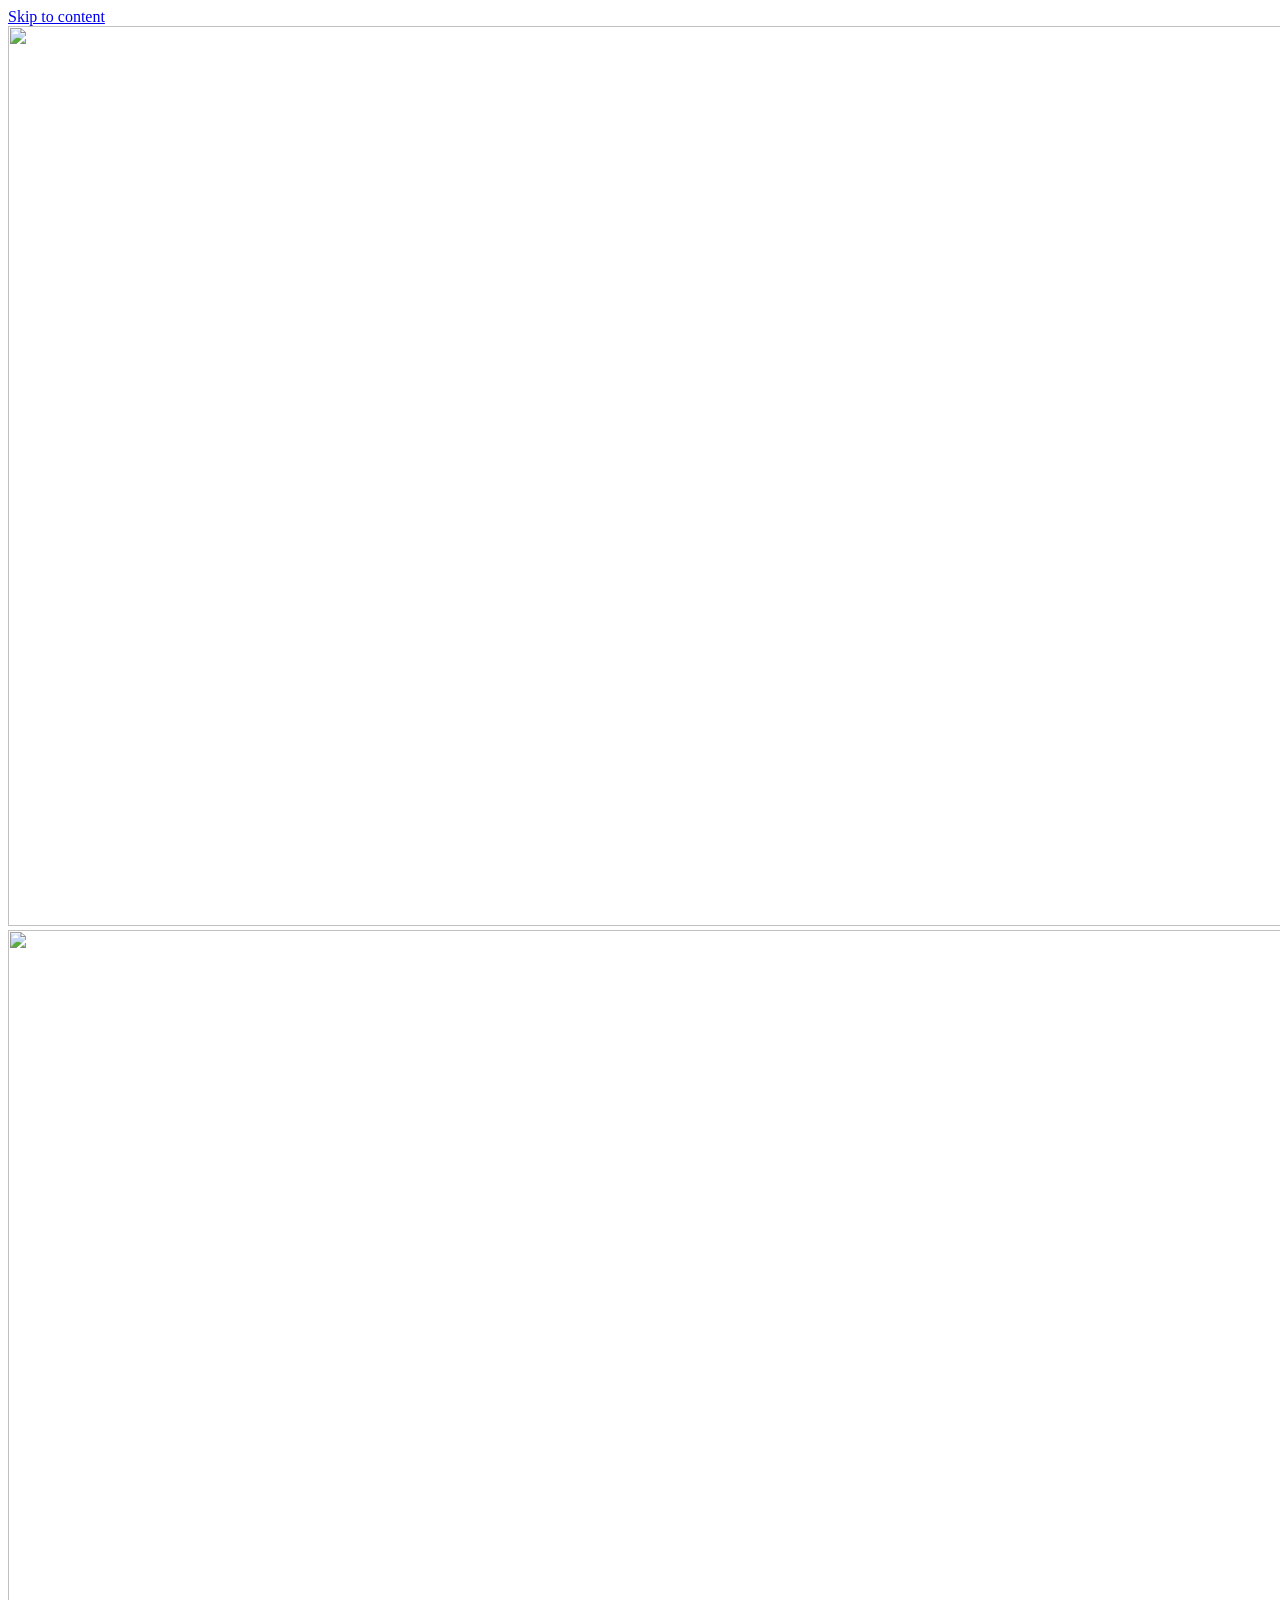
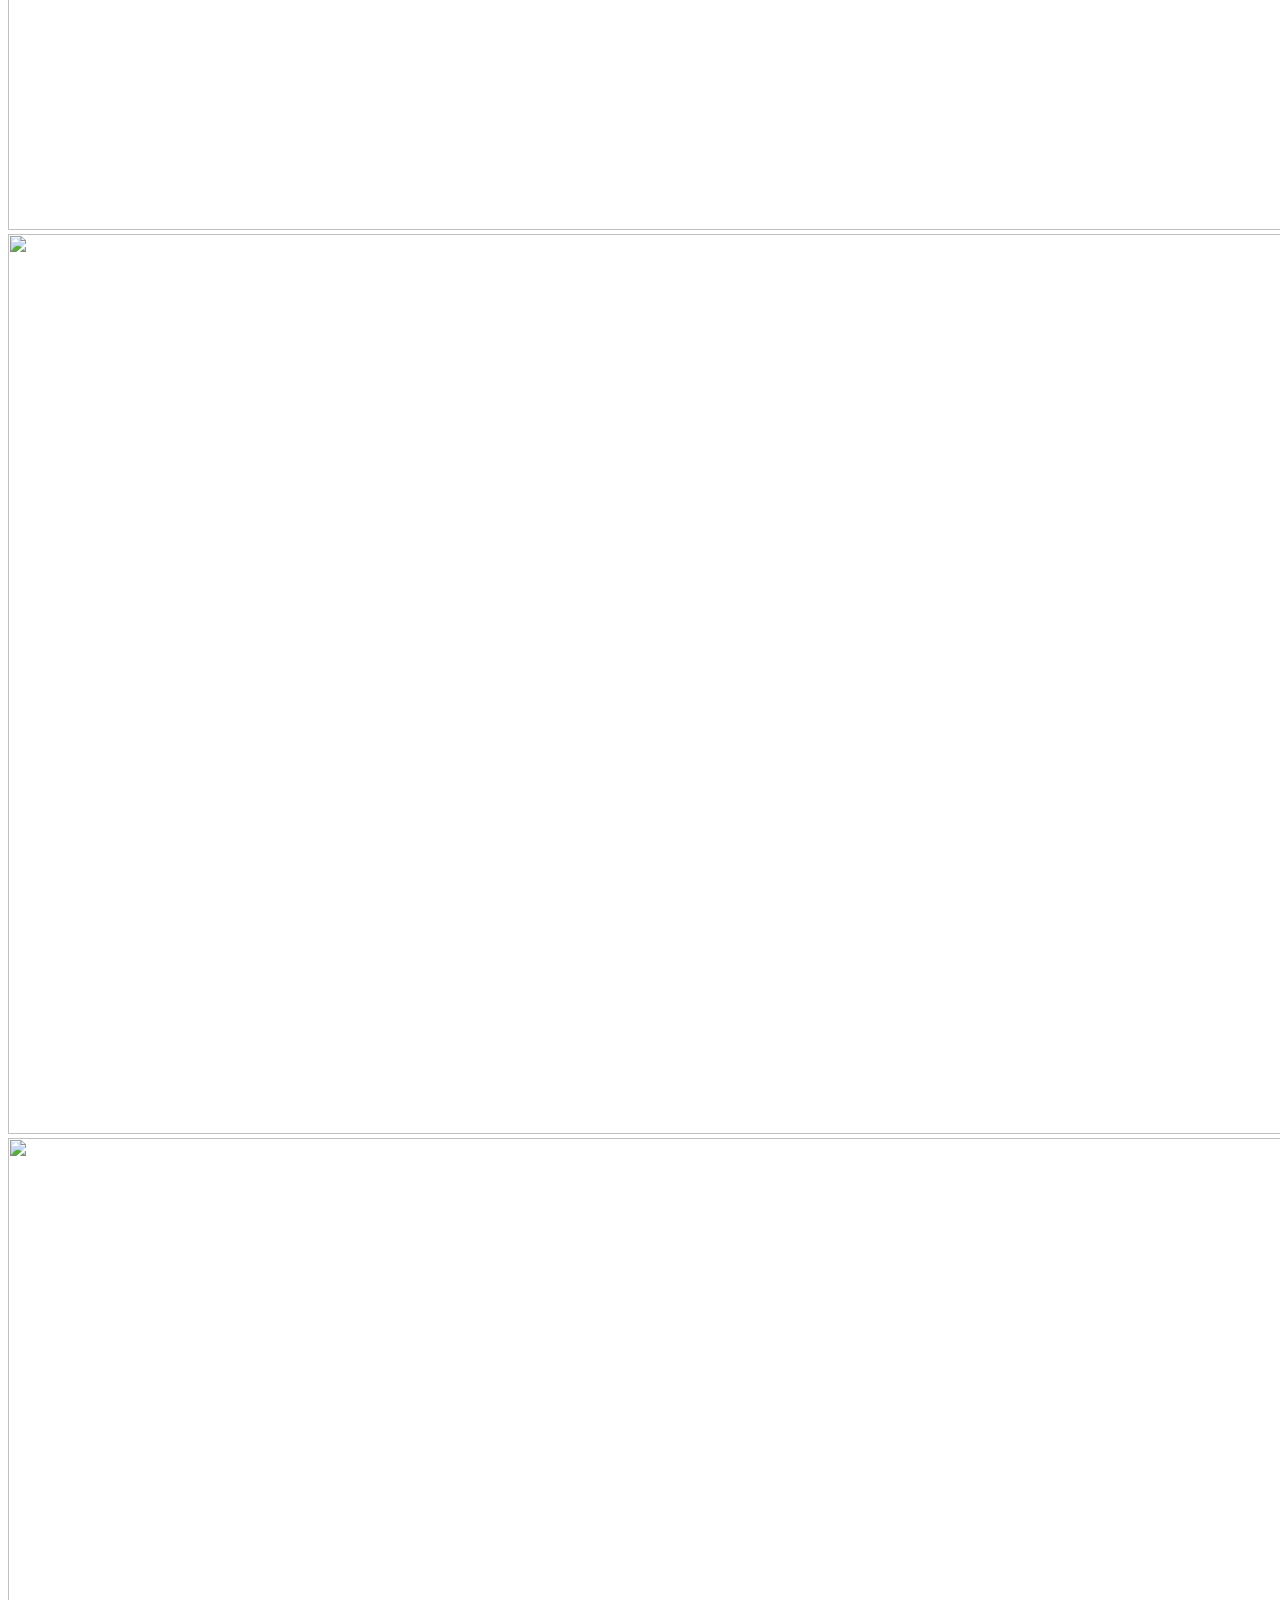
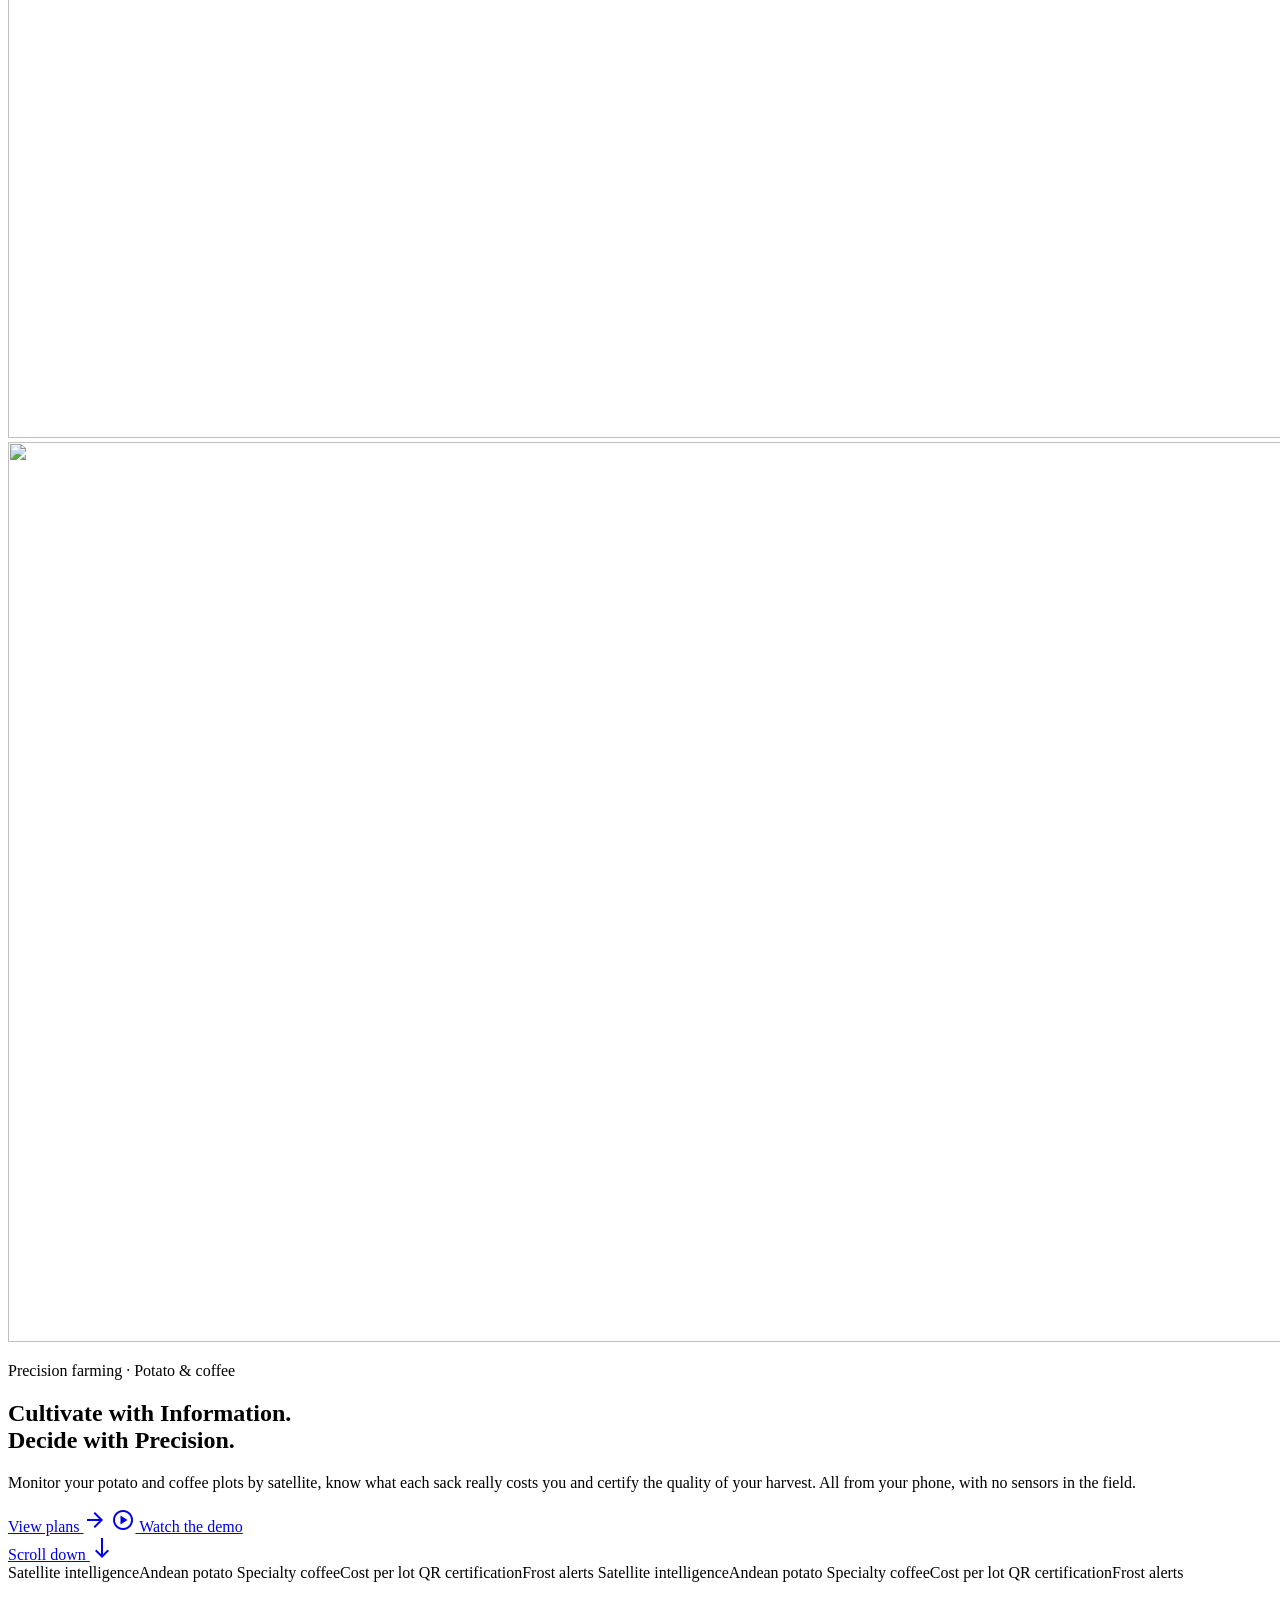
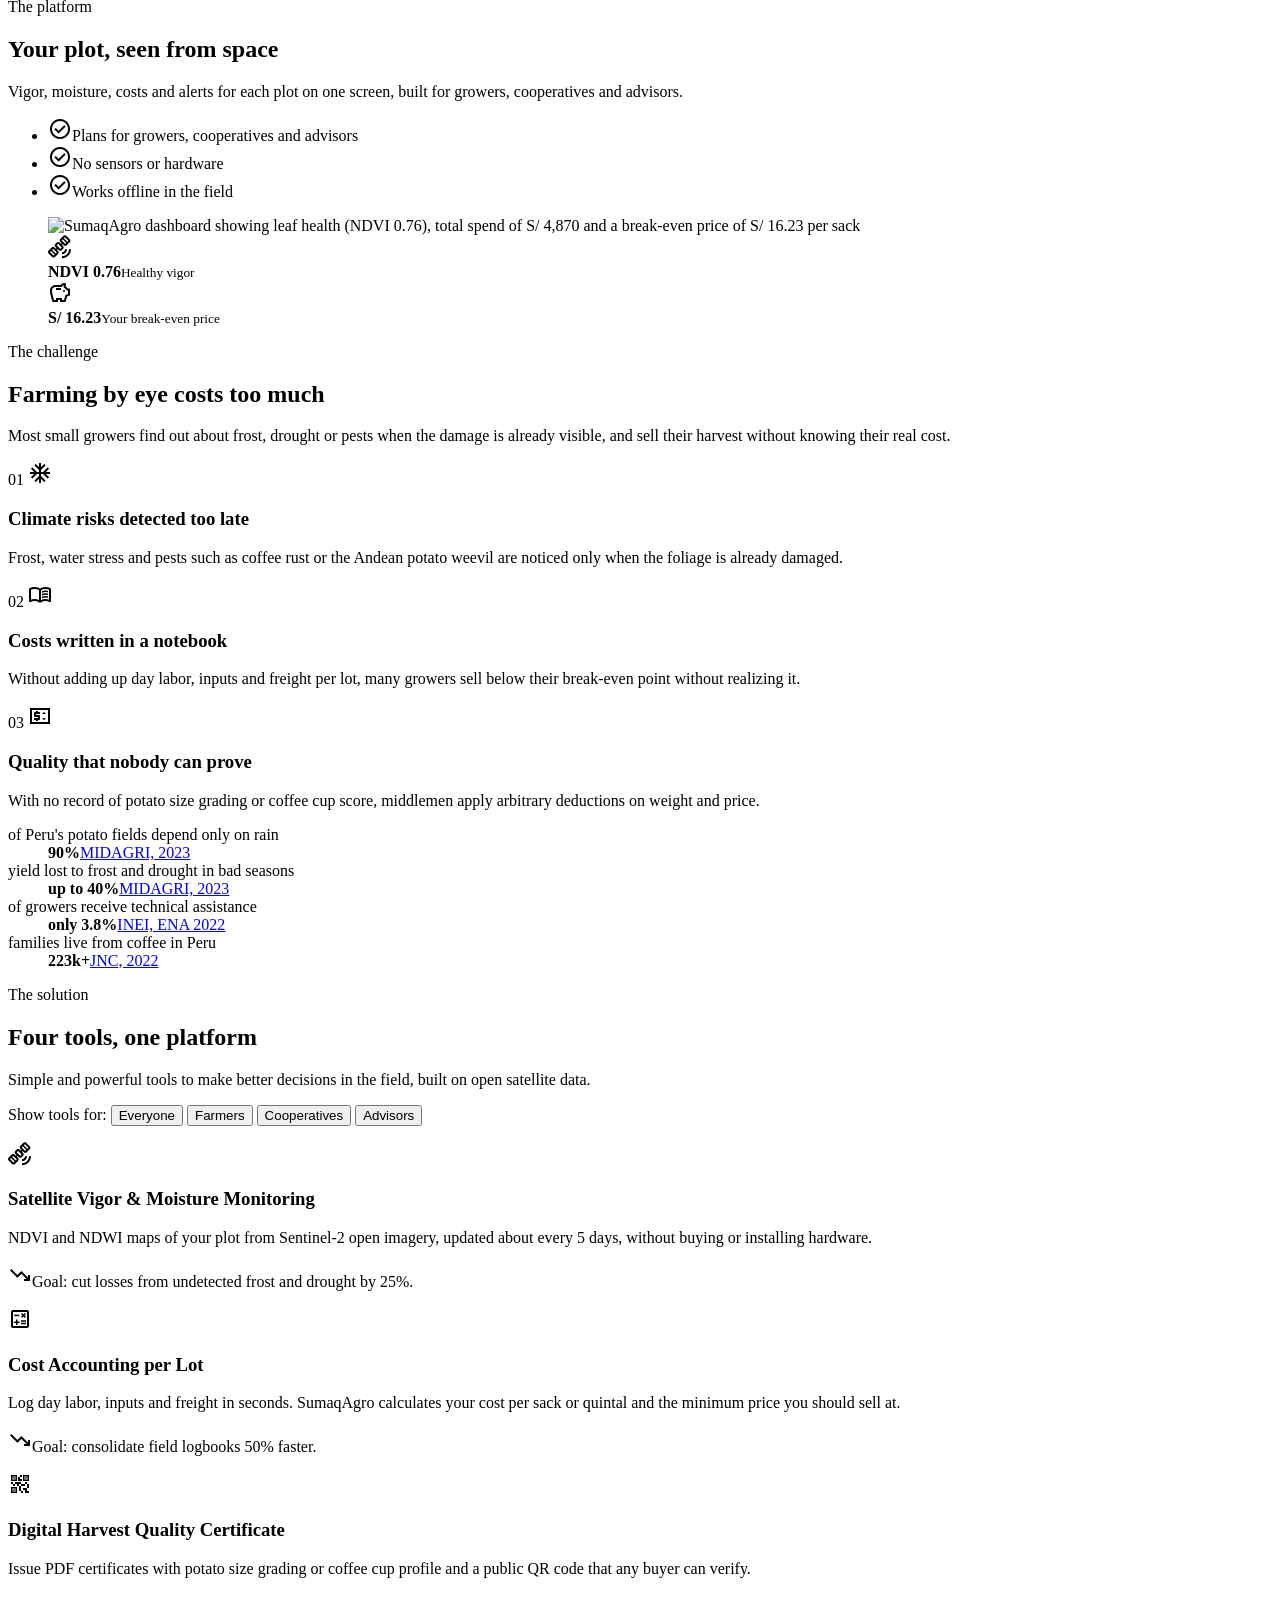
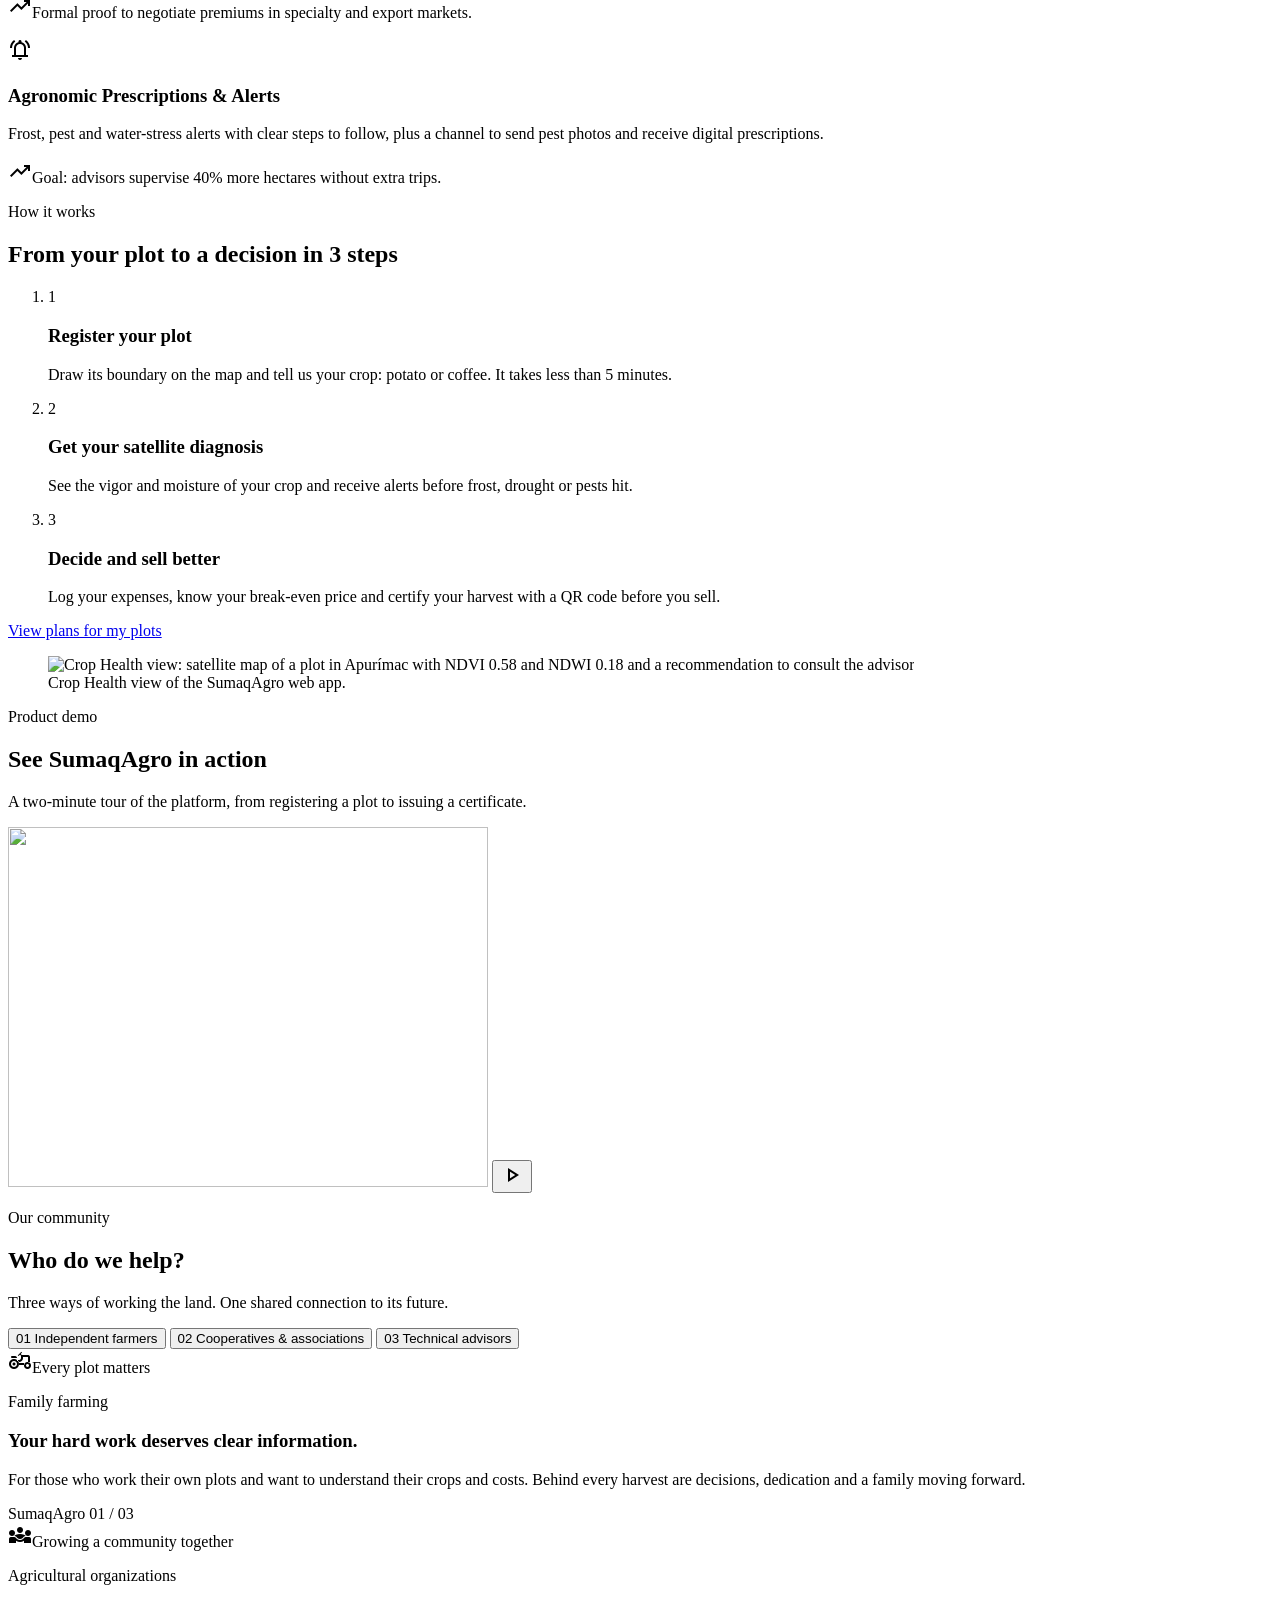
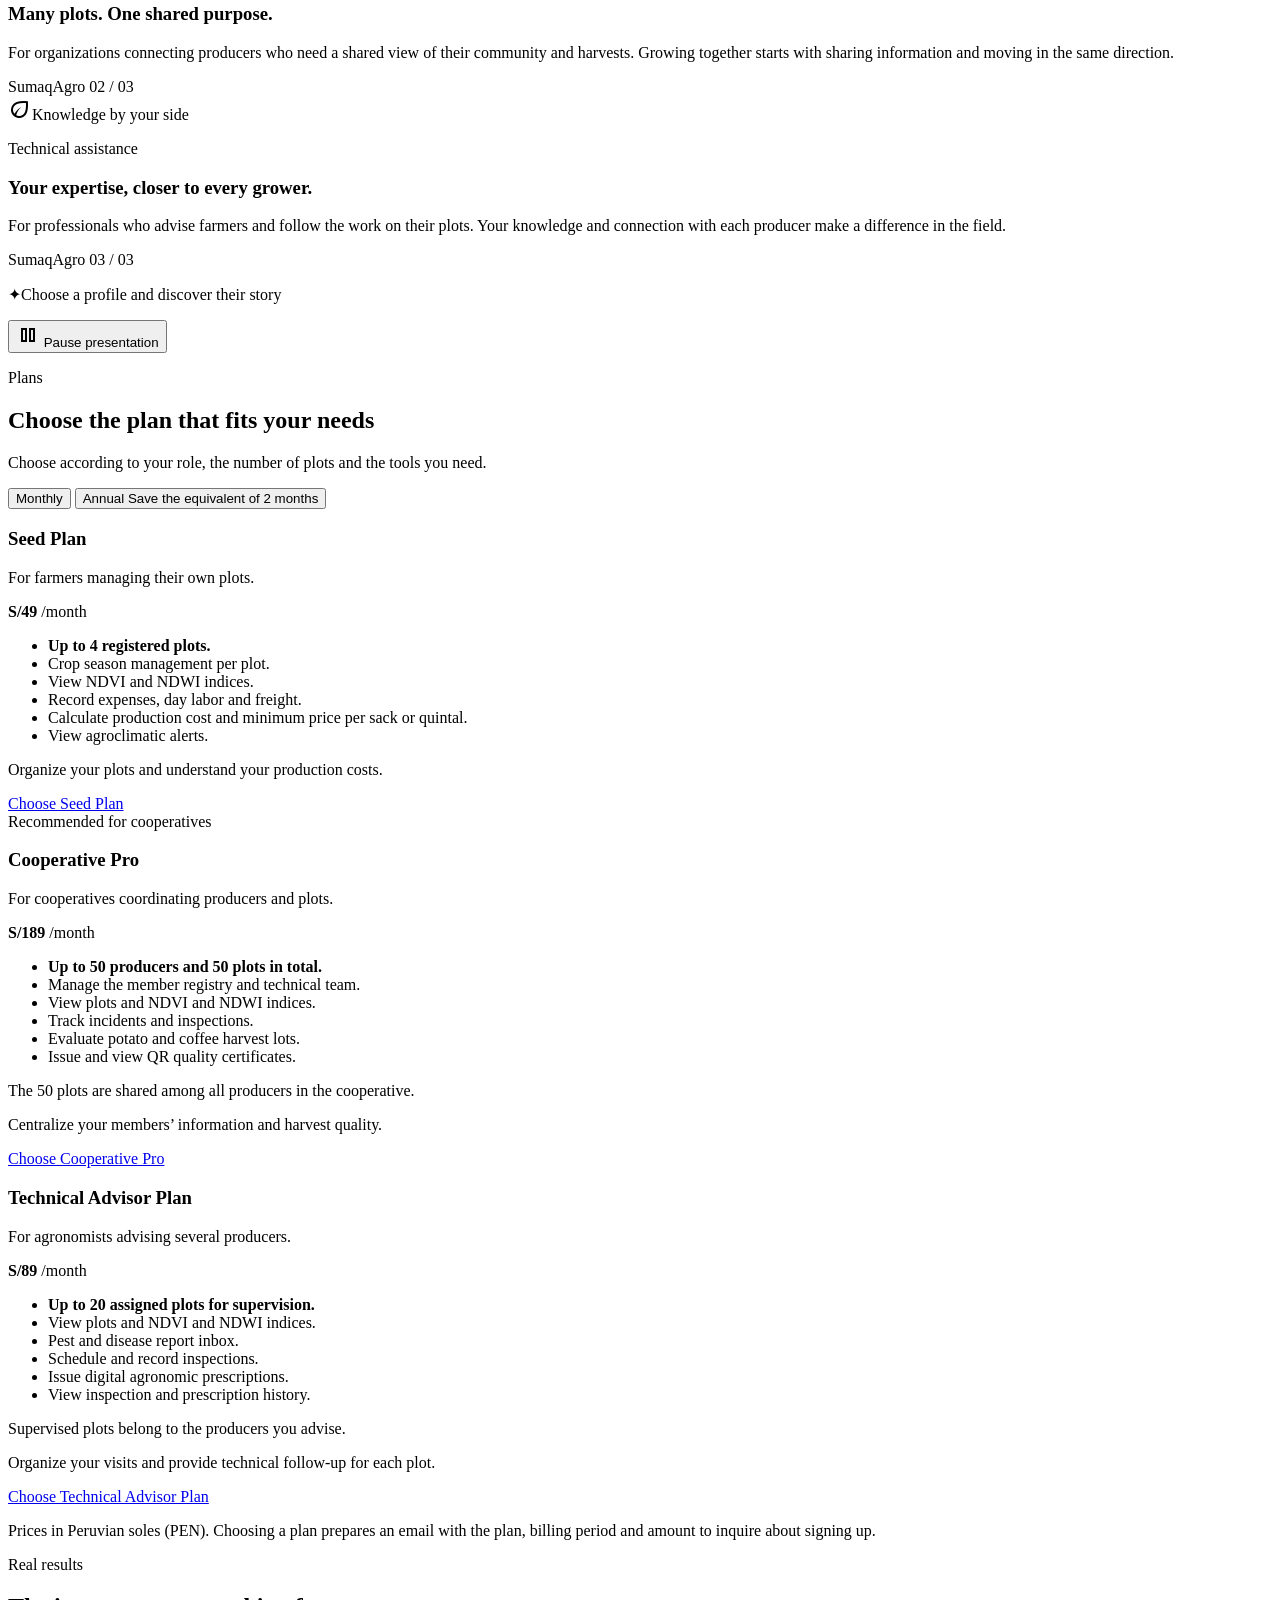
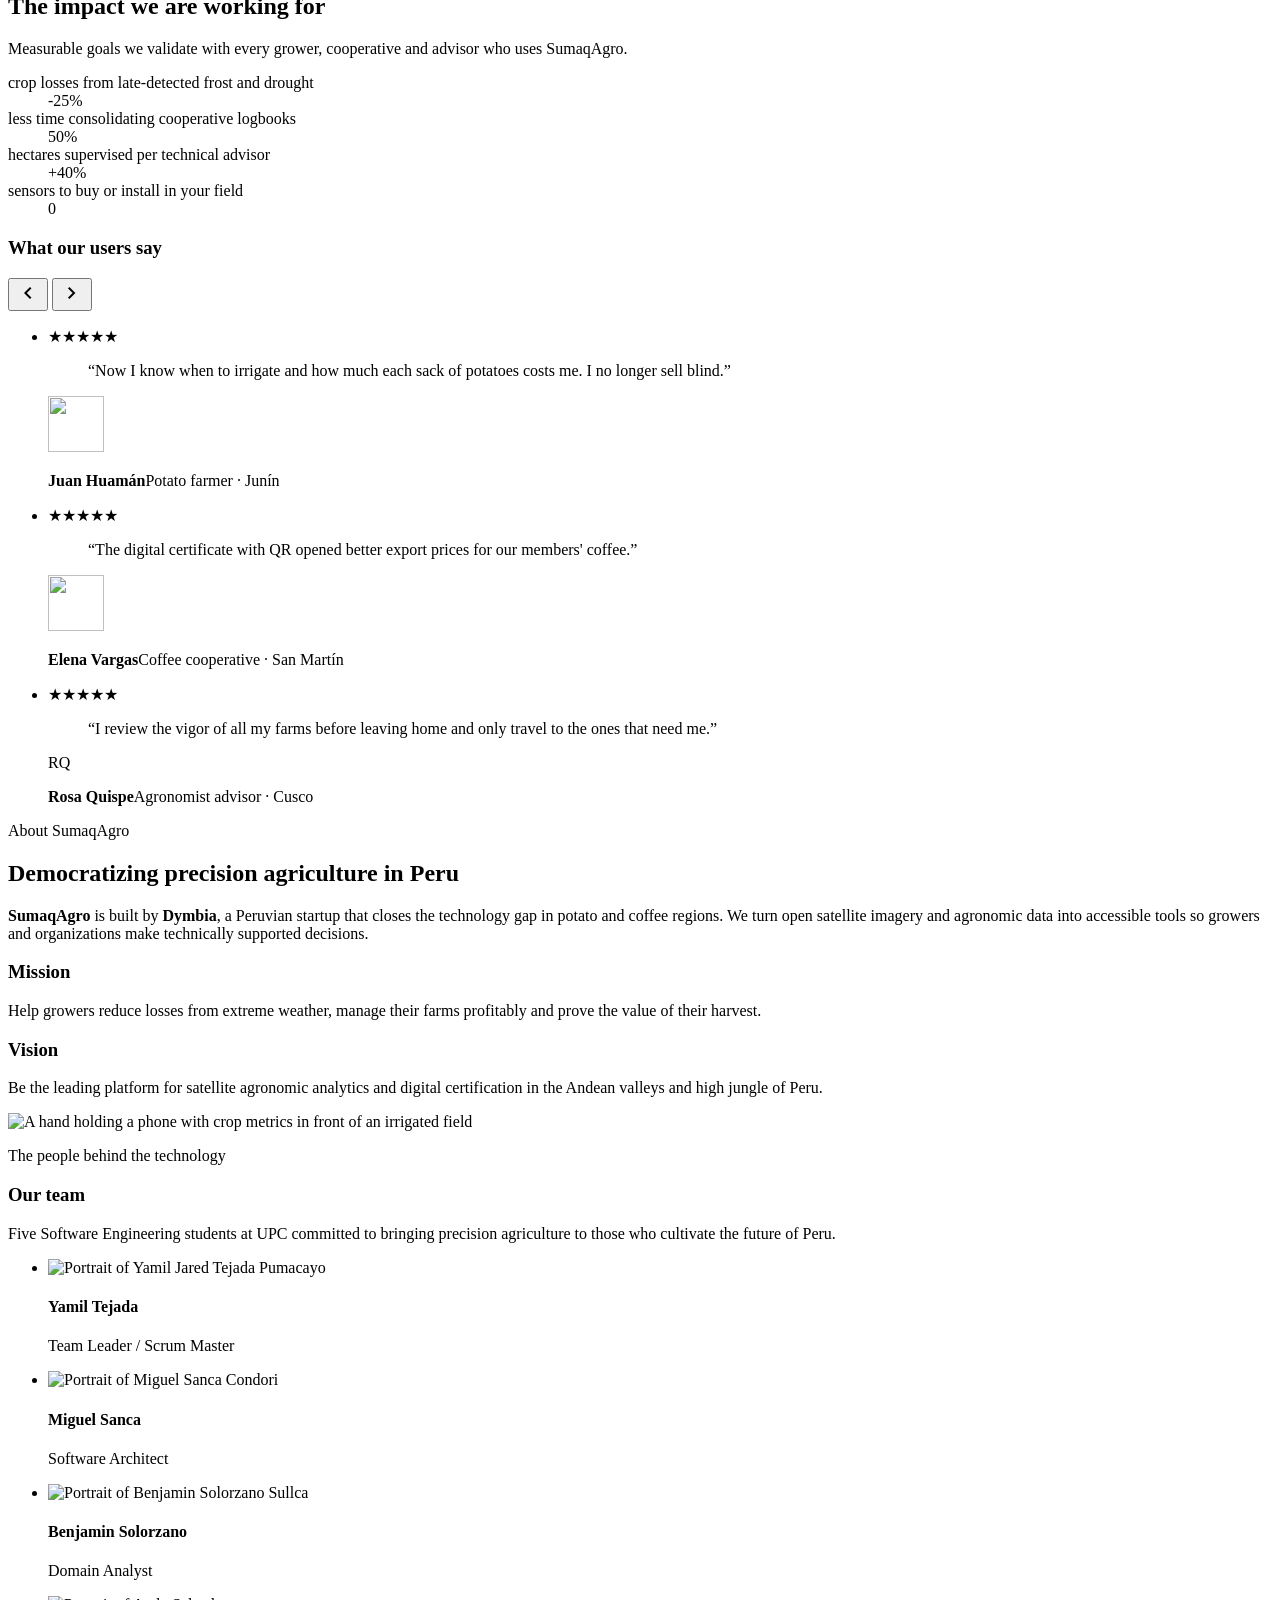
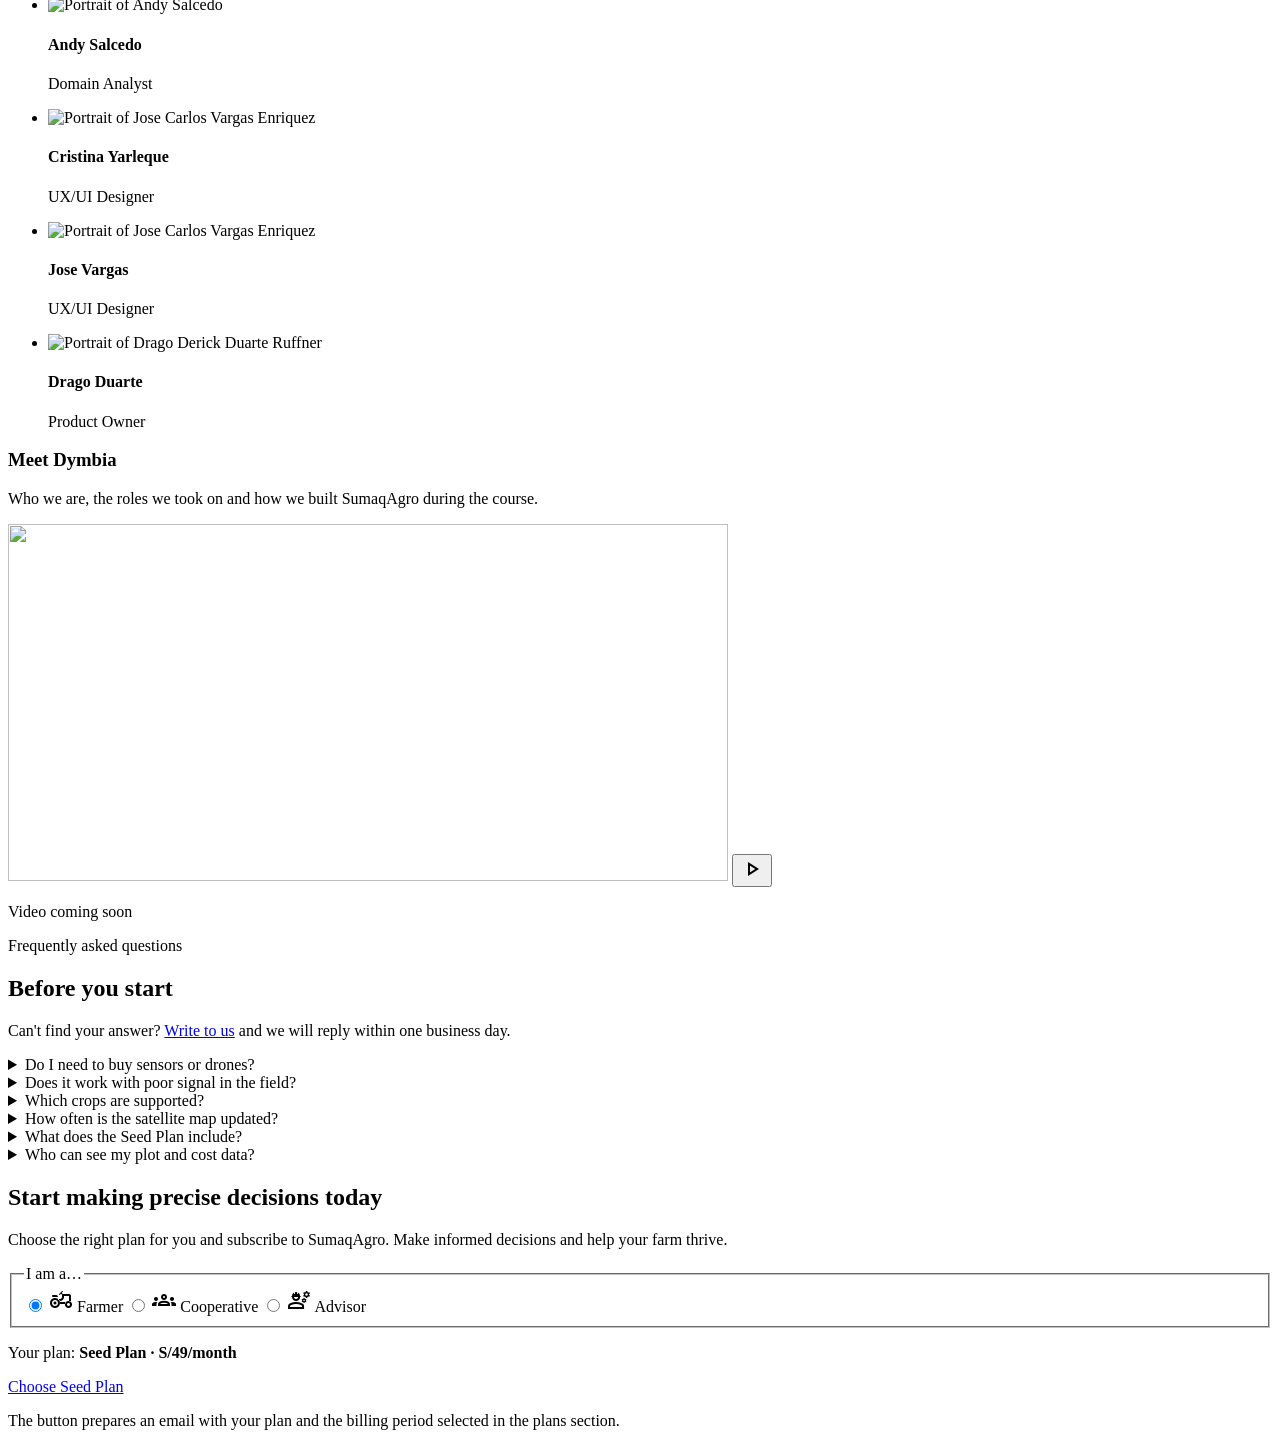
==== public/index.html @ c23c4289 "fix(index): remove outdated eyebrow text from team video section" ====
<!DOCTYPE html>
<html lang="en">

<head>
    <meta charset="UTF-8">
    <meta name="viewport" content="width=device-width, initial-scale=1.0">

    <title>SumaqAgro – Satellite Monitoring and Precision Agriculture Management</title>
    <meta name="description" content="Agrotechnology platform for Peruvian agriculture. Optimize crop performance with NDVI maps, plot cost management, QR traceability, and phytosanitary risk alerts.">
    <meta name="keywords" content="SumaqAgro, agricultural satellite monitoring, NDVI index, precision agriculture Peru, agricultural cooperative management, agricultural cost control, QR harvest certification, phytosanitary alerts">
    <meta name="author" content="Open Source Team – Open Source Software">
    <meta name="theme-color" content="#004D40">
    <link rel="canonical" href="https://sumaqagro-landing-page.pages.dev/">

    <meta property="og:type" content="website">
    <meta property="og:site_name" content="SumaqAgro">
    <meta property="og:url" content="https://sumaqagro-landing-page.pages.dev/">
    <meta property="og:title" content="SumaqAgro – Satellite Monitoring and Precision Agriculture Management">
    <meta property="og:description" content="Monitor your potato and coffee plots by satellite, know your real cost per sack and certify your harvest. No sensors required. Explore our plans.">
    <meta property="og:image" content="https://sumaqagro-landing-page.pages.dev/public/assets/images/app-dashboard.webp">
    <meta property="og:locale" content="en_US">
    <meta property="og:locale:alternate" content="es_PE">
    <meta name="twitter:card" content="summary_large_image">

    <script>document.documentElement.classList.add('js');</script>
    <link rel="icon" href="assets/images/brand-logo.png" type="image/png">
    <link rel="preconnect" href="https://fonts.googleapis.com">
    <link rel="preconnect" href="https://fonts.gstatic.com" crossorigin>
    <link rel="stylesheet" href="https://fonts.googleapis.com/css2?family=Poppins:wght@500;600;700&display=swap">
    <link rel="stylesheet" href="https://fonts.googleapis.com/css2?family=Material+Symbols+Outlined:opsz,wght,FILL,GRAD@20..48,300..600,0..1,0&display=block">
    <link rel="stylesheet" href="assets/styles/styles.css">

    <script type="application/ld+json">
    {
        "@context": "https://schema.org",
        "@type": "SoftwareApplication",
        "name": "SumaqAgro",
        "applicationCategory": "BusinessApplication",
        "operatingSystem": "Web",
        "description": "Precision agriculture SaaS for potato and coffee growers in Peru: satellite NDVI/NDWI monitoring, lot cost accounting, QR harvest certification and agronomic alerts.",
        "url": "https://sumaqagro-landing-page.pages.dev/",
        "publisher": { "@type": "Organization", "name": "Dymbia" },
        "offers": [
            { "@type": "Offer", "name": "Seed Plan", "price": "49", "priceCurrency": "PEN" },
            { "@type": "Offer", "name": "Technical Advisor Plan", "price": "89", "priceCurrency": "PEN" },
            { "@type": "Offer", "name": "Cooperative Pro", "price": "189", "priceCurrency": "PEN" }
        ]
    }
    </script>
</head>

<body>

    <a class="skip-link" href="#main-content" data-i18n="skip_link">Skip to content</a>

    <!-- Header-->
   <div id="header-placeholder"></div>

    <main id="main-content">

        <!-- 1. Hero: immersive Andean landscape with parallax layers -->
        <section class="hero" id="hero" aria-labelledby="hero-title">
            <div class="hero__scene" aria-hidden="true">
                <!-- Sky: stars, sunrise, satellite scanning the fields -->
                <img class="hero__layer" data-depth="0.55" src="assets/images/svg/hero-sky.svg" alt="" width="1440" height="900">

                <!-- Far snow-capped Andes -->
                <img class="hero__layer" data-depth="0.35" src="assets/images/svg/hero-andes.svg" alt="" width="1440" height="900">

                <div class="hero__mist" data-depth="0.25"></div>

                <!-- Mid mountains -->
                <img class="hero__layer" data-depth="0.18" src="assets/images/svg/hero-mountains.svg" alt="" width="1440" height="900">

                <!-- Andean terraces with coffee shrubs -->
                <img class="hero__layer" data-depth="0.08" src="assets/images/svg/hero-terraces.svg" alt="" width="1440" height="900">

                <!-- Foreground field with crop rows and a farmer checking the app -->
                <img class="hero__layer" data-depth="0" src="assets/images/svg/hero-foreground.svg" alt="" width="1440" height="900">
            </div>
            <div class="hero__shade" aria-hidden="true"></div>

            <div class="container hero__content" data-depth="0.3">
                <p class="hero__eyebrow" data-i18n="hero_eyebrow">Precision farming · Potato &amp; coffee</p>
                <h1 id="hero-title" class="hero__title" data-i18n="hero_title">
                    Cultivate with Information.<br><span>Decide with Precision.</span>
                </h1>
                <p class="hero__lead" data-i18n="hero_desc">
                    Monitor your potato and coffee plots by satellite, know what each sack really costs you and
                    certify the quality of your harvest. All from your phone, with no sensors in the field.
                </p>
                <div class="hero__actions">
                    <a class="button button--accent button--large" href="#plans" data-i18n="hero_cta">View plans <span class="material-symbols-outlined" aria-hidden="true">arrow_forward</span></a>
                    <a class="button button--glass button--large" href="#demo" data-i18n="hero_how">
                        <span class="material-symbols-outlined" aria-hidden="true">play_circle</span> Watch the demo
                    </a>
                </div>
            </div>

            <a class="hero__scroll container" href="#platform">
                <span data-i18n="hero_scroll">Scroll down</span>
                <span class="material-symbols-outlined" aria-hidden="true">south</span>
            </a>
        </section>

        <!-- 1b. Platform showcase: continues the hero's dark field -->
        <section class="showcase" id="platform" aria-labelledby="showcase-title">
            <div class="marquee" aria-hidden="true">
                <div class="marquee__track">
                    <span data-i18n="marquee1">Satellite intelligence</span><span data-i18n="marquee2">Andean potato</span>
                    <span data-i18n="marquee3">Specialty coffee</span><span data-i18n="marquee4">Cost per lot</span>
                    <span data-i18n="marquee5">QR certification</span><span data-i18n="marquee6">Frost alerts</span>
                    <span data-i18n="marquee1">Satellite intelligence</span><span data-i18n="marquee2">Andean potato</span>
                    <span data-i18n="marquee3">Specialty coffee</span><span data-i18n="marquee4">Cost per lot</span>
                    <span data-i18n="marquee5">QR certification</span><span data-i18n="marquee6">Frost alerts</span>
                </div>
            </div>
            <div class="container showcase__grid">
                <div class="showcase__copy">
                    <p class="eyebrow eyebrow--light" data-i18n="showcase_eyebrow">The platform</p>
                    <h2 class="section-title" id="showcase-title" data-i18n="showcase_title">Your plot, seen from space</h2>
                    <p data-i18n="showcase_desc">Vigor, moisture, costs and alerts for each plot on one screen, built for growers, cooperatives and advisors.</p>
                    <ul class="hero__trust">
                        <li><span class="material-symbols-outlined" aria-hidden="true">check_circle</span><span data-i18n="hero_trust1">Plans for growers, cooperatives and advisors</span></li>
                        <li><span class="material-symbols-outlined" aria-hidden="true">check_circle</span><span data-i18n="hero_trust2">No sensors or hardware</span></li>
                        <li><span class="material-symbols-outlined" aria-hidden="true">check_circle</span><span data-i18n="hero_trust3">Works offline in the field</span></li>
                    </ul>
                </div>
                <figure class="showcase__visual reveal">
                    <div class="browser-frame">
                        <div class="browser-frame__bar" aria-hidden="true"><span></span><span></span><span></span></div>
                        <img src="assets/images/app-dashboard.webp" width="1400" height="614" loading="lazy"
                             alt="SumaqAgro dashboard showing leaf health (NDVI 0.76), total spend of S/ 4,870 and a break-even price of S/ 16.23 per sack"
                             data-i18n-attr="alt:hero_img_alt">
                    </div>
                    <div class="hero__badge hero__badge--top" aria-hidden="true">
                        <span class="material-symbols-outlined">satellite_alt</span>
                        <div><strong>NDVI 0.76</strong><small data-i18n="hero_badge1">Healthy vigor</small></div>
                    </div>
                    <div class="hero__badge hero__badge--bottom" aria-hidden="true">
                        <span class="material-symbols-outlined">savings</span>
                        <div><strong>S/ 16.23</strong><small data-i18n="hero_badge2">Your break-even price</small></div>
                    </div>
                </figure>
            </div>
        </section>

        <!-- 2. Problem -->
        <section class="section problem" id="problem" aria-labelledby="problem-title">
            <div class="container">
                <header class="section-heading">
                    <p class="eyebrow" data-i18n="problem_eyebrow">The challenge</p>
                    <h2 class="section-title" id="problem-title" data-i18n="problem_title">Farming by eye costs too much</h2>
                    <p class="section-lead" data-i18n="problem_desc">
                        Most small growers find out about frost, drought or pests when the damage is already visible,
                        and sell their harvest without knowing their real cost.
                    </p>
                </header>

                <div class="problem__grid">
                    <article class="problem-card reveal">
                        <span class="problem-card__number" aria-hidden="true">01</span>
                        <span class="icon-badge icon-badge--warning"><span class="material-symbols-outlined" aria-hidden="true">ac_unit</span></span>
                        <h3 data-i18n="problem1_title">Climate risks detected too late</h3>
                        <p data-i18n="problem1_desc">Frost, water stress and pests such as coffee rust or the Andean potato weevil are noticed only when the foliage is already damaged.</p>
                    </article>
                    <article class="problem-card reveal">
                        <span class="problem-card__number" aria-hidden="true">02</span>
                        <span class="icon-badge icon-badge--warning"><span class="material-symbols-outlined" aria-hidden="true">menu_book</span></span>
                        <h3 data-i18n="problem2_title">Costs written in a notebook</h3>
                        <p data-i18n="problem2_desc">Without adding up day labor, inputs and freight per lot, many growers sell below their break-even point without realizing it.</p>
                    </article>
                    <article class="problem-card reveal">
                        <span class="problem-card__number" aria-hidden="true">03</span>
                        <span class="icon-badge icon-badge--warning"><span class="material-symbols-outlined" aria-hidden="true">price_change</span></span>
                        <h3 data-i18n="problem3_title">Quality that nobody can prove</h3>
                        <p data-i18n="problem3_desc">With no record of potato size grading or coffee cup score, middlemen apply arbitrary deductions on weight and price.</p>
                    </article>
                </div>

                <dl class="stats-band reveal">
                    <div class="stats-band__item">
                        <dt data-i18n="stat1_label">of Peru's potato fields depend only on rain</dt>
                        <dd><strong>90%</strong><a href="https://www.gob.pe/midagri" target="_blank" rel="noopener">MIDAGRI, 2023</a></dd>
                    </div>
                    <div class="stats-band__item">
                        <dt data-i18n="stat2_label">yield lost to frost and drought in bad seasons</dt>
                        <dd><strong data-i18n="stat2_value">up to 40%</strong><a href="https://www.gob.pe/midagri" target="_blank" rel="noopener">MIDAGRI, 2023</a></dd>
                    </div>
                    <div class="stats-band__item">
                        <dt data-i18n="stat3_label">of growers receive technical assistance</dt>
                        <dd><strong data-i18n="stat3_value">only 3.8%</strong><a href="https://m.inei.gob.pe/prensa/noticias/334-de-los-productores-agropecuarios-del-pais-son-mujeres-14486/" target="_blank" rel="noopener">INEI, ENA 2022</a></dd>
                    </div>
                    <div class="stats-band__item">
                        <dt data-i18n="stat4_label">families live from coffee in Peru</dt>
                        <dd><strong>223k+</strong><a href="https://juntadelcafe.org.pe/" target="_blank" rel="noopener">JNC, 2022</a></dd>
                    </div>
                </dl>
            </div>
        </section>

        <!-- 3. Solutions -->
        <section class="section solutions" id="solutions" aria-labelledby="solutions-title">
            <div class="container">
                <header class="section-heading">
                    <p class="eyebrow" data-i18n="solutions_eyebrow">The solution</p>
                    <h2 class="section-title" id="solutions-title" data-i18n="solutions_title">Four tools, one platform</h2>
                    <p class="section-lead" data-i18n="solutions_desc">
                        Simple and powerful tools to make better decisions in the field, built on open satellite data.
                    </p>
                </header>

                <div class="filter" role="group" aria-labelledby="filter-label">
                    <span class="filter__label" id="filter-label" data-i18n="filter_label">Show tools for:</span>
                    <button class="chip is-active" type="button" data-filter="all" aria-pressed="true" data-i18n="filter_all">Everyone</button>
                    <button class="chip" type="button" data-filter="farmer" aria-pressed="false" data-i18n="filter_farmer">Farmers</button>
                    <button class="chip" type="button" data-filter="cooperative" aria-pressed="false" data-i18n="filter_cooperative">Cooperatives</button>
                    <button class="chip" type="button" data-filter="advisor" aria-pressed="false" data-i18n="filter_advisor">Advisors</button>
                </div>
                <p class="visually-hidden" aria-live="polite" id="filter-status"></p>

                <div class="solutions__grid">
                    <article class="solution-card reveal" data-segments="farmer cooperative advisor">
                        <span class="icon-badge"><span class="material-symbols-outlined" aria-hidden="true">satellite_alt</span></span>
                        <h3 data-i18n="sol1_title">Satellite Vigor &amp; Moisture Monitoring</h3>
                        <p data-i18n="sol1_desc">NDVI and NDWI maps of your plot from Sentinel-2 open imagery, updated about every 5 days, without buying or installing hardware.</p>
                        <p class="solution-card__result"><span class="material-symbols-outlined" aria-hidden="true">trending_down</span><span data-i18n="sol1_result">Goal: cut losses from undetected frost and drought by 25%.</span></p>
                    </article>
                    <article class="solution-card reveal" data-segments="farmer cooperative">
                        <span class="icon-badge"><span class="material-symbols-outlined" aria-hidden="true">calculate</span></span>
                        <h3 data-i18n="sol2_title">Cost Accounting per Lot</h3>
                        <p data-i18n="sol2_desc">Log day labor, inputs and freight in seconds. SumaqAgro calculates your cost per sack or quintal and the minimum price you should sell at.</p>
                        <p class="solution-card__result"><span class="material-symbols-outlined" aria-hidden="true">trending_down</span><span data-i18n="sol2_result">Goal: consolidate field logbooks 50% faster.</span></p>
                    </article>
                    <article class="solution-card reveal" data-segments="cooperative">
                        <span class="icon-badge"><span class="material-symbols-outlined" aria-hidden="true">qr_code_2</span></span>
                        <h3 data-i18n="sol3_title">Digital Harvest Quality Certificate</h3>
                        <p data-i18n="sol3_desc">Issue PDF certificates with potato size grading or coffee cup profile and a public QR code that any buyer can verify.</p>
                        <p class="solution-card__result"><span class="material-symbols-outlined" aria-hidden="true">trending_up</span><span data-i18n="sol3_result">Formal proof to negotiate premiums in specialty and export markets.</span></p>
                    </article>
                    <article class="solution-card reveal" data-segments="farmer advisor">
                        <span class="icon-badge"><span class="material-symbols-outlined" aria-hidden="true">notifications_active</span></span>
                        <h3 data-i18n="sol4_title">Agronomic Prescriptions &amp; Alerts</h3>
                        <p data-i18n="sol4_desc">Frost, pest and water-stress alerts with clear steps to follow, plus a channel to send pest photos and receive digital prescriptions.</p>
                        <p class="solution-card__result"><span class="material-symbols-outlined" aria-hidden="true">trending_up</span><span data-i18n="sol4_result">Goal: advisors supervise 40% more hectares without extra trips.</span></p>
                    </article>
                </div>
            </div>
        </section>

        <!-- 4. How it works -->
        <section class="section how" id="how-it-works" aria-labelledby="how-title">
            <div class="container how__grid">
                <div>
                    <header class="section-heading section-heading--left">
                        <p class="eyebrow" data-i18n="how_eyebrow">How it works</p>
                        <h2 class="section-title" id="how-title" data-i18n="how_title">From your plot to a decision in 3 steps</h2>
                    </header>
                    <ol class="steps">
                        <li class="step reveal">
                            <span class="step__number" aria-hidden="true">1</span>
                            <div>
                                <h3 data-i18n="step1_title">Register your plot</h3>
                                <p data-i18n="step1_desc">Draw its boundary on the map and tell us your crop: potato or coffee. It takes less than 5 minutes.</p>
                            </div>
                        </li>
                        <li class="step reveal">
                            <span class="step__number" aria-hidden="true">2</span>
                            <div>
                                <h3 data-i18n="step2_title">Get your satellite diagnosis</h3>
                                <p data-i18n="step2_desc">See the vigor and moisture of your crop and receive alerts before frost, drought or pests hit.</p>
                            </div>
                        </li>
                        <li class="step reveal">
                            <span class="step__number" aria-hidden="true">3</span>
                            <div>
                                <h3 data-i18n="step3_title">Decide and sell better</h3>
                                <p data-i18n="step3_desc">Log your expenses, know your break-even price and certify your harvest with a QR code before you sell.</p>
                            </div>
                        </li>
                    </ol>
                    <a class="button button--primary" href="#plans" data-i18n="how_cta">View plans for my plots</a>
                </div>
                <figure class="how__visual reveal">
                    <div class="browser-frame">
                        <div class="browser-frame__bar" aria-hidden="true"><span></span><span></span><span></span></div>
                        <img src="assets/images/app-crop-health.webp" width="1200" height="602" loading="lazy"
                             alt="Crop Health view: satellite map of a plot in Apurímac with NDVI 0.58 and NDWI 0.18 and a recommendation to consult the advisor"
                             data-i18n-attr="alt:how_img_alt">
                    </div>
                    <figcaption data-i18n="how_caption">Crop Health view of the SumaqAgro web app.</figcaption>
                </figure>
            </div>
        </section>

        <!-- 5. Product demo -->
        <section class="section demo" id="demo" aria-labelledby="demo-title">
            <div class="container">
                <header class="section-heading">
                    <p class="eyebrow eyebrow--light" data-i18n="demo_eyebrow">Product demo</p>
                    <h2 class="section-title" id="demo-title" data-i18n="demo_title">See SumaqAgro in action</h2>
                    <p class="section-lead" data-i18n="demo_subtitle">A two-minute tour of the platform, from registering a plot to issuing a certificate.</p>
                </header>
                <div class="video" data-video-id="3RljjFEq9CU" data-video-title="SumaqAgro — About the Product">
                    <img class="video__poster" src="https://i.ytimg.com/vi/3RljjFEq9CU/hqdefault.jpg" alt="" width="480" height="360" loading="lazy">
                    <button class="video__play" type="button" aria-label="Play the SumaqAgro demo video" data-i18n-attr="aria-label:demo_play">
                        <span class="material-symbols-outlined" aria-hidden="true">play_arrow</span>
                    </button>
                </div>
            </div>
        </section>

        <!-- 6. Audience -->
        <section class="section audience" id="audience" aria-labelledby="audience-title">
            <div class="container">
                <header class="section-heading">
                    <p class="eyebrow" data-i18n="audience_eyebrow">Our community</p>
                    <h2 class="section-title" id="audience-title" data-i18n="audience_title">Who do we help?</h2>
                    <p class="section-lead" data-i18n="audience_desc">Three ways of working the land. One shared connection to its future.</p>
                </header>

                <div class="audience-gallery" data-audience-gallery>
                    <div class="audience-tabs" role="tablist" aria-label="Our community" data-i18n-attr="aria-label:audience_eyebrow">
                        <button class="audience-tab is-active" id="audience-tab-1" type="button" role="tab" aria-selected="true" aria-controls="audience-panel-1" tabindex="0" data-audience-tab="0">
                            <span class="audience-tab__index" aria-hidden="true">01</span>
                            <span data-i18n="audience_tab1">Independent farmers</span>
                            <span class="audience-tab__progress" aria-hidden="true"></span>
                        </button>
                        <button class="audience-tab" id="audience-tab-2" type="button" role="tab" aria-selected="false" aria-controls="audience-panel-2" tabindex="-1" data-audience-tab="1">
                            <span class="audience-tab__index" aria-hidden="true">02</span>
                            <span data-i18n="audience_tab2">Cooperatives & associations</span>
                            <span class="audience-tab__progress" aria-hidden="true"></span>
                        </button>
                        <button class="audience-tab" id="audience-tab-3" type="button" role="tab" aria-selected="false" aria-controls="audience-panel-3" tabindex="-1" data-audience-tab="2">
                            <span class="audience-tab__index" aria-hidden="true">03</span>
                            <span data-i18n="audience_tab3">Technical advisors</span>
                            <span class="audience-tab__progress" aria-hidden="true"></span>
                        </button>
                    </div>
                    <div class="audience-gallery__panels">
                        <article class="audience-panel is-active" id="audience-panel-1" role="tabpanel" aria-labelledby="audience-tab-1" tabindex="0" data-audience-panel="0">
                            <div class="audience-panel__scene" aria-hidden="true">
                                <div class="community-orbit community-orbit--one"></div>
                                <div class="community-orbit community-orbit--two"></div>
                                <object class="community-art" data="assets/images/svg/community-farmer.svg" type="image/svg+xml" aria-hidden="true" tabindex="-1" width="600" height="480"></object>
                                <span class="community-stamp"><span class="material-symbols-outlined">agriculture</span><span data-i18n="audience_scene1">Every plot matters</span></span>
                            </div>
                            <div class="audience-panel__copy">
                                <p class="audience-panel__eyebrow"><span class="audience-panel__dot" aria-hidden="true"></span><span data-i18n="audience_tag1">Family farming</span></p>
                                <h3 data-i18n="audience_story1_title">Your hard work deserves clear information.</h3>
                                <p class="audience-panel__description" data-i18n="audience_story1_desc">For those who work their own plots and want to understand their crops and costs. Behind every harvest are decisions, dedication and a family moving forward.</p>
                                <span class="audience-panel__signature" aria-hidden="true">Sumaq<span>Agro</span> <span class="audience-panel__signature-line"></span> 01 / 03</span>
                            </div>
                        </article>
                        <article class="audience-panel" id="audience-panel-2" role="tabpanel" aria-labelledby="audience-tab-2" tabindex="0" data-audience-panel="1">
                            <div class="audience-panel__scene" aria-hidden="true">
                                <div class="community-orbit community-orbit--one"></div>
                                <div class="community-orbit community-orbit--two"></div>
                                <object class="community-art" data="assets/images/svg/community-cooperative.svg" type="image/svg+xml" aria-hidden="true" tabindex="-1" width="600" height="480"></object>
                                <span class="community-stamp"><span class="material-symbols-outlined">diversity_3</span><span data-i18n="audience_scene2">Growing a community together</span></span>
                            </div>
                            <div class="audience-panel__copy">
                                <p class="audience-panel__eyebrow"><span class="audience-panel__dot" aria-hidden="true"></span><span data-i18n="audience_tag2">Agricultural organizations</span></p>
                                <h3 data-i18n="audience_story2_title">Many plots. One shared purpose.</h3>
                                <p class="audience-panel__description" data-i18n="audience_story2_desc">For organizations connecting producers who need a shared view of their community and harvests. Growing together starts with sharing information and moving in the same direction.</p>
                                <span class="audience-panel__signature" aria-hidden="true">Sumaq<span>Agro</span> <span class="audience-panel__signature-line"></span> 02 / 03</span>
                            </div>
                        </article>
                        <article class="audience-panel" id="audience-panel-3" role="tabpanel" aria-labelledby="audience-tab-3" tabindex="0" data-audience-panel="2">
                            <div class="audience-panel__scene" aria-hidden="true">
                                <div class="community-orbit community-orbit--one"></div>
                                <div class="community-orbit community-orbit--two"></div>
                                <object class="community-art" data="assets/images/svg/community-advisor.svg" type="image/svg+xml" aria-hidden="true" tabindex="-1" width="600" height="480"></object>
                                <span class="community-stamp"><span class="material-symbols-outlined">eco</span><span data-i18n="audience_scene3">Knowledge by your side</span></span>
                            </div>
                            <div class="audience-panel__copy">
                                <p class="audience-panel__eyebrow"><span class="audience-panel__dot" aria-hidden="true"></span><span data-i18n="audience_tag3">Technical assistance</span></p>
                                <h3 data-i18n="audience_story3_title">Your expertise, closer to every grower.</h3>
                                <p class="audience-panel__description" data-i18n="audience_story3_desc">For professionals who advise farmers and follow the work on their plots. Your knowledge and connection with each producer make a difference in the field.</p>
                                <span class="audience-panel__signature" aria-hidden="true">Sumaq<span>Agro</span> <span class="audience-panel__signature-line"></span> 03 / 03</span>
                            </div>
                        </article>
                    </div>
                    <div class="audience-gallery__controls" role="group" aria-label="Presentation controls" data-i18n-attr="aria-label:audience_controls">
                        <p><span class="audience-gallery__spark" aria-hidden="true">✦</span><span data-i18n="audience_explore">Choose a profile and discover their story</span></p>
                        <button class="audience-playback" type="button" aria-pressed="false" data-audience-playback>
                            <span class="material-symbols-outlined" aria-hidden="true" data-audience-playback-icon>pause</span>
                            <span data-i18n="audience_pause" data-audience-playback-label>Pause presentation</span>
                        </button>
                    </div>
                    <p class="visually-hidden" aria-live="polite" aria-atomic="true" data-audience-status></p>
                </div>
            </div>
        </section>

        <!-- 7. Plans -->
        <section class="section pricing" id="plans" aria-labelledby="pricing-title">
            <div class="container">
                <header class="section-heading">
                    <p class="eyebrow" data-i18n="plans_eyebrow">Plans</p>
                    <h2 class="section-title" id="pricing-title" data-i18n="plans_title">Choose the plan that fits your needs</h2>
                    <p class="section-lead" data-i18n="plans_desc">Choose according to your role, the number of plots and the tools you need.</p>
                </header>

                <div class="billing" role="group" aria-label="Billing period" data-i18n-attr="aria-label:aria_billing">
                    <button class="billing__option is-active" type="button" data-billing="monthly" aria-pressed="true" data-i18n="plans_month">Monthly</button>
                    <button class="billing__option" type="button" data-billing="annual" aria-pressed="false">
                        <span data-i18n="plans_year">Annual</span>
                        <span class="billing__saving" data-i18n="plans_saving">Save the equivalent of 2 months</span>
                    </button>
                </div>

                <div class="pricing__grid" aria-live="polite" aria-atomic="false">
                    <article class="pricing-card reveal">
                        <h3 data-i18n="plan1_name">Seed Plan</h3>
                        <p class="pricing-card__audience" data-i18n="plan1_audience">For farmers managing their own plots.</p>
                        <p class="pricing-card__price">
                            <strong class="price-val" data-price-plan="seed">S/49</strong>
                            <span class="price-period" data-period>/month</span>
                        </p>
                        <p class="pricing-card__note" data-annual-note="seed" hidden>Equivalent to S/40,83 per month. Annual payment.</p>
                        <ul class="check-list">
                            <li><strong data-i18n="plan1_f1">Up to 4 registered plots.</strong></li>
                            <li data-i18n="plan1_f2">Crop season management per plot.</li>
                            <li data-i18n="plan1_f3">View NDVI and NDWI indices.</li>
                            <li data-i18n="plan1_f4">Record expenses, day labor and freight.</li>
                            <li data-i18n="plan1_f5">Calculate production cost and minimum price per sack or quintal.</li>
                            <li data-i18n="plan1_f6">View agroclimatic alerts.</li>
                        </ul>
                        <p class="pricing-card__summary" data-i18n="plan1_summary">Organize your plots and understand your production costs.</p>
                        <a class="button button--outline button--block" href="mailto:contacto@sumaqagro.pe?subject=SumaqAgro%20plan%20inquiry&amp;body=I%20am%20interested%20in%20the%20Seed%20Plan%20from%20SumaqAgro%2C%20monthly%20billing%2C%20at%20S%2F49%20per%20month." data-plan-contact="seed" data-i18n="plan1_btn">Choose Seed Plan</a>
                    </article>

                    <article class="pricing-card pricing-card--featured reveal">
                        <span class="badge" data-i18n="plan2_badge">Recommended for cooperatives</span>
                        <h3 data-i18n="plan2_name">Cooperative Pro</h3>
                        <p class="pricing-card__audience" data-i18n="plan2_audience">For cooperatives coordinating producers and plots.</p>
                        <p class="pricing-card__price">
                            <strong class="price-val" data-price-plan="cooperative">S/189</strong>
                            <span class="price-period" data-period>/month</span>
                        </p>
                        <p class="pricing-card__note" data-annual-note="cooperative" hidden>Equivalent to S/157,50 per month. Annual payment.</p>
                        <ul class="check-list">
                            <li><strong data-i18n="plan2_f1">Up to 50 producers and 50 plots in total.</strong></li>
                            <li data-i18n="plan2_f2">Manage the member registry and technical team.</li>
                            <li data-i18n="plan2_f3">View plots and NDVI and NDWI indices.</li>
                            <li data-i18n="plan2_f4">Track incidents and inspections.</li>
                            <li data-i18n="plan2_f5">Evaluate potato and coffee harvest lots.</li>
                            <li data-i18n="plan2_f6">Issue and view QR quality certificates.</li>
                        </ul>
                        <p class="pricing-card__capacity-note" data-i18n="plan2_capacity_note">The 50 plots are shared among all producers in the cooperative.</p>
                        <p class="pricing-card__summary" data-i18n="plan2_summary">Centralize your members’ information and harvest quality.</p>
                        <a class="button button--primary button--block" href="mailto:contacto@sumaqagro.pe?subject=SumaqAgro%20plan%20inquiry&amp;body=I%20am%20interested%20in%20the%20Cooperative%20Pro%20from%20SumaqAgro%2C%20monthly%20billing%2C%20at%20S%2F189%20per%20month." data-plan-contact="cooperative" data-i18n="plan2_btn">Choose Cooperative Pro</a>
                    </article>

                    <article class="pricing-card reveal">
                        <h3 data-i18n="plan3_name">Technical Advisor Plan</h3>
                        <p class="pricing-card__audience" data-i18n="plan3_audience">For agronomists advising several producers.</p>
                        <p class="pricing-card__price">
                            <strong class="price-val" data-price-plan="advisor">S/89</strong>
                            <span class="price-period" data-period>/month</span>
                        </p>
                        <p class="pricing-card__note" data-annual-note="advisor" hidden>Equivalent to S/74,17 per month. Annual payment.</p>
                        <ul class="check-list">
                            <li><strong data-i18n="plan3_f1">Up to 20 assigned plots for supervision.</strong></li>
                            <li data-i18n="plan3_f2">View plots and NDVI and NDWI indices.</li>
                            <li data-i18n="plan3_f3">Pest and disease report inbox.</li>
                            <li data-i18n="plan3_f4">Schedule and record inspections.</li>
                            <li data-i18n="plan3_f5">Issue digital agronomic prescriptions.</li>
                            <li data-i18n="plan3_f6">View inspection and prescription history.</li>
                        </ul>
                        <p class="pricing-card__capacity-note" data-i18n="plan3_capacity_note">Supervised plots belong to the producers you advise.</p>
                        <p class="pricing-card__summary" data-i18n="plan3_summary">Organize your visits and provide technical follow-up for each plot.</p>
                        <a class="button button--outline button--block" href="mailto:contacto@sumaqagro.pe?subject=SumaqAgro%20plan%20inquiry&amp;body=I%20am%20interested%20in%20the%20Technical%20Advisor%20Plan%20from%20SumaqAgro%2C%20monthly%20billing%2C%20at%20S%2F89%20per%20month." data-plan-contact="advisor" data-i18n="plan3_btn">Choose Technical Advisor Plan</a>
                    </article>
                </div>
                <p class="pricing__footnote" data-i18n="plans_footnote">Prices in Peruvian soles (PEN). Choosing a plan prepares an email with the plan, billing period and amount to inquire about signing up.</p>
            </div>
        </section>

        <!-- 8. Impact + testimonials -->
        <section class="section impact" id="impact" aria-labelledby="impact-title">
            <div class="container">
                <header class="section-heading">
                    <p class="eyebrow" data-i18n="impact_eyebrow">Real results</p>
                    <h2 class="section-title" id="impact-title" data-i18n="impact_title">The impact we are working for</h2>
                    <p class="section-lead" data-i18n="impact_lead">Measurable goals we validate with every grower, cooperative and advisor who uses SumaqAgro.</p>
                </header>

                <dl class="impact__grid">
                    <div class="impact-card reveal">
                        <dt data-i18n="impact_stat1">crop losses from late-detected frost and drought</dt>
                        <dd><span class="counter" data-count="25" data-prefix="-" data-suffix="%">-25%</span></dd>
                    </div>
                    <div class="impact-card reveal">
                        <dt data-i18n="impact_stat2">less time consolidating cooperative logbooks</dt>
                        <dd><span class="counter" data-count="50" data-suffix="%">50%</span></dd>
                    </div>
                    <div class="impact-card reveal">
                        <dt data-i18n="impact_stat3">hectares supervised per technical advisor</dt>
                        <dd><span class="counter" data-count="40" data-prefix="+" data-suffix="%">+40%</span></dd>
                    </div>
                    <div class="impact-card reveal">
                        <dt data-i18n="impact_stat4">sensors to buy or install in your field</dt>
                        <dd><span class="counter" data-count="0">0</span></dd>
                    </div>
                </dl>

                <div class="testimonials" aria-labelledby="testimonials-title">
                    <div class="testimonials__head">
                        <h3 class="testimonials__title" id="testimonials-title" data-i18n="testimonials_title">What our users say</h3>
                        <div class="carousel-controls">
                            <button class="icon-button" type="button" data-carousel="prev" aria-label="Previous testimonial" data-i18n-attr="aria-label:aria_prev">
                                <span class="material-symbols-outlined" aria-hidden="true">chevron_left</span>
                            </button>
                            <button class="icon-button" type="button" data-carousel="next" aria-label="Next testimonial" data-i18n-attr="aria-label:aria_next">
                                <span class="material-symbols-outlined" aria-hidden="true">chevron_right</span>
                            </button>
                        </div>
                    </div>
                    <ul class="testimonials__track" tabindex="0" aria-label="Testimonials" data-i18n-attr="aria-label:aria_testimonials">
                        <li class="testimonial-card">
                            <div class="stars" role="img" aria-label="5 out of 5 stars" data-i18n-attr="aria-label:aria_stars">★★★★★</div>
                            <blockquote data-i18n="quote1">“Now I know when to irrigate and how much each sack of potatoes costs me. I no longer sell blind.”</blockquote>
                            <div class="testimonial-card__author">
                                <img src="assets/images/testimonial-juan.webp" alt="" width="56" height="56" loading="lazy">
                                <p><strong>Juan Huamán</strong><span data-i18n="author1">Potato farmer · Junín</span></p>
                            </div>
                        </li>
                        <li class="testimonial-card">
                            <div class="stars" role="img" aria-label="5 out of 5 stars" data-i18n-attr="aria-label:aria_stars">★★★★★</div>
                            <blockquote data-i18n="quote2">“The digital certificate with QR opened better export prices for our members' coffee.”</blockquote>
                            <div class="testimonial-card__author">
                                <img src="assets/images/testimonial-elena.webp" alt="" width="56" height="56" loading="lazy">
                                <p><strong>Elena Vargas</strong><span data-i18n="author2">Coffee cooperative · San Martín</span></p>
                            </div>
                        </li>
                        <li class="testimonial-card">
                            <div class="stars" role="img" aria-label="5 out of 5 stars" data-i18n-attr="aria-label:aria_stars">★★★★★</div>
                            <blockquote data-i18n="quote3">“I review the vigor of all my farms before leaving home and only travel to the ones that need me.”</blockquote>
                            <div class="testimonial-card__author">
                                <span class="avatar" aria-hidden="true">RQ</span>
                                <p><strong>Rosa Quispe</strong><span data-i18n="author3">Agronomist advisor · Cusco</span></p>
                            </div>
                        </li>
                    </ul>
                </div>
            </div>
        </section>

        <!-- 9. About us + team -->
        <section class="section about" id="about" aria-labelledby="about-title">
            <div class="container">
                <div class="about__grid">
                    <div>
                        <header class="section-heading section-heading--left">
                            <p class="eyebrow" data-i18n="about_eyebrow">About SumaqAgro</p>
                            <h2 class="section-title" id="about-title" data-i18n="about_title">Democratizing precision agriculture in Peru</h2>
                        </header>
                        <p data-i18n="about_desc"><strong>SumaqAgro</strong> is built by <strong>Dymbia</strong>, a Peruvian startup that closes the technology gap in potato and coffee regions. We turn open satellite imagery and agronomic data into accessible tools so growers and organizations make technically supported decisions.</p>
                        <div class="about__pillars">
                            <div>
                                <h3 data-i18n="about_mission_title">Mission</h3>
                                <p data-i18n="about_mission">Help growers reduce losses from extreme weather, manage their farms profitably and prove the value of their harvest.</p>
                            </div>
                            <div>
                                <h3 data-i18n="about_vision_title">Vision</h3>
                                <p data-i18n="about_vision">Be the leading platform for satellite agronomic analytics and digital certification in the Andean valleys and high jungle of Peru.</p>
                            </div>
                        </div>
                    </div>
                    <img class="about__image reveal" src="assets/images/about-farm.webp" width="720" height="357" loading="lazy"
                         alt="A hand holding a phone with crop metrics in front of an irrigated field" data-i18n-attr="alt:about_img_alt">
                </div>

                <div class="team" id="team" aria-labelledby="team-title">
                    <header class="section-heading">
                        <p class="eyebrow" data-i18n="team_eyebrow">The people behind the technology</p>
                        <h3 class="section-title section-title--sm" id="team-title" data-i18n="team_title">Our team</h3>
                        <p class="section-lead" data-i18n="team_desc">Five Software Engineering students at UPC committed to bringing precision agriculture to those who cultivate the future of Peru.</p>
                    </header>
                    <ul class="team__grid">
                        <li class="team-card reveal">
                            <img src="assets/images/tejada-yamil.webp" alt="Portrait of Yamil Jared Tejada Pumacayo" width="400" height="400" loading="lazy">
                            <h4>Yamil Tejada</h4>
                            <p data-i18n="team_role2">Team Leader / Scrum Master</p>
                            <a class="team-card__link" href="https://github.com/dymbia-opensource" target="_blank" rel="noopener" aria-label="Yamil Tejada on GitHub (opens in a new tab)">
                                <span class="github-icon" aria-hidden="true"></span>
                            </a>
                        </li>
                        <li class="team-card reveal">
                            <img src="assets/images/sanca-miguel.webp" alt="Portrait of Miguel Sanca Condori" width="480" height="480" loading="lazy">
                            <h4>Miguel Sanca</h4>
                            <p data-i18n="team_role4">Software Architect</p>
                            <a class="team-card__link" href="https://github.com/dymbia-opensource" target="_blank" rel="noopener" aria-label="Miguel Sanca on GitHub (opens in a new tab)">
                                <span class="github-icon" aria-hidden="true"></span>
                            </a>
                        </li>
                        <li class="team-card reveal">
                            <img src="assets/images/solorzano-benjamin.webp" alt="Portrait of Benjamin Solorzano Sullca" width="480" height="643" loading="lazy">
                            <h4>Benjamin Solorzano</h4>
                            <p data-i18n="team_role1">Domain Analyst</p>
                            <a class="team-card__link" href="https://github.com/dymbia-opensource" target="_blank" rel="noopener" aria-label="Benjamin Solorzano on GitHub (opens in a new tab)">
                                <span class="github-icon" aria-hidden="true"></span>
                            </a>
                        </li>
                        <li class="team-card reveal">
                            <img src="assets/images/salcedo-andy.png" alt="Portrait of Andy Salcedo" width="480" height="643" loading="lazy">
                            <h4>Andy Salcedo</h4>
                            <p data-i18n="team_role1">Domain Analyst</p>
                            <a class="team-card__link" href="https://github.com/dymbia-opensource" target="_blank" rel="noopener" aria-label="Benjamin Solorzano on GitHub (opens in a new tab)">
                                <span class="github-icon" aria-hidden="true"></span>
                            </a>
                        </li>
                        <li class="team-card reveal">
                            <img src="assets/images/yarleque-cristina.png" alt="Portrait of Jose Carlos Vargas Enriquez" width="480" height="480" loading="lazy">
                            <h4>Cristina Yarleque</h4>
                            <p data-i18n="team_role3">UX/UI Designer</p>
                            <a class="team-card__link" href="https://github.com/dymbia-opensource" target="_blank" rel="noopener" aria-label="Jose Vargas on GitHub (opens in a new tab)">
                                <span class="github-icon" aria-hidden="true"></span>
                            </a>
                        </li>
                        <li class="team-card reveal">
                            <img src="assets/images/vargas-jose.webp" alt="Portrait of Jose Carlos Vargas Enriquez" width="480" height="480" loading="lazy">
                            <h4>Jose Vargas</h4>
                            <p data-i18n="team_role3">UX/UI Designer</p>
                            <a class="team-card__link" href="https://github.com/dymbia-opensource" target="_blank" rel="noopener" aria-label="Jose Vargas on GitHub (opens in a new tab)">
                                <span class="github-icon" aria-hidden="true"></span>
                            </a>
                        </li>
                        <li class="team-card reveal">
                            <img src="assets/images/duarte-drago.webp" alt="Portrait of Drago Derick Duarte Ruffner" width="480" height="480" loading="lazy">
                            <h4>Drago Duarte</h4>
                            <p data-i18n="team_role5">Product Owner</p>
                            <a class="team-card__link" href="https://github.com/dymbia-opensource" target="_blank" rel="noopener" aria-label="Drago Duarte on GitHub (opens in a new tab)">
                                <span class="github-icon" aria-hidden="true"></span>
                            </a>
                        </li>
                    </ul>
                </div>

                <div class="team-video" id="about-team" aria-labelledby="about-team-title">
                    <div class="team-video__copy">
                        <h3 class="section-title section-title--sm" id="about-team-title" data-i18n="about_team_video_title">Meet Dymbia</h3>
                        <p data-i18n="about_team_video_subtitle">Who we are, the roles we took on and how we built SumaqAgro during the course.</p>
                    </div>
                    <div class="video video--compact" data-video-id="" data-video-title="Dymbia — About the Team">
                        <img class="video__poster" src="assets/images/about-farm.webp" alt="" width="720" height="357" loading="lazy">
                        <button class="video__play" type="button" aria-label="Play the team video" data-i18n-attr="aria-label:about_team_video_play">
                            <span class="material-symbols-outlined" aria-hidden="true">play_arrow</span>
                        </button>
                        <p class="video__soon" data-i18n="about_team_video_soon">Video coming soon</p>
                    </div>
                </div>
            </div>
        </section>

        <!-- 10. FAQ -->
        <section class="section faq" id="faq" aria-labelledby="faq-title">
            <div class="container faq__grid">
                <header class="section-heading section-heading--left">
                    <p class="eyebrow" data-i18n="faq_eyebrow">Frequently asked questions</p>
                    <h2 class="section-title" id="faq-title" data-i18n="faq_title">Before you start</h2>
                    <p class="section-lead" data-i18n="faq_desc">Can't find your answer? <a href="mailto:contacto@sumaqagro.pe">Write to us</a> and we will reply within one business day.</p>
                </header>
                <div class="faq__list">
                    <details class="faq-item">
                        <summary data-i18n="faq1_q">Do I need to buy sensors or drones?</summary>
                        <p data-i18n="faq1_a">No. SumaqAgro works only with open satellite imagery (Sentinel-2) and the data you log. You only need a phone or a computer with internet.</p>
                    </details>
                    <details class="faq-item">
                        <summary data-i18n="faq2_q">Does it work with poor signal in the field?</summary>
                        <p data-i18n="faq2_a">Yes. With offline mode you can log expenses and reports without connection; they sync automatically when you get signal again.</p>
                    </details>
                    <details class="faq-item">
                        <summary data-i18n="faq3_q">Which crops are supported?</summary>
                        <p data-i18n="faq3_a">We currently focus on Andean potato and specialty coffee, including potato size grading and coffee cup profiles for certificates.</p>
                    </details>
                    <details class="faq-item">
                        <summary data-i18n="faq4_q">How often is the satellite map updated?</summary>
                        <p data-i18n="faq4_a">Sentinel-2 revisits each area about every 5 days. On very cloudy days the image may take longer, and we always show the capture date.</p>
                    </details>
                    <details class="faq-item">
                        <summary data-i18n="faq5_q">What does the Seed Plan include?</summary>
                        <p data-i18n="faq5_a">The Seed Plan costs S/49 per month or S/490 per year and includes up to 4 registered plots, crop seasons per plot, NDVI and NDWI indices, expense, day-labor and freight records, cost calculations and agroclimatic alerts.</p>
                    </details>
                    <details class="faq-item">
                        <summary data-i18n="faq6_q">Who can see my plot and cost data?</summary>
                        <p data-i18n="faq6_a">Only you and the people you invite, such as your cooperative or advisor. We do not sell personal data. Read our <a href="policy.html" data-legal>Privacy Policy</a>.</p>
                    </details>
                </div>
            </div>
        </section>

        <!-- 11. Final CTA: plan finder -->
        <section class="cta" id="cta" aria-labelledby="cta-title">
            <div class="container cta__grid">
                <div class="cta__copy">
                    <h2 id="cta-title" data-i18n="cta_title">Start making precise decisions today</h2>
                    <p data-i18n="cta_desc">Choose the right plan for you and subscribe to SumaqAgro. Make informed decisions and help your farm thrive.</p>
                </div>
                <div class="plan-finder">
                    <fieldset>
                        <legend data-i18n="finder_legend">I am a…</legend>
                        <label class="plan-finder__option">
                            <input type="radio" name="plan" value="seed" checked>
                            <span class="material-symbols-outlined" aria-hidden="true">agriculture</span>
                            <span data-i18n="finder_farmer">Farmer</span>
                        </label>
                        <label class="plan-finder__option">
                            <input type="radio" name="plan" value="cooperative">
                            <span class="material-symbols-outlined" aria-hidden="true">groups</span>
                            <span data-i18n="finder_cooperative">Cooperative</span>
                        </label>
                        <label class="plan-finder__option">
                            <input type="radio" name="plan" value="advisor">
                            <span class="material-symbols-outlined" aria-hidden="true">engineering</span>
                            <span data-i18n="finder_advisor">Advisor</span>
                        </label>
                    </fieldset>
                    <p class="plan-finder__result" aria-live="polite">
                        <span data-i18n="finder_result">Your plan:</span>
                        <strong data-finder-plan>Seed Plan · S/49/month</strong>
                    </p>
                    <a class="button button--accent button--block button--large" href="mailto:contacto@sumaqagro.pe?subject=SumaqAgro%20plan%20inquiry&amp;body=I%20am%20interested%20in%20the%20Seed%20Plan%20from%20SumaqAgro%2C%20monthly%20billing%2C%20at%20S%2F49%20per%20month." data-plan-contact="seed" data-finder-cta>Choose Seed Plan</a>
                    <p class="plan-finder__note" data-i18n="finder_note">The button prepares an email with your plan and the billing period selected in the plans section.</p>
                </div>
            </div>
        </section>
    </main>

    <!-- Footer -->
    <div id="footer-placeholder"></div>

    <!-- Legal documents open in a modal (US-09); links fall back to the full page -->
    <dialog class="legal-dialog" aria-labelledby="legal-dialog-title">
        <div class="legal-dialog__header">
            <h2 id="legal-dialog-title"></h2>
            <button class="icon-button" type="button" data-dialog-close aria-label="Close" data-i18n-attr="aria-label:aria_close">
                <span class="material-symbols-outlined" aria-hidden="true">close</span>
            </button>
        </div>
        <div class="legal-dialog__body"></div>
    </dialog>

    <script src="assets/scripts/i18n/es.js" defer></script>
    <script src="assets/scripts/i18n/en.js" defer></script>
    <script src="assets/scripts/script.js" defer></script>

</body>

</html>
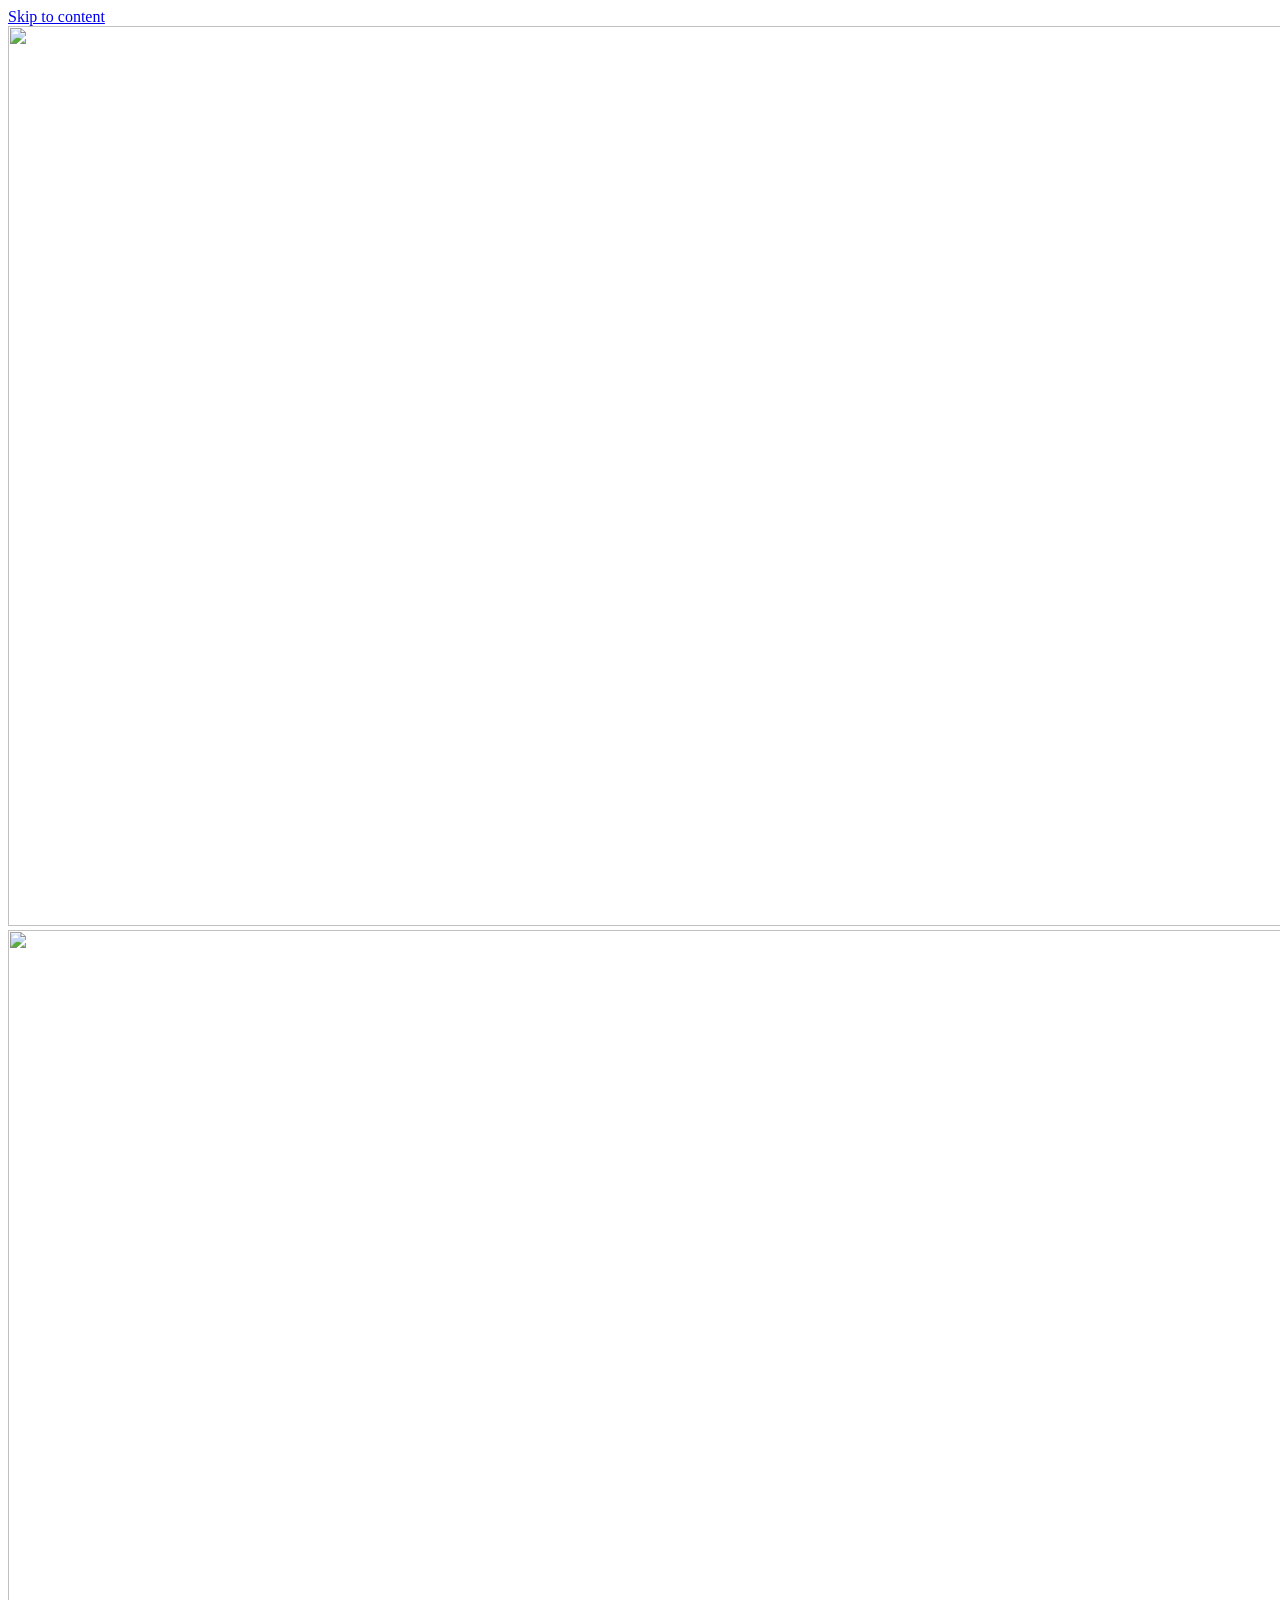
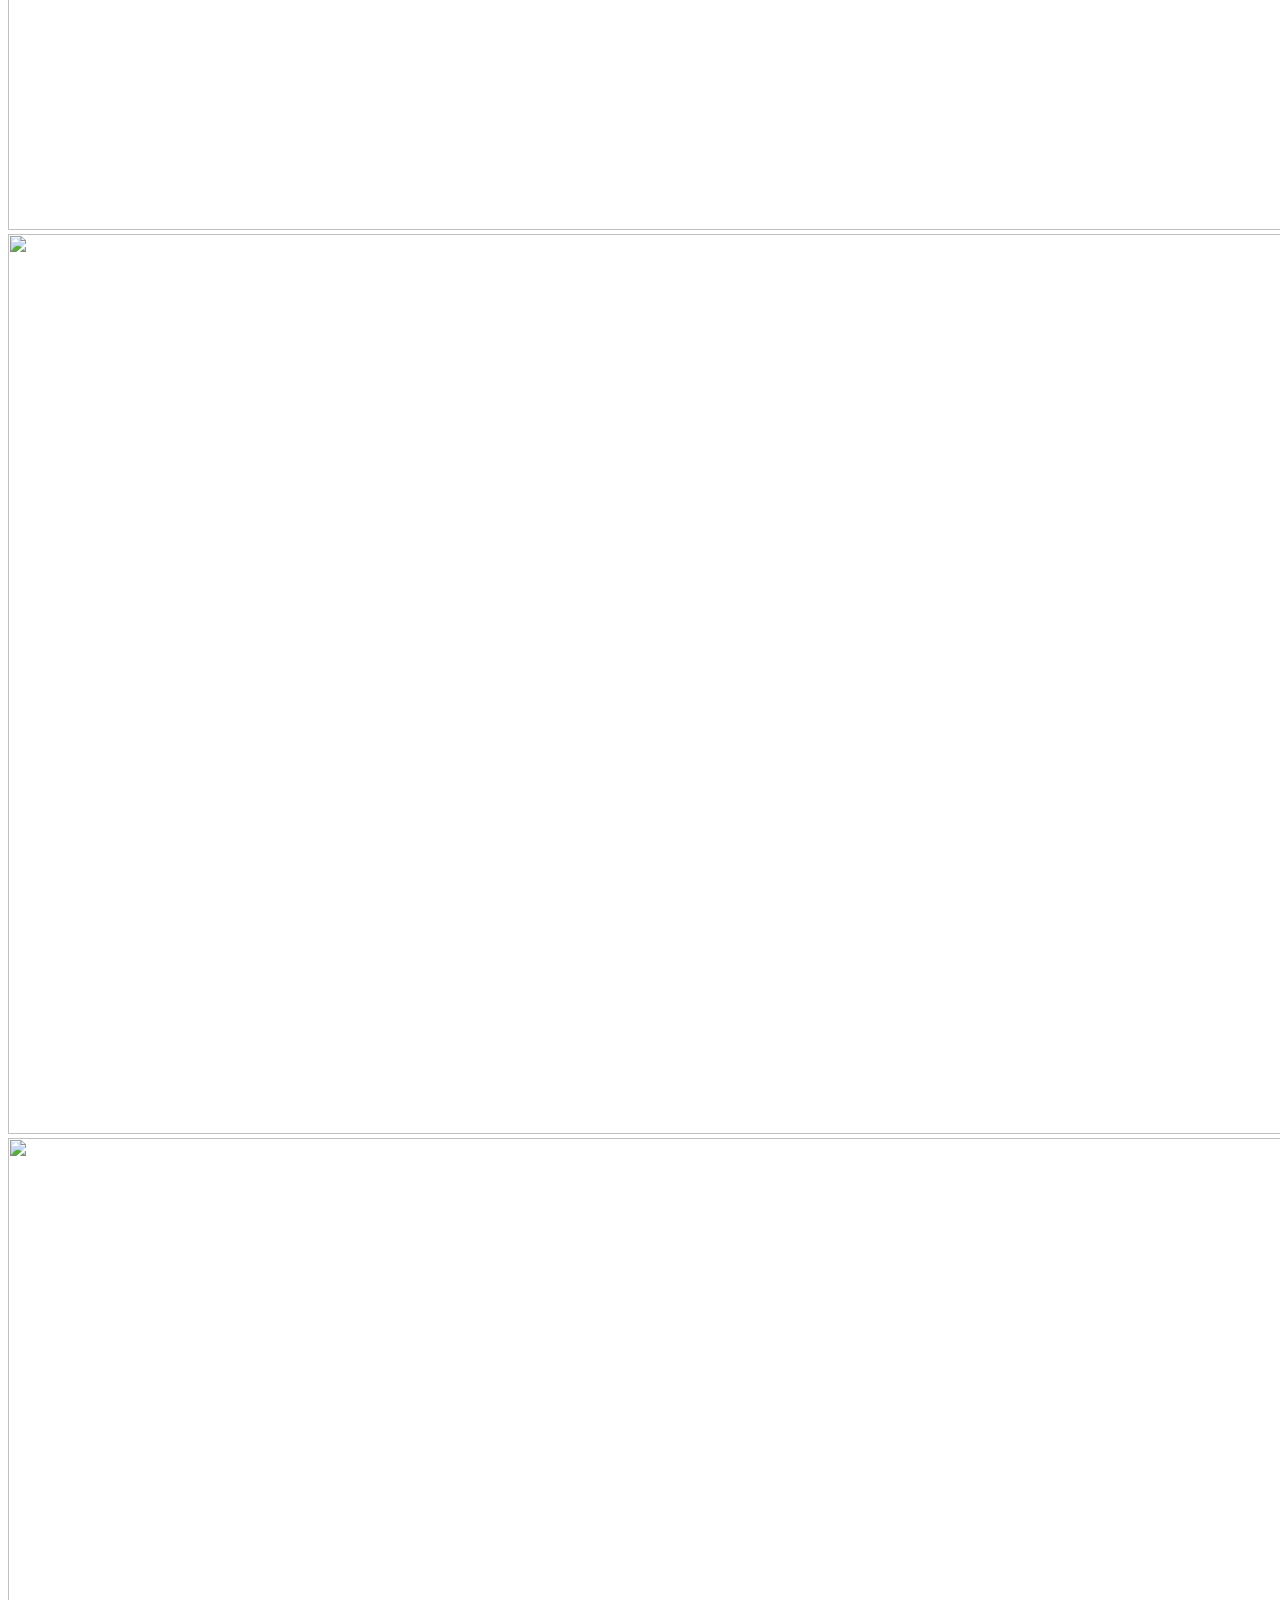
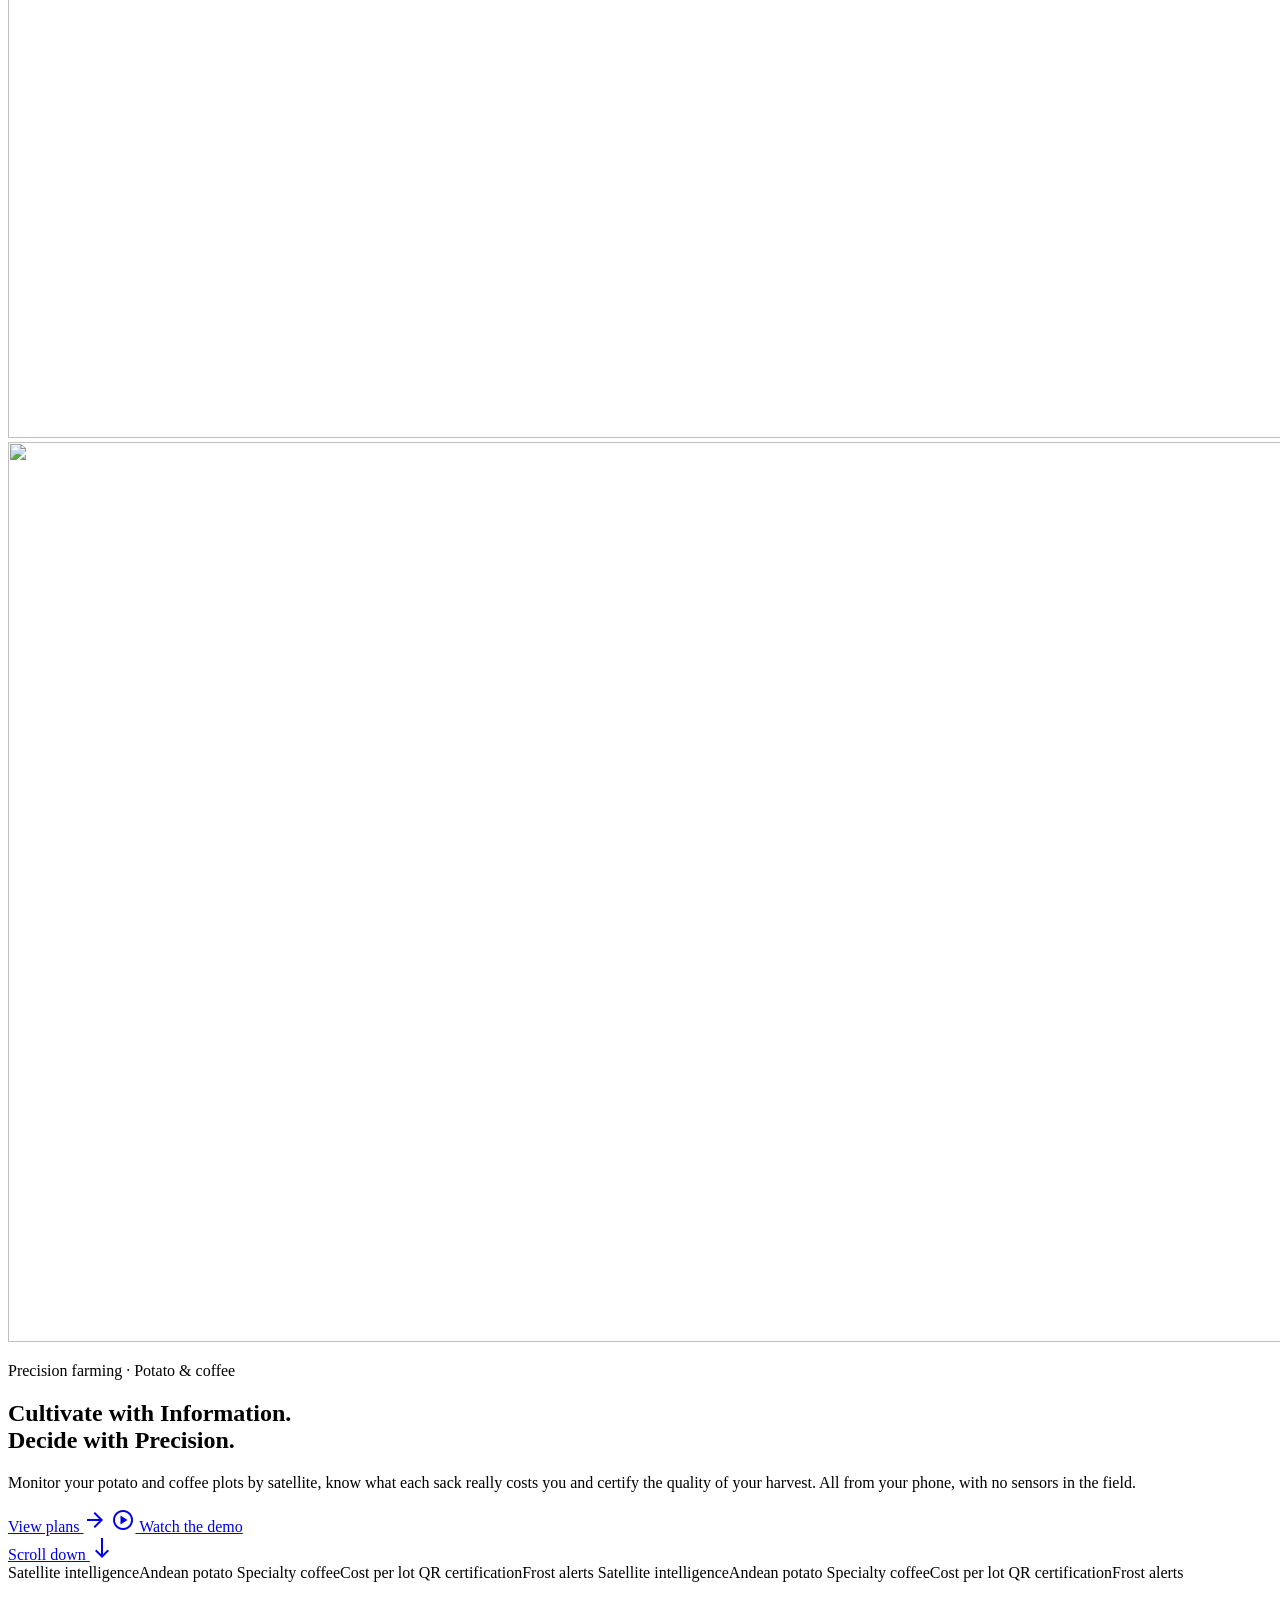
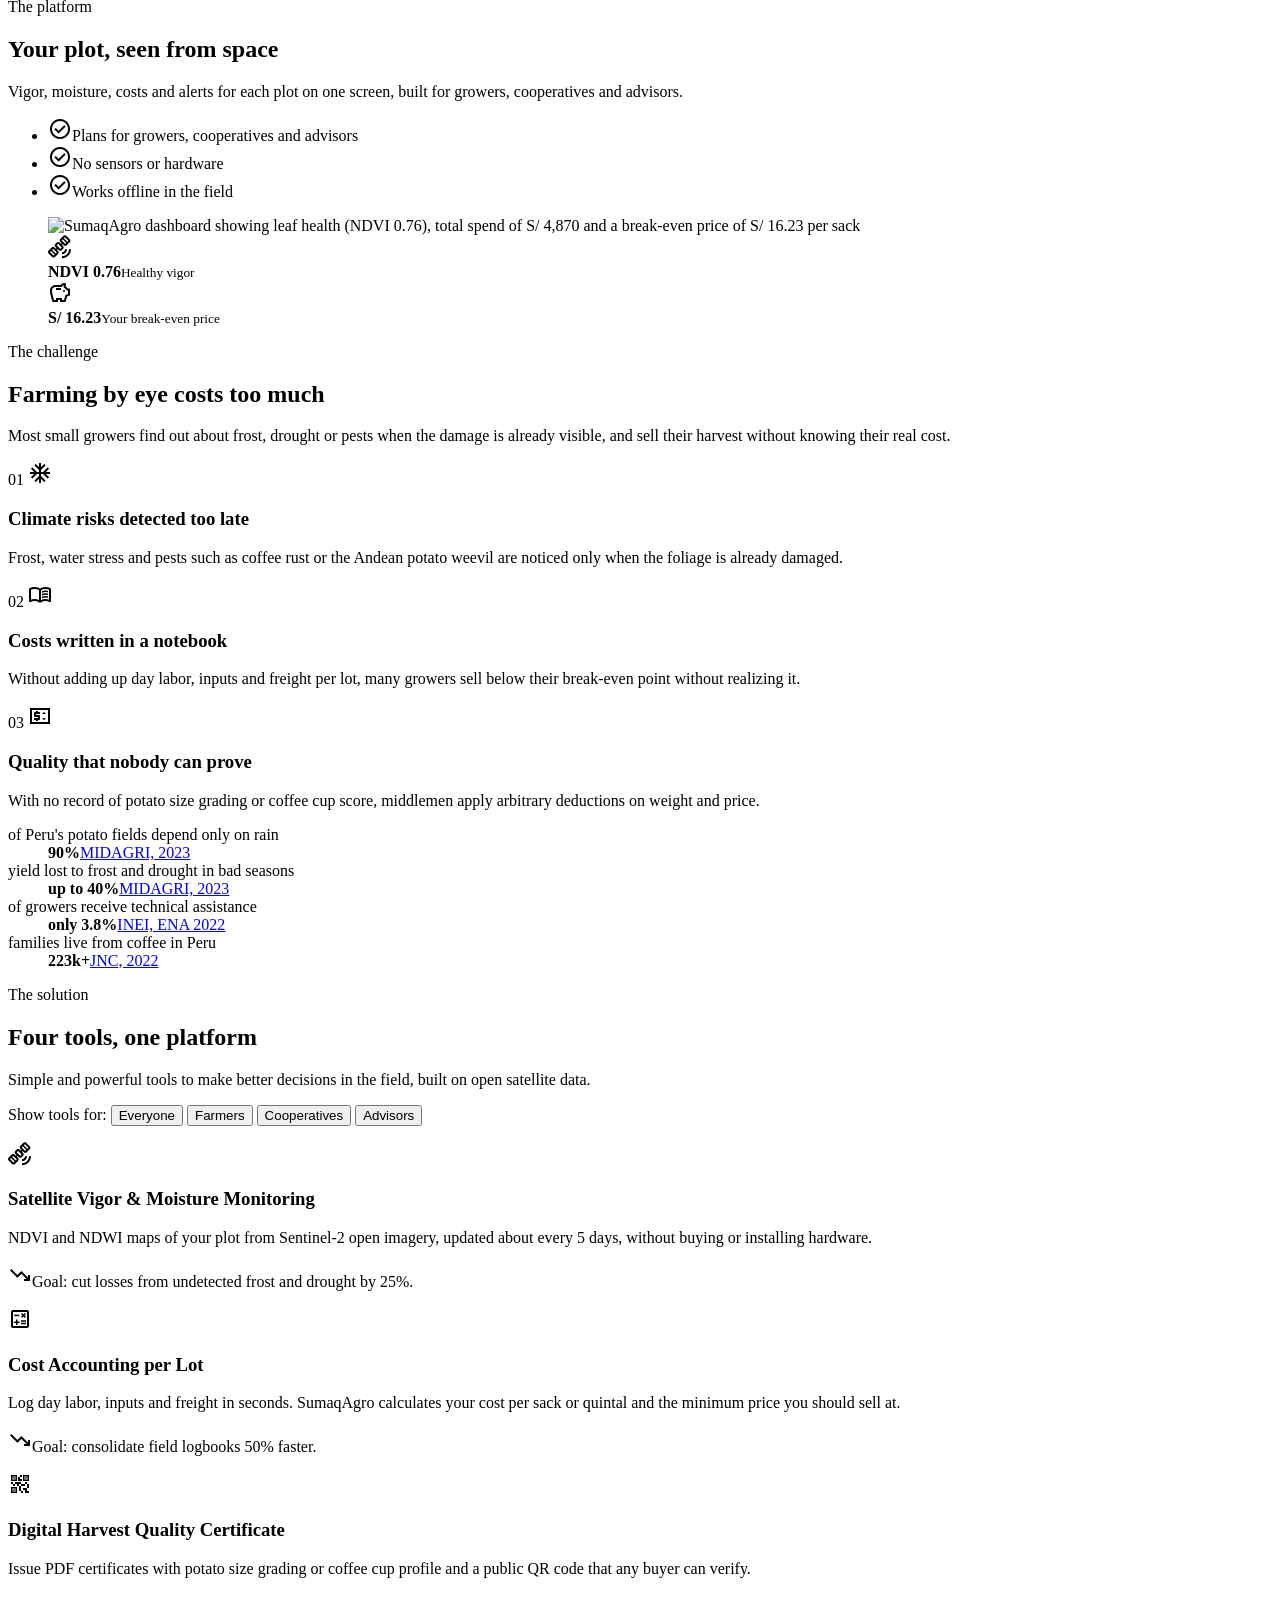
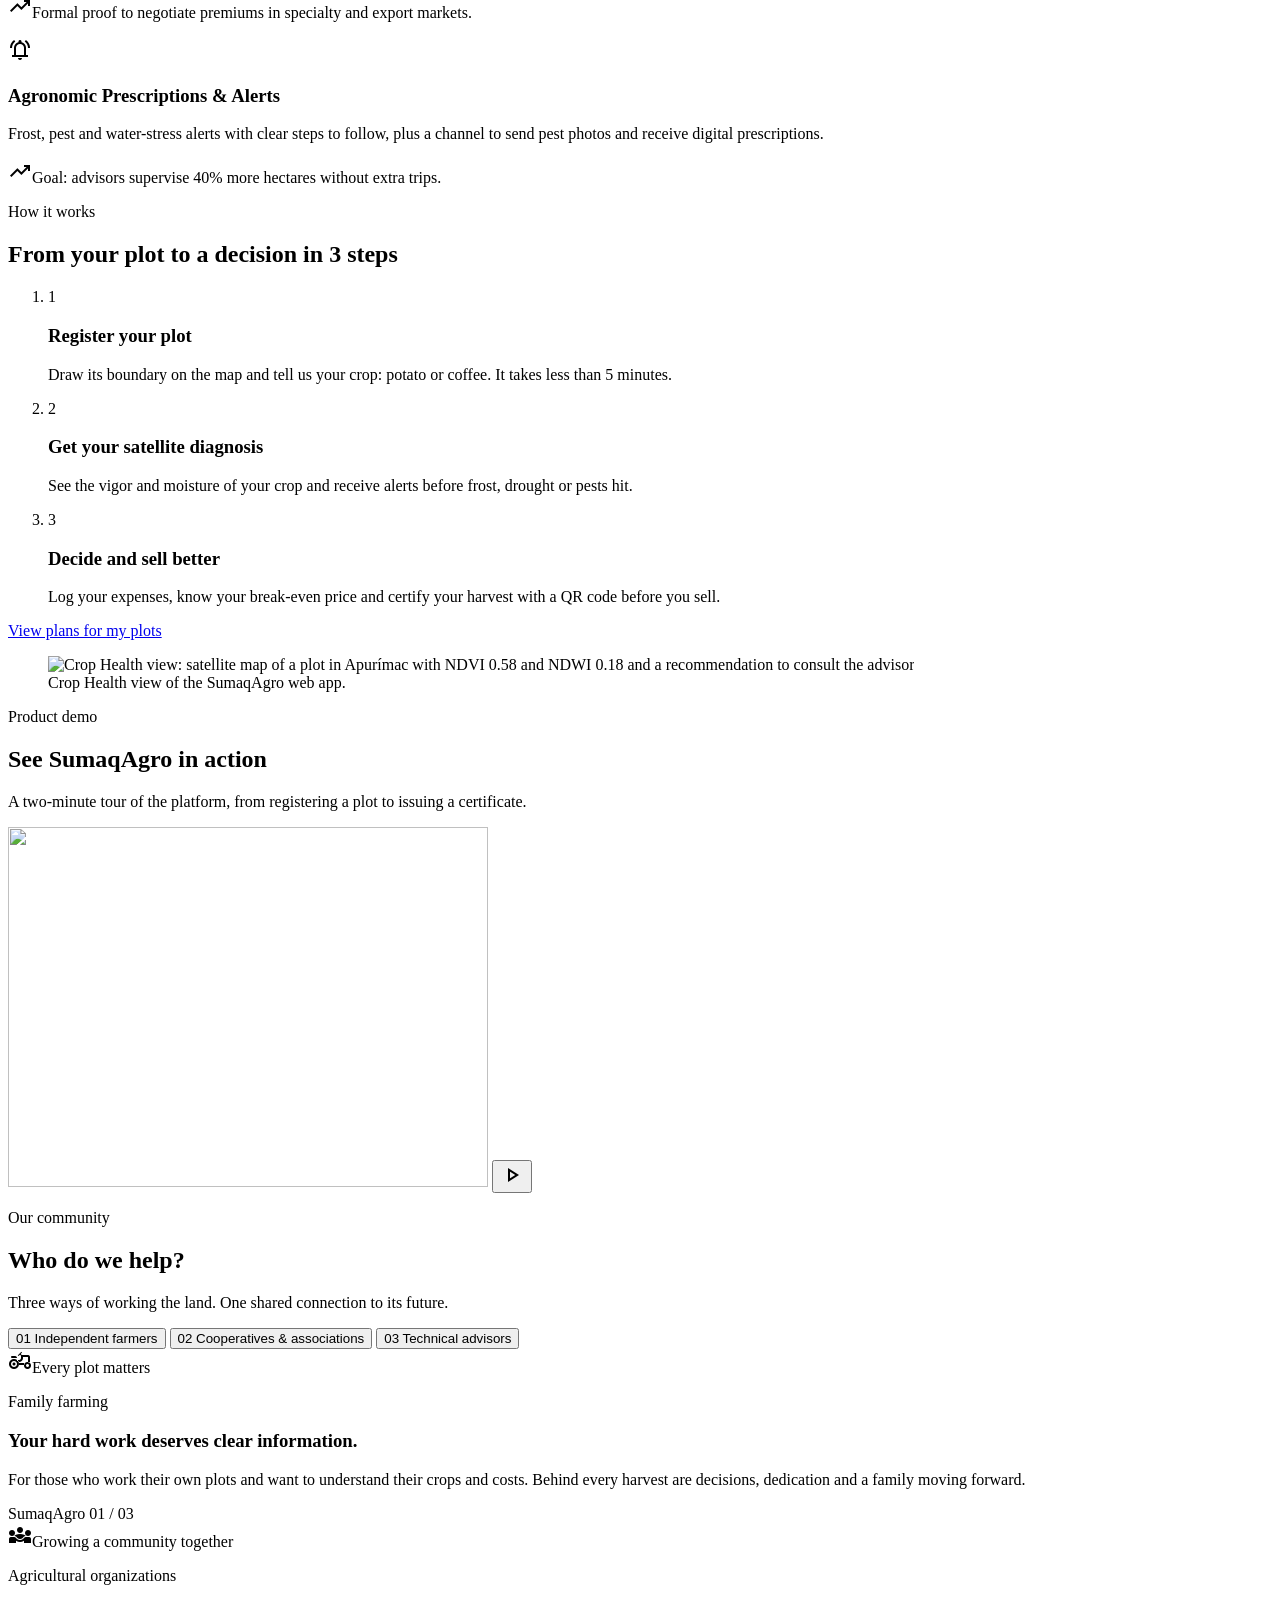
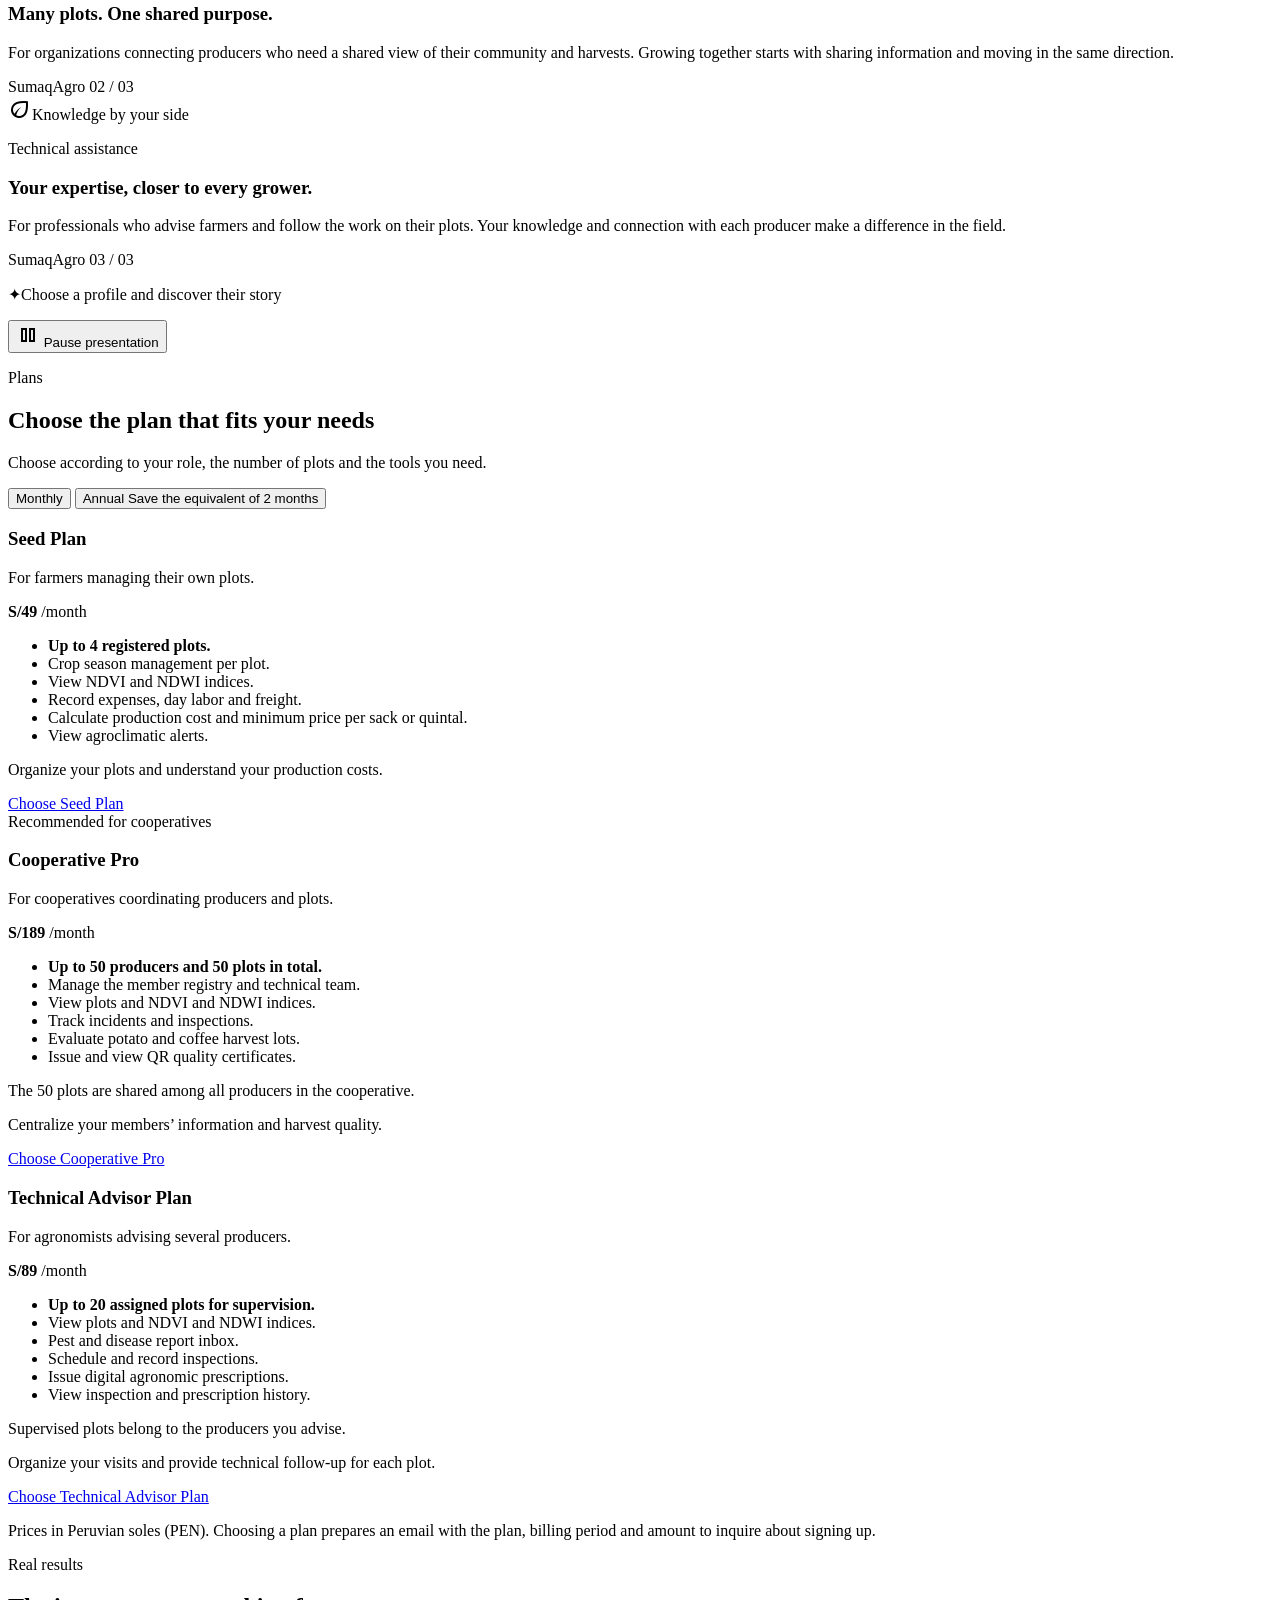
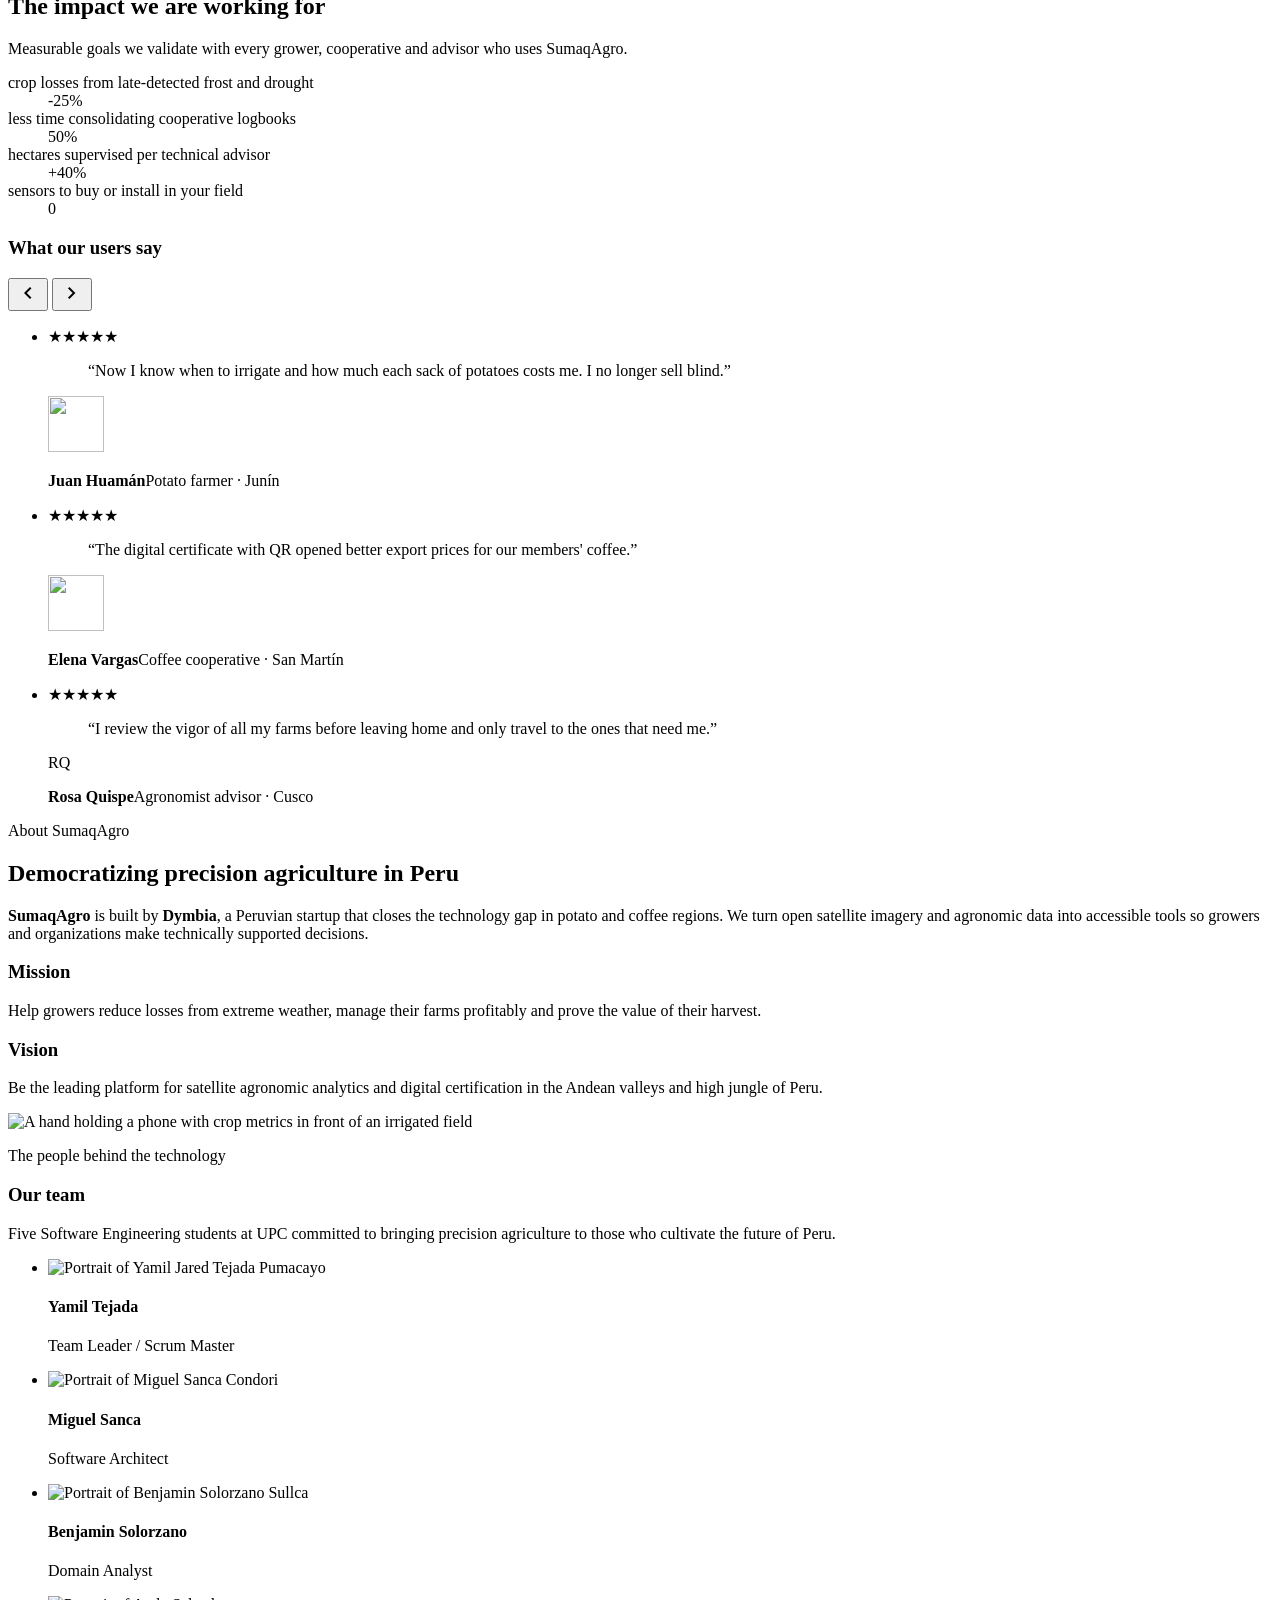
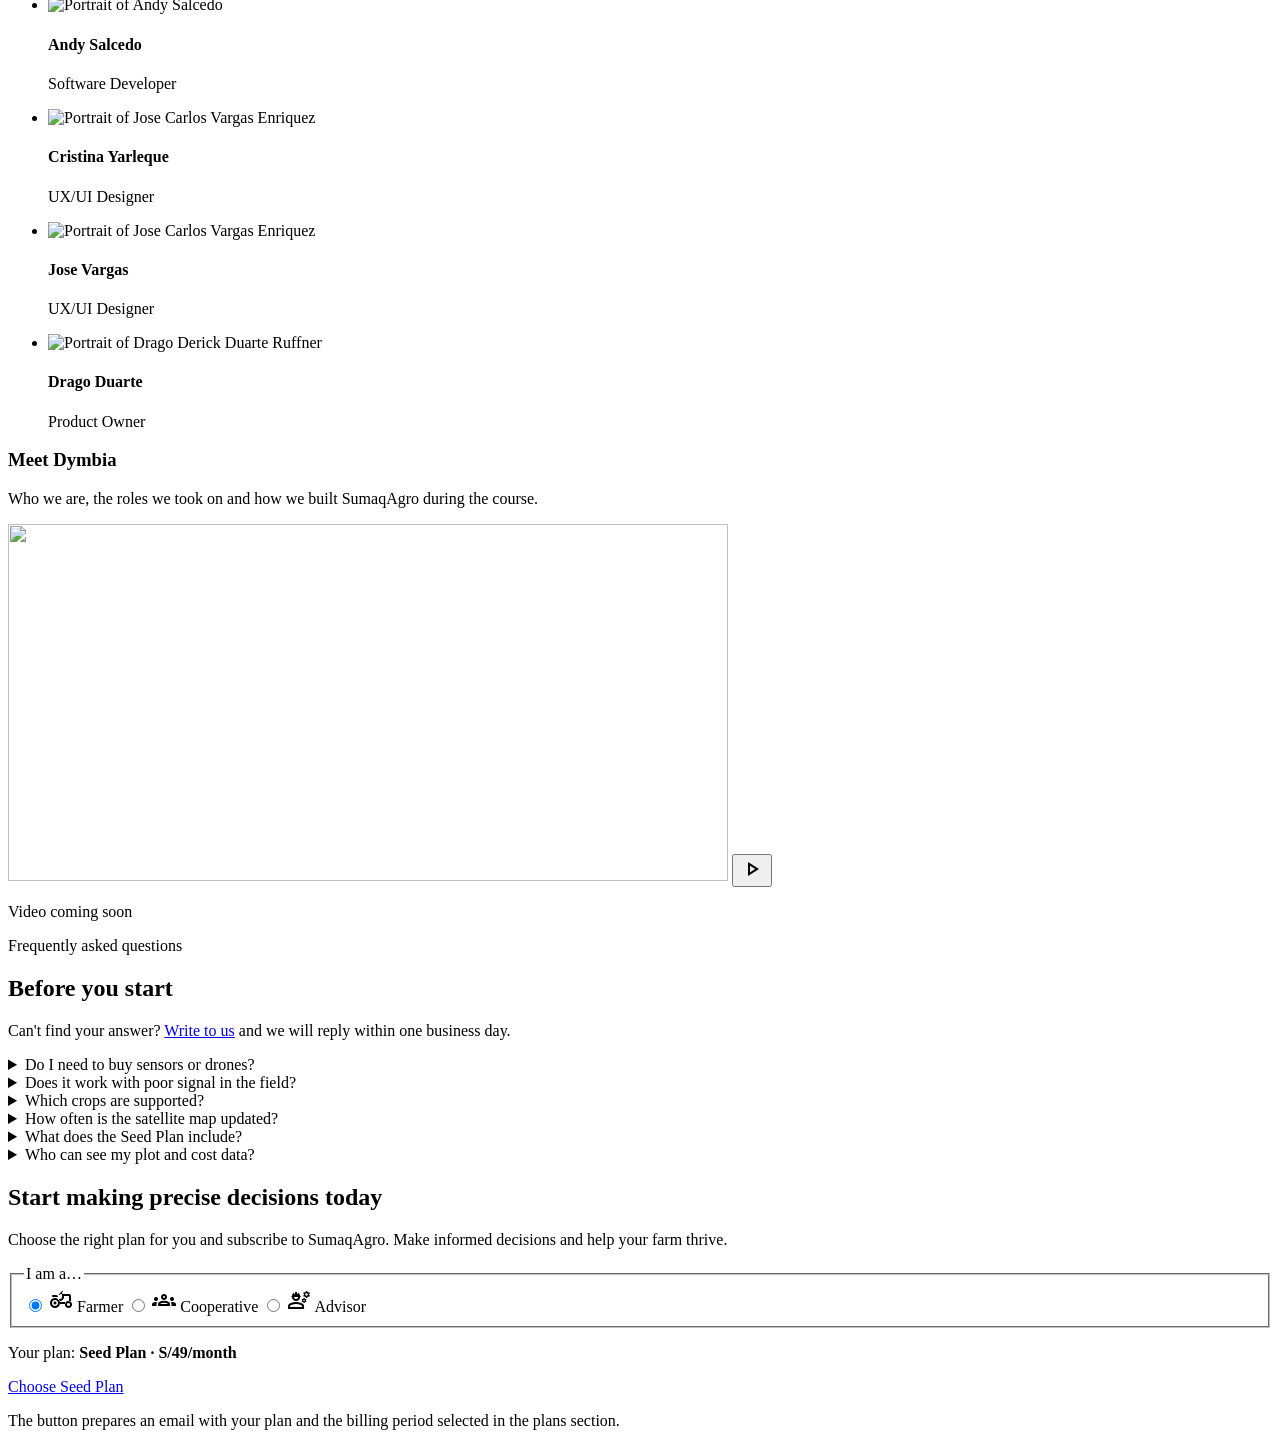
==== commit 374d350c: "chore(team): update Andy Salcedo's role to Software Developer" ====
--- a/public/index.html
+++ b/public/index.html
@@ -607,7 +607,7 @@
                         <li class="team-card reveal">
                             <img src="assets/images/salcedo-andy.png" alt="Portrait of Andy Salcedo" width="480" height="643" loading="lazy">
                             <h4>Andy Salcedo</h4>
-                            <p data-i18n="team_role1">Domain Analyst</p>
+                            <p data-i18n="team_role6">Software Developer</p>
                             <a class="team-card__link" href="https://github.com/dymbia-opensource" target="_blank" rel="noopener" aria-label="Benjamin Solorzano on GitHub (opens in a new tab)">
                                 <span class="github-icon" aria-hidden="true"></span>
                             </a>
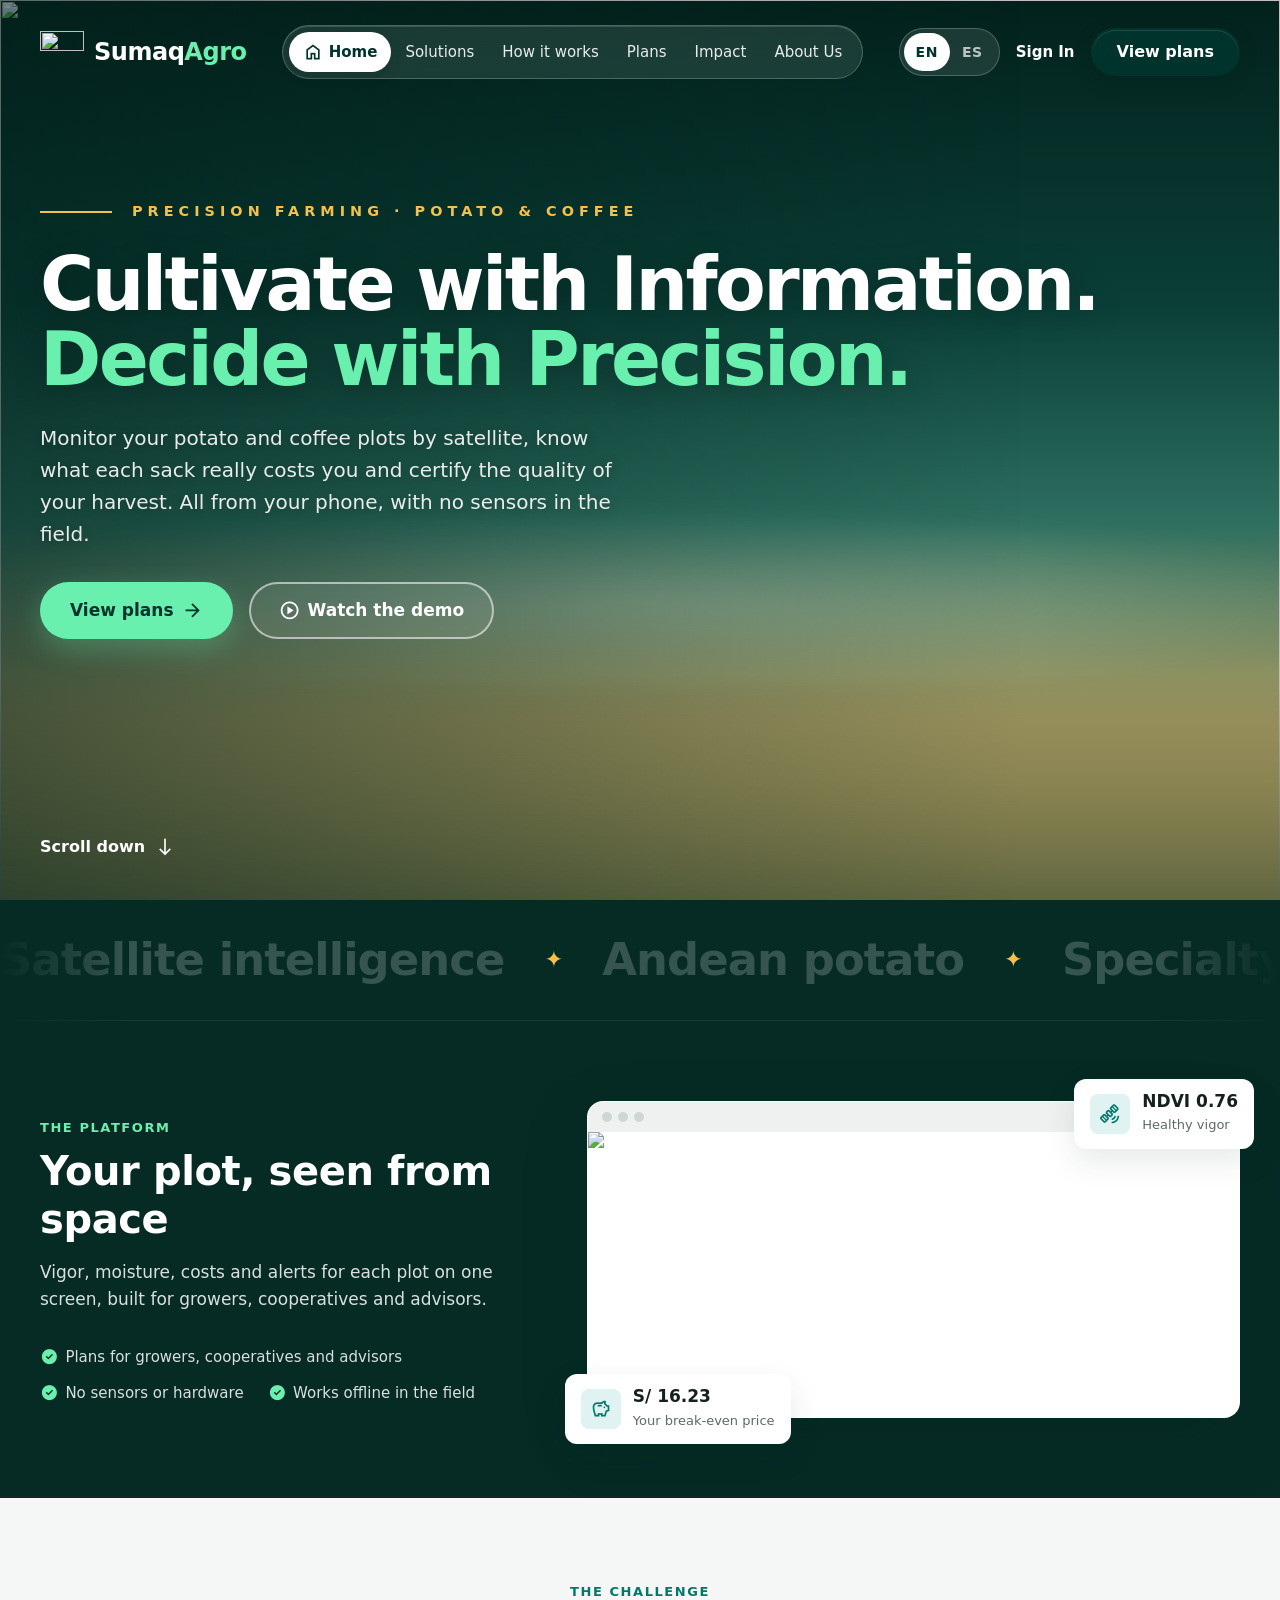
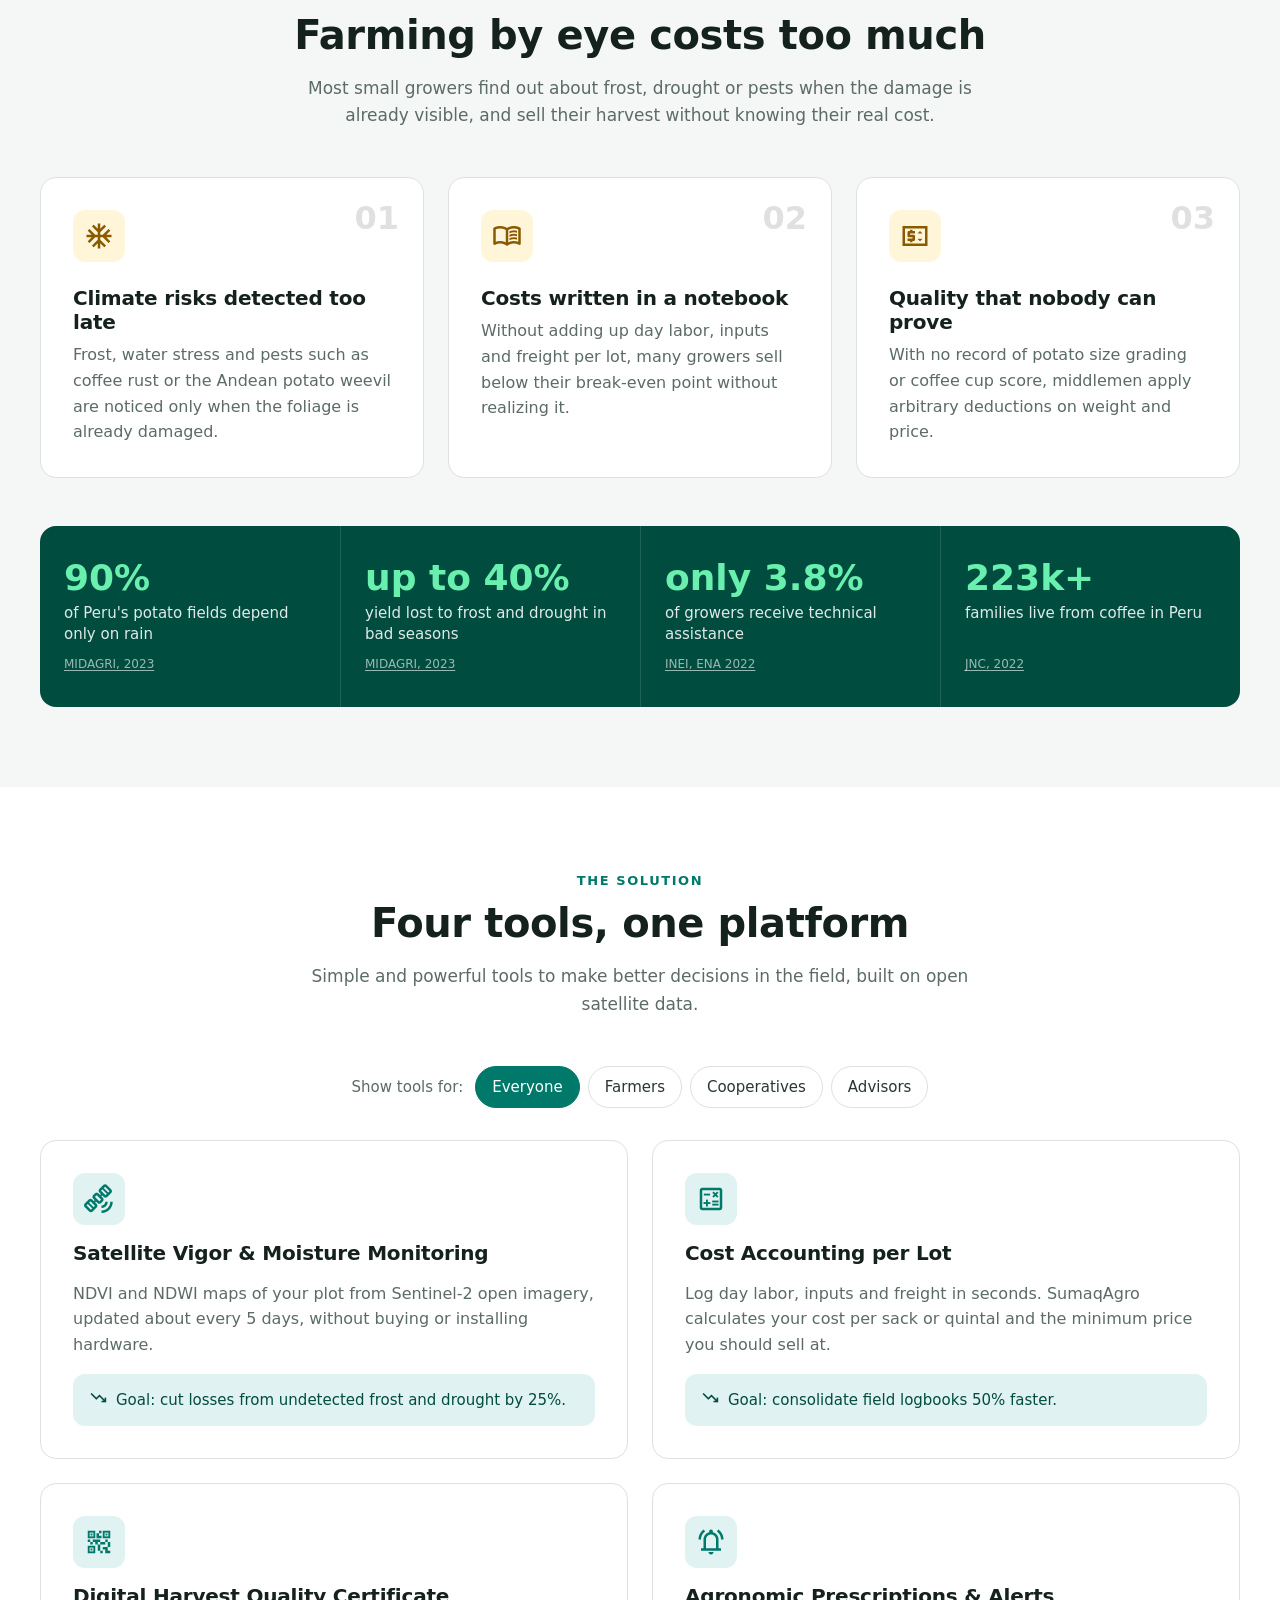
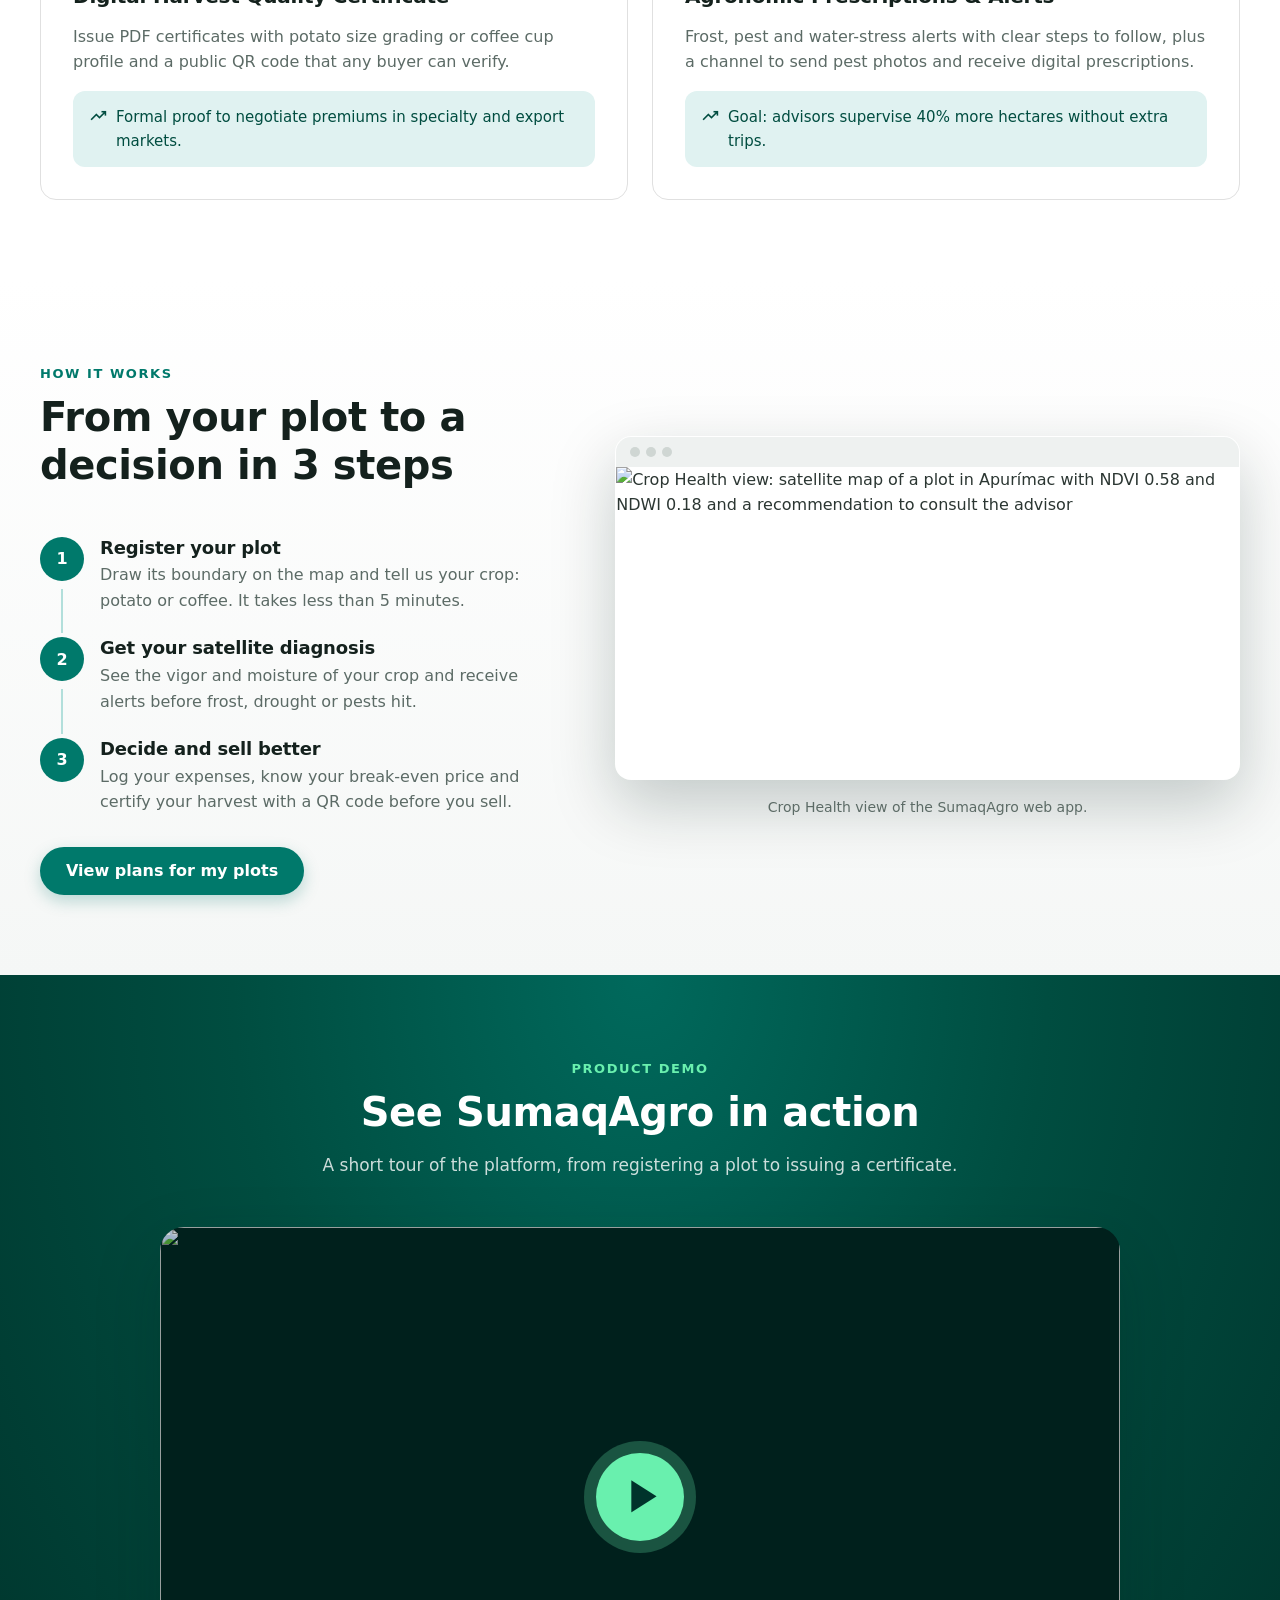
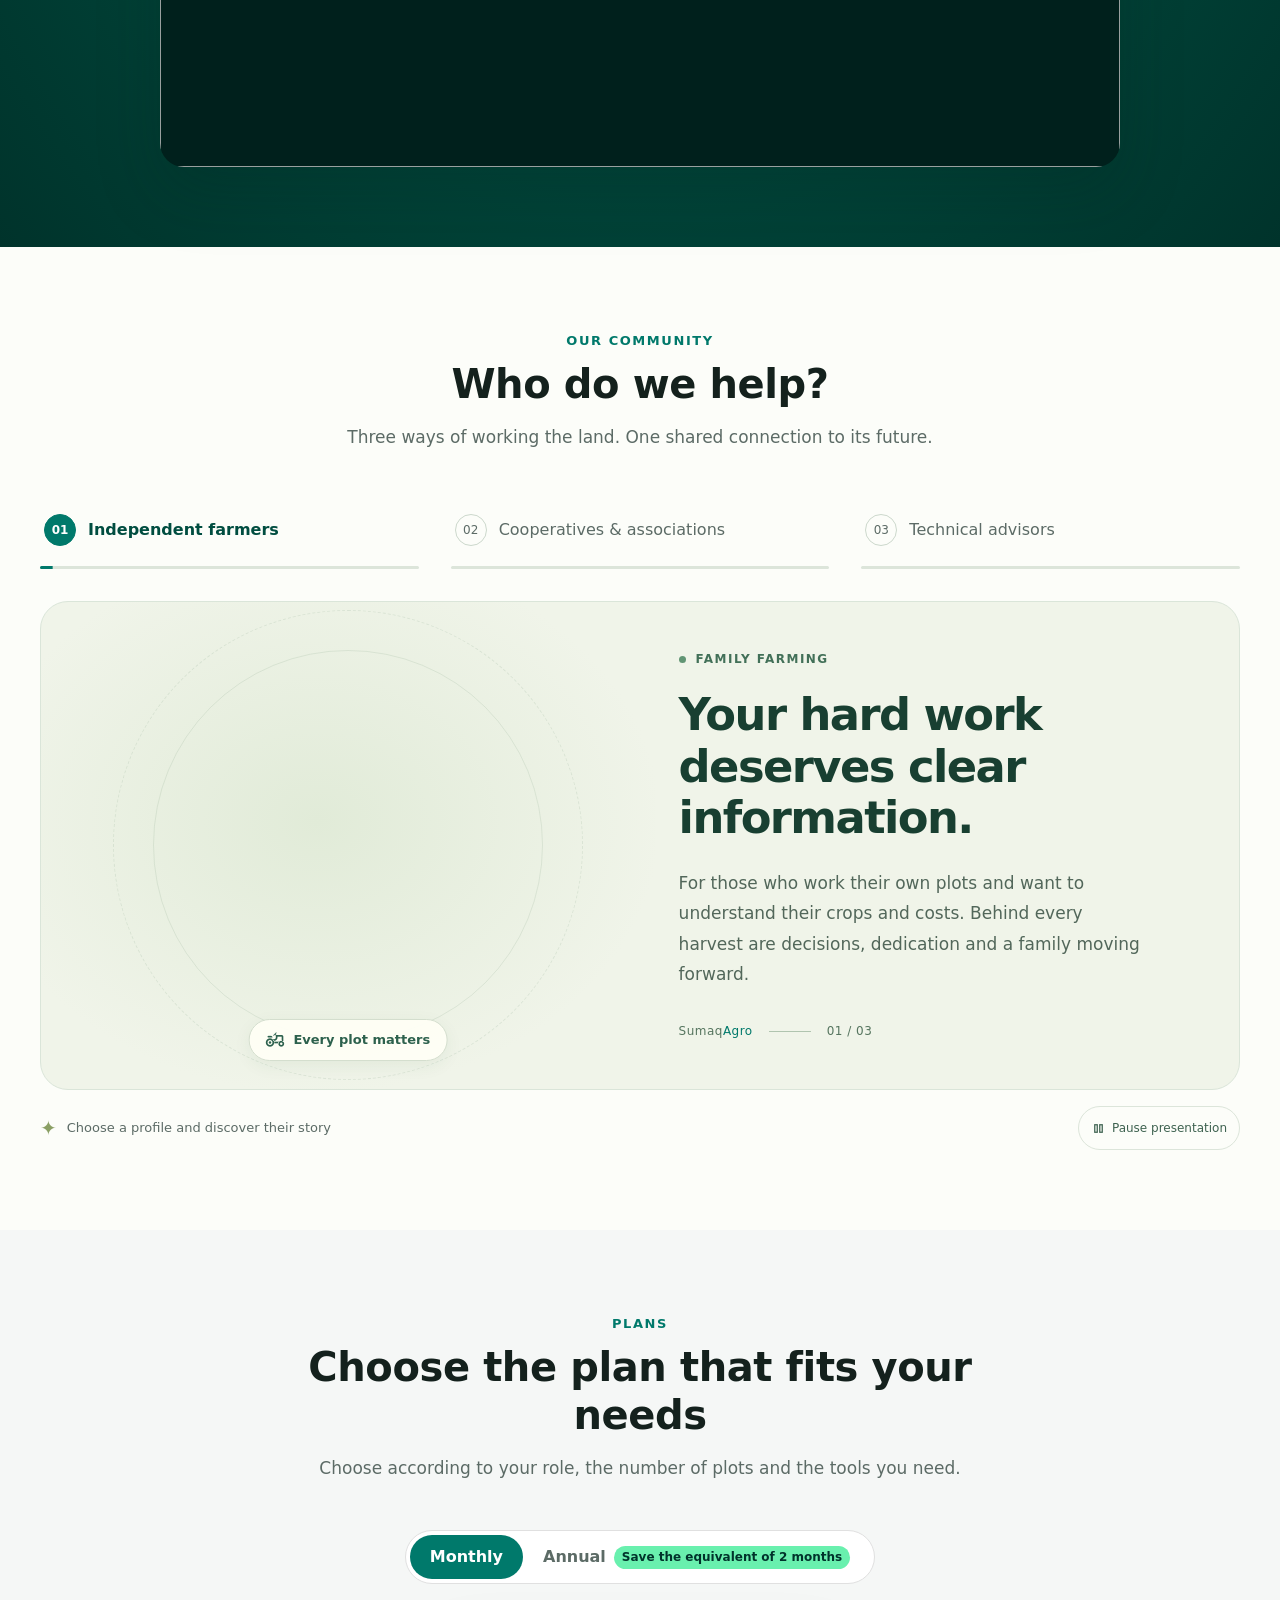
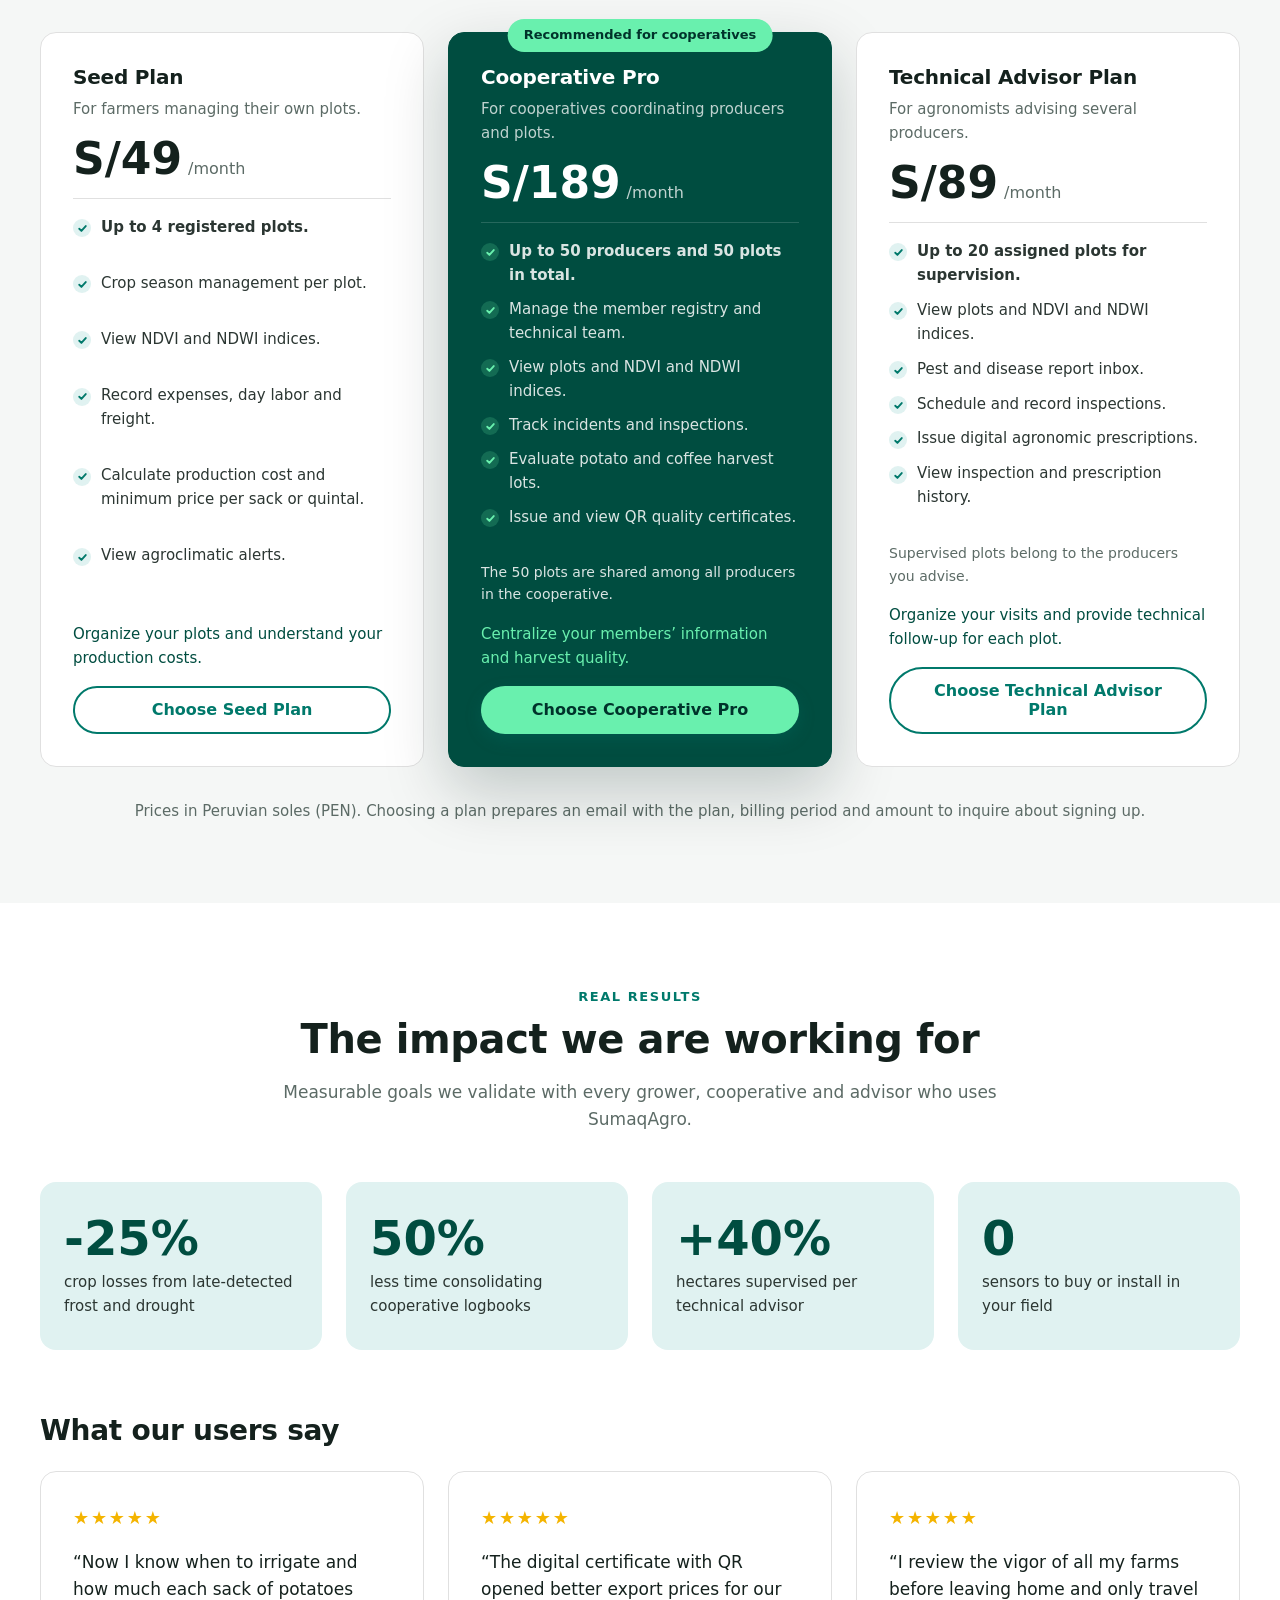
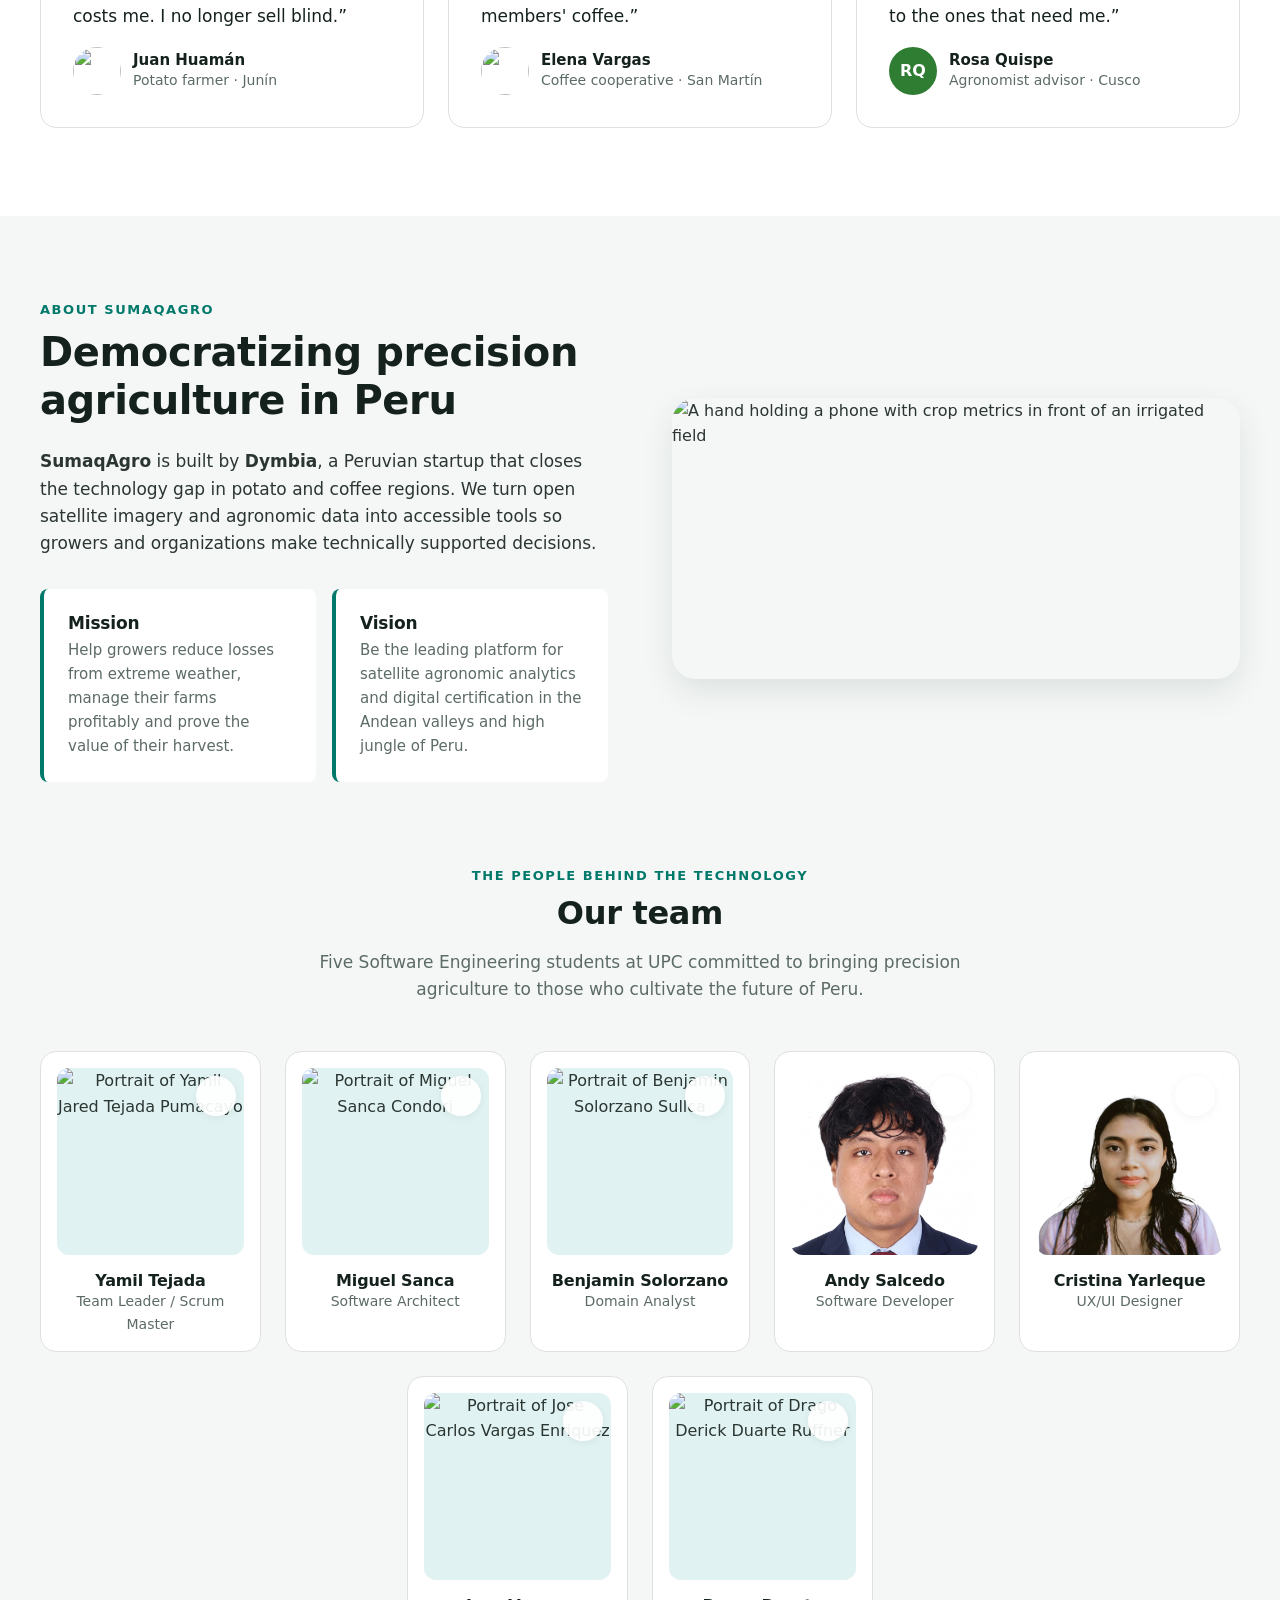
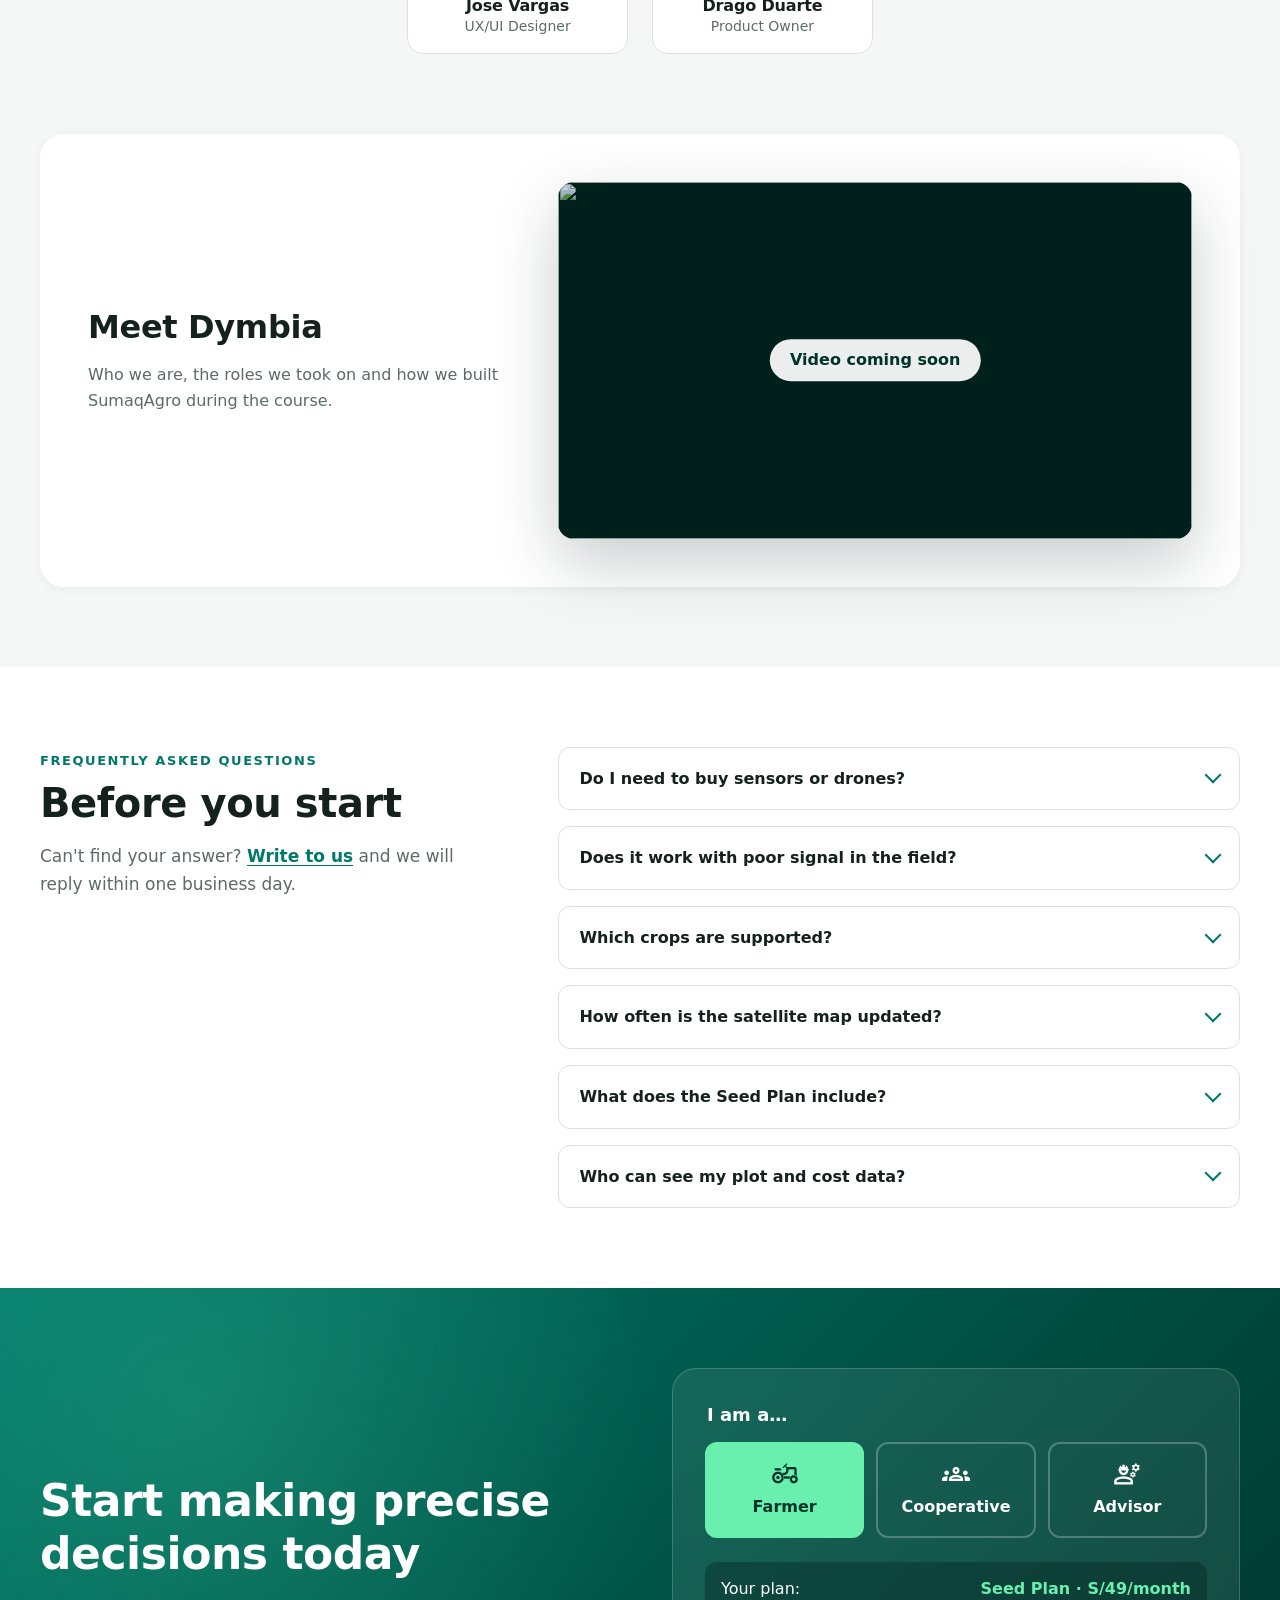
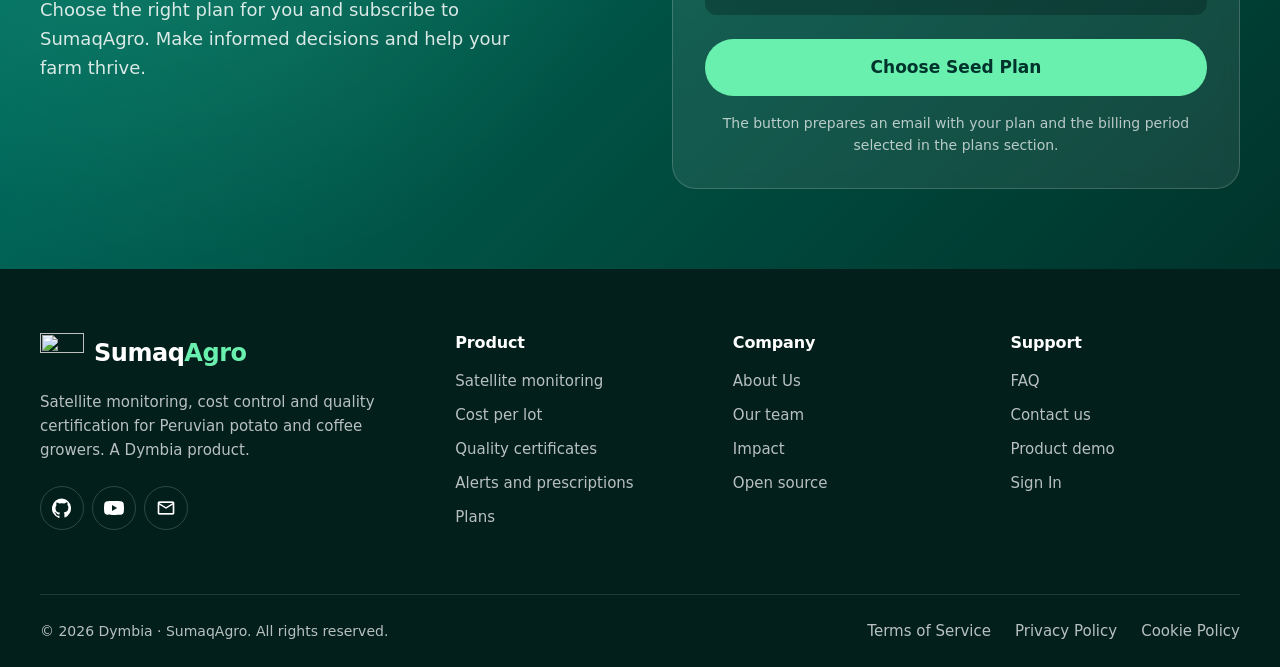
==== commit 0bfc9e23: "fix(links): update URLs for Privacy Policy and home page in multiple files" ====
--- a/public/index.html
+++ b/public/index.html
@@ -17,7 +17,7 @@
     <meta property="og:url" content="https://sumaqagro-landing-page.pages.dev/">
     <meta property="og:title" content="SumaqAgro – Satellite Monitoring and Precision Agriculture Management">
     <meta property="og:description" content="Monitor your potato and coffee plots by satellite, know your real cost per sack and certify your harvest. No sensors required. Explore our plans.">
-    <meta property="og:image" content="https://sumaqagro-landing-page.pages.dev/public/assets/images/app-dashboard.webp">
+    <meta property="og:image" content="https://sumaqagro-landing-page.pages.dev/assets/images/app-dashboard.webp">
     <meta property="og:locale" content="en_US">
     <meta property="og:locale:alternate" content="es_PE">
     <meta name="twitter:card" content="summary_large_image">
--- a/public/assets/styles/styles.css
+++ b/public/assets/styles/styles.css
@@ -0,0 +1,2779 @@
+/* =========================================================
+   SumaqAgro — Landing Page styles
+   Tokens follow the Style Guidelines (report, section 4.1):
+   teal primary, green secondary, grey neutrals, Poppins + Inter,
+   8 px spacing scale and xs/sm/md/lg breakpoints.
+   ========================================================= */
+
+/* 1. Fonts */
+@font-face {
+    font-family: Inter;
+    src: url('../fonts/inter-400.ttf') format('truetype');
+    font-weight: 400;
+    font-display: swap;
+}
+
+@font-face {
+    font-family: Inter;
+    src: url('../fonts/inter-500.ttf') format('truetype');
+    font-weight: 500;
+    font-display: swap;
+}
+
+@font-face {
+    font-family: Inter;
+    src: url('../fonts/inter-600.ttf') format('truetype');
+    font-weight: 600;
+    font-display: swap;
+}
+
+@font-face {
+    font-family: Inter;
+    src: url('../fonts/inter-700.ttf') format('truetype');
+    font-weight: 700;
+    font-display: swap;
+}
+
+/* 2. Variables */
+:root {
+    /* Primary — teal */
+    --color-primary: #00796B;
+    --color-primary-hover: #00695C;
+    --color-primary-dark: #004D40;
+    --color-primary-darker: #00332B;
+    --color-primary-soft: #E0F2F1;
+    --color-primary-soft-2: #B2DFDB;
+    /* Secondary — green */
+    --color-secondary: #2E7D32;
+    --color-secondary-soft: #E8F5E9;
+    --color-accent: #69F0AE;
+    --color-accent-strong: #00E676;
+    --color-gold: #F2C14E;
+    /* Neutrals */
+    --color-heading: #14211D;
+    --color-text: #2B3632;
+    --color-muted: #5C6B66;
+    --color-border: #E0E0E0;
+    --color-background: #FFFFFF;
+    --color-surface: #F5F7F6;
+    --color-footer: #021F1B;
+    /* States */
+    --color-warning: #FFC107;
+    --color-warning-soft: #FFF6DA;
+    --color-error: #D32F2F;
+
+    --font-heading: 'Poppins', 'Inter', system-ui, sans-serif;
+    --font-body: 'Inter', system-ui, -apple-system, 'Segoe UI', sans-serif;
+
+    /* Spacing scale (8 px base) */
+    --space-xs: .25rem;
+    --space-s: .5rem;
+    --space-m: 1rem;
+    --space-l: 1.5rem;
+    --space-xl: 2rem;
+    --space-2xl: 3rem;
+    --space-3xl: 4rem;
+    --space-4xl: 5rem;
+
+    --radius-sm: 8px;
+    --radius-md: 12px;
+    --radius-lg: 16px;
+    --radius-xl: 24px;
+    --radius-pill: 999px;
+
+    --shadow-sm: 0 2px 8px rgba(0, 51, 43, .06);
+    --shadow-md: 0 12px 32px rgba(0, 51, 43, .10);
+    --shadow-lg: 0 24px 64px rgba(0, 31, 27, .22);
+
+    --container-width: 1200px;
+    --header-height: 72px;
+    --ease: cubic-bezier(.2, .7, .2, 1);
+}
+
+/* 3. Reset & base */
+*,
+*::before,
+*::after {
+    box-sizing: border-box;
+}
+
+html {
+    scroll-behavior: smooth;
+    scroll-padding-top: calc(var(--header-height) + 8px);
+    -webkit-text-size-adjust: 100%;
+}
+
+body,
+h1, h2, h3, h4,
+p, blockquote, ul, ol, dl, dd, figure, fieldset {
+    margin: 0;
+}
+
+ul,
+ol {
+    padding: 0;
+    list-style: none;
+}
+
+img,
+svg {
+    display: block;
+    max-width: 100%;
+}
+
+img {
+    height: auto;
+}
+
+a {
+    color: inherit;
+    text-decoration: none;
+}
+
+button,
+input {
+    font: inherit;
+    color: inherit;
+}
+
+button {
+    border: 0;
+    background: none;
+    cursor: pointer;
+}
+
+fieldset {
+    padding: 0;
+    border: 0;
+}
+
+body {
+    min-width: 320px;
+    overflow-x: hidden;
+    font-family: var(--font-body);
+    font-size: 1rem;
+    line-height: 1.6;
+    color: var(--color-text);
+    background: var(--color-background);
+    -webkit-font-smoothing: antialiased;
+}
+
+body.menu-open {
+    overflow: hidden;
+}
+
+h1, h2, h3, h4 {
+    font-family: var(--font-heading);
+    color: var(--color-heading);
+    line-height: 1.2;
+    letter-spacing: -.01em;
+}
+
+p a,
+.section-lead a,
+.pricing__footnote a {
+    color: var(--color-primary);
+    font-weight: 600;
+    text-decoration: underline;
+    text-underline-offset: 3px;
+}
+
+:focus-visible {
+    outline: 3px solid var(--color-accent-strong);
+    outline-offset: 3px;
+    border-radius: 4px;
+}
+
+.material-symbols-outlined {
+    font-size: 1.25em;
+    line-height: 1;
+    font-variation-settings: 'FILL' 0, 'wght' 400, 'GRAD' 0, 'opsz' 24;
+    user-select: none;
+}
+
+.container {
+    width: min(100% - 2rem, var(--container-width));
+    margin-inline: auto;
+}
+
+[hidden] {
+    display: none !important;
+}
+
+.visually-hidden {
+    position: absolute;
+    width: 1px;
+    height: 1px;
+    overflow: hidden;
+    clip: rect(0 0 0 0);
+    white-space: nowrap;
+}
+
+.skip-link {
+    position: absolute;
+    top: -100px;
+    left: 1rem;
+    z-index: 1000;
+    padding: .75rem 1rem;
+    border-radius: var(--radius-sm);
+    color: #fff;
+    background: var(--color-primary-dark);
+    font-weight: 600;
+}
+
+.skip-link:focus {
+    top: 1rem;
+}
+
+/* 4. Shared components */
+.section {
+    padding-block: var(--space-4xl);
+}
+
+.section-heading {
+    max-width: 720px;
+    margin: 0 auto var(--space-2xl);
+    text-align: center;
+}
+
+.section-heading--left {
+    margin-inline: 0;
+    text-align: left;
+}
+
+.eyebrow {
+    display: inline-block;
+    margin-bottom: var(--space-s);
+    color: var(--color-primary);
+    font-size: .8125rem;
+    font-weight: 700;
+    letter-spacing: .12em;
+    text-transform: uppercase;
+}
+
+.eyebrow--light {
+    color: var(--color-accent);
+}
+
+.section-title {
+    font-size: clamp(1.75rem, 1.2rem + 2vw, 2.5rem);
+    font-weight: 700;
+}
+
+.section-title--sm {
+    font-size: clamp(1.5rem, 1.2rem + 1.2vw, 2rem);
+}
+
+.section-lead {
+    margin-top: var(--space-m);
+    color: var(--color-muted);
+    font-size: 1.0625rem;
+}
+
+/* Buttons */
+.button {
+    display: inline-flex;
+    align-items: center;
+    justify-content: center;
+    gap: .5rem;
+    min-height: 48px;
+    padding: .75rem 1.5rem;
+    border: 2px solid transparent;
+    border-radius: var(--radius-pill);
+    font-weight: 600;
+    line-height: 1.2;
+    text-align: center;
+    white-space: nowrap;
+    transition: background-color .2s var(--ease), color .2s var(--ease), border-color .2s var(--ease), transform .2s var(--ease), box-shadow .2s var(--ease);
+}
+
+.button:hover {
+    transform: translateY(-1px);
+}
+
+.button:active {
+    transform: translateY(0);
+}
+
+.button--primary {
+    color: #fff;
+    background: var(--color-primary);
+    box-shadow: 0 6px 16px rgba(0, 121, 107, .25);
+}
+
+.button--primary:hover {
+    background: var(--color-primary-hover);
+}
+
+.button--accent {
+    color: var(--color-primary-darker);
+    background: var(--color-accent);
+}
+
+.button--accent:hover {
+    background: var(--color-accent-strong);
+}
+
+.button--outline {
+    color: var(--color-primary);
+    border-color: var(--color-primary);
+    background: transparent;
+}
+
+.button--outline:hover {
+    color: #fff;
+    background: var(--color-primary);
+}
+
+.button--ghost {
+    color: var(--color-primary-dark);
+    background: transparent;
+}
+
+.button--ghost:hover {
+    background: var(--color-primary-soft);
+}
+
+.button--glass {
+    color: #fff;
+    border-color: rgba(255, 255, 255, .55);
+    background: rgba(255, 255, 255, .08);
+    backdrop-filter: blur(6px);
+}
+
+.button--glass:hover {
+    background: rgba(255, 255, 255, .18);
+}
+
+.button--small {
+    min-height: 40px;
+    padding: .5rem 1.125rem;
+    font-size: .9375rem;
+}
+
+.button--large {
+    min-height: 56px;
+    padding: 1rem 1.75rem;
+    font-size: 1.0625rem;
+}
+
+.button--block {
+    width: 100%;
+}
+
+.icon-button {
+    display: inline-grid;
+    place-items: center;
+    width: 48px;
+    height: 48px;
+    border: 1px solid var(--color-border);
+    border-radius: 50%;
+    color: var(--color-primary-dark);
+    background: #fff;
+    transition: background-color .2s, border-color .2s, opacity .2s;
+}
+
+.icon-button:hover:not(:disabled) {
+    border-color: var(--color-primary);
+    background: var(--color-primary-soft);
+}
+
+.icon-button:disabled {
+    opacity: .4;
+    cursor: default;
+}
+
+.icon-badge {
+    display: inline-grid;
+    place-items: center;
+    width: 52px;
+    height: 52px;
+    border-radius: var(--radius-md);
+    color: var(--color-primary);
+    background: var(--color-primary-soft);
+    font-size: 1.5rem;
+}
+
+.icon-badge--warning {
+    color: #8A5A00;
+    background: var(--color-warning-soft);
+}
+
+.tag {
+    display: inline-block;
+    align-self: flex-start;
+    padding: .25rem .75rem;
+    border-radius: var(--radius-pill);
+    color: var(--color-secondary);
+    background: var(--color-secondary-soft);
+    font-size: .8125rem;
+    font-weight: 600;
+}
+
+.badge {
+    position: absolute;
+    top: -14px;
+    left: 50%;
+    padding: .375rem 1rem;
+    border-radius: var(--radius-pill);
+    color: var(--color-primary-darker);
+    background: var(--color-accent);
+    font-size: .8125rem;
+    font-weight: 700;
+    white-space: nowrap;
+    transform: translateX(-50%);
+}
+
+.check-list {
+    display: grid;
+    gap: .625rem;
+}
+
+.check-list li {
+    position: relative;
+    padding-left: 1.75rem;
+}
+
+.check-list li::before {
+    content: '';
+    position: absolute;
+    top: .3em;
+    left: 0;
+    width: 1.125rem;
+    height: 1.125rem;
+    border-radius: 50%;
+    background: var(--color-primary-soft) url("data:image/svg+xml,%3Csvg xmlns='http://www.w3.org/2000/svg' viewBox='0 0 24 24' fill='none' stroke='%2300796B' stroke-width='3.5' stroke-linecap='round' stroke-linejoin='round'%3E%3Cpath d='M6 12.5l4 4 8-9'/%3E%3C/svg%3E") center / 70% no-repeat;
+}
+
+.browser-frame {
+    overflow: hidden;
+    border: 1px solid rgba(255, 255, 255, .25);
+    border-radius: var(--radius-lg);
+    background: #fff;
+    box-shadow: var(--shadow-lg);
+}
+
+.browser-frame__bar {
+    display: flex;
+    gap: 6px;
+    padding: 10px 14px;
+    background: #EEF1F0;
+}
+
+.browser-frame__bar span {
+    width: 10px;
+    height: 10px;
+    border-radius: 50%;
+    background: #CFD6D3;
+}
+
+.chip {
+    min-height: 40px;
+    padding: .5rem 1rem;
+    border: 1px solid var(--color-border);
+    border-radius: var(--radius-pill);
+    color: var(--color-text);
+    background: #fff;
+    font-size: .9375rem;
+    font-weight: 500;
+    transition: background-color .2s, color .2s, border-color .2s;
+}
+
+.chip:hover {
+    border-color: var(--color-primary);
+}
+
+.chip.is-active {
+    color: #fff;
+    border-color: var(--color-primary);
+    background: var(--color-primary);
+}
+
+/* 5. Header */
+.site-header {
+    position: sticky;
+    top: 0;
+    z-index: 100;
+    background: rgba(255, 255, 255, .94);
+    backdrop-filter: saturate(1.4) blur(12px);
+    transition: background-color .35s var(--ease), box-shadow .35s var(--ease);
+}
+
+.site-header.is-scrolled {
+    box-shadow: 0 1px 0 var(--color-border), var(--shadow-sm);
+}
+
+/* On the landing page the header floats over the hero */
+.site-header--overlay {
+    position: fixed;
+    right: 0;
+    left: 0;
+}
+
+.site-header--overlay.is-over-hero {
+    background: transparent;
+    box-shadow: none;
+    backdrop-filter: none;
+}
+
+.nav {
+    display: flex;
+    align-items: center;
+    justify-content: space-between;
+    gap: var(--space-l);
+    min-height: var(--header-height);
+    transition: min-height .35s var(--ease);
+}
+
+.site-header--overlay.is-over-hero .nav {
+    min-height: 104px;
+}
+
+.brand {
+    display: inline-flex;
+    align-items: center;
+    gap: .625rem;
+    flex-shrink: 0;
+}
+
+.brand img {
+    width: 44px;
+    height: auto;
+}
+
+.brand__name {
+    font-family: var(--font-heading);
+    font-size: 1.5rem;
+    font-weight: 700;
+    letter-spacing: -.02em;
+    color: var(--color-primary-dark);
+    transition: color .3s;
+}
+
+.brand__name span {
+    color: var(--color-secondary);
+    transition: color .3s;
+}
+
+.brand--light .brand__name,
+.is-over-hero .brand__name {
+    color: #fff;
+}
+
+.brand--light .brand__name span,
+.is-over-hero .brand__name span {
+    color: var(--color-accent);
+}
+
+.nav-menu {
+    display: flex;
+    flex: 1;
+    align-items: center;
+    justify-content: space-between;
+    gap: var(--space-l);
+}
+
+/* Glass pill with the section links */
+.nav-links {
+    display: flex;
+    gap: 0;
+    margin-inline: auto;
+    padding: 6px;
+    border: 1px solid var(--color-border);
+    border-radius: var(--radius-pill);
+    background: var(--color-surface);
+    transition: background-color .3s, border-color .3s;
+}
+
+.nav-links a {
+    display: inline-flex;
+    align-items: center;
+    gap: .375rem;
+    min-height: 40px;
+    padding: .5rem .875rem;
+    border-radius: var(--radius-pill);
+    color: var(--color-text);
+    font-size: .9375rem;
+    font-weight: 500;
+    white-space: nowrap;
+    transition: color .25s, background-color .25s, box-shadow .25s;
+}
+
+.nav-links a .material-symbols-outlined {
+    font-size: 1.25rem;
+}
+
+.nav-links a:hover {
+    color: var(--color-primary);
+    background: var(--color-primary-soft);
+}
+
+.nav-links a.is-current {
+    color: #fff;
+    background: var(--color-primary);
+    font-weight: 600;
+}
+
+.is-over-hero .nav-links {
+    border-color: rgba(255, 255, 255, .22);
+    background: rgba(255, 255, 255, .1);
+    backdrop-filter: blur(14px) saturate(1.3);
+    box-shadow: inset 0 1px 0 rgba(255, 255, 255, .15);
+}
+
+.is-over-hero .nav-links a {
+    color: rgba(255, 255, 255, .9);
+}
+
+.is-over-hero .nav-links a:hover {
+    color: #fff;
+    background: rgba(255, 255, 255, .14);
+}
+
+.is-over-hero .nav-links a.is-current {
+    color: var(--color-primary-darker);
+    background: #fff;
+    box-shadow: 0 4px 14px rgba(0, 0, 0, .12);
+}
+
+.nav-actions {
+    display: flex;
+    align-items: center;
+    gap: .75rem;
+}
+
+.nav-login {
+    padding: .5rem .25rem;
+    color: var(--color-primary-dark);
+    font-size: .9375rem;
+    font-weight: 600;
+    white-space: nowrap;
+    transition: color .25s;
+}
+
+.nav-login:hover {
+    color: var(--color-primary);
+}
+
+.is-over-hero .nav-login {
+    color: #fff;
+}
+
+.is-over-hero .nav-login:hover {
+    color: var(--color-accent);
+}
+
+.button--dark {
+    min-height: 48px;
+    padding: .75rem 1.5rem;
+    color: #fff;
+    background: var(--color-primary-darker);
+    box-shadow: inset 0 1px 0 rgba(255, 255, 255, .12), 0 6px 18px rgba(0, 31, 27, .25);
+}
+
+.button--dark:hover {
+    background: #000F0D;
+}
+
+/* Header CTA: an emerald, mint and gold gradient blooms on interaction. */
+.nav-actions .button--dark {
+    position: relative;
+    isolation: isolate;
+    overflow: hidden;
+    transition: color .35s var(--ease), transform .35s var(--ease),
+        border-color .35s var(--ease), box-shadow .45s var(--ease);
+}
+
+.nav-actions .button--dark::before,
+.nav-actions .button--dark::after {
+    content: '';
+    position: absolute;
+    z-index: -1;
+    pointer-events: none;
+    opacity: 0;
+    transition: opacity .4s var(--ease);
+}
+
+.nav-actions .button--dark::before {
+    inset: -2px;
+    border-radius: inherit;
+    background: linear-gradient(115deg, #2E9E76, #4DB58B, #8DB782, #D6B968, #3FA781, #2E9E76);
+    background-size: 300% 300%;
+}
+
+.nav-actions .button--dark::after {
+    inset: -50% -30%;
+    background: linear-gradient(110deg, transparent 35%, rgba(255, 255, 255, .65) 50%, transparent 65%);
+    transform: translateX(-100%);
+}
+
+.nav-actions .button--dark:is(:hover, :focus-visible) {
+    color: var(--color-primary-darker);
+    border-color: rgba(178, 223, 187, .8);
+    transform: translateY(-2px) scale(1.025);
+    box-shadow: inset 0 1px 0 rgba(255, 255, 255, .6),
+        0 0 0 4px rgba(105, 240, 174, .12),
+        0 8px 26px rgba(0, 121, 107, .25),
+        0 0 25px rgba(242, 193, 78, .18);
+}
+
+.nav-actions .button--dark:is(:hover, :focus-visible)::before {
+    opacity: 1;
+    animation: nav-cta-gradient 5s ease-in-out infinite;
+}
+
+.nav-actions .button--dark:is(:hover, :focus-visible)::after {
+    opacity: .7;
+    animation: nav-cta-sheen 3.5s ease-in-out infinite;
+}
+
+.nav-actions .button--dark:active { transform: translateY(0) scale(.99); }
+
+@keyframes nav-cta-gradient {
+    0%, 100% { background-position: 0% 50%; }
+    50% { background-position: 100% 50%; }
+}
+
+@keyframes nav-cta-sheen {
+    0%, 15% { transform: translateX(-100%); }
+    65%, 100% { transform: translateX(100%); }
+}
+
+@media (prefers-reduced-motion: reduce) {
+    .nav-actions .button--dark:is(:hover, :focus-visible) { transform: none; }
+    .nav-actions .button--dark:is(:hover, :focus-visible)::before {
+        animation: none;
+        background-position: 50% 50%;
+    }
+    .nav-actions .button--dark:is(:hover, :focus-visible)::after { display: none; }
+}
+
+/* Language pill: EN | ES */
+.language {
+    display: inline-flex;
+    padding: 4px;
+    border: 1px solid var(--color-border);
+    border-radius: var(--radius-pill);
+    background: var(--color-surface);
+    transition: background-color .3s, border-color .3s;
+}
+
+.language__option {
+    min-width: 44px;
+    min-height: 38px;
+    padding: 0 .75rem;
+    border-radius: var(--radius-pill);
+    color: var(--color-muted);
+    font-size: .875rem;
+    font-weight: 700;
+    letter-spacing: .04em;
+    transition: background-color .25s, color .25s;
+}
+
+.language__option[aria-pressed="true"] {
+    color: #fff;
+    background: var(--color-primary-dark);
+}
+
+.is-over-hero .language {
+    border-color: rgba(255, 255, 255, .22);
+    background: rgba(255, 255, 255, .1);
+    backdrop-filter: blur(14px);
+}
+
+.is-over-hero .language__option {
+    color: rgba(255, 255, 255, .7);
+}
+
+.is-over-hero .language__option[aria-pressed="true"] {
+    color: var(--color-primary-darker);
+    background: #fff;
+}
+
+.nav-toggle {
+    display: none;
+    position: relative;
+    width: 48px;
+    height: 48px;
+    border-radius: var(--radius-sm);
+}
+
+.nav-toggle span {
+    position: absolute;
+    left: 13px;
+    width: 22px;
+    height: 2px;
+    border-radius: 2px;
+    background: var(--color-primary-dark);
+    transition: transform .25s var(--ease), opacity .2s, background-color .3s;
+}
+
+.is-over-hero .nav-toggle span {
+    background: #fff;
+}
+
+.nav-toggle span:nth-child(1) { top: 16px; }
+.nav-toggle span:nth-child(2) { top: 23px; }
+.nav-toggle span:nth-child(3) { top: 30px; }
+
+.nav-toggle[aria-expanded="true"] span:nth-child(1) { transform: translateY(7px) rotate(45deg); }
+.nav-toggle[aria-expanded="true"] span:nth-child(2) { opacity: 0; }
+.nav-toggle[aria-expanded="true"] span:nth-child(3) { transform: translateY(-7px) rotate(-45deg); }
+
+/* 6. Hero */
+.hero {
+    position: relative;
+    isolation: isolate;
+    display: flex;
+    flex-direction: column;
+    justify-content: center;
+    min-height: max(100svh, 680px);
+    overflow: hidden;
+    padding-block: 120px 180px;
+    color: #fff;
+    background: linear-gradient(180deg, #03211C 0%, #0A3F37 34%, #2D6F60 58%, #A99B62 80%, #E8BF6A 100%);
+}
+
+.hero__scene,
+.hero__layer,
+.hero__shade {
+    position: absolute;
+    inset: 0;
+    width: 100%;
+    height: 100%;
+}
+
+.hero__scene {
+    z-index: -2;
+}
+
+.hero__layer {
+    object-fit: cover;
+    object-position: center bottom;
+}
+
+.hero__layer,
+.hero__mist,
+.hero__content {
+    will-change: transform;
+}
+
+.hero__mist {
+    position: absolute;
+    right: -10%;
+    bottom: 22%;
+    left: -10%;
+    height: 22%;
+    background: radial-gradient(ellipse at center, rgba(222, 242, 232, .28), transparent 70%);
+    filter: blur(8px);
+}
+
+.hero__shade {
+    z-index: -1;
+    background:
+        linear-gradient(90deg, rgba(3, 33, 28, .55) 0%, rgba(3, 33, 28, .15) 55%, transparent 80%),
+        linear-gradient(0deg, rgba(6, 43, 37, .6) 0%, transparent 25%);
+}
+
+.hero__content {
+    position: relative;
+}
+
+.hero__eyebrow {
+    display: flex;
+    align-items: center;
+    gap: 1.25rem;
+    margin-bottom: var(--space-l);
+    color: var(--color-gold);
+    font-size: clamp(.75rem, .7rem + .25vw, .9375rem);
+    font-weight: 700;
+    letter-spacing: .35em;
+    text-transform: uppercase;
+}
+
+.hero__eyebrow::before {
+    content: '';
+    width: 72px;
+    height: 2px;
+    flex-shrink: 0;
+    background: currentColor;
+}
+
+.hero__title {
+    max-width: 21ch;
+    color: #fff;
+    font-size: clamp(2.5rem, 1.1rem + 4.4vw, 5.25rem);
+    font-weight: 700;
+    line-height: 1.02;
+    letter-spacing: -.035em;
+    text-shadow: 0 4px 30px rgba(0, 0, 0, .25);
+}
+
+.hero__title span {
+    color: var(--color-accent);
+}
+
+.hero__lead {
+    max-width: 580px;
+    margin-top: var(--space-l);
+    color: rgba(255, 255, 255, .9);
+    font-size: clamp(1.0625rem, 1rem + .35vw, 1.25rem);
+    text-shadow: 0 2px 12px rgba(0, 0, 0, .3);
+}
+
+.hero__actions {
+    display: flex;
+    flex-wrap: wrap;
+    gap: var(--space-m);
+    margin-top: var(--space-xl);
+}
+
+.hero__actions .button--accent {
+    box-shadow: 0 10px 28px rgba(105, 240, 174, .28);
+}
+
+.hero__scroll {
+    position: absolute;
+    z-index: 1;
+    right: 0;
+    bottom: 40px;
+    left: 0;
+    display: flex;
+    align-items: center;
+    gap: .625rem;
+    color: #fff;
+    font-weight: 600;
+}
+
+.hero__scroll .material-symbols-outlined {
+    animation: nudge 1.8s ease-in-out infinite;
+}
+
+.hero__scroll:hover {
+    color: var(--color-accent);
+}
+
+.hero__trust {
+    display: flex;
+    flex-wrap: wrap;
+    gap: .75rem 1.5rem;
+    margin-top: var(--space-xl);
+    color: rgba(255, 255, 255, .85);
+    font-size: .9375rem;
+}
+
+.hero__trust li {
+    display: inline-flex;
+    align-items: center;
+    gap: .4rem;
+}
+
+.hero__trust .material-symbols-outlined {
+    color: var(--color-accent);
+    font-variation-settings: 'FILL' 1;
+}
+
+/* Showcase: continues the hero's dark field */
+.showcase {
+    position: relative;
+    overflow: hidden;
+    padding-bottom: var(--space-4xl);
+    color: rgba(255, 255, 255, .85);
+    background: #062B25;
+}
+
+.marquee {
+    overflow: hidden;
+    padding-block: var(--space-l);
+    border-bottom: 1px solid rgba(255, 255, 255, .08);
+    mask-image: linear-gradient(90deg, transparent, #000 10%, #000 90%, transparent);
+}
+
+.marquee__track {
+    display: flex;
+    width: max-content;
+    animation: marquee 40s linear infinite;
+}
+
+.marquee__track span {
+    display: inline-flex;
+    align-items: center;
+    gap: 2.5rem;
+    padding-right: 2.5rem;
+    color: rgba(255, 255, 255, .2);
+    font-family: var(--font-heading);
+    font-size: clamp(1.75rem, 1.2rem + 2vw, 3rem);
+    font-weight: 700;
+    letter-spacing: -.02em;
+    white-space: nowrap;
+}
+
+.marquee__track span::after {
+    content: '✦';
+    color: var(--color-gold);
+    font-size: .5em;
+}
+
+.showcase__grid {
+    display: grid;
+    grid-template-columns: minmax(0, .85fr) minmax(0, 1.15fr);
+    align-items: center;
+    gap: var(--space-3xl);
+    padding-top: var(--space-4xl);
+}
+
+.showcase .section-title {
+    color: #fff;
+}
+
+.showcase__copy > p:not(.eyebrow) {
+    margin-top: var(--space-m);
+    font-size: 1.0625rem;
+}
+
+.showcase__visual {
+    position: relative;
+}
+
+.hero__badge {
+    position: absolute;
+    display: flex;
+    align-items: center;
+    gap: .75rem;
+    padding: .75rem 1rem;
+    border-radius: var(--radius-md);
+    color: var(--color-heading);
+    background: #fff;
+    box-shadow: var(--shadow-md);
+}
+
+.hero__badge .material-symbols-outlined {
+    display: grid;
+    place-items: center;
+    width: 40px;
+    height: 40px;
+    border-radius: var(--radius-sm);
+    color: var(--color-primary);
+    background: var(--color-primary-soft);
+}
+
+.hero__badge strong {
+    display: block;
+    font-family: var(--font-heading);
+    font-size: 1.0625rem;
+    line-height: 1.2;
+}
+
+.hero__badge small {
+    color: var(--color-muted);
+    font-size: .8125rem;
+}
+
+.hero__badge--top {
+    top: -22px;
+    right: -14px;
+    animation: bob 6s ease-in-out infinite;
+}
+
+.hero__badge--bottom {
+    bottom: -26px;
+    left: -22px;
+    animation: bob 6s ease-in-out infinite 1.5s;
+}
+
+/* 7. Problem */
+.problem {
+    background: var(--color-surface);
+}
+
+.problem__grid {
+    display: grid;
+    grid-template-columns: repeat(3, minmax(0, 1fr));
+    gap: var(--space-l);
+}
+
+.problem-card {
+    position: relative;
+    padding: var(--space-xl);
+    border: 1px solid var(--color-border);
+    border-radius: var(--radius-lg);
+    background: #fff;
+}
+
+.problem-card__number {
+    position: absolute;
+    top: var(--space-l);
+    right: var(--space-l);
+    color: var(--color-border);
+    font-family: var(--font-heading);
+    font-size: 2rem;
+    font-weight: 700;
+    line-height: 1;
+}
+
+.problem-card h3 {
+    margin: var(--space-l) 0 var(--space-s);
+    font-size: 1.25rem;
+}
+
+.problem-card p {
+    color: var(--color-muted);
+}
+
+.stats-band {
+    display: grid;
+    grid-template-columns: repeat(4, minmax(0, 1fr));
+    margin-top: var(--space-2xl);
+    overflow: hidden;
+    border-radius: var(--radius-lg);
+    color: #fff;
+    background: var(--color-primary-dark);
+}
+
+.stats-band__item {
+    display: flex;
+    flex-direction: column;
+    gap: .375rem;
+    padding: var(--space-xl) var(--space-l);
+}
+
+.stats-band__item + .stats-band__item {
+    border-left: 1px solid rgba(255, 255, 255, .12);
+}
+
+/* Visual order: value, label, source (the markup keeps dt before dd) */
+.stats-band dd {
+    display: contents;
+}
+
+.stats-band strong {
+    order: 1;
+    color: var(--color-accent);
+    font-family: var(--font-heading);
+    font-size: clamp(1.75rem, 1.4rem + 1.2vw, 2.25rem);
+    line-height: 1.1;
+}
+
+.stats-band dt {
+    order: 2;
+    color: rgba(255, 255, 255, .88);
+    font-size: .9375rem;
+    line-height: 1.4;
+}
+
+.stats-band dd a {
+    order: 3;
+    margin-top: auto;
+    padding-top: .25rem;
+    color: rgba(255, 255, 255, .6);
+    font-size: .75rem;
+    text-decoration: underline;
+    text-underline-offset: 2px;
+}
+
+.stats-band dd a:hover {
+    color: #fff;
+}
+
+/* 8. Solutions */
+.filter {
+    display: flex;
+    flex-wrap: wrap;
+    align-items: center;
+    justify-content: center;
+    gap: .5rem;
+    margin-bottom: var(--space-xl);
+}
+
+.filter__label {
+    margin-right: .25rem;
+    color: var(--color-muted);
+    font-size: .9375rem;
+    font-weight: 500;
+}
+
+.solutions__grid {
+    display: grid;
+    grid-template-columns: repeat(2, minmax(0, 1fr));
+    gap: var(--space-l);
+}
+
+.solution-card {
+    display: flex;
+    flex-direction: column;
+    gap: var(--space-m);
+    padding: var(--space-xl);
+    border: 1px solid var(--color-border);
+    border-radius: var(--radius-lg);
+    background: #fff;
+    transition: opacity .3s var(--ease), transform .3s var(--ease), border-color .3s, box-shadow .3s;
+}
+
+.solution-card:hover {
+    border-color: var(--color-primary-soft-2);
+    box-shadow: var(--shadow-md);
+}
+
+.solution-card h3 {
+    font-size: 1.25rem;
+}
+
+.solution-card > p:not(.solution-card__result) {
+    color: var(--color-muted);
+}
+
+.solution-card__result {
+    display: flex;
+    align-items: flex-start;
+    gap: .5rem;
+    margin-top: auto;
+    padding: .875rem 1rem;
+    border-radius: var(--radius-md);
+    color: var(--color-primary-dark);
+    background: var(--color-primary-soft);
+    font-size: .9375rem;
+    font-weight: 500;
+}
+
+.solution-card__result .material-symbols-outlined {
+    margin-top: .1em;
+}
+
+.solution-card.is-highlighted {
+    border-color: var(--color-primary);
+    box-shadow: 0 0 0 1px var(--color-primary), var(--shadow-md);
+}
+
+.solution-card.is-dimmed {
+    opacity: .38;
+    transform: scale(.98);
+}
+
+/* 9. How it works */
+.how {
+    background: linear-gradient(180deg, #fff 0%, var(--color-surface) 100%);
+}
+
+.how__grid {
+    display: grid;
+    grid-template-columns: minmax(0, .9fr) minmax(0, 1.1fr);
+    align-items: center;
+    gap: var(--space-3xl);
+}
+
+.steps {
+    display: grid;
+    gap: var(--space-l);
+    margin-bottom: var(--space-xl);
+}
+
+.step {
+    position: relative;
+    display: flex;
+    gap: var(--space-m);
+}
+
+.step:not(:last-child)::after {
+    content: '';
+    position: absolute;
+    top: 52px;
+    bottom: calc(var(--space-l) * -1 + 4px);
+    left: 21px;
+    width: 2px;
+    background: var(--color-primary-soft-2);
+}
+
+.step__number {
+    display: grid;
+    place-items: center;
+    flex-shrink: 0;
+    width: 44px;
+    height: 44px;
+    border-radius: 50%;
+    color: #fff;
+    background: var(--color-primary);
+    font-family: var(--font-heading);
+    font-weight: 700;
+}
+
+.step h3 {
+    margin-bottom: .25rem;
+    font-size: 1.125rem;
+}
+
+.step p {
+    color: var(--color-muted);
+}
+
+.how__visual figcaption {
+    margin-top: var(--space-m);
+    color: var(--color-muted);
+    font-size: .875rem;
+    text-align: center;
+}
+
+/* 10. Demo video */
+.demo {
+    color: #fff;
+    background: radial-gradient(ellipse at top, #00695C 0%, var(--color-primary-dark) 45%, var(--color-primary-darker) 100%);
+}
+
+.demo .section-title {
+    color: #fff;
+}
+
+.demo .section-lead {
+    color: rgba(255, 255, 255, .8);
+}
+
+.video {
+    position: relative;
+    overflow: hidden;
+    max-width: 960px;
+    margin-inline: auto;
+    aspect-ratio: 16 / 9;
+    border-radius: var(--radius-xl);
+    background: #00201C;
+    box-shadow: var(--shadow-lg);
+}
+
+.video__poster,
+.video iframe {
+    position: absolute;
+    inset: 0;
+    width: 100%;
+    height: 100%;
+    border: 0;
+    object-fit: cover;
+}
+
+.video__poster {
+    opacity: .8;
+    transition: opacity .3s, transform .6s var(--ease);
+}
+
+.video:hover .video__poster {
+    opacity: .95;
+    transform: scale(1.02);
+}
+
+.video__play {
+    position: absolute;
+    top: 50%;
+    left: 50%;
+    display: grid;
+    place-items: center;
+    width: 88px;
+    height: 88px;
+    border-radius: 50%;
+    color: var(--color-primary-darker);
+    background: var(--color-accent);
+    font-size: 2.75rem;
+    box-shadow: 0 0 0 12px rgba(105, 240, 174, .25);
+    transform: translate(-50%, -50%);
+    transition: transform .25s var(--ease), box-shadow .25s;
+}
+
+.video__play .material-symbols-outlined {
+    font-variation-settings: 'FILL' 1;
+}
+
+.video__play:hover {
+    box-shadow: 0 0 0 18px rgba(105, 240, 174, .25);
+    transform: translate(-50%, -50%) scale(1.05);
+}
+
+.video__soon {
+    display: none;
+}
+
+.video.is-unavailable .video__play {
+    display: none;
+}
+
+.video.is-unavailable .video__soon {
+    position: absolute;
+    top: 50%;
+    left: 50%;
+    display: block;
+    padding: .5rem 1.25rem;
+    border-radius: var(--radius-pill);
+    color: var(--color-primary-darker);
+    background: rgba(255, 255, 255, .92);
+    font-weight: 600;
+    transform: translate(-50%, -50%);
+}
+
+/* 11. Audience — illustrated community gallery */
+.audience {
+    background: #FCFDF9;
+}
+
+.audience .section-heading { max-width: 760px; }
+.audience-gallery { --audience-progress: 0; }
+.audience-tabs { display: none; }
+.js .audience-tabs {
+    display: grid;
+    grid-template-columns: repeat(3, minmax(0, 1fr));
+    gap: var(--space-xl);
+    margin-bottom: var(--space-xl);
+}
+.audience-tab {
+    position: relative;
+    display: flex;
+    gap: .75rem;
+    align-items: center;
+    min-height: 70px;
+    padding: .75rem .25rem 1.25rem;
+    color: var(--color-muted);
+    font-size: 1rem;
+    text-align: left;
+    line-height: 1.35;
+    transition: color .25s, transform .3s var(--ease);
+}
+.audience-tab__index {
+    flex-shrink: 0;
+    display: grid;
+    place-items: center;
+    width: 32px;
+    height: 32px;
+    border: 1px solid #CCD8CC;
+    border-radius: 50%;
+    font-size: .75rem;
+    transition: background .3s, border-color .3s;
+}
+.audience-tab:hover { color: var(--color-primary-dark); transform: translateY(-3px); }
+.audience-tab.is-active { color: var(--color-primary-dark); font-weight: 700; }
+.audience-tab.is-active .audience-tab__index {
+    color: #fff;
+    background: var(--color-primary);
+    border-color: var(--color-primary);
+}
+.audience-tab__progress {
+    position: absolute;
+    bottom: 0;
+    left: 0;
+    right: 0;
+    height: 3px;
+    border-radius: 3px;
+    overflow: hidden;
+    background: #DCE5DA;
+}
+.audience-tab__progress::after {
+    content: '';
+    display: block;
+    height: 100%;
+    background: var(--color-primary);
+    transform: scaleX(0);
+    transform-origin: left;
+}
+.audience-tab.is-active .audience-tab__progress::after { transform: scaleX(var(--audience-progress)); }
+.audience-tab.is-complete .audience-tab__progress::after { transform: scaleX(1); }
+.audience-gallery__panels {
+    position: relative;
+    border: 1px solid #DAE5D9;
+    border-radius: 28px;
+    background: #F0F4E9;
+}
+.js .audience-gallery__panels { display: grid; }
+.audience-panel {
+    display: grid;
+    grid-template-columns: minmax(0, 1.05fr) minmax(0, 1fr);
+    align-items: center;
+    min-width: 0;
+    min-height: 480px;
+}
+.js .audience-panel {
+    grid-area: 1 / 1;
+    opacity: 0;
+    visibility: hidden;
+    pointer-events: none;
+    transition: opacity .5s var(--ease), visibility .5s;
+}
+.js .audience-panel.is-active { opacity: 1; visibility: visible; pointer-events: auto; }
+.audience-panel__scene {
+    position: relative;
+    display: grid;
+    place-items: center;
+    align-self: stretch;
+    min-width: 0;
+    overflow: hidden;
+    border-radius: 28px 0 0 28px;
+    background: radial-gradient(ellipse at 45% 45%, #E1EBD8, transparent 72%);
+}
+.community-art { position: relative; z-index: 1; width: 100%; max-width: 580px; height: auto; aspect-ratio: 5 / 4; pointer-events: none; }
+.community-orbit {
+    position: absolute;
+    width: 390px;
+    height: 390px;
+    border: 1px solid rgba(81, 127, 94, .12);
+    border-radius: 50%;
+}
+.community-orbit--two { width: 470px; height: 470px; border-style: dashed; animation: community-orbit 90s linear infinite; }
+.community-stamp {
+    position: absolute;
+    z-index: 2;
+    bottom: 28px;
+    left: 50%;
+    transform: translateX(-50%);
+    display: inline-flex;
+    align-items: center;
+    gap: .5rem;
+    max-width: calc(100% - 2rem);
+    padding: .6rem 1rem;
+    border: 1px solid #D4DECE;
+    border-radius: var(--radius-pill);
+    color: #2D614D;
+    background: rgba(255, 255, 246, .94);
+    font-size: .8125rem;
+    font-weight: 600;
+    text-align: center;
+    box-shadow: 0 5px 18px rgba(36, 77, 51, .06);
+}
+.community-stamp .material-symbols-outlined { flex-shrink: 0; font-size: 1.25rem; }
+.audience-panel__copy { padding: 3rem 3rem 3rem 1.5rem; min-width: 0; }
+.audience-panel__eyebrow {
+    display: flex;
+    align-items: center;
+    gap: .625rem;
+    color: #427058;
+    font-size: .75rem;
+    font-weight: 700;
+    letter-spacing: .12em;
+    text-transform: uppercase;
+}
+.audience-panel__dot { width: 7px; height: 7px; flex-shrink: 0; border-radius: 50%; background: #619574; }
+.audience-panel h3 {
+    margin-top: 1.25rem;
+    max-width: 17ch;
+    font-size: clamp(1.875rem, 1.2rem + 2vw, 2.9rem);
+    line-height: 1.15;
+    letter-spacing: -.035em;
+    color: #183F31;
+    text-wrap: balance;
+}
+.audience-panel__description { margin-top: var(--space-l); max-width: 43ch; color: #52675A; font-size: 1.0625rem; line-height: 1.8; }
+.audience-panel__signature { display: flex; align-items: center; gap: .25rem; margin-top: var(--space-xl); color: #56755F; font-size: .75rem; letter-spacing: .04em; }
+.audience-panel__signature > span:first-child { color: var(--color-primary); margin-left: -.25rem; }
+.audience-panel__signature-line { width: 42px; height: 1px; background: #B0C4AF; margin-inline: .75rem; }
+.audience-panel__copy > * { transition: opacity .5s var(--ease), transform .6s var(--ease); }
+.js .audience-panel:not(.is-active) .audience-panel__copy > * { opacity: 0; transform: translateY(12px); }
+.js .audience-panel.is-active .audience-panel__copy > :nth-child(2) { transition-delay: .06s; }
+.js .audience-panel.is-active .audience-panel__copy > :nth-child(3) { transition-delay: .12s; }
+.audience-gallery__controls { display: none; }
+.js .audience-gallery__controls { display: flex; align-items: center; justify-content: space-between; gap: 1rem; margin-top: 1rem; }
+.audience-gallery__controls p { display: flex; align-items: center; gap: .625rem; color: var(--color-muted); font-size: .8125rem; }
+.audience-gallery__spark { color: #8A9F64; font-size: 1.25rem; }
+.audience-playback { display: inline-flex; align-items: center; justify-content: center; gap: .375rem; min-height: 44px; padding: .5rem .75rem; border: 1px solid #DCE5DA; border-radius: var(--radius-pill); color: #3E6250; font-size: .75rem; transition: background .2s; }
+.audience-playback:hover { background: #E9EFDF; }
+.audience-gallery.is-paused .community-orbit,
+.audience-panel:not(.is-active) .community-orbit { animation-play-state: paused; }
+@keyframes community-orbit { to { transform: rotate(360deg); } }
+@media (max-width: 900px) {
+    .audience-panel__copy { padding: 2rem 2rem 2rem 1rem; }
+    .audience-panel { min-height: 430px; }
+    .js .audience-tabs { gap: 1rem; }
+    .audience-tab { font-size: .875rem; }
+}
+@media (max-width: 640px) {
+    .js .audience-tabs { gap: .75rem; margin-bottom: 1.25rem; }
+    .audience-tab { flex-direction: column; align-items: flex-start; gap: .625rem; padding-bottom: 1rem; font-size: .75rem; }
+    .audience-tab__index { width: 26px; height: 26px; font-size: .6875rem; }
+    .audience-panel { grid-template-columns: minmax(0, 1fr); grid-template-rows: auto 1fr; align-items: start; }
+    .audience-panel__scene { border-radius: 28px 28px 0 0; }
+    .community-art { max-width: 380px; }
+    .community-stamp { bottom: 12px; padding: .4rem .75rem; font-size: .6875rem; }
+    .audience-panel__copy { padding: 1.5rem 1.5rem 2rem; }
+    .audience-panel h3 { max-width: 20ch; font-size: clamp(1.75rem, 5.5vw, 2.2rem); }
+    .audience-panel__description { font-size: .9375rem; line-height: 1.75; }
+    .audience-panel__eyebrow { font-size: .6875rem; }
+    .audience-panel__signature { margin-top: 1.5rem; }
+    .js .audience-gallery__controls { align-items: flex-start; }
+    .audience-gallery__controls p { font-size: .75rem; max-width: 23ch; }
+    .audience-playback { flex-shrink: 0; max-width: 48%; text-align: left; line-height: 1.4; }
+}
+
+/* 12. Pricing */
+.pricing {
+    background: var(--color-surface);
+}
+
+.billing {
+    display: flex;
+    width: fit-content;
+    margin: 0 auto var(--space-2xl);
+    padding: 4px;
+    border: 1px solid var(--color-border);
+    border-radius: var(--radius-pill);
+    background: #fff;
+    max-width: 100%;
+}
+
+.billing__option {
+    display: inline-flex;
+    align-items: center;
+    gap: .5rem;
+    min-height: 44px;
+    padding: .5rem 1.25rem;
+    border-radius: var(--radius-pill);
+    color: var(--color-muted);
+    font-weight: 600;
+    transition: background-color .2s, color .2s;
+    min-width: 0;
+    flex-wrap: wrap;
+    justify-content: center;
+}
+
+.billing__option.is-active {
+    color: #fff;
+    background: var(--color-primary);
+}
+
+.billing__saving {
+    padding: .125rem .5rem;
+    border-radius: var(--radius-pill);
+    color: var(--color-primary-darker);
+    background: var(--color-accent);
+    font-size: .75rem;
+    font-weight: 700;
+    text-align: center;
+}
+
+.pricing__grid {
+    display: grid;
+    grid-template-columns: repeat(3, minmax(0, 1fr));
+    align-items: stretch;
+    gap: var(--space-l);
+}
+
+.pricing-card {
+    position: relative;
+    display: flex;
+    flex-direction: column;
+    gap: var(--space-m);
+    padding: var(--space-xl);
+    border: 1px solid var(--color-border);
+    border-radius: var(--radius-lg);
+    background: #fff;
+    min-width: 0;
+}
+
+.pricing-card h3 {
+    font-size: 1.25rem;
+}
+
+.pricing-card__audience {
+    margin-top: -.5rem;
+    color: var(--color-muted);
+    font-size: .9375rem;
+}
+
+.pricing-card__price {
+    display: flex;
+    flex-wrap: wrap;
+    align-items: baseline;
+    gap: .375rem;
+    color: var(--color-muted);
+}
+
+.pricing-card__price strong {
+    color: var(--color-heading);
+    font-family: var(--font-heading);
+    font-size: clamp(2.25rem, 1.8rem + 1.4vw, 2.75rem);
+    font-weight: 700;
+    line-height: 1;
+    transition: opacity .15s;
+}
+
+.pricing-card__note {
+    margin-top: -.5rem;
+    color: var(--color-secondary);
+    font-size: .875rem;
+    font-weight: 600;
+}
+
+.pricing-card__capacity-note {
+    color: var(--color-muted);
+    font-size: .875rem;
+}
+
+.pricing-card__summary {
+    color: var(--color-primary-dark);
+    font-weight: 500;
+    font-size: .9375rem;
+}
+
+.pricing-card .button,
+.plan-finder .button {
+    white-space: normal;
+    overflow-wrap: anywhere;
+}
+
+.pricing-card--featured .badge {
+    max-width: calc(100% - 1rem);
+    width: max-content;
+    white-space: normal;
+    text-align: center;
+}
+
+.pricing-card--featured .pricing-card__capacity-note {
+    color: rgba(255, 255, 255, .85);
+}
+
+.pricing-card--featured .pricing-card__summary {
+    color: var(--color-accent);
+}
+
+.pricing-card .check-list {
+    flex: 1;
+    padding-block: var(--space-m);
+    border-top: 1px solid var(--color-border);
+    font-size: .9375rem;
+}
+
+.pricing-card--featured {
+    color: rgba(255, 255, 255, .85);
+    border-color: var(--color-primary-dark);
+    background: var(--color-primary-dark);
+    box-shadow: var(--shadow-lg);
+    transform: translateY(-12px);
+}
+
+.pricing-card--featured h3,
+.pricing-card--featured .pricing-card__price strong {
+    color: #fff;
+}
+
+.pricing-card--featured .pricing-card__audience,
+.pricing-card--featured .pricing-card__price {
+    color: rgba(255, 255, 255, .75);
+}
+
+.pricing-card--featured .pricing-card__note {
+    color: var(--color-accent);
+}
+
+.pricing-card--featured .check-list {
+    border-color: rgba(255, 255, 255, .15);
+}
+
+.pricing-card--featured .check-list li::before {
+    background-color: rgba(105, 240, 174, .18);
+    background-image: url("data:image/svg+xml,%3Csvg xmlns='http://www.w3.org/2000/svg' viewBox='0 0 24 24' fill='none' stroke='%2369F0AE' stroke-width='3.5' stroke-linecap='round' stroke-linejoin='round'%3E%3Cpath d='M6 12.5l4 4 8-9'/%3E%3C/svg%3E");
+}
+
+.pricing-card--featured .button--primary {
+    color: var(--color-primary-darker);
+    background: var(--color-accent);
+}
+
+.pricing-card--featured .button--primary:hover {
+    background: var(--color-accent-strong);
+}
+
+.price-updating {
+    opacity: 0;
+}
+
+.pricing__footnote {
+    margin-top: var(--space-xl);
+    color: var(--color-muted);
+    font-size: .9375rem;
+    text-align: center;
+}
+
+/* 13. Impact & testimonials */
+.impact__grid {
+    display: grid;
+    grid-template-columns: repeat(4, minmax(0, 1fr));
+    gap: var(--space-l);
+}
+
+.impact-card {
+    display: flex;
+    flex-direction: column-reverse;
+    justify-content: flex-end;
+    gap: .5rem;
+    padding: var(--space-xl) var(--space-l);
+    border-radius: var(--radius-lg);
+    background: var(--color-primary-soft);
+}
+
+.impact-card dd {
+    color: var(--color-primary-dark);
+    font-family: var(--font-heading);
+    font-size: clamp(2.25rem, 1.8rem + 1.6vw, 3rem);
+    font-weight: 700;
+    line-height: 1;
+}
+
+.impact-card dt {
+    color: var(--color-text);
+    font-size: .9375rem;
+}
+
+.testimonials {
+    margin-top: var(--space-3xl);
+}
+
+.testimonials__head {
+    display: flex;
+    align-items: center;
+    justify-content: space-between;
+    gap: var(--space-m);
+    margin-bottom: var(--space-l);
+}
+
+.testimonials__title {
+    font-size: clamp(1.375rem, 1.2rem + .8vw, 1.75rem);
+}
+
+.carousel-controls {
+    display: flex;
+    gap: .5rem;
+}
+
+.testimonials__track {
+    display: grid;
+    grid-auto-columns: calc((100% - 2 * var(--space-l)) / 3);
+    grid-auto-flow: column;
+    gap: var(--space-l);
+    overflow-x: auto;
+    padding-bottom: var(--space-s);
+    scroll-snap-type: x mandatory;
+    scroll-behavior: smooth;
+    scrollbar-width: none;
+}
+
+.testimonials__track::-webkit-scrollbar {
+    display: none;
+}
+
+.testimonial-card {
+    display: flex;
+    flex-direction: column;
+    gap: var(--space-m);
+    padding: var(--space-xl);
+    border: 1px solid var(--color-border);
+    border-radius: var(--radius-lg);
+    background: #fff;
+    scroll-snap-align: start;
+}
+
+.stars {
+    color: #F4B400;
+    font-size: 1.125rem;
+    letter-spacing: .1em;
+}
+
+.testimonial-card blockquote {
+    flex: 1;
+    color: var(--color-heading);
+    font-size: 1.0625rem;
+    font-weight: 500;
+}
+
+.testimonial-card__author {
+    display: flex;
+    align-items: center;
+    gap: .75rem;
+}
+
+.testimonial-card__author img,
+.avatar {
+    width: 48px;
+    height: 48px;
+    border-radius: 50%;
+    object-fit: cover;
+}
+
+.avatar {
+    display: grid;
+    place-items: center;
+    color: #fff;
+    background: var(--color-secondary);
+    font-weight: 700;
+}
+
+.testimonial-card__author p {
+    display: flex;
+    flex-direction: column;
+    font-size: .875rem;
+    line-height: 1.4;
+}
+
+.testimonial-card__author strong {
+    color: var(--color-heading);
+    font-size: .9375rem;
+}
+
+.testimonial-card__author p span {
+    color: var(--color-muted);
+}
+
+/* 14. About & team */
+.about {
+    background: var(--color-surface);
+}
+
+.about__grid {
+    display: grid;
+    grid-template-columns: minmax(0, 1fr) minmax(0, 1fr);
+    align-items: center;
+    gap: var(--space-3xl);
+}
+
+.about__grid .section-heading {
+    margin-bottom: var(--space-l);
+}
+
+.about__grid > div > p {
+    color: var(--color-text);
+    font-size: 1.0625rem;
+}
+
+.about__pillars {
+    display: grid;
+    grid-template-columns: repeat(2, minmax(0, 1fr));
+    gap: var(--space-m);
+    margin-top: var(--space-xl);
+}
+
+.about__pillars > div {
+    padding: var(--space-l);
+    border-left: 4px solid var(--color-primary);
+    border-radius: var(--radius-sm);
+    background: #fff;
+}
+
+.about__pillars h3 {
+    margin-bottom: .25rem;
+    font-size: 1.0625rem;
+}
+
+.about__pillars p {
+    color: var(--color-muted);
+    font-size: .9375rem;
+}
+
+.about__image {
+    width: 100%;
+    border-radius: var(--radius-xl);
+    box-shadow: var(--shadow-md);
+}
+
+.team {
+    margin-top: var(--space-4xl);
+}
+
+.team__grid {
+    --team-columns: 5;
+    display: flex;
+    flex-wrap: wrap;
+    justify-content: center;
+    gap: var(--space-l);
+}
+
+.team-card {
+    flex: 0 0 calc((100% - (var(--team-columns) - 1) * var(--space-l)) / var(--team-columns));
+    min-width: 0;
+    position: relative;
+    padding: var(--space-m);
+    border: 1px solid var(--color-border);
+    border-radius: var(--radius-lg);
+    background: #fff;
+    text-align: center;
+    transition: box-shadow .3s, transform .3s var(--ease);
+}
+
+.team-card:hover {
+    box-shadow: var(--shadow-md);
+    transform: translateY(-4px);
+}
+
+.team-card img {
+    width: 100%;
+    aspect-ratio: 1;
+    margin-bottom: var(--space-m);
+    border-radius: var(--radius-md);
+    object-fit: cover;
+    object-position: center 20%;
+    background: var(--color-primary-soft);
+}
+
+.team-card h4 {
+    font-size: 1rem;
+}
+
+.team-card p {
+    color: var(--color-muted);
+    font-size: .875rem;
+}
+
+.team-card__link {
+    position: absolute;
+    top: calc(var(--space-m) + 8px);
+    right: calc(var(--space-m) + 8px);
+    display: grid;
+    place-items: center;
+    width: 40px;
+    height: 40px;
+    border-radius: 50%;
+    color: var(--color-primary-dark);
+    background: rgba(255, 255, 255, .92);
+    box-shadow: var(--shadow-sm);
+    transition: background-color .2s, color .2s;
+}
+
+.github-icon {
+    width: 20px;
+    height: 20px;
+    background-color: currentColor;
+    mask: url("../images/svg/github.svg") center / contain no-repeat;
+}
+
+.team-card__link:hover {
+    color: #fff;
+    background: var(--color-primary);
+}
+
+.team-video {
+    display: grid;
+    grid-template-columns: minmax(0, .8fr) minmax(0, 1.2fr);
+    align-items: center;
+    gap: var(--space-2xl);
+    margin-top: var(--space-4xl);
+    padding: var(--space-2xl);
+    border-radius: var(--radius-xl);
+    background: #fff;
+    box-shadow: var(--shadow-sm);
+}
+
+.team-video__copy p:not(.eyebrow) {
+    margin-top: var(--space-m);
+    color: var(--color-muted);
+}
+
+.video--compact {
+    width: 100%;
+    border-radius: var(--radius-lg);
+}
+
+/* 15. FAQ */
+.faq__grid {
+    display: grid;
+    grid-template-columns: minmax(0, .8fr) minmax(0, 1.2fr);
+    align-items: start;
+    gap: var(--space-3xl);
+}
+
+.faq__list {
+    display: grid;
+    gap: var(--space-m);
+}
+
+.faq-item {
+    border: 1px solid var(--color-border);
+    border-radius: var(--radius-md);
+    background: #fff;
+    transition: border-color .2s, box-shadow .2s;
+}
+
+.faq-item[open] {
+    border-color: var(--color-primary-soft-2);
+    box-shadow: var(--shadow-sm);
+}
+
+.faq-item summary {
+    position: relative;
+    padding: 1.125rem 3.5rem 1.125rem 1.25rem;
+    color: var(--color-heading);
+    font-weight: 600;
+    list-style: none;
+    cursor: pointer;
+}
+
+.faq-item summary::-webkit-details-marker {
+    display: none;
+}
+
+.faq-item summary::after {
+    content: '';
+    position: absolute;
+    top: 50%;
+    right: 1.25rem;
+    width: 12px;
+    height: 12px;
+    border-right: 2px solid var(--color-primary);
+    border-bottom: 2px solid var(--color-primary);
+    transform: translateY(-75%) rotate(45deg);
+    transition: transform .25s var(--ease);
+}
+
+.faq-item[open] summary::after {
+    transform: translateY(-25%) rotate(-135deg);
+}
+
+.faq-item p {
+    padding: 0 1.25rem 1.25rem;
+    color: var(--color-muted);
+}
+
+/* 16. Final CTA */
+.cta {
+    padding-block: var(--space-4xl);
+    color: #fff;
+    background:
+        radial-gradient(circle at 15% 20%, rgba(105, 240, 174, .18), transparent 40%),
+        linear-gradient(135deg, var(--color-primary) 0%, var(--color-primary-dark) 60%, var(--color-primary-darker) 100%);
+}
+
+.cta__grid {
+    display: grid;
+    grid-template-columns: minmax(0, 1fr) minmax(0, 1fr);
+    align-items: center;
+    gap: var(--space-3xl);
+}
+
+.cta h2 {
+    color: #fff;
+    font-size: clamp(1.875rem, 1.3rem + 2.2vw, 2.75rem);
+}
+
+.cta__copy p {
+    max-width: 480px;
+    margin-top: var(--space-m);
+    color: rgba(255, 255, 255, .85);
+    font-size: 1.125rem;
+}
+
+.plan-finder {
+    display: grid;
+    gap: var(--space-l);
+    padding: var(--space-xl);
+    border: 1px solid rgba(255, 255, 255, .18);
+    border-radius: var(--radius-xl);
+    background: rgba(255, 255, 255, .08);
+    backdrop-filter: blur(8px);
+}
+
+.plan-finder fieldset {
+    display: grid;
+    grid-template-columns: repeat(3, minmax(0, 1fr));
+    gap: .75rem;
+}
+
+.plan-finder legend {
+    margin-bottom: .75rem;
+    font-family: var(--font-heading);
+    font-size: 1.125rem;
+    font-weight: 600;
+}
+
+.plan-finder__option {
+    position: relative;
+    display: flex;
+    flex-direction: column;
+    align-items: center;
+    gap: .375rem;
+    padding: 1rem .5rem;
+    border: 2px solid rgba(255, 255, 255, .25);
+    border-radius: var(--radius-md);
+    font-weight: 600;
+    text-align: center;
+    cursor: pointer;
+    transition: border-color .2s, background-color .2s;
+}
+
+.plan-finder__option .material-symbols-outlined {
+    font-size: 1.75rem;
+}
+
+.plan-finder__option input {
+    position: absolute;
+    opacity: 0;
+    pointer-events: none;
+}
+
+.plan-finder__option:hover {
+    border-color: rgba(255, 255, 255, .6);
+}
+
+.plan-finder__option:has(input:checked) {
+    color: var(--color-primary-darker);
+    border-color: var(--color-accent);
+    background: var(--color-accent);
+}
+
+.plan-finder__option:has(input:focus-visible) {
+    outline: 3px solid #fff;
+    outline-offset: 3px;
+}
+
+.plan-finder__result {
+    display: flex;
+    flex-wrap: wrap;
+    justify-content: space-between;
+    gap: .5rem;
+    padding: .875rem 1rem;
+    border-radius: var(--radius-md);
+    background: rgba(0, 31, 27, .35);
+}
+
+.plan-finder__result strong {
+    color: var(--color-accent);
+}
+
+.plan-finder__note {
+    margin-top: calc(var(--space-s) * -1);
+    color: rgba(255, 255, 255, .7);
+    font-size: .875rem;
+    text-align: center;
+}
+
+/* 17. Footer */
+.site-footer {
+    padding-top: var(--space-3xl);
+    color: rgba(255, 255, 255, .72);
+    background: var(--color-footer);
+}
+
+.footer__grid {
+    display: grid;
+    grid-template-columns: minmax(0, 1.6fr) repeat(3, minmax(0, 1fr));
+    gap: var(--space-2xl);
+}
+
+.footer__brand p {
+    max-width: 340px;
+    margin-top: var(--space-m);
+    font-size: .9375rem;
+}
+
+.social-links {
+    display: flex;
+    gap: .5rem;
+    margin-top: var(--space-l);
+}
+
+.social-links a {
+    display: grid;
+    place-items: center;
+    width: 44px;
+    height: 44px;
+    border: 1px solid rgba(255, 255, 255, .18);
+    border-radius: 50%;
+    color: #fff;
+    transition: background-color .2s, color .2s, border-color .2s;
+}
+
+.social-links svg {
+    width: 20px;
+    height: 20px;
+    fill: currentColor;
+}
+
+.social-links a:hover {
+    color: var(--color-primary-darker);
+    border-color: var(--color-accent);
+    background: var(--color-accent);
+}
+
+.footer__column {
+    display: flex;
+    flex-direction: column;
+    gap: .625rem;
+}
+
+.footer__column h2 {
+    margin-bottom: .375rem;
+    color: #fff;
+    font-size: 1rem;
+}
+
+.footer__column a,
+.footer__legal a {
+    width: fit-content;
+    font-size: .9375rem;
+    transition: color .2s;
+}
+
+.footer__column a:hover,
+.footer__legal a:hover {
+    color: var(--color-accent);
+}
+
+.footer__bottom {
+    display: flex;
+    flex-wrap: wrap;
+    align-items: center;
+    justify-content: space-between;
+    gap: var(--space-m);
+    margin-top: var(--space-3xl);
+    padding-block: var(--space-l);
+    border-top: 1px solid rgba(255, 255, 255, .12);
+    font-size: .875rem;
+}
+
+.footer__legal {
+    display: flex;
+    flex-wrap: wrap;
+    gap: .5rem 1.5rem;
+}
+
+/* 18. Legal dialog */
+.legal-dialog {
+    width: min(100% - 2rem, 760px);
+    max-height: min(85vh, 900px);
+    padding: 0;
+    border: 0;
+    border-radius: var(--radius-xl);
+    color: var(--color-text);
+    box-shadow: var(--shadow-lg);
+}
+
+.legal-dialog::backdrop {
+    background: rgba(0, 31, 27, .6);
+    backdrop-filter: blur(2px);
+}
+
+.legal-dialog[open] {
+    display: flex;
+    flex-direction: column;
+    animation: dialog-in .25s var(--ease);
+}
+
+.legal-dialog__header {
+    display: flex;
+    align-items: center;
+    justify-content: space-between;
+    gap: var(--space-m);
+    padding: var(--space-l) var(--space-l) var(--space-m) var(--space-xl);
+    border-bottom: 1px solid var(--color-border);
+}
+
+.legal-dialog__header h2 {
+    font-size: 1.375rem;
+}
+
+.legal-dialog__body {
+    overflow-y: auto;
+    padding: var(--space-l) var(--space-xl) var(--space-xl);
+}
+
+.legal-dialog__body .legal-cards {
+    gap: var(--space-m);
+}
+
+/* 19. Legal pages */
+.legal-header {
+    display: flex;
+    align-items: center;
+    justify-content: space-between;
+    gap: var(--space-m);
+    min-height: var(--header-height);
+}
+
+.legal-header__actions {
+    display: flex;
+    align-items: center;
+    gap: .75rem;
+}
+
+.legal-main {
+    padding-block: var(--space-2xl) var(--space-4xl);
+}
+
+.legal-hero {
+    max-width: 760px;
+    margin: 0 auto var(--space-2xl);
+    text-align: center;
+}
+
+.legal-hero h1 {
+    font-size: clamp(2rem, 1.5rem + 2vw, 2.75rem);
+}
+
+.legal-hero p:not(.eyebrow) {
+    margin-top: var(--space-s);
+    color: var(--color-muted);
+}
+
+.legal-cards {
+    display: grid;
+    gap: var(--space-l);
+    max-width: 760px;
+    margin-inline: auto;
+}
+
+.legal-card {
+    padding: var(--space-l) var(--space-xl);
+    border: 1px solid var(--color-border);
+    border-left: 4px solid var(--color-primary);
+    border-radius: var(--radius-md);
+    background: #fff;
+}
+
+.legal-card h2 {
+    margin-bottom: var(--space-s);
+    font-size: 1.125rem;
+}
+
+.legal-card p,
+.legal-card li {
+    color: var(--color-text);
+    font-size: .9375rem;
+}
+
+.legal-card ul {
+    display: grid;
+    gap: .375rem;
+    margin-top: var(--space-s);
+    padding-left: 1.25rem;
+    list-style: disc;
+}
+
+.legal-footer {
+    padding-block: var(--space-l);
+    color: rgba(255, 255, 255, .72);
+    background: var(--color-footer);
+    font-size: .875rem;
+}
+
+.legal-footer .container {
+    display: flex;
+    flex-wrap: wrap;
+    justify-content: space-between;
+    gap: var(--space-m);
+}
+
+/* 20. 404 page */
+.not-found {
+    display: grid;
+    place-items: center;
+    min-height: calc(100vh - var(--header-height));
+    padding-block: var(--space-3xl);
+    text-align: center;
+}
+
+.not-found__code {
+    color: var(--color-primary-soft-2);
+    font-family: var(--font-heading);
+    font-size: clamp(5rem, 3rem + 10vw, 9rem);
+    font-weight: 700;
+    line-height: 1;
+}
+
+.not-found p {
+    max-width: 440px;
+    margin: var(--space-m) auto var(--space-xl);
+    color: var(--color-muted);
+}
+
+/* 21. Motion */
+.js .reveal {
+    opacity: 0;
+    transform: translateY(24px);
+    transition: opacity .7s var(--ease), transform .7s var(--ease);
+}
+
+.js .reveal.is-visible {
+    opacity: 1;
+    transform: none;
+}
+
+@keyframes float-in {
+    from {
+        opacity: 0;
+        transform: translateY(32px);
+    }
+}
+
+@keyframes bob {
+    50% {
+        transform: translateY(-8px);
+    }
+}
+
+@keyframes nudge {
+    50% {
+        transform: translateY(6px);
+    }
+}
+
+@keyframes marquee {
+    to {
+        transform: translateX(-50%);
+    }
+}
+
+@keyframes dialog-in {
+    from {
+        opacity: 0;
+        transform: translateY(16px) scale(.98);
+    }
+}
+
+/* 22. Responsive — Large (≤ 1024px) */
+@media (max-width: 1180px) {
+    .nav-toggle {
+        display: block;
+    }
+
+    .nav-menu {
+        position: fixed;
+        top: var(--header-height);
+        right: 0;
+        left: 0;
+        flex-direction: column;
+        align-items: stretch;
+        gap: var(--space-l);
+        max-height: calc(100dvh - var(--header-height));
+        overflow-y: auto;
+        padding: var(--space-l) 1rem var(--space-xl);
+        border-top: 1px solid var(--color-border);
+        background: #fff;
+        box-shadow: var(--shadow-md);
+        opacity: 0;
+        visibility: hidden;
+        transform: translateY(-8px);
+        transition: opacity .2s, transform .2s var(--ease), visibility .2s;
+    }
+
+    .nav-menu.is-open {
+        opacity: 1;
+        visibility: visible;
+        transform: none;
+    }
+
+    .nav-links {
+        flex-direction: column;
+        margin: 0;
+        padding: 0;
+        border: 0;
+        background: none;
+    }
+
+    .nav-links a {
+        padding: .875rem 1rem;
+        border-radius: var(--radius-sm);
+        font-size: 1.0625rem;
+    }
+
+    .nav-actions {
+        flex-wrap: wrap;
+        gap: .75rem;
+    }
+
+    .nav-actions .button--dark {
+        flex: 1;
+    }
+
+    .site-header--overlay.is-over-hero .nav {
+        min-height: var(--header-height);
+    }
+}
+
+@media (max-width: 1024px) {
+    .showcase__grid,
+    .how__grid,
+    .about__grid,
+    .faq__grid,
+    .cta__grid,
+    .team-video {
+        grid-template-columns: minmax(0, 1fr);
+    }
+
+    .showcase__visual {
+        max-width: 720px;
+        margin-inline: auto;
+        margin-top: var(--space-l);
+    }
+
+    .stats-band,
+    .impact__grid {
+        grid-template-columns: repeat(2, minmax(0, 1fr));
+    }
+
+    .stats-band__item:nth-child(3) {
+        border-left: 0;
+    }
+
+    .stats-band__item:nth-child(n + 3) {
+        border-top: 1px solid rgba(255, 255, 255, .12);
+    }
+
+    .pricing__grid {
+        grid-template-columns: minmax(0, 1fr);
+        max-width: 560px;
+        margin-inline: auto;
+    }
+
+    .pricing-card--featured {
+        order: -1;
+        transform: none;
+    }
+
+    .team__grid {
+        --team-columns: 3;
+    }
+
+    .testimonials__track {
+        grid-auto-columns: calc((100% - var(--space-l)) / 2);
+    }
+
+    .section-heading--left {
+        margin-bottom: var(--space-xl);
+    }
+}
+
+/* Medium (≤ 768px) */
+@media (max-width: 768px) {
+    .section,
+    .cta {
+        padding-block: var(--space-3xl);
+    }
+
+    .problem__grid,
+    .solutions__grid {
+        grid-template-columns: minmax(0, 1fr);
+    }
+
+    .footer__grid {
+        grid-template-columns: repeat(2, minmax(0, 1fr));
+    }
+
+    .footer__brand {
+        grid-column: 1 / -1;
+    }
+
+    .team__grid {
+        --team-columns: 2;
+    }
+
+    .team-video {
+        padding: var(--space-l);
+    }
+
+    .hero__badge--top {
+        right: 8px;
+    }
+
+    .hero__badge--bottom {
+        left: 8px;
+    }
+}
+
+/* Extra small (≤ 576px) */
+@media (max-width: 576px) {
+    .billing__option {
+        padding-inline: .75rem;
+    }
+
+    .billing__option[data-billing="annual"] {
+        flex-direction: column;
+        gap: .25rem;
+    }
+
+    .pricing-card--featured {
+        padding-top: var(--space-2xl);
+    }
+
+    .hero__eyebrow {
+        gap: .75rem;
+        letter-spacing: .16em;
+    }
+
+    .hero__eyebrow::before {
+        width: 32px;
+    }
+
+    .hero__scroll {
+        display: none;
+    }
+
+    .brand__name {
+        font-size: 1.25rem;
+    }
+
+    .hero__actions .button {
+        width: 100%;
+    }
+
+    .hero__badge {
+        padding: .5rem .75rem;
+    }
+
+    .hero__badge .material-symbols-outlined {
+        display: none;
+    }
+
+    .stats-band__item {
+        padding: var(--space-l) var(--space-m);
+    }
+
+    .stats-band dt {
+        font-size: .875rem;
+    }
+
+    .problem-card,
+    .solution-card,
+    .pricing-card,
+    .testimonial-card {
+        padding: var(--space-l);
+    }
+
+    .filter__label {
+        width: 100%;
+        text-align: center;
+    }
+
+    .testimonials__track {
+        grid-auto-columns: 88%;
+    }
+
+    .about__pillars {
+        grid-template-columns: minmax(0, 1fr);
+    }
+
+    .plan-finder {
+        padding: var(--space-l);
+    }
+
+    .plan-finder__option {
+        padding: .75rem .25rem;
+        font-size: .875rem;
+    }
+
+    .video__play {
+        width: 68px;
+        height: 68px;
+        font-size: 2.25rem;
+    }
+
+    .footer__bottom {
+        flex-direction: column;
+        align-items: flex-start;
+    }
+
+    .legal-dialog__body,
+    .legal-dialog__header {
+        padding-inline: var(--space-l);
+    }
+}
+
+@media (prefers-reduced-motion: reduce) {
+    *,
+    *::before,
+    *::after {
+        animation-duration: .01ms !important;
+        animation-iteration-count: 1 !important;
+        transition-duration: .01ms !important;
+        scroll-behavior: auto !important;
+    }
+
+    .js .reveal {
+        opacity: 1;
+        transform: none;
+    }
+}
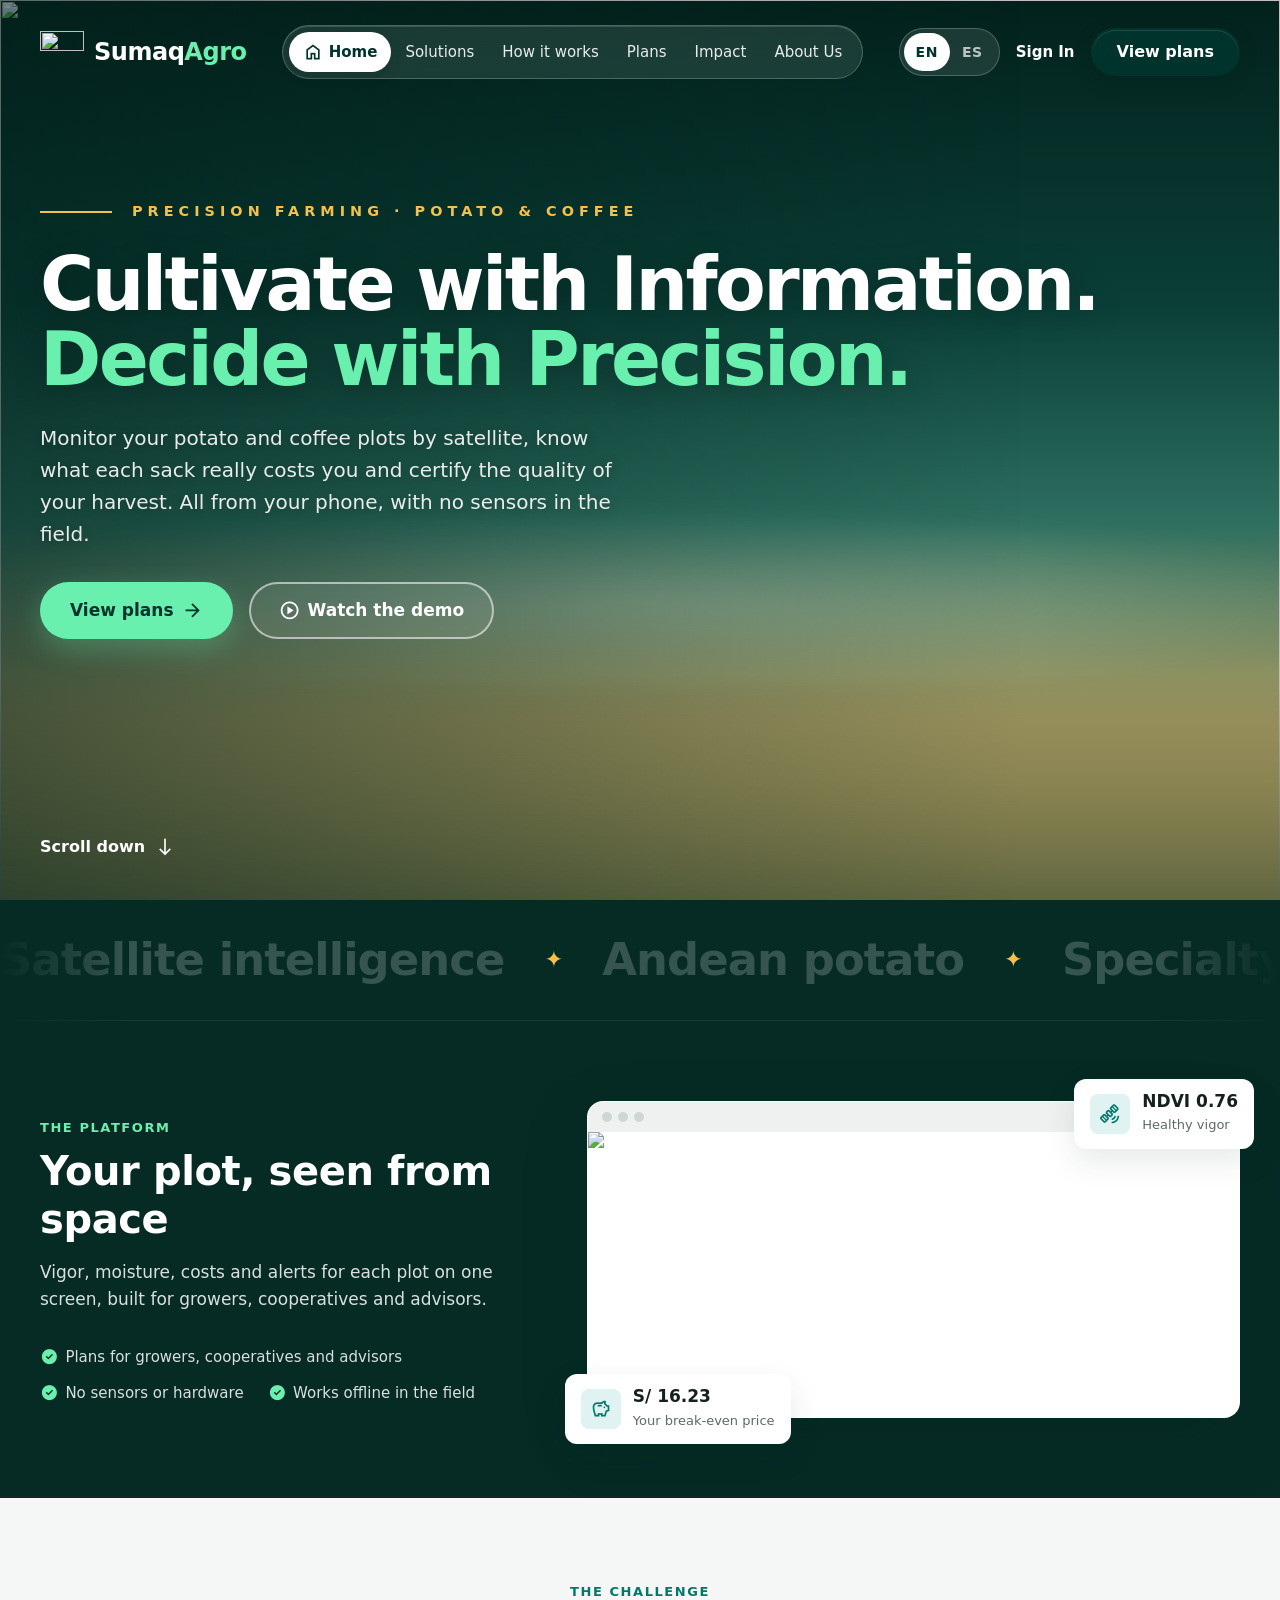
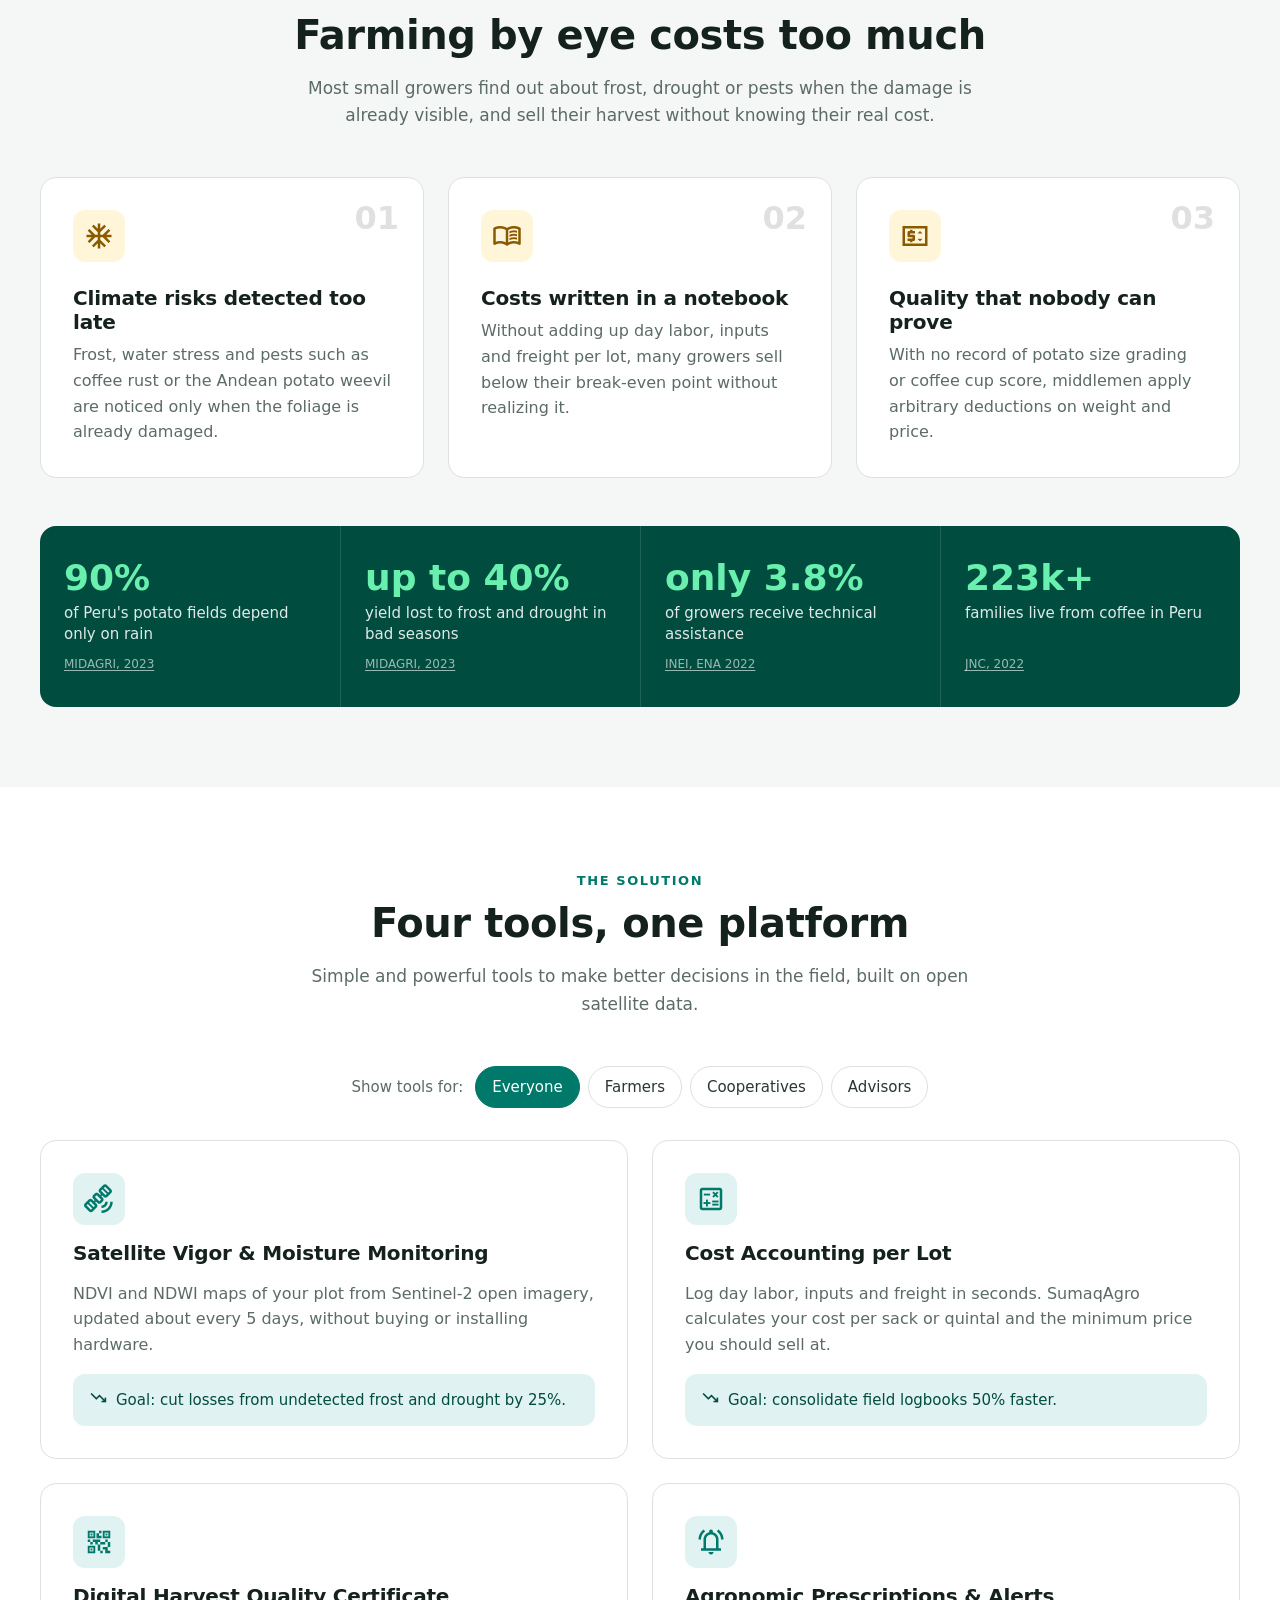
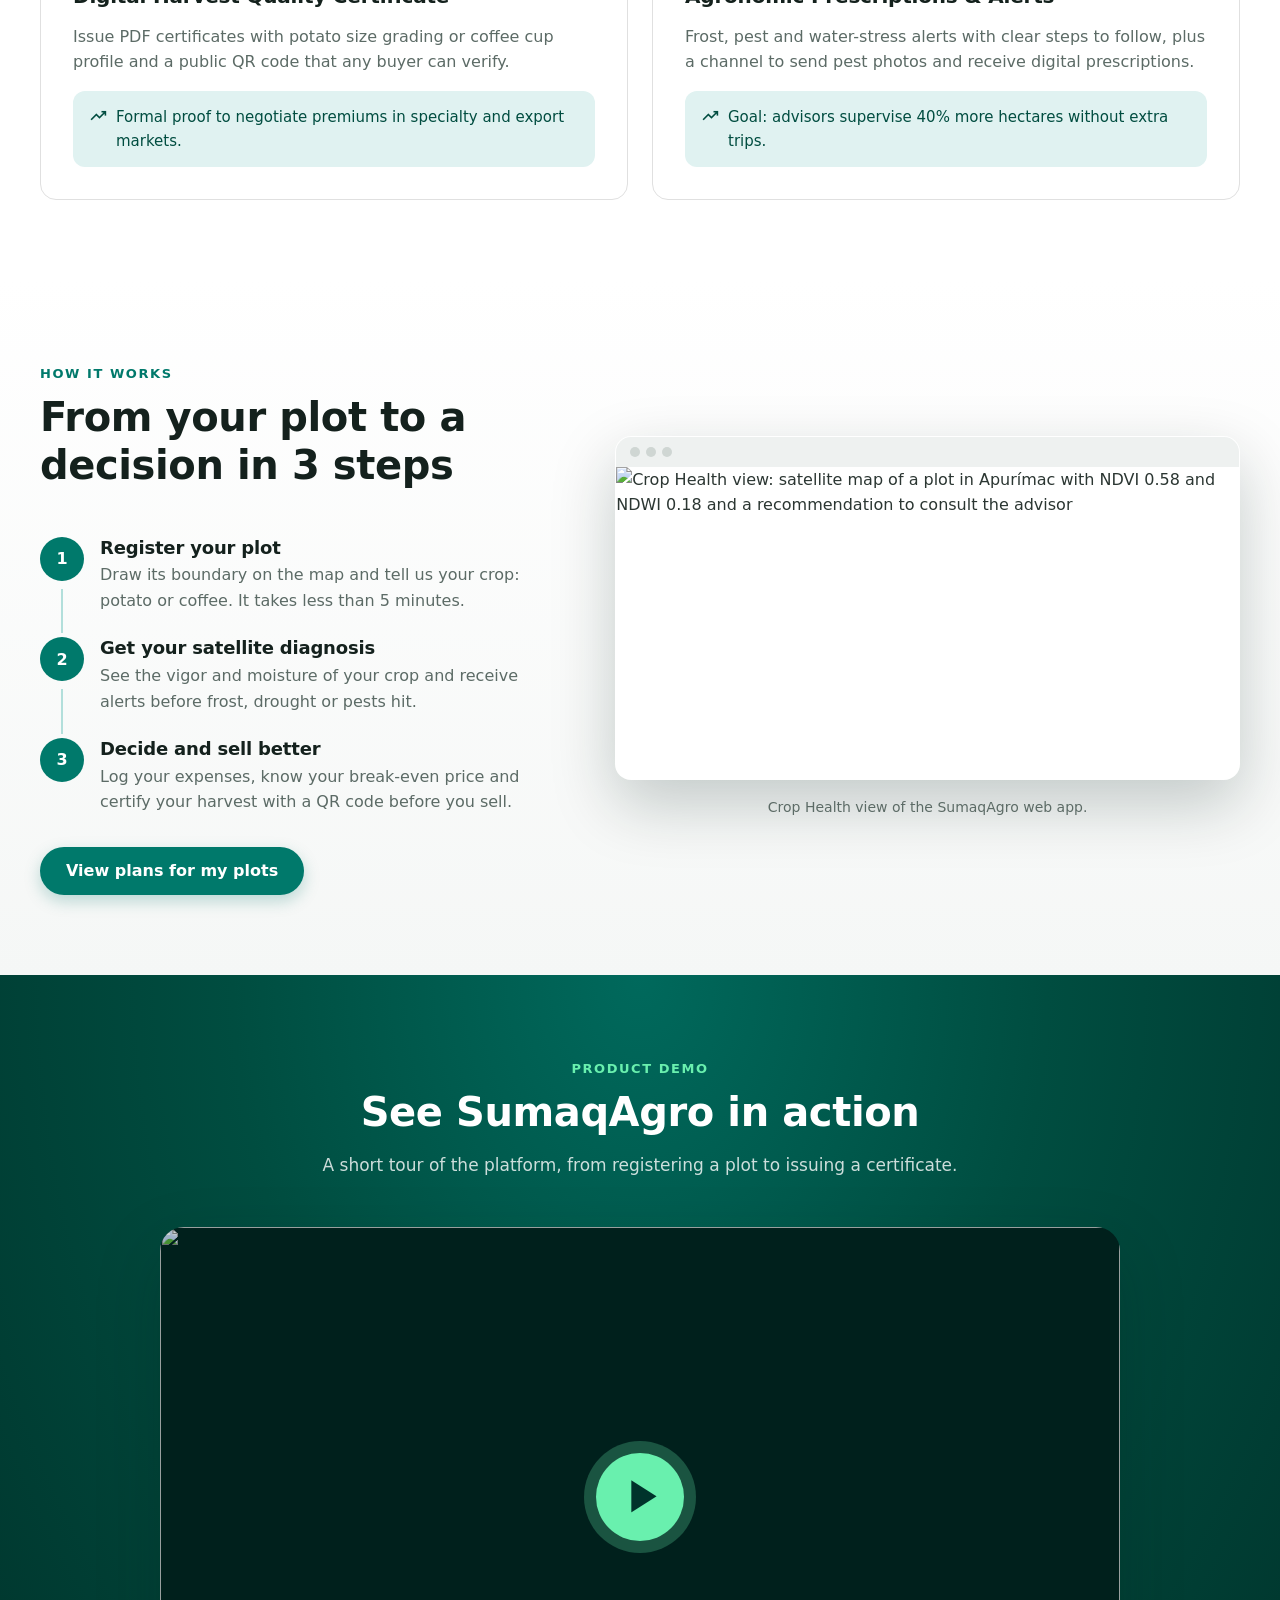
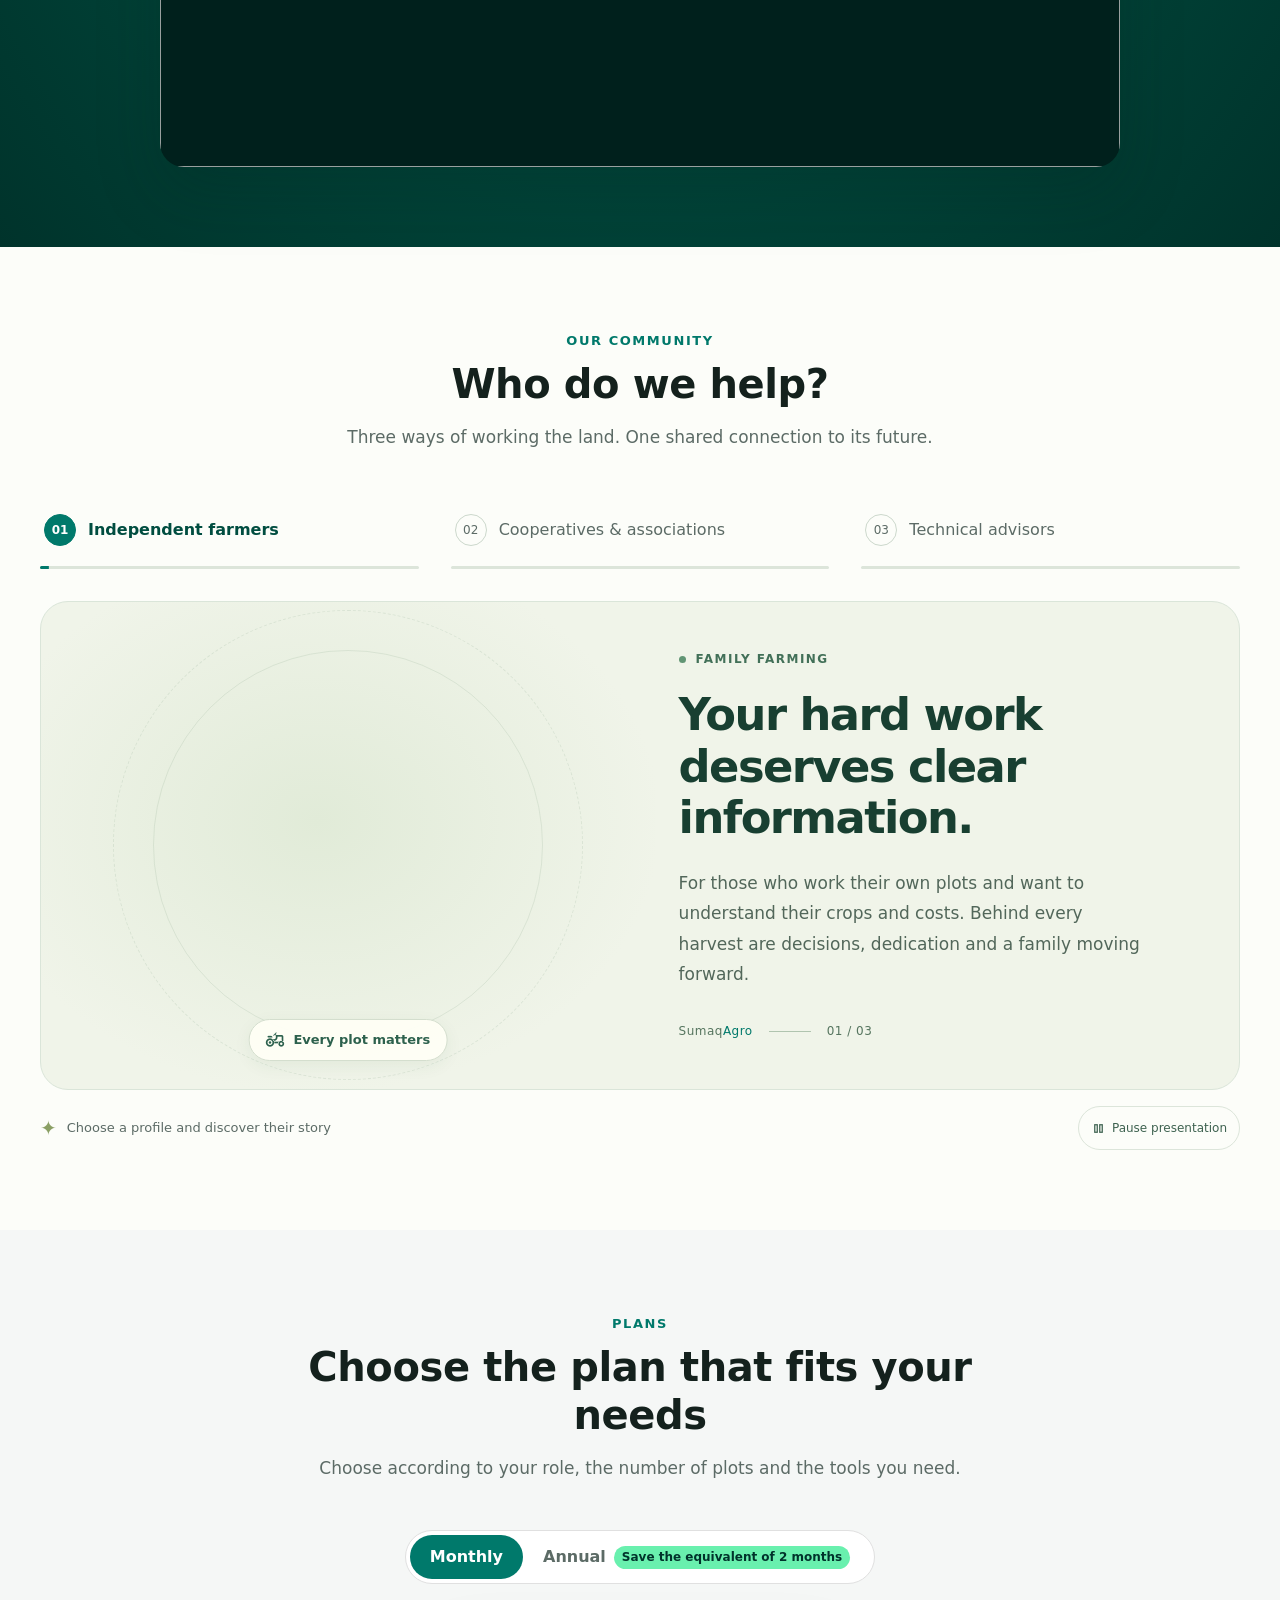
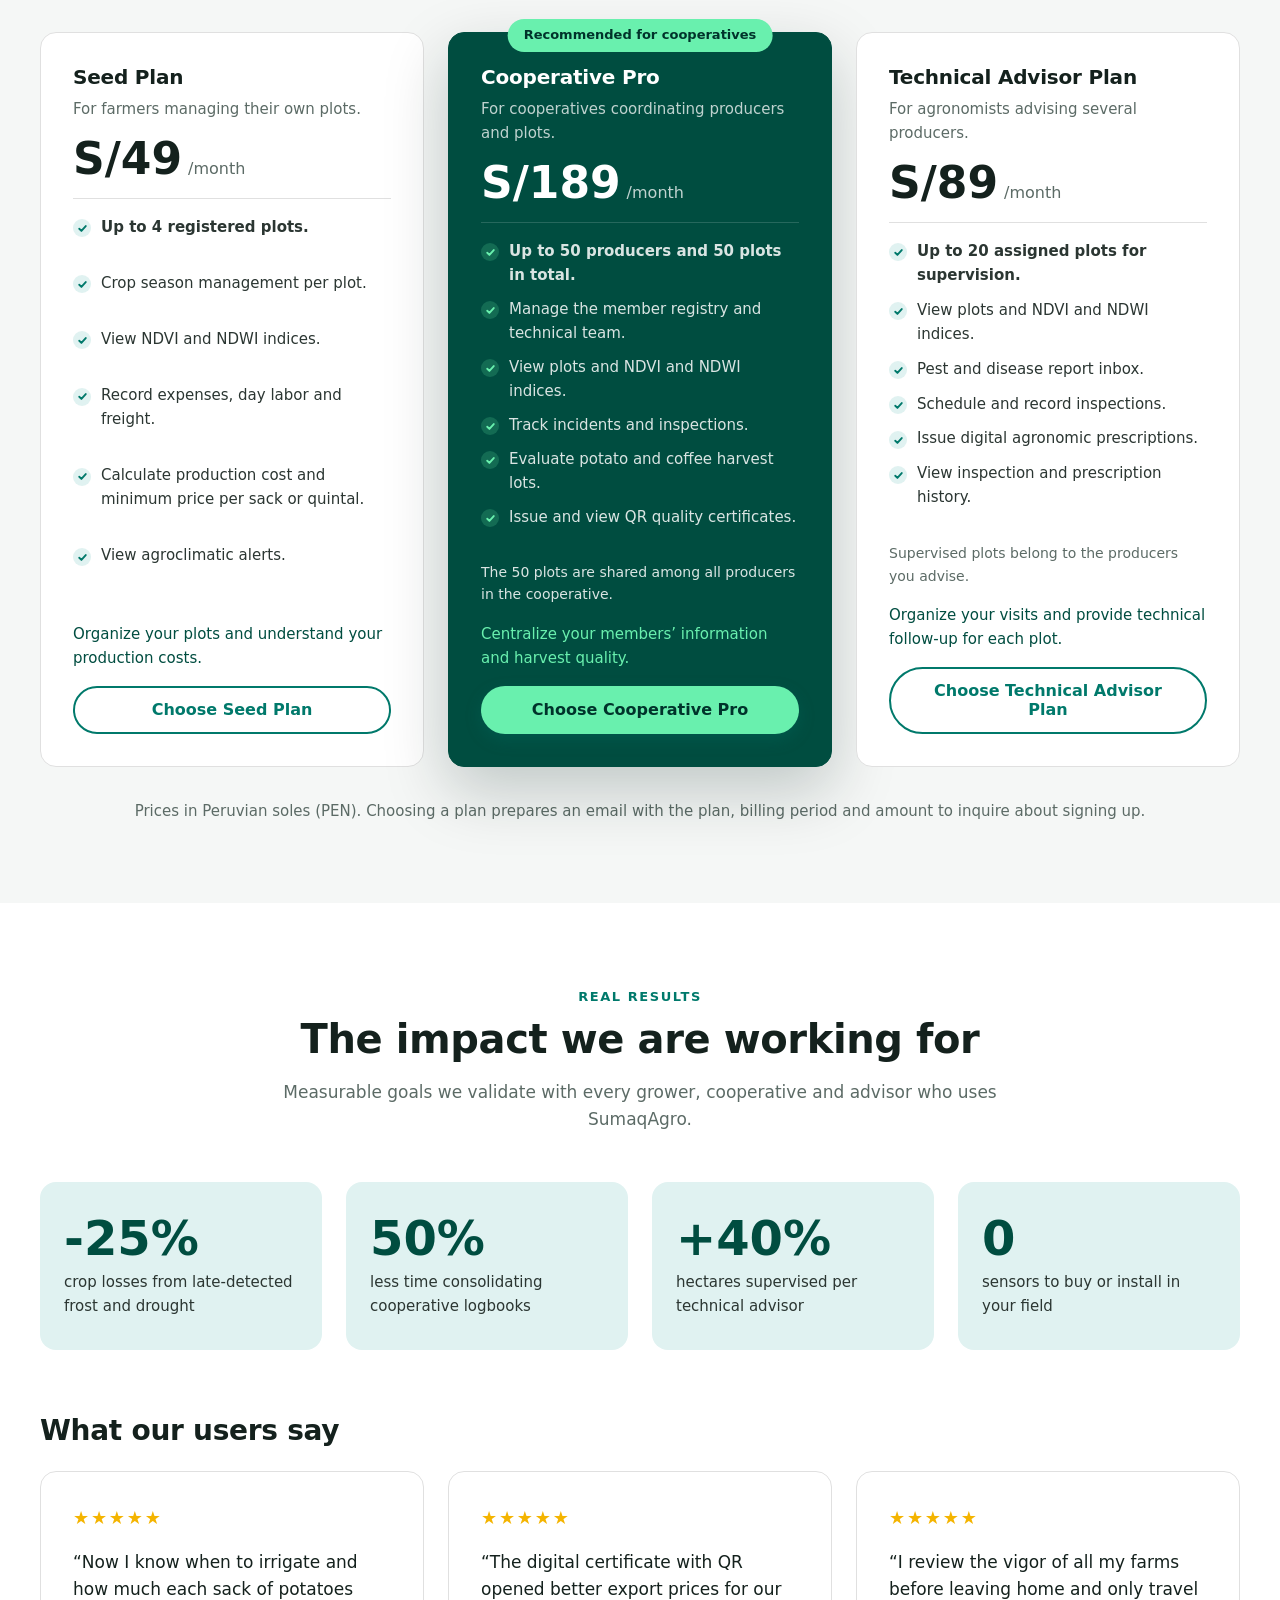
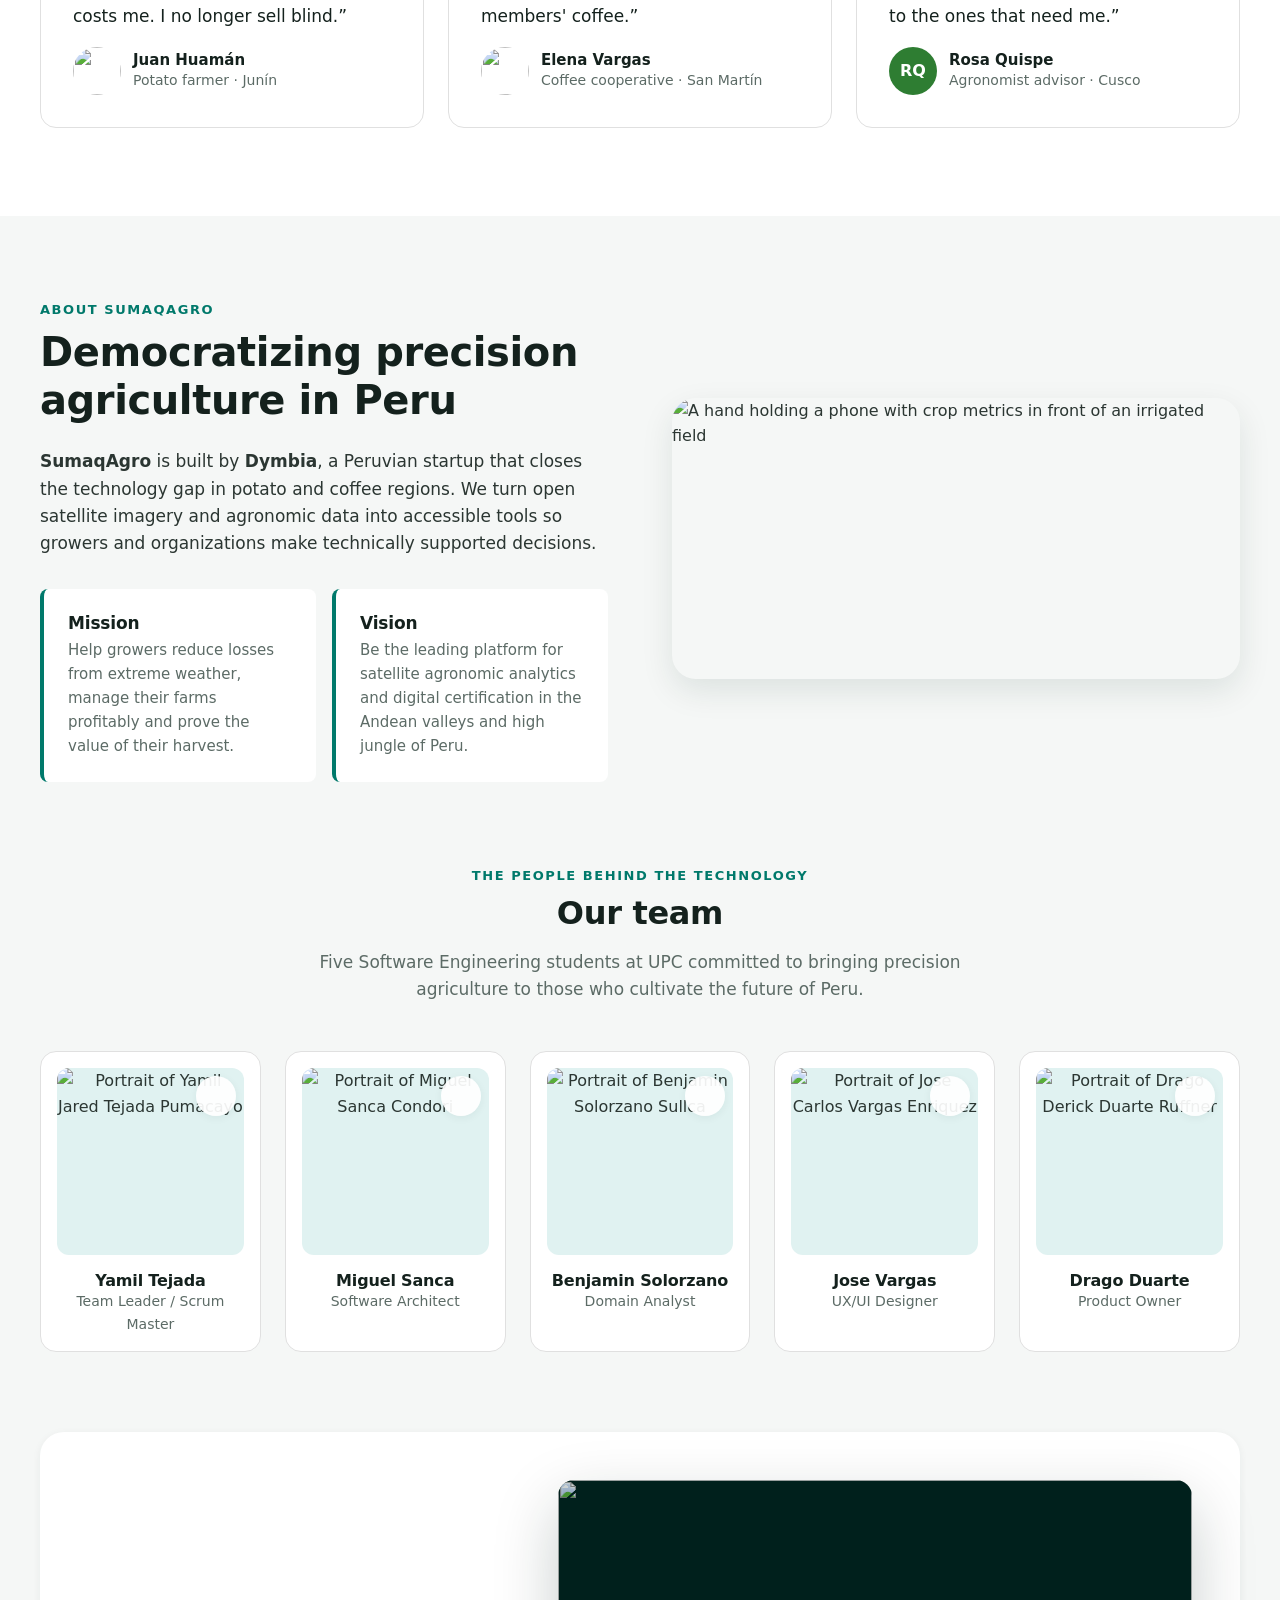
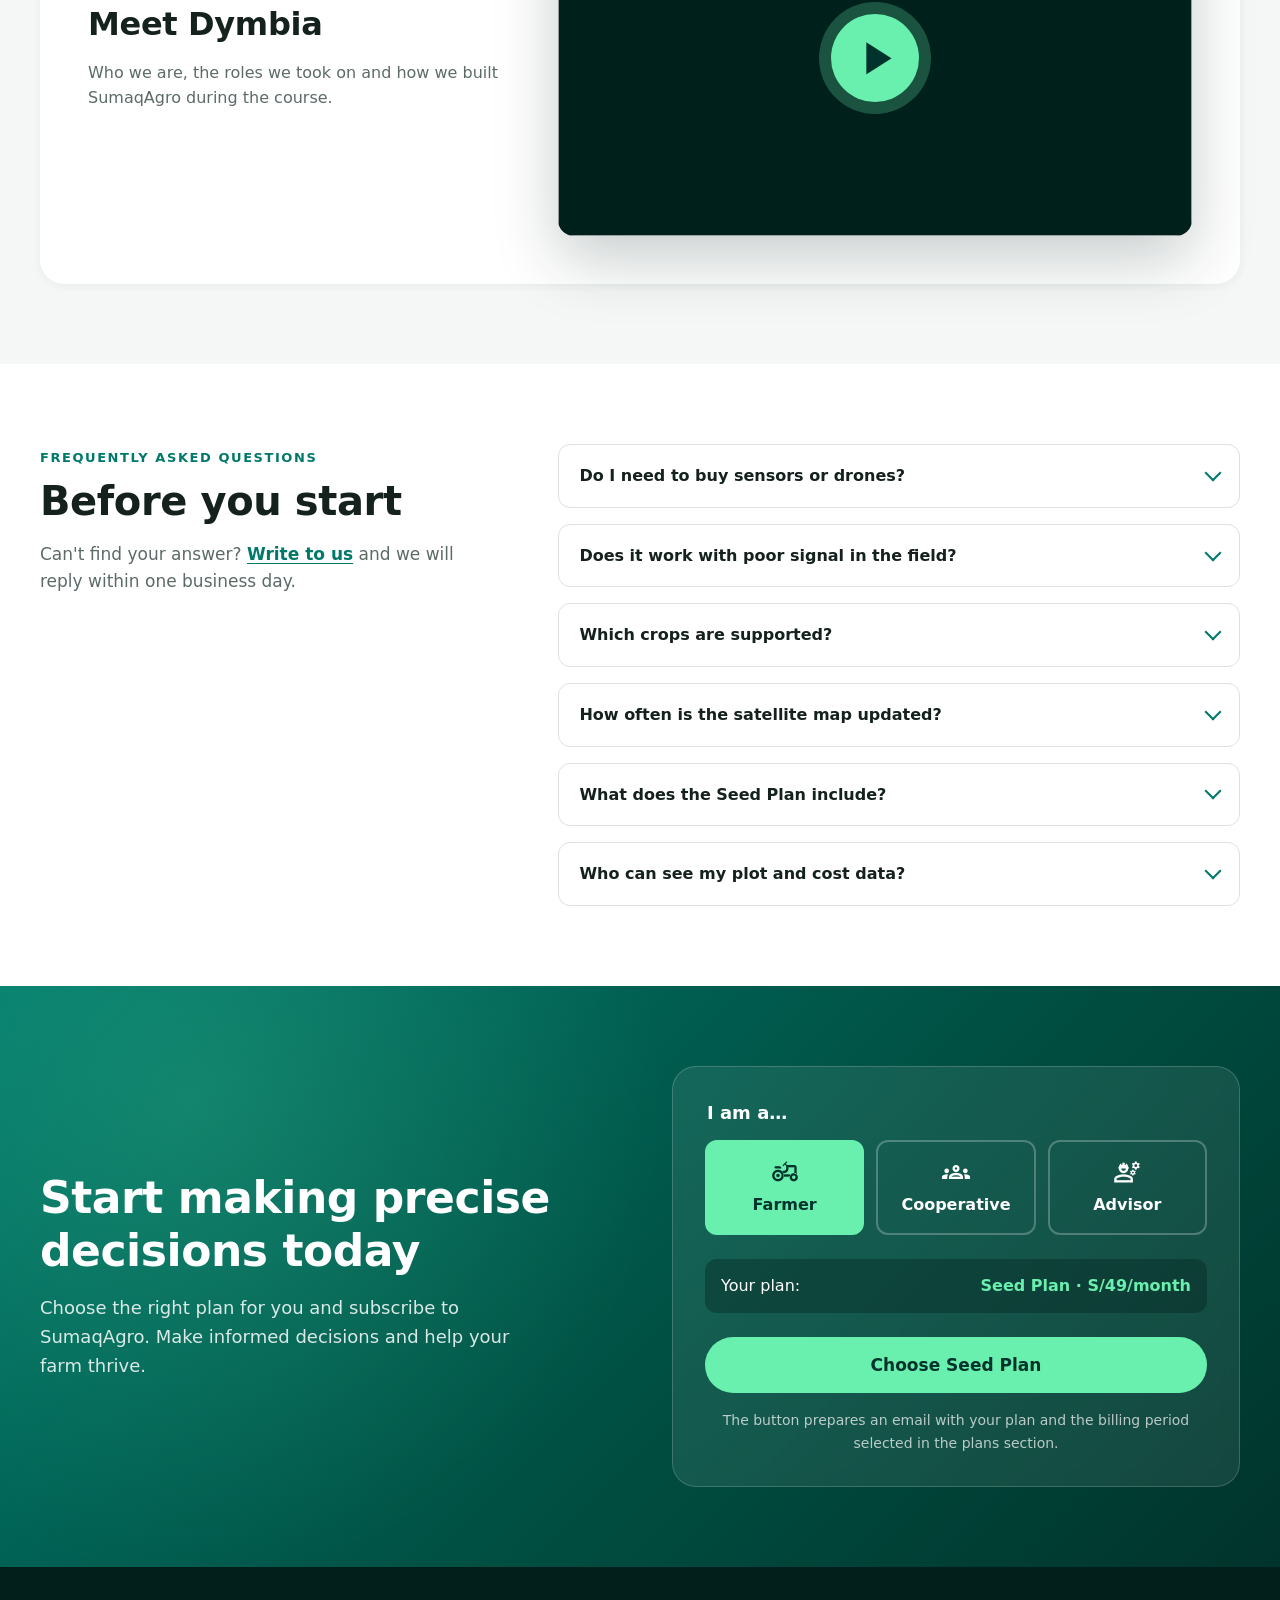
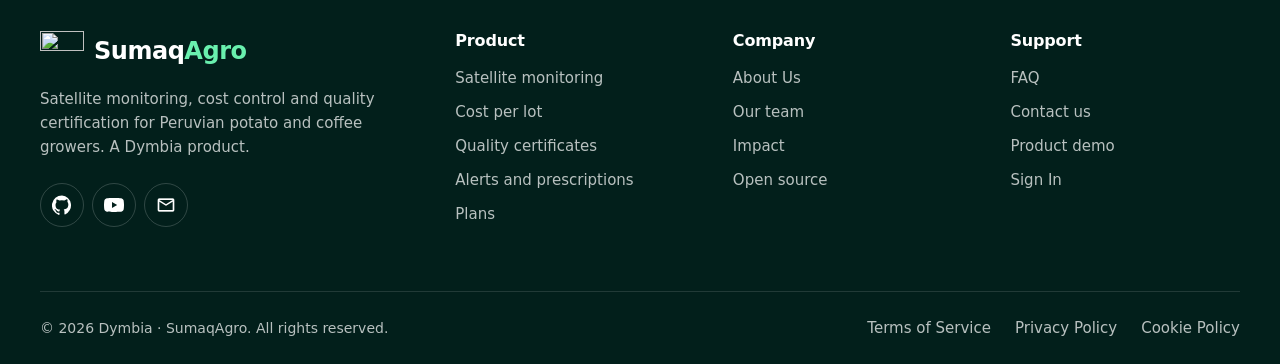
==== commit 5b103d6b: "fix(index): remove outdated team member details and update video ID" ====
--- a/public/index.html
+++ b/public/index.html
@@ -605,22 +605,6 @@
                             </a>
                         </li>
                         <li class="team-card reveal">
-                            <img src="assets/images/salcedo-andy.png" alt="Portrait of Andy Salcedo" width="480" height="643" loading="lazy">
-                            <h4>Andy Salcedo</h4>
-                            <p data-i18n="team_role6">Software Developer</p>
-                            <a class="team-card__link" href="https://github.com/dymbia-opensource" target="_blank" rel="noopener" aria-label="Benjamin Solorzano on GitHub (opens in a new tab)">
-                                <span class="github-icon" aria-hidden="true"></span>
-                            </a>
-                        </li>
-                        <li class="team-card reveal">
-                            <img src="assets/images/yarleque-cristina.png" alt="Portrait of Jose Carlos Vargas Enriquez" width="480" height="480" loading="lazy">
-                            <h4>Cristina Yarleque</h4>
-                            <p data-i18n="team_role3">UX/UI Designer</p>
-                            <a class="team-card__link" href="https://github.com/dymbia-opensource" target="_blank" rel="noopener" aria-label="Jose Vargas on GitHub (opens in a new tab)">
-                                <span class="github-icon" aria-hidden="true"></span>
-                            </a>
-                        </li>
-                        <li class="team-card reveal">
                             <img src="assets/images/vargas-jose.webp" alt="Portrait of Jose Carlos Vargas Enriquez" width="480" height="480" loading="lazy">
                             <h4>Jose Vargas</h4>
                             <p data-i18n="team_role3">UX/UI Designer</p>
@@ -644,7 +628,7 @@
                         <h3 class="section-title section-title--sm" id="about-team-title" data-i18n="about_team_video_title">Meet Dymbia</h3>
                         <p data-i18n="about_team_video_subtitle">Who we are, the roles we took on and how we built SumaqAgro during the course.</p>
                     </div>
-                    <div class="video video--compact" data-video-id="" data-video-title="Dymbia — About the Team">
+                    <div class="video video--compact" data-video-id="uXbPyU6RQG8" data-video-title="Dymbia — About the Team">
                         <img class="video__poster" src="assets/images/about-farm.webp" alt="" width="720" height="357" loading="lazy">
                         <button class="video__play" type="button" aria-label="Play the team video" data-i18n-attr="aria-label:about_team_video_play">
                             <span class="material-symbols-outlined" aria-hidden="true">play_arrow</span>
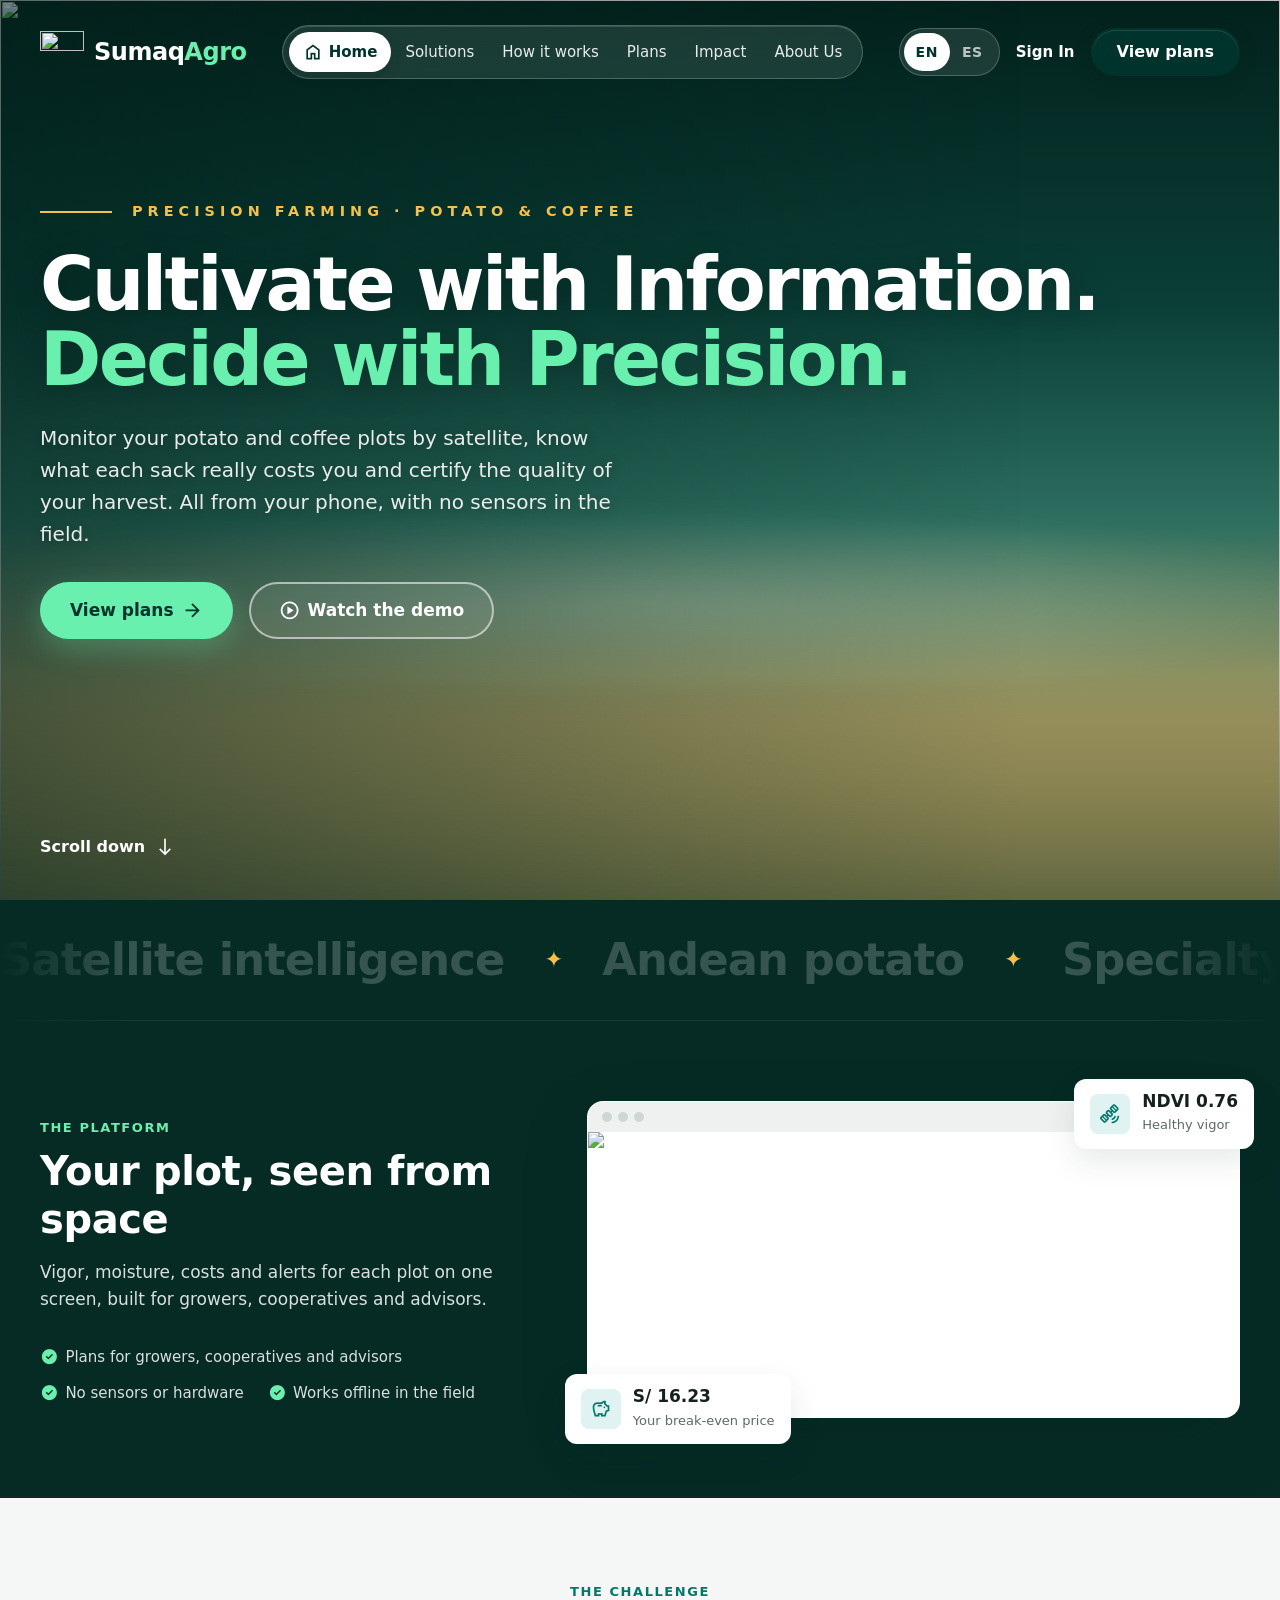
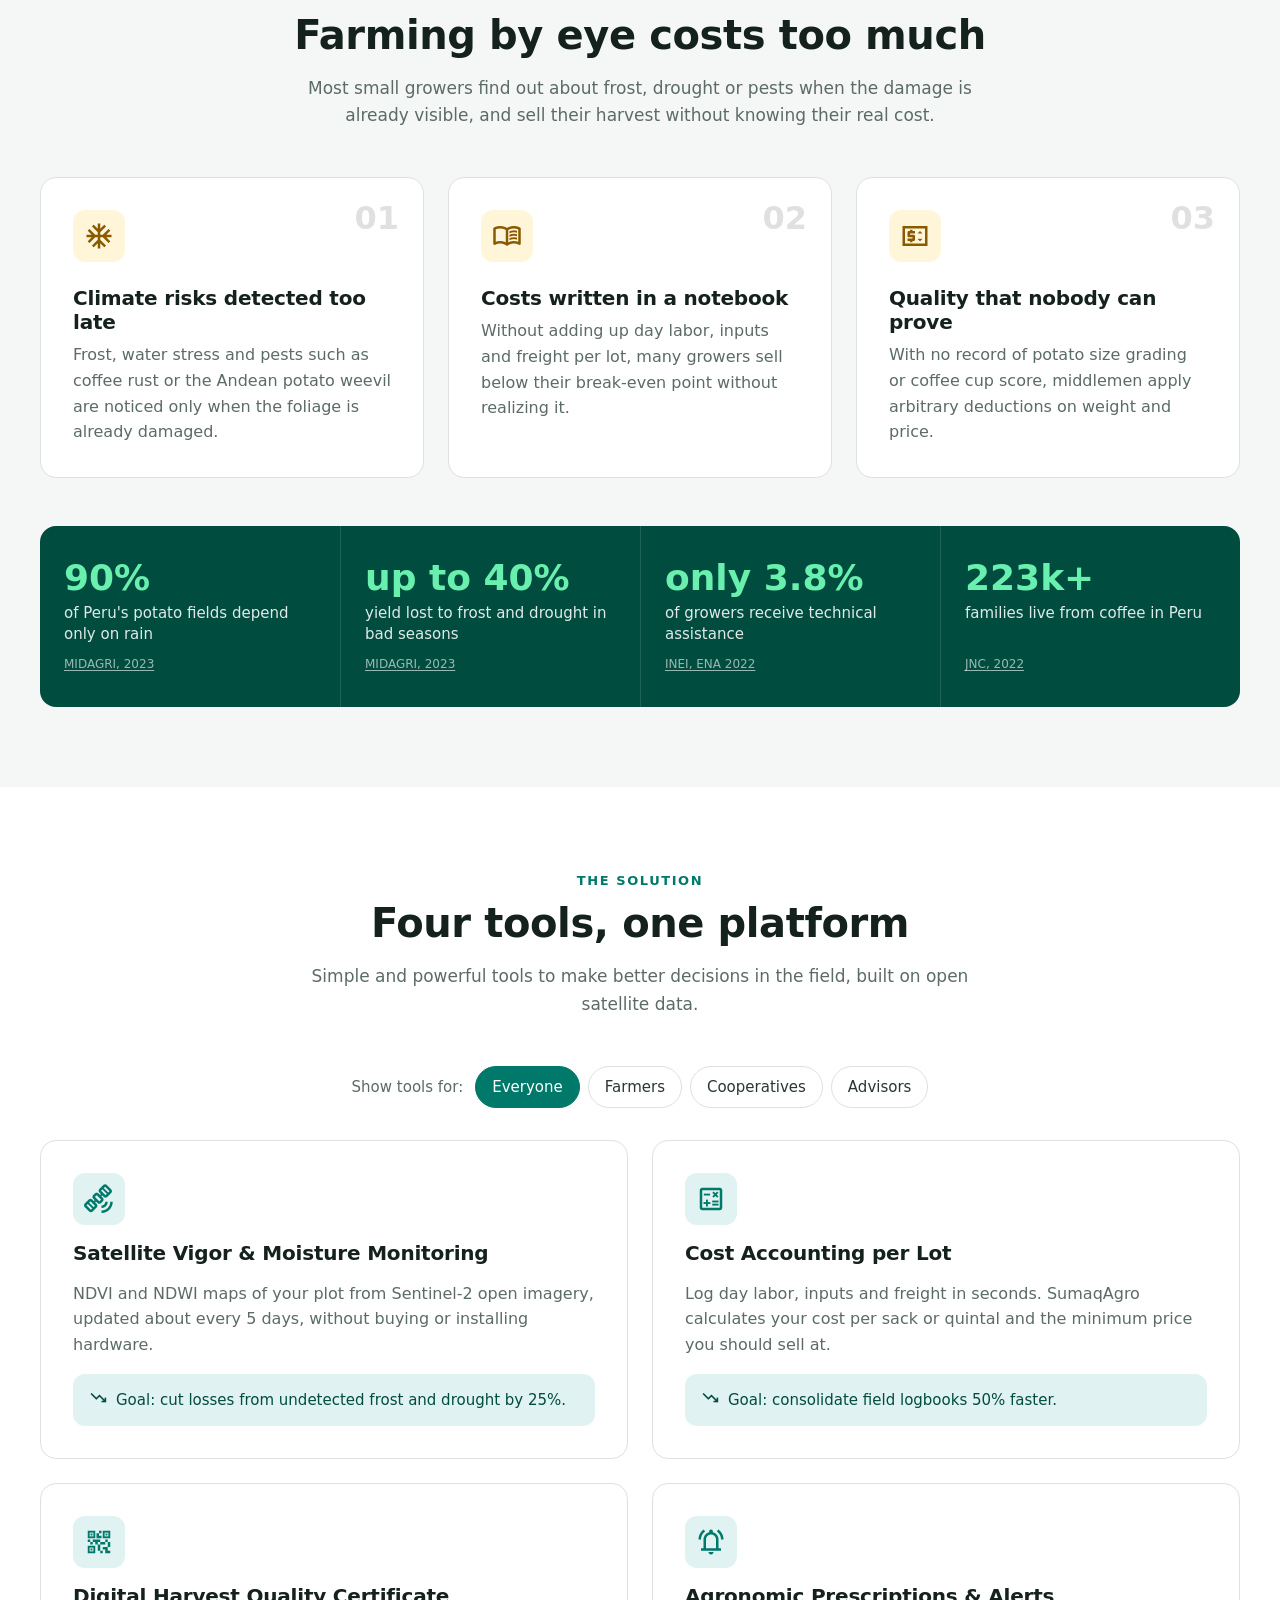
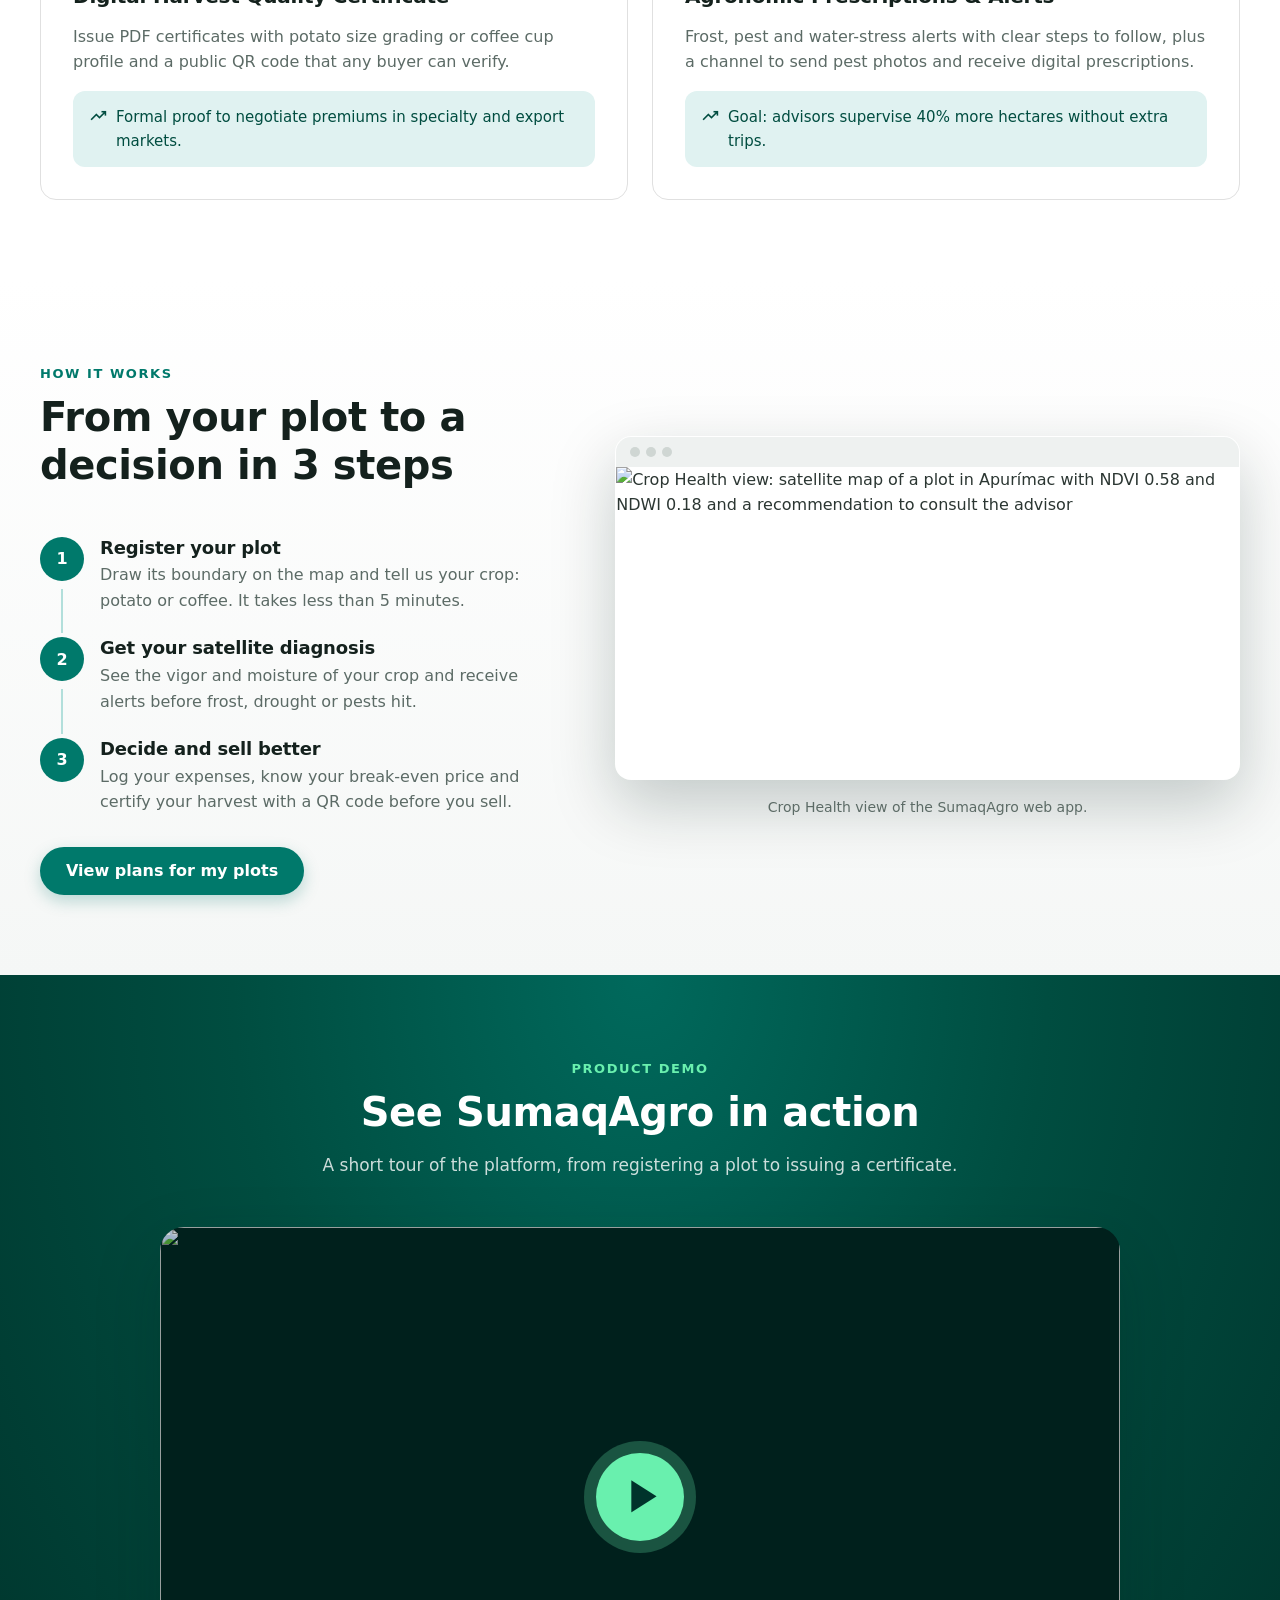
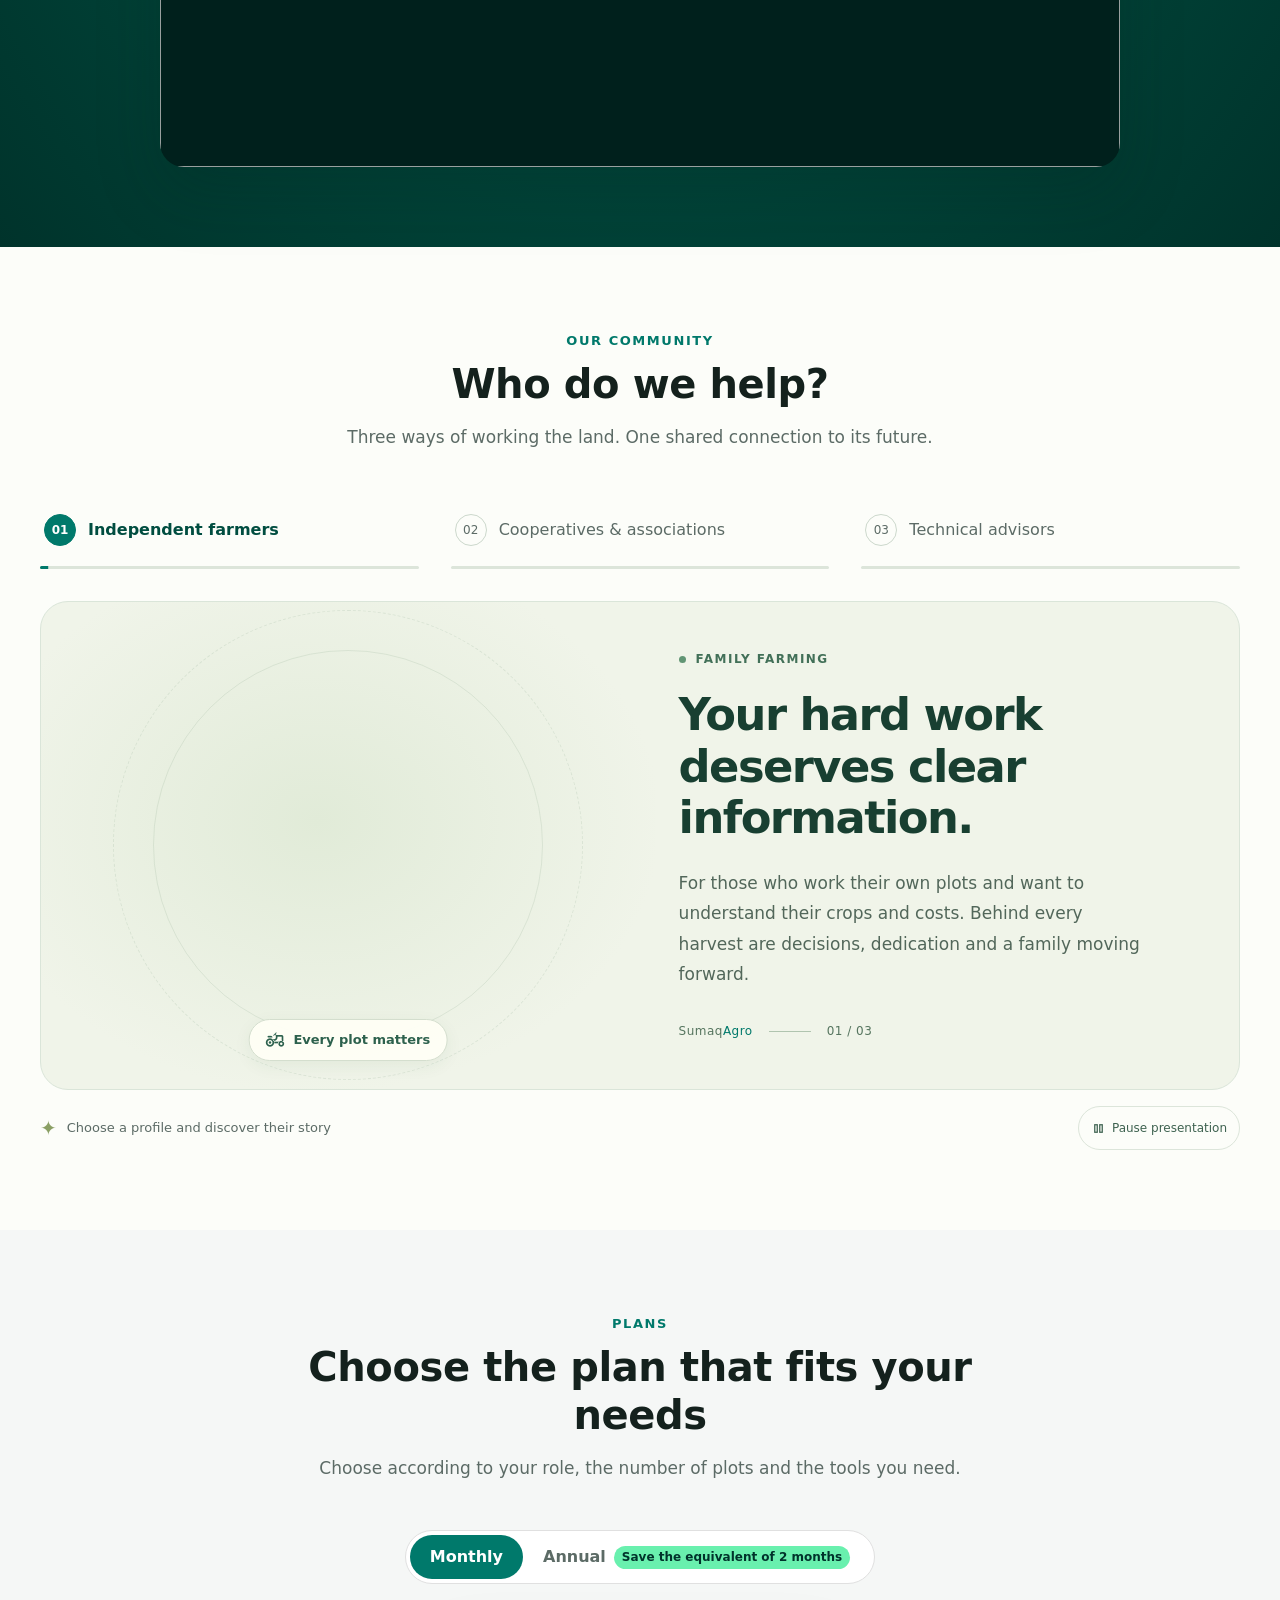
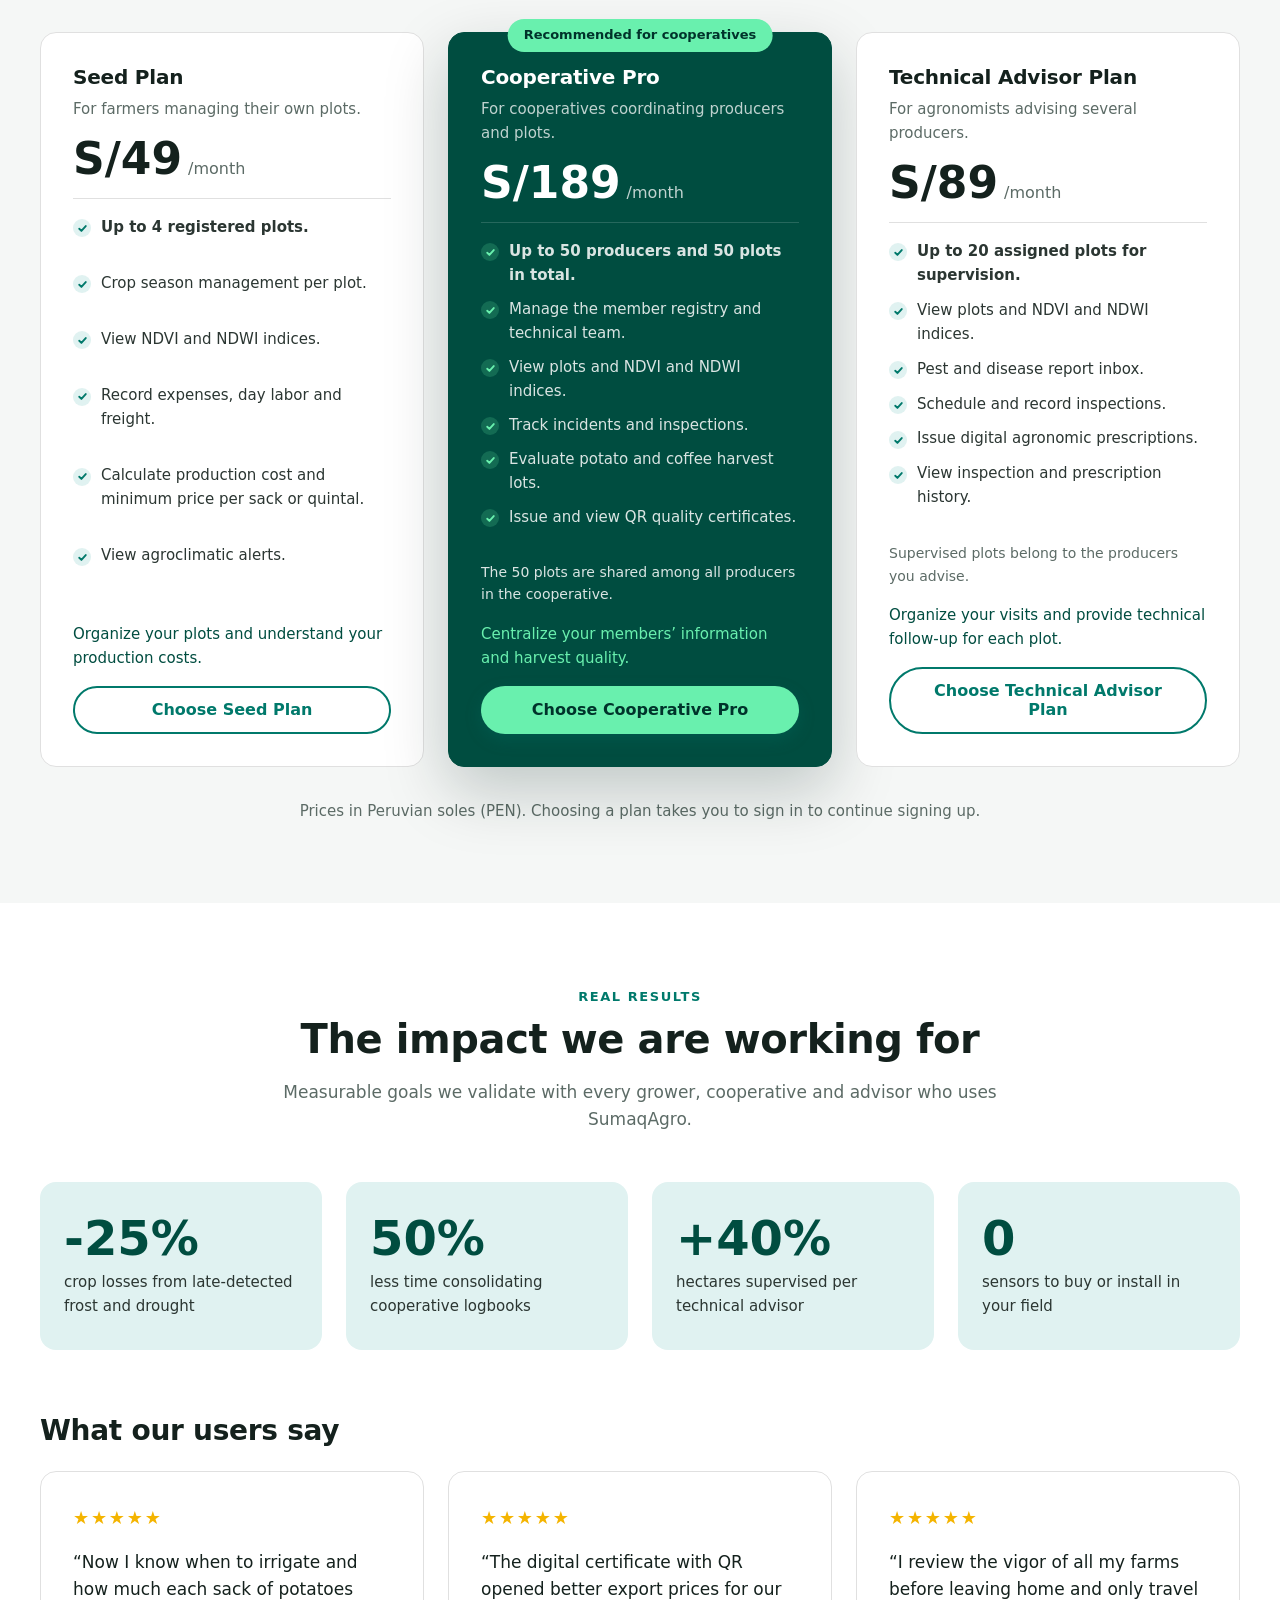
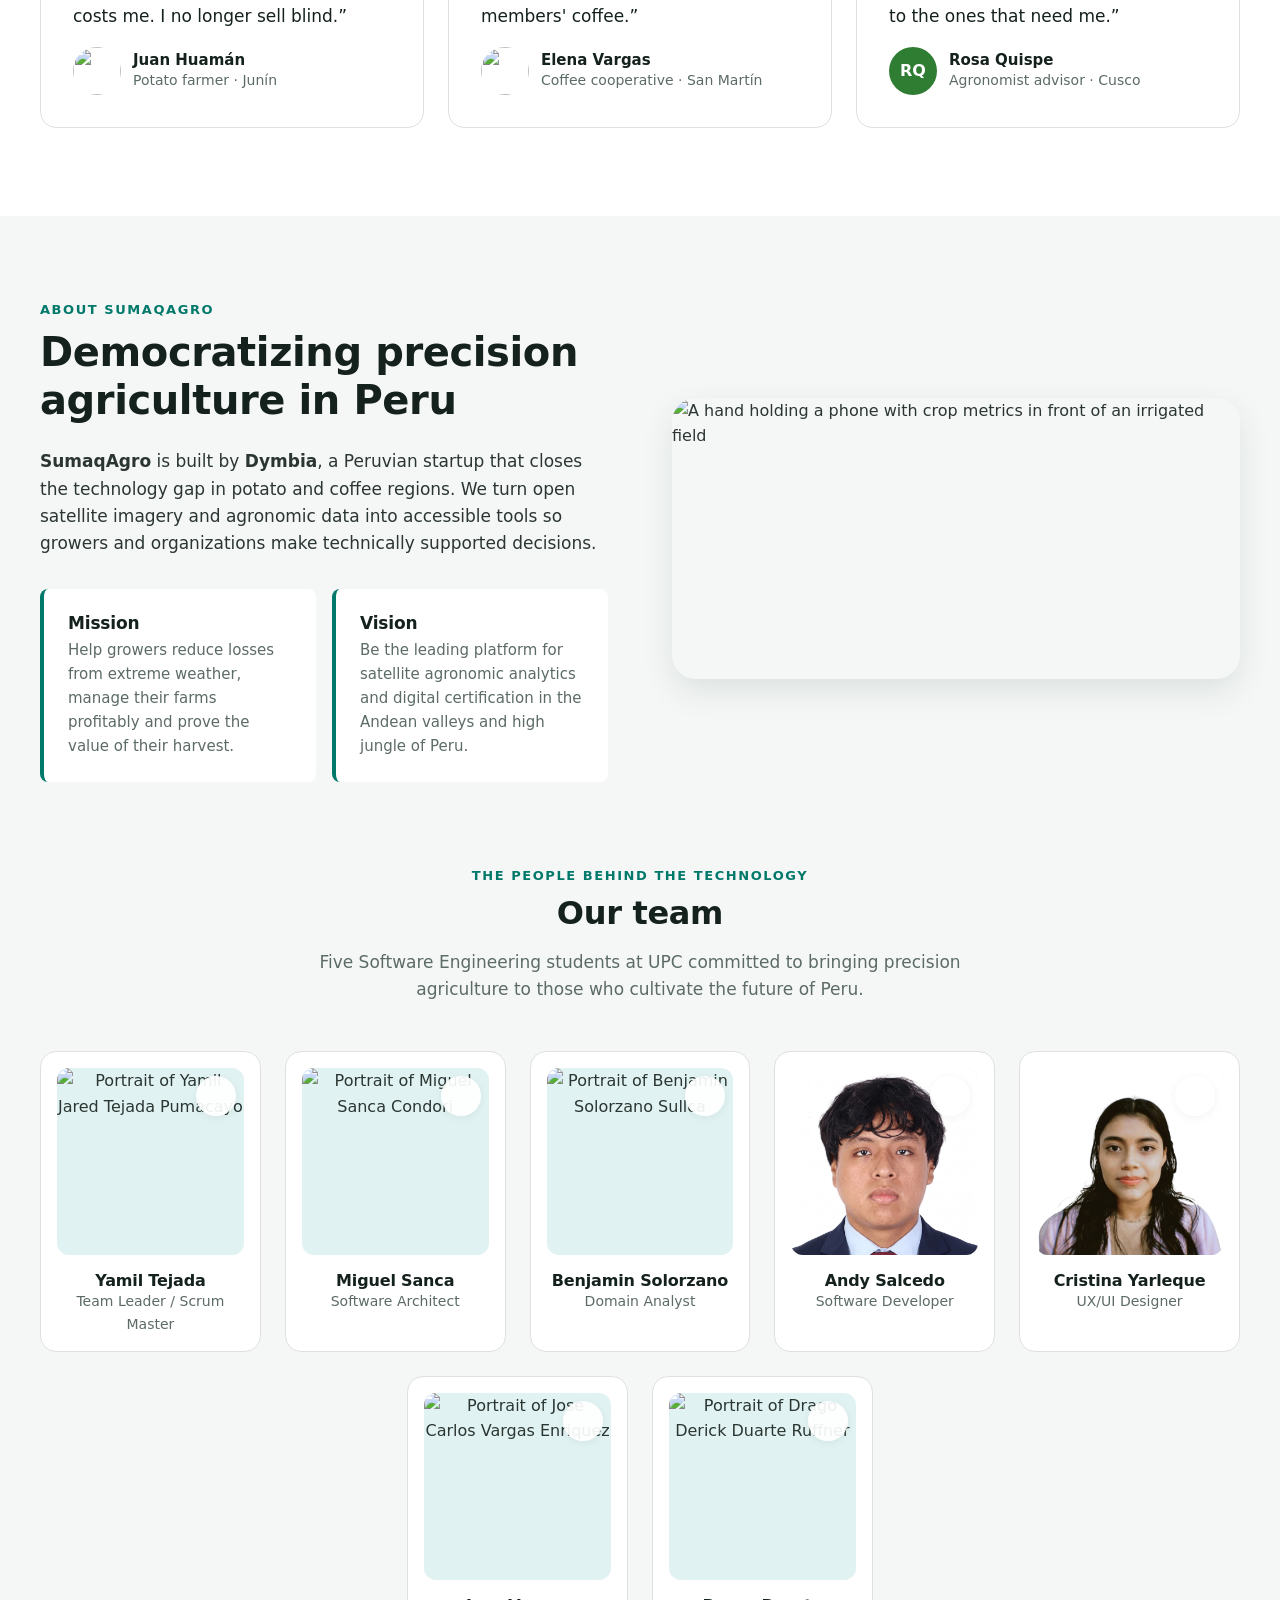
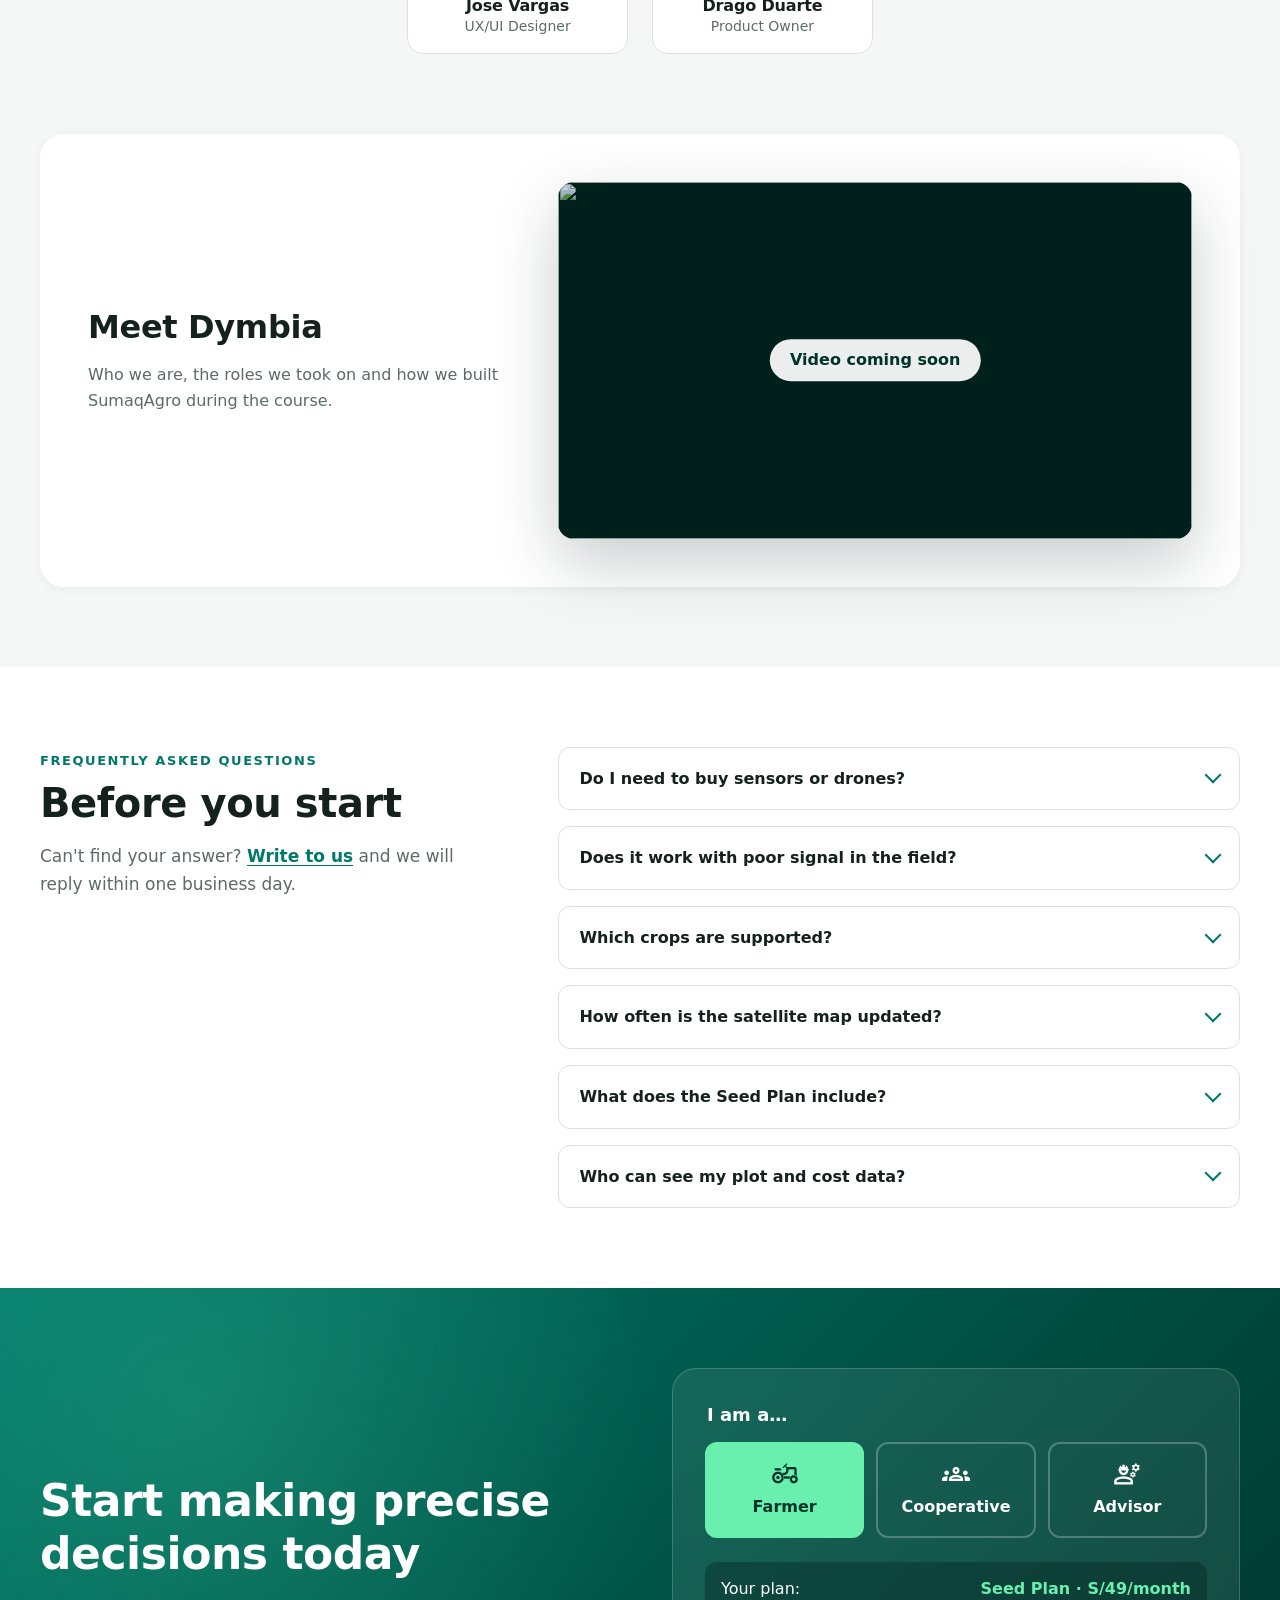
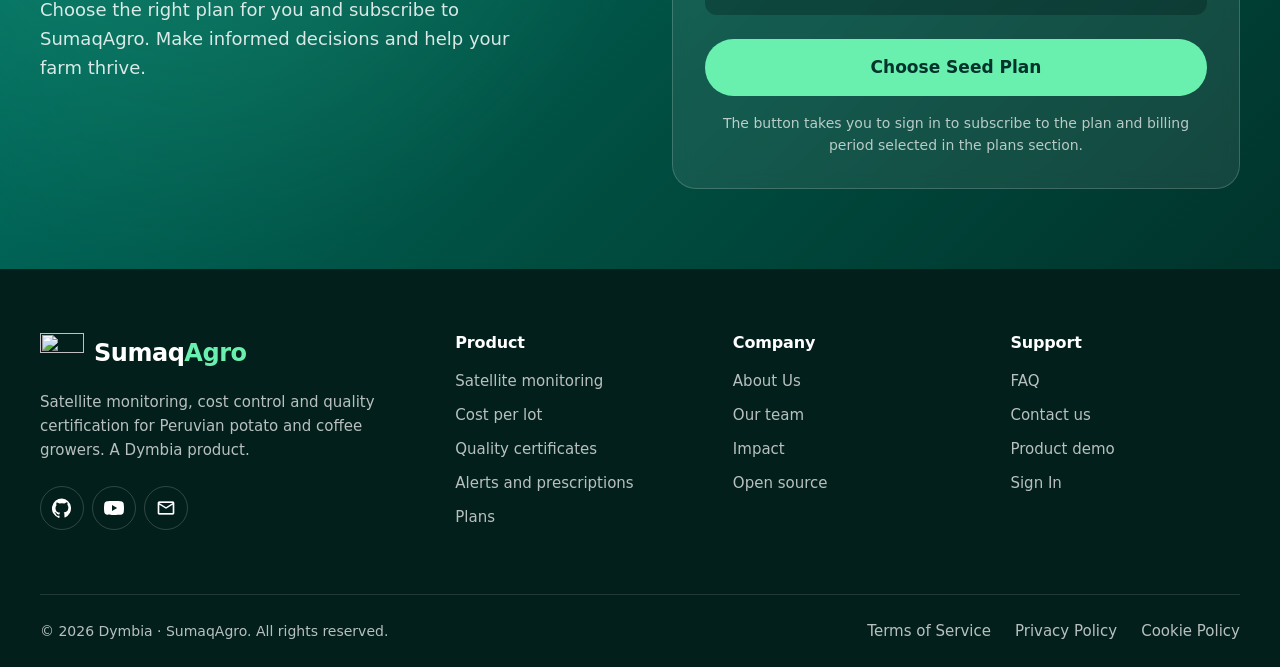
==== commit c2954899: "feat(pricing): update plan contact links to redirect users to sign-in page" ====
--- a/public/index.html
+++ b/public/index.html
@@ -428,7 +428,7 @@
                             <li data-i18n="plan1_f6">View agroclimatic alerts.</li>
                         </ul>
                         <p class="pricing-card__summary" data-i18n="plan1_summary">Organize your plots and understand your production costs.</p>
-                        <a class="button button--outline button--block" href="mailto:contacto@sumaqagro.pe?subject=SumaqAgro%20plan%20inquiry&amp;body=I%20am%20interested%20in%20the%20Seed%20Plan%20from%20SumaqAgro%2C%20monthly%20billing%2C%20at%20S%2F49%20per%20month." data-plan-contact="seed" data-i18n="plan1_btn">Choose Seed Plan</a>
+                        <a class="button button--outline button--block" href="https://sumaqagro-appweb.web.app/demo-access" data-plan-contact="seed" data-i18n="plan1_btn">Choose Seed Plan</a>
                     </article>
 
                     <article class="pricing-card pricing-card--featured reveal">
@@ -450,7 +450,7 @@
                         </ul>
                         <p class="pricing-card__capacity-note" data-i18n="plan2_capacity_note">The 50 plots are shared among all producers in the cooperative.</p>
                         <p class="pricing-card__summary" data-i18n="plan2_summary">Centralize your members’ information and harvest quality.</p>
-                        <a class="button button--primary button--block" href="mailto:contacto@sumaqagro.pe?subject=SumaqAgro%20plan%20inquiry&amp;body=I%20am%20interested%20in%20the%20Cooperative%20Pro%20from%20SumaqAgro%2C%20monthly%20billing%2C%20at%20S%2F189%20per%20month." data-plan-contact="cooperative" data-i18n="plan2_btn">Choose Cooperative Pro</a>
+                        <a class="button button--primary button--block" href="https://sumaqagro-appweb.web.app/demo-access" data-plan-contact="cooperative" data-i18n="plan2_btn">Choose Cooperative Pro</a>
                     </article>
 
                     <article class="pricing-card reveal">
@@ -471,10 +471,10 @@
                         </ul>
                         <p class="pricing-card__capacity-note" data-i18n="plan3_capacity_note">Supervised plots belong to the producers you advise.</p>
                         <p class="pricing-card__summary" data-i18n="plan3_summary">Organize your visits and provide technical follow-up for each plot.</p>
-                        <a class="button button--outline button--block" href="mailto:contacto@sumaqagro.pe?subject=SumaqAgro%20plan%20inquiry&amp;body=I%20am%20interested%20in%20the%20Technical%20Advisor%20Plan%20from%20SumaqAgro%2C%20monthly%20billing%2C%20at%20S%2F89%20per%20month." data-plan-contact="advisor" data-i18n="plan3_btn">Choose Technical Advisor Plan</a>
-                    </article>
-                </div>
-                <p class="pricing__footnote" data-i18n="plans_footnote">Prices in Peruvian soles (PEN). Choosing a plan prepares an email with the plan, billing period and amount to inquire about signing up.</p>
+                        <a class="button button--outline button--block" href="https://sumaqagro-appweb.web.app/demo-access" data-plan-contact="advisor" data-i18n="plan3_btn">Choose Technical Advisor Plan</a>
+                    </article>
+                </div>
+                <p class="pricing__footnote" data-i18n="plans_footnote">Prices in Peruvian soles (PEN). Choosing a plan takes you to sign in to continue signing up.</p>
             </div>
         </section>
 
@@ -605,6 +605,22 @@
                             </a>
                         </li>
                         <li class="team-card reveal">
+                            <img src="assets/images/salcedo-andy.png" alt="Portrait of Andy Salcedo" width="480" height="643" loading="lazy">
+                            <h4>Andy Salcedo</h4>
+                            <p data-i18n="team_role6">Software Developer</p>
+                            <a class="team-card__link" href="https://github.com/dymbia-opensource" target="_blank" rel="noopener" aria-label="Benjamin Solorzano on GitHub (opens in a new tab)">
+                                <span class="github-icon" aria-hidden="true"></span>
+                            </a>
+                        </li>
+                        <li class="team-card reveal">
+                            <img src="assets/images/yarleque-cristina.png" alt="Portrait of Jose Carlos Vargas Enriquez" width="480" height="480" loading="lazy">
+                            <h4>Cristina Yarleque</h4>
+                            <p data-i18n="team_role3">UX/UI Designer</p>
+                            <a class="team-card__link" href="https://github.com/dymbia-opensource" target="_blank" rel="noopener" aria-label="Jose Vargas on GitHub (opens in a new tab)">
+                                <span class="github-icon" aria-hidden="true"></span>
+                            </a>
+                        </li>
+                        <li class="team-card reveal">
                             <img src="assets/images/vargas-jose.webp" alt="Portrait of Jose Carlos Vargas Enriquez" width="480" height="480" loading="lazy">
                             <h4>Jose Vargas</h4>
                             <p data-i18n="team_role3">UX/UI Designer</p>
@@ -628,7 +644,7 @@
                         <h3 class="section-title section-title--sm" id="about-team-title" data-i18n="about_team_video_title">Meet Dymbia</h3>
                         <p data-i18n="about_team_video_subtitle">Who we are, the roles we took on and how we built SumaqAgro during the course.</p>
                     </div>
-                    <div class="video video--compact" data-video-id="uXbPyU6RQG8" data-video-title="Dymbia — About the Team">
+                    <div class="video video--compact" data-video-id="" data-video-title="Dymbia — About the Team">
                         <img class="video__poster" src="assets/images/about-farm.webp" alt="" width="720" height="357" loading="lazy">
                         <button class="video__play" type="button" aria-label="Play the team video" data-i18n-attr="aria-label:about_team_video_play">
                             <span class="material-symbols-outlined" aria-hidden="true">play_arrow</span>
@@ -706,8 +722,8 @@
                         <span data-i18n="finder_result">Your plan:</span>
                         <strong data-finder-plan>Seed Plan · S/49/month</strong>
                     </p>
-                    <a class="button button--accent button--block button--large" href="mailto:contacto@sumaqagro.pe?subject=SumaqAgro%20plan%20inquiry&amp;body=I%20am%20interested%20in%20the%20Seed%20Plan%20from%20SumaqAgro%2C%20monthly%20billing%2C%20at%20S%2F49%20per%20month." data-plan-contact="seed" data-finder-cta>Choose Seed Plan</a>
-                    <p class="plan-finder__note" data-i18n="finder_note">The button prepares an email with your plan and the billing period selected in the plans section.</p>
+                    <a class="button button--accent button--block button--large" href="https://sumaqagro-appweb.web.app/demo-access" data-plan-contact="seed" data-finder-cta>Choose Seed Plan</a>
+                    <p class="plan-finder__note" data-i18n="finder_note">The button takes you to sign in to subscribe to the plan and billing period selected in the plans section.</p>
                 </div>
             </div>
         </section>
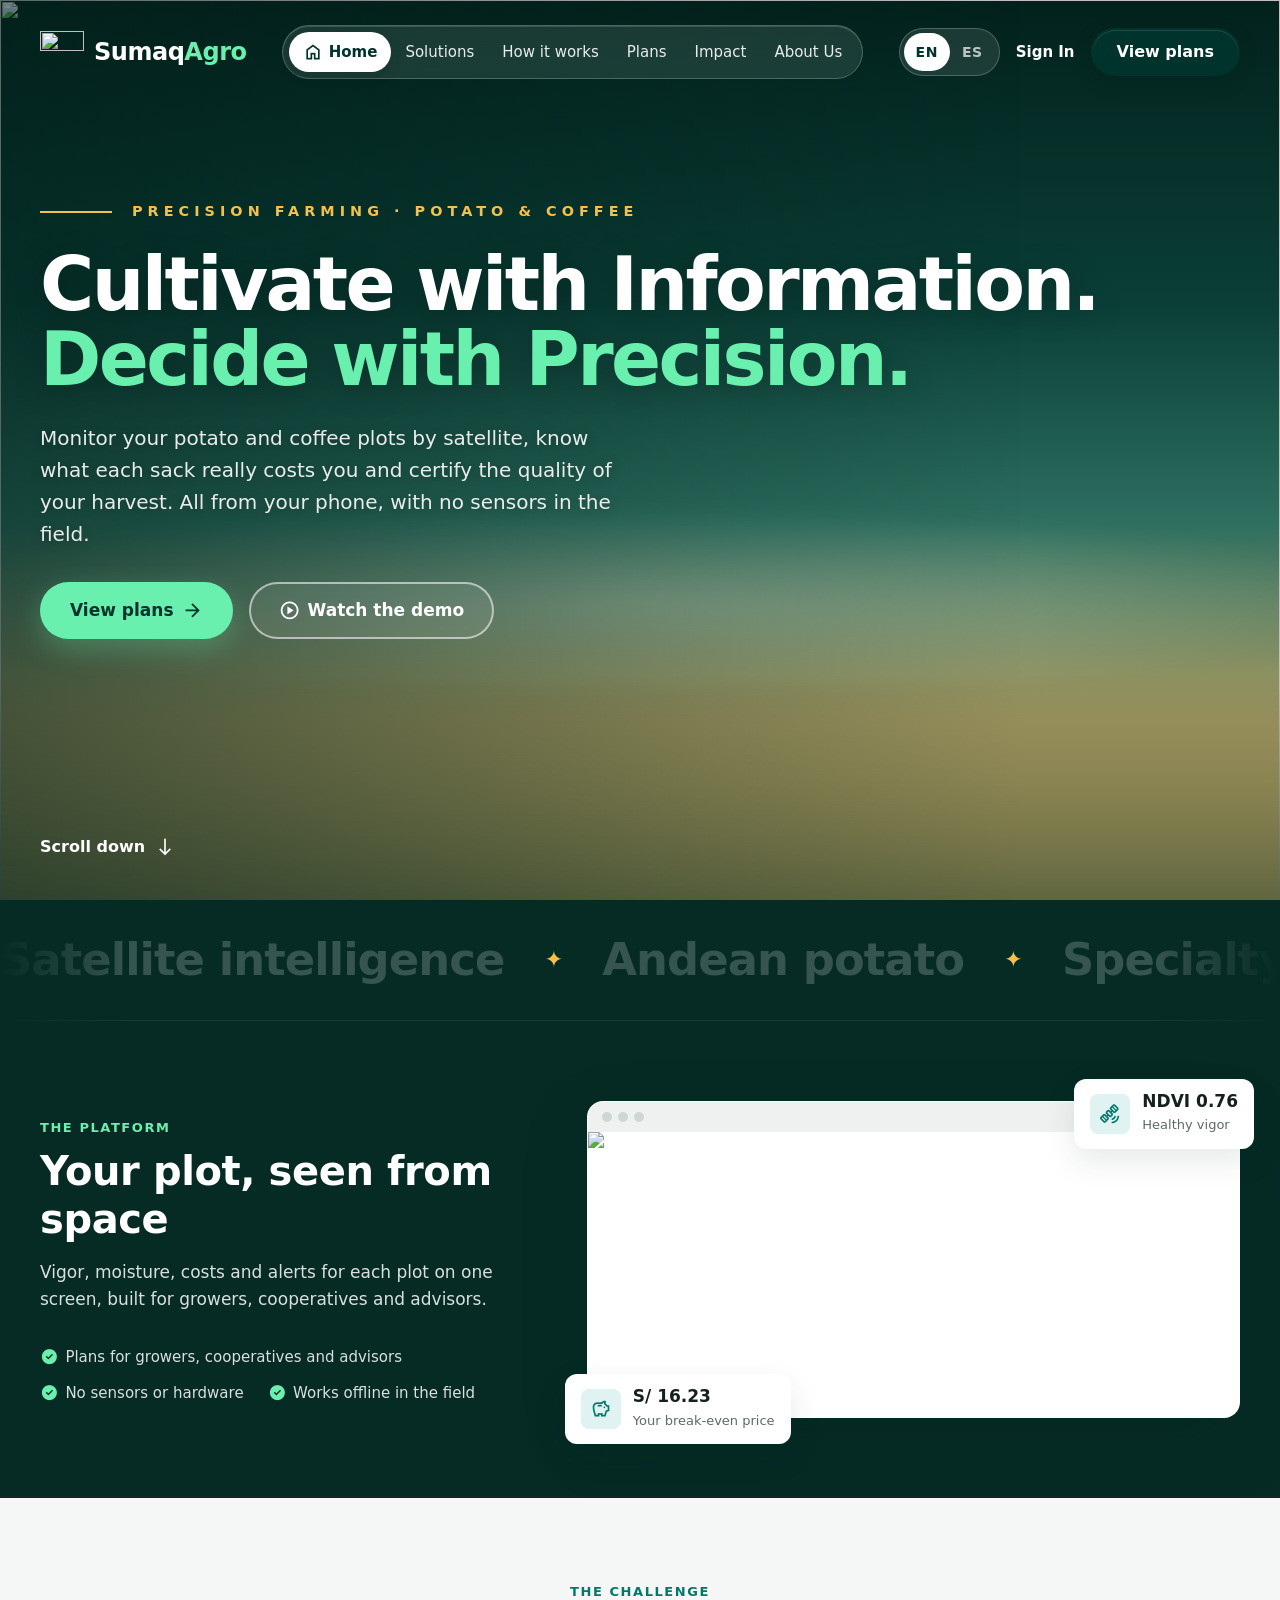
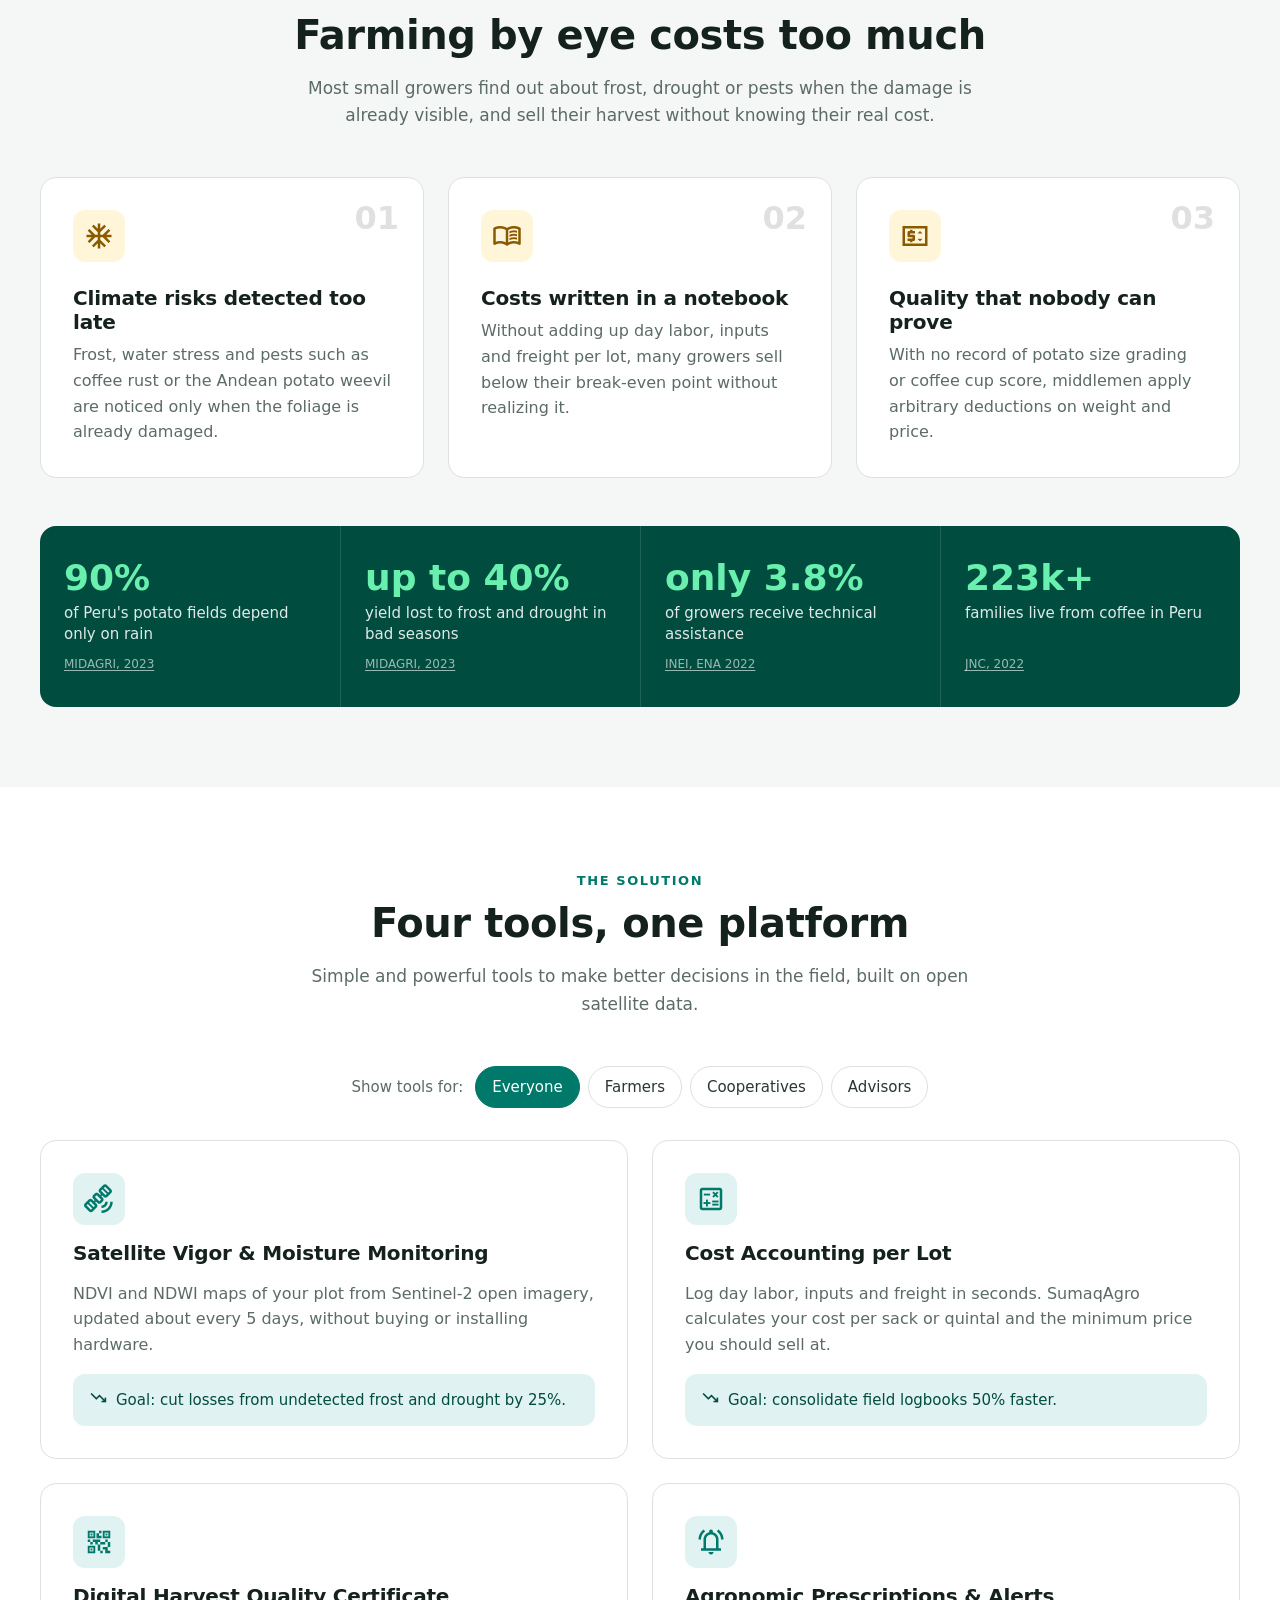
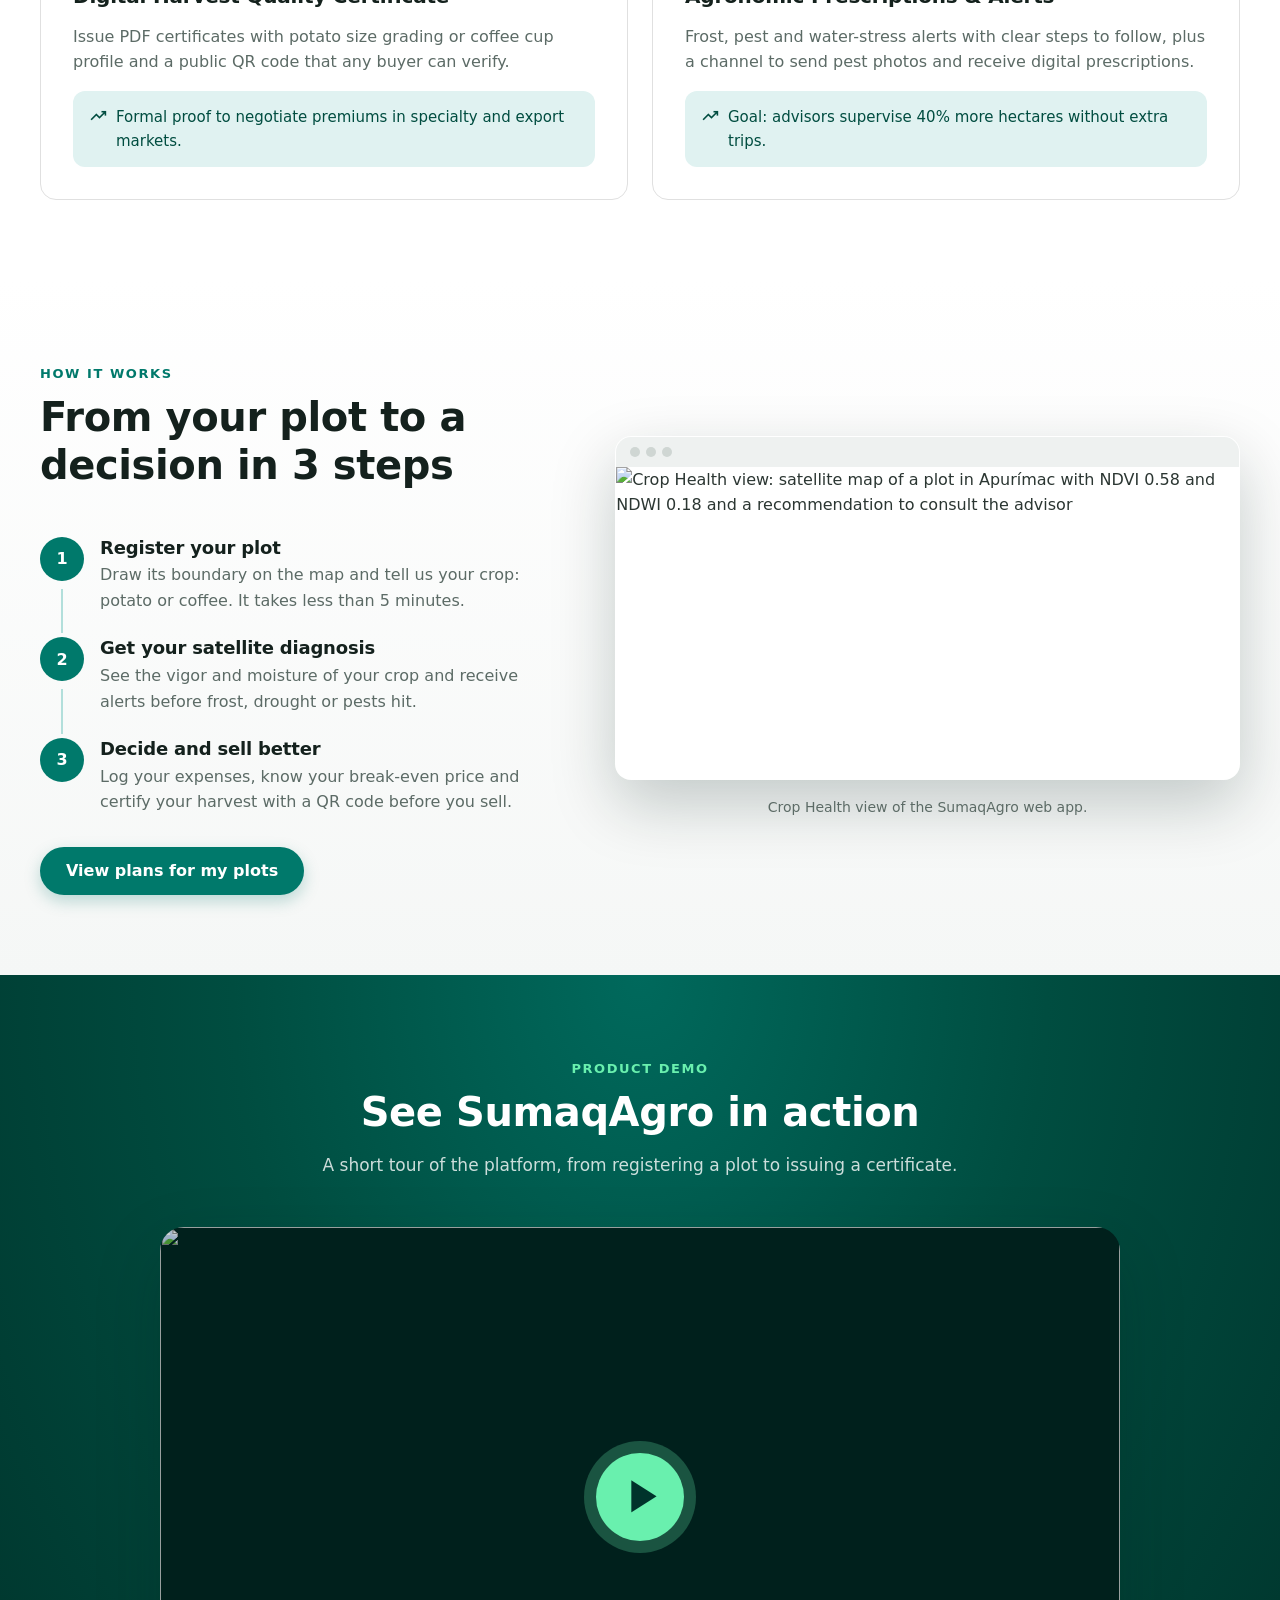
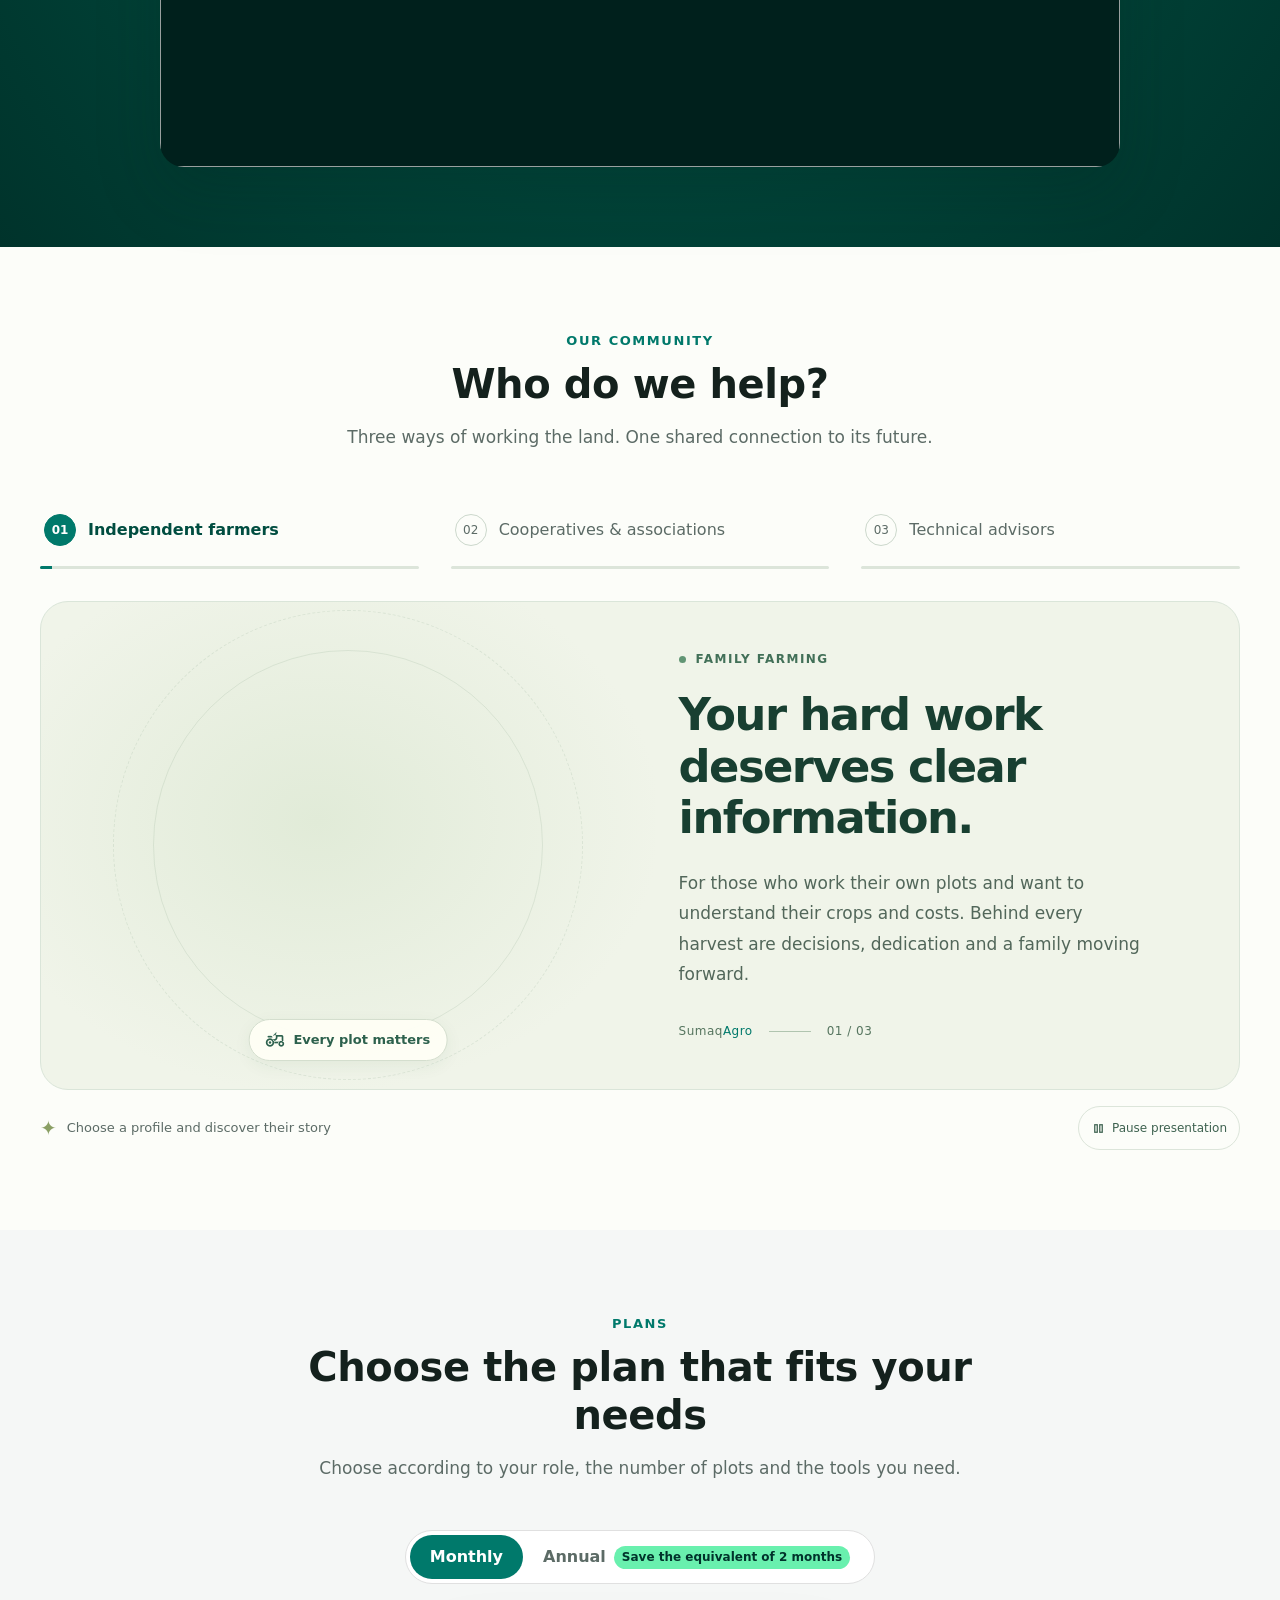
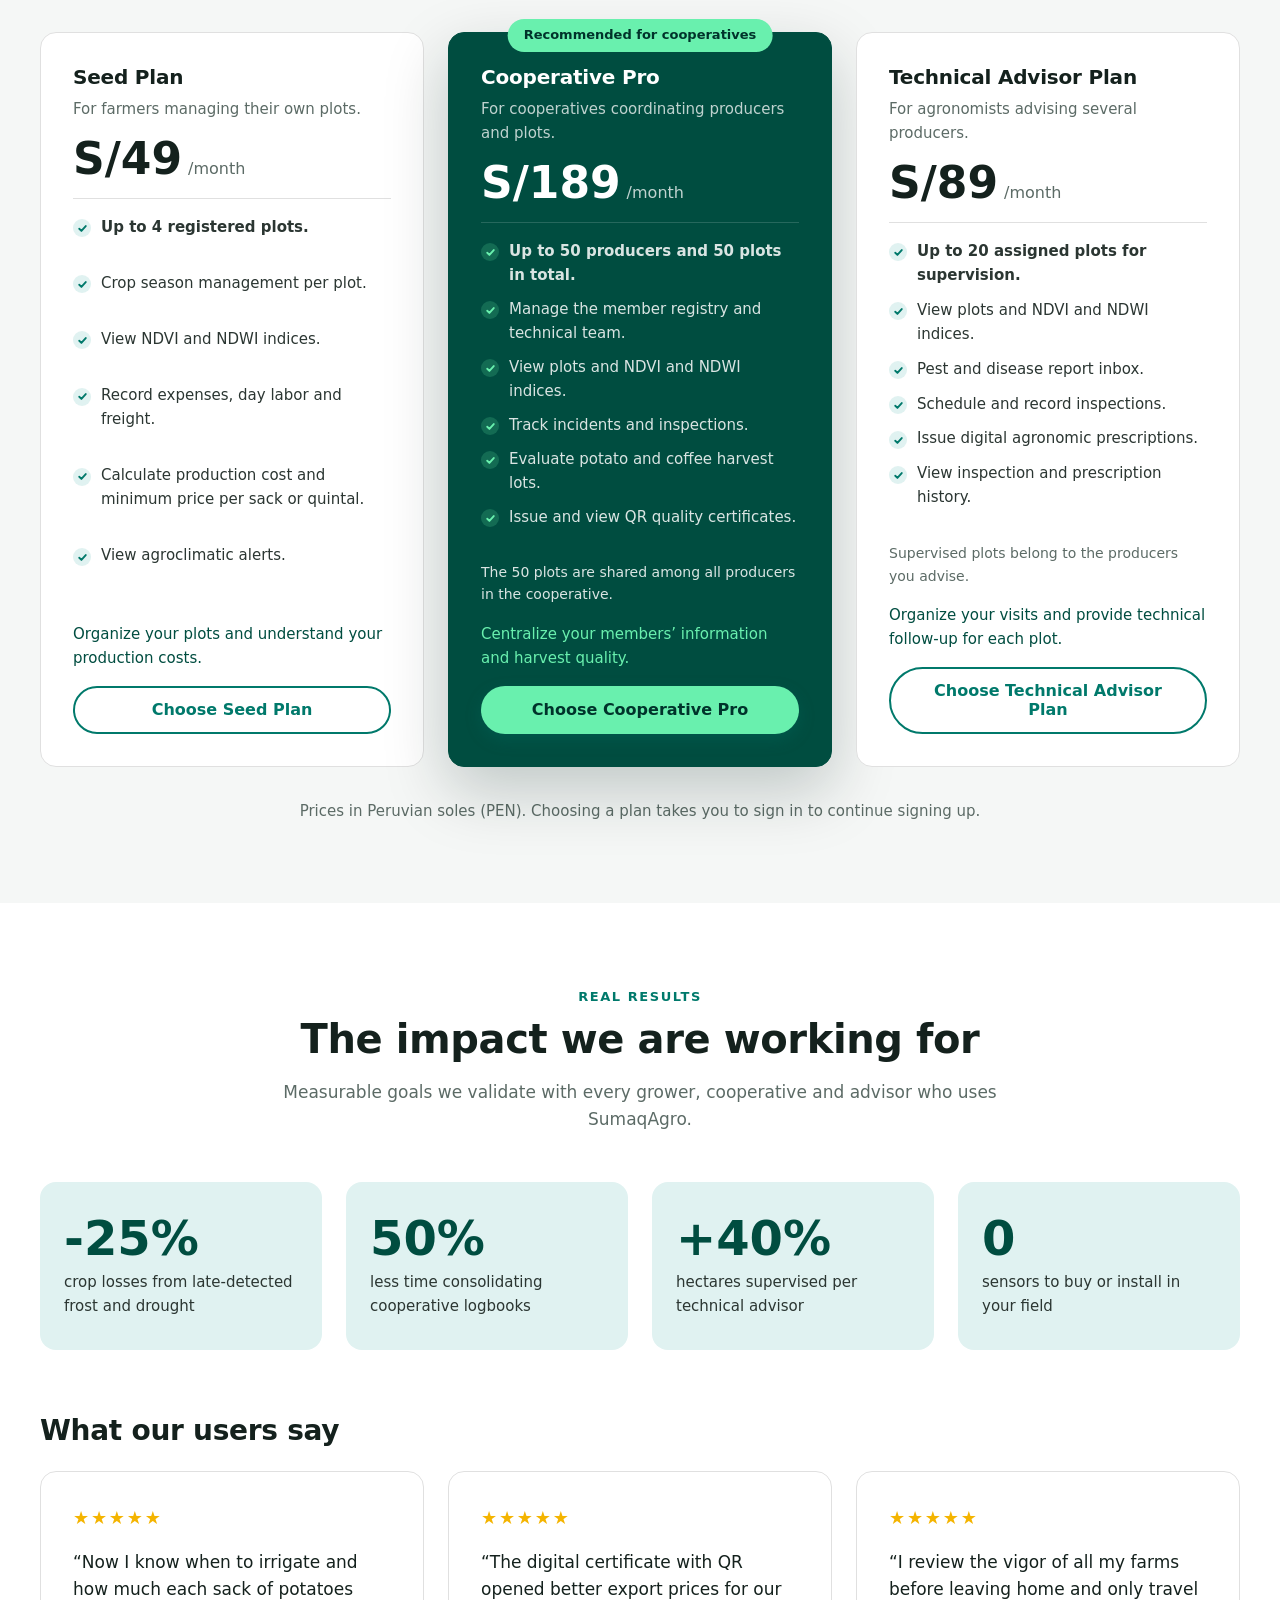
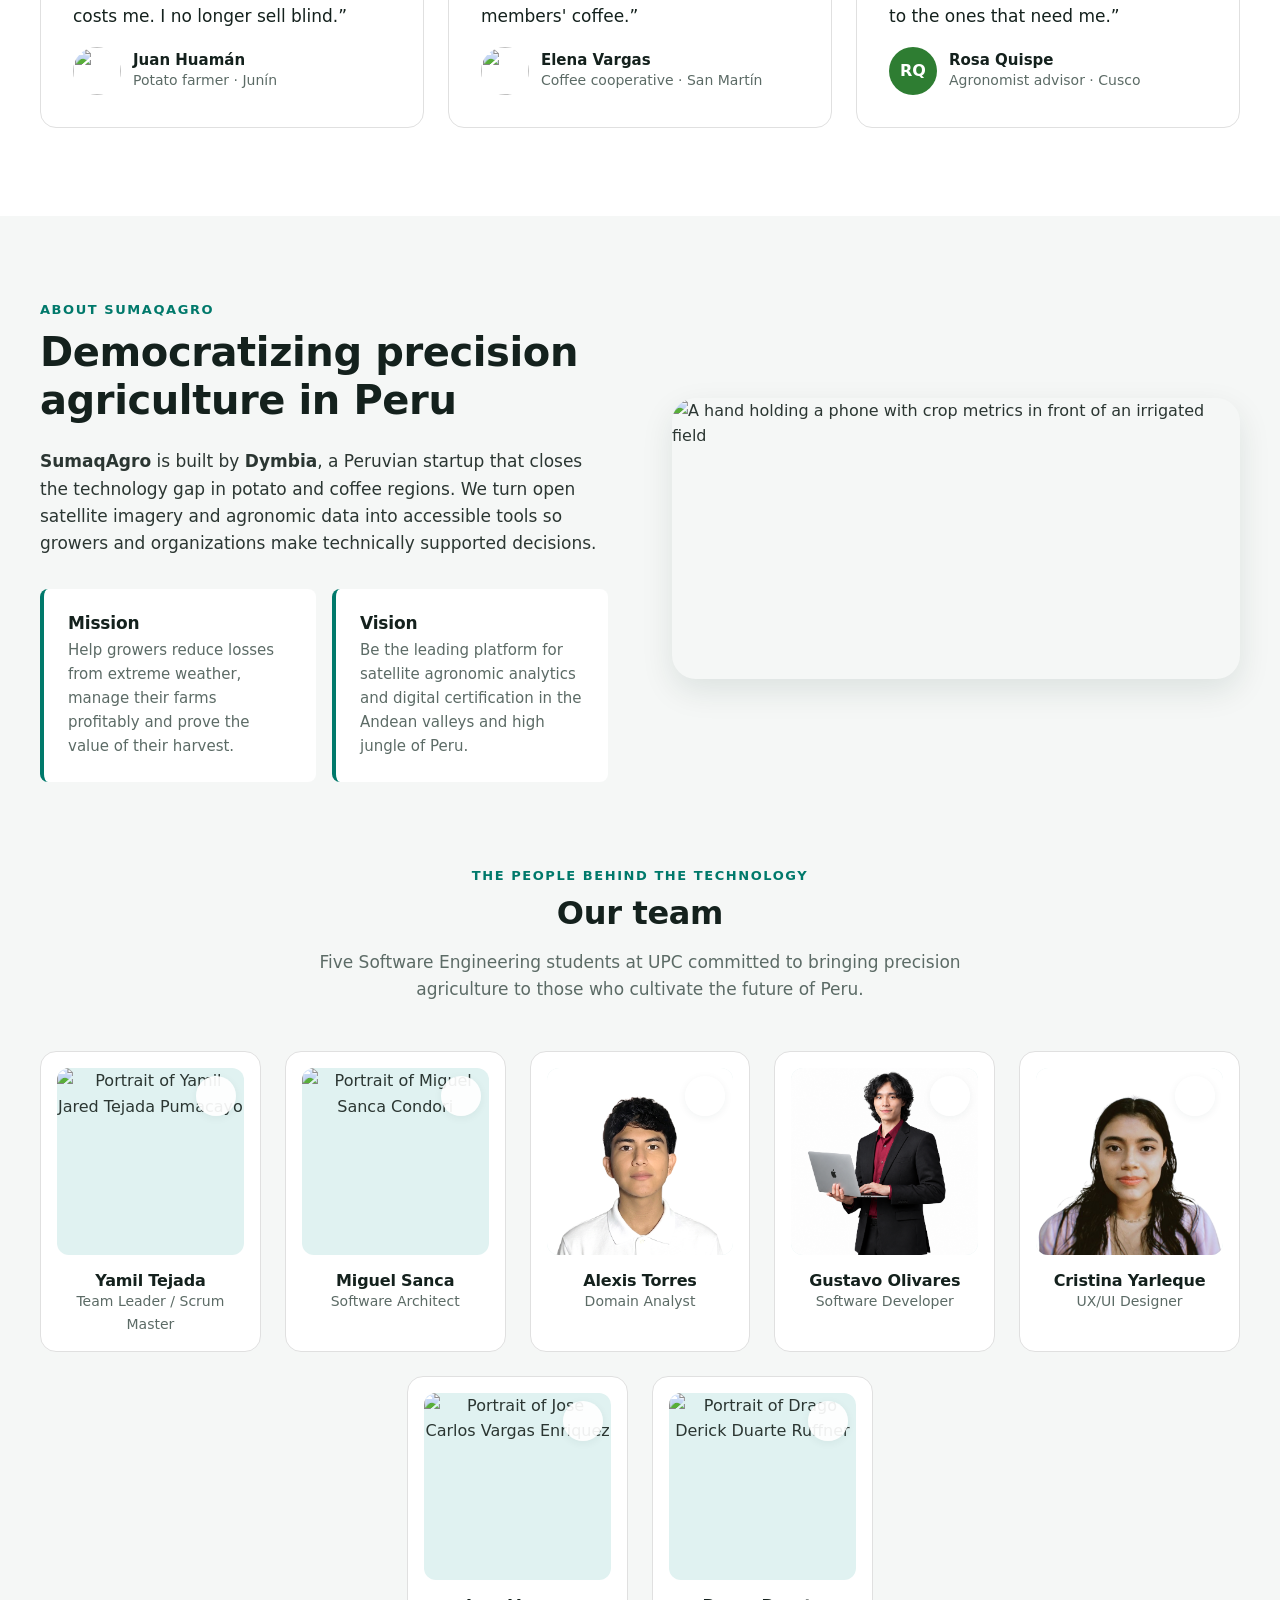
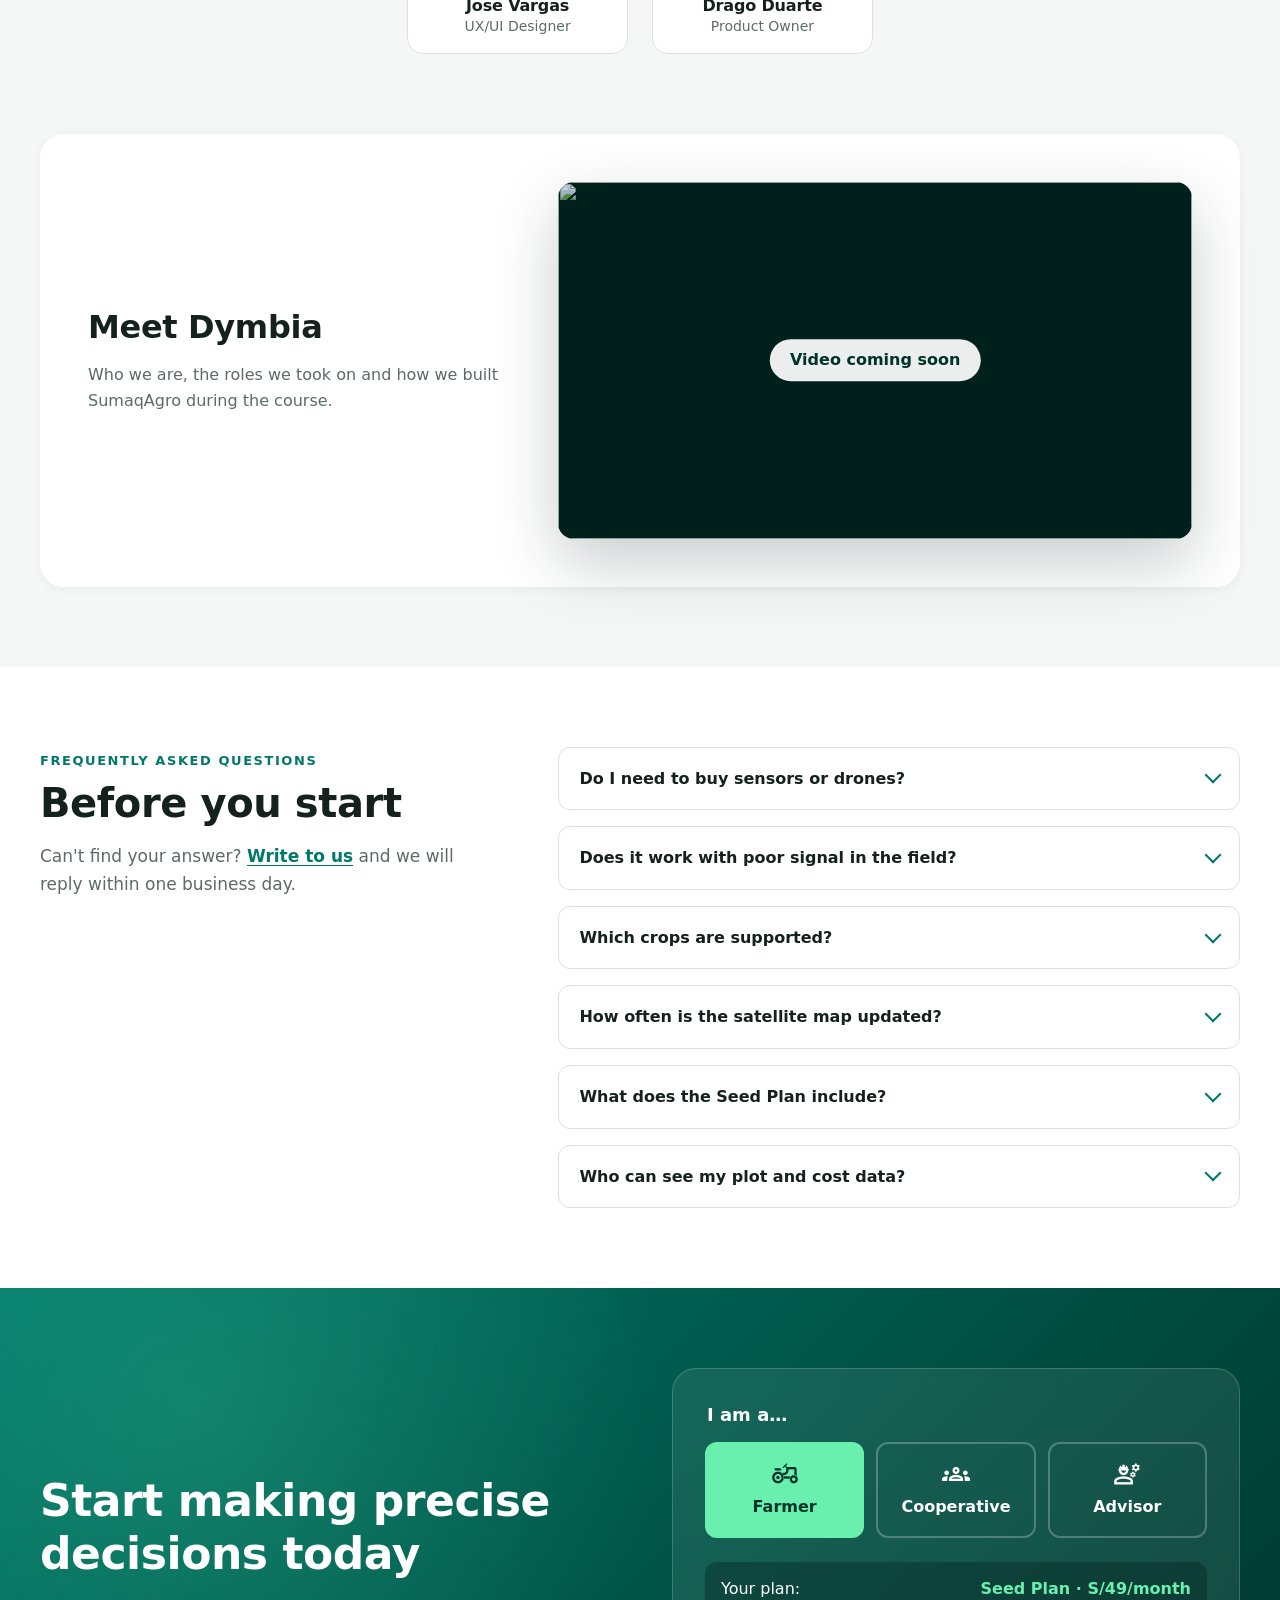
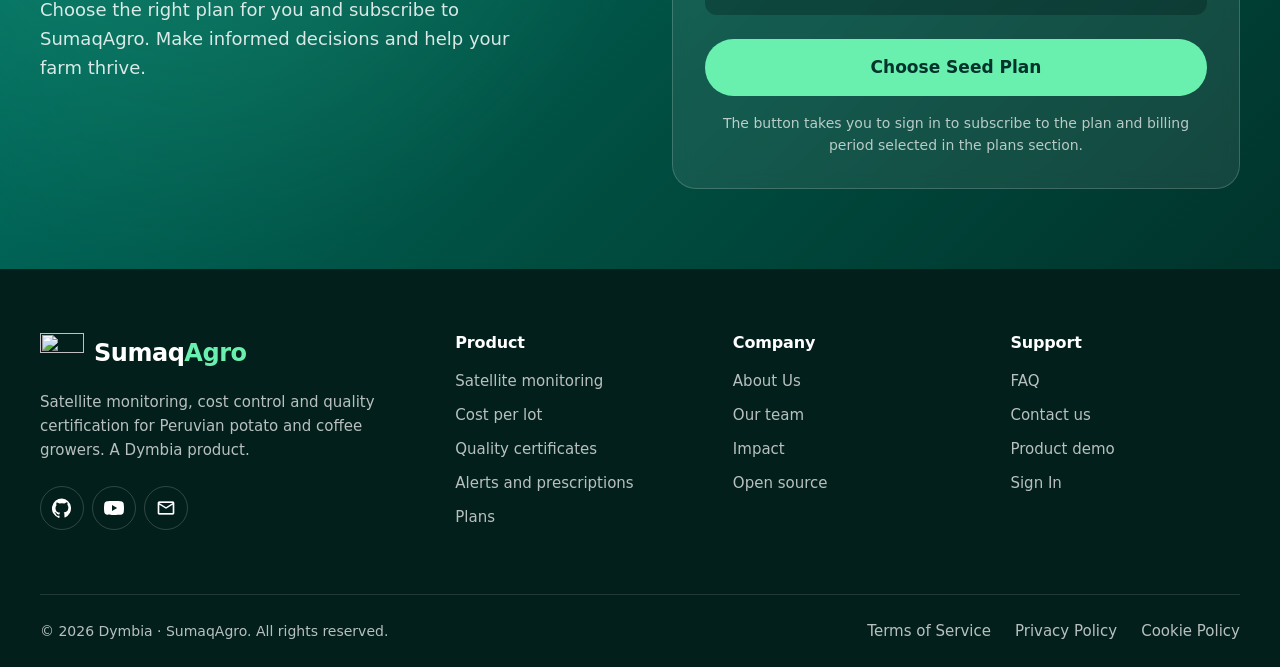
==== commit a2bd21c4: "fix(team): update team member images and names in index.html" ====
--- a/public/index.html
+++ b/public/index.html
@@ -597,26 +597,26 @@
                             </a>
                         </li>
                         <li class="team-card reveal">
-                            <img src="assets/images/solorzano-benjamin.webp" alt="Portrait of Benjamin Solorzano Sullca" width="480" height="643" loading="lazy">
-                            <h4>Benjamin Solorzano</h4>
+                            <img src="assets/images/torres-alexis.png" alt="Portrait of Alexis Torres Huaman" width="480" height="643" loading="lazy">
+                            <h4>Alexis Torres</h4>
                             <p data-i18n="team_role1">Domain Analyst</p>
-                            <a class="team-card__link" href="https://github.com/dymbia-opensource" target="_blank" rel="noopener" aria-label="Benjamin Solorzano on GitHub (opens in a new tab)">
+                            <a class="team-card__link" href="https://github.com/dymbia-opensource" target="_blank" rel="noopener" aria-label="Alexis Torres Huaman on GitHub (opens in a new tab)">
                                 <span class="github-icon" aria-hidden="true"></span>
                             </a>
                         </li>
                         <li class="team-card reveal">
-                            <img src="assets/images/salcedo-andy.png" alt="Portrait of Andy Salcedo" width="480" height="643" loading="lazy">
-                            <h4>Andy Salcedo</h4>
+                            <img src="assets/images/olivares-gustavo.png" alt="Portrait of Gustavo Olivares" width="480" height="643" loading="lazy">
+                            <h4>Gustavo Olivares</h4>
                             <p data-i18n="team_role6">Software Developer</p>
-                            <a class="team-card__link" href="https://github.com/dymbia-opensource" target="_blank" rel="noopener" aria-label="Benjamin Solorzano on GitHub (opens in a new tab)">
+                            <a class="team-card__link" href="https://github.com/dymbia-opensource" target="_blank" rel="noopener" aria-label="Gustavo Olivares on GitHub (opens in a new tab)">
                                 <span class="github-icon" aria-hidden="true"></span>
                             </a>
                         </li>
                         <li class="team-card reveal">
-                            <img src="assets/images/yarleque-cristina.png" alt="Portrait of Jose Carlos Vargas Enriquez" width="480" height="480" loading="lazy">
+                            <img src="assets/images/yarleque-cristina.png" alt="Portrait of Cristina Yarleque" width="480" height="480" loading="lazy">
                             <h4>Cristina Yarleque</h4>
                             <p data-i18n="team_role3">UX/UI Designer</p>
-                            <a class="team-card__link" href="https://github.com/dymbia-opensource" target="_blank" rel="noopener" aria-label="Jose Vargas on GitHub (opens in a new tab)">
+                            <a class="team-card__link" href="https://github.com/dymbia-opensource" target="_blank" rel="noopener" aria-label="Cristina Yarleque on GitHub (opens in a new tab)">
                                 <span class="github-icon" aria-hidden="true"></span>
                             </a>
                         </li>
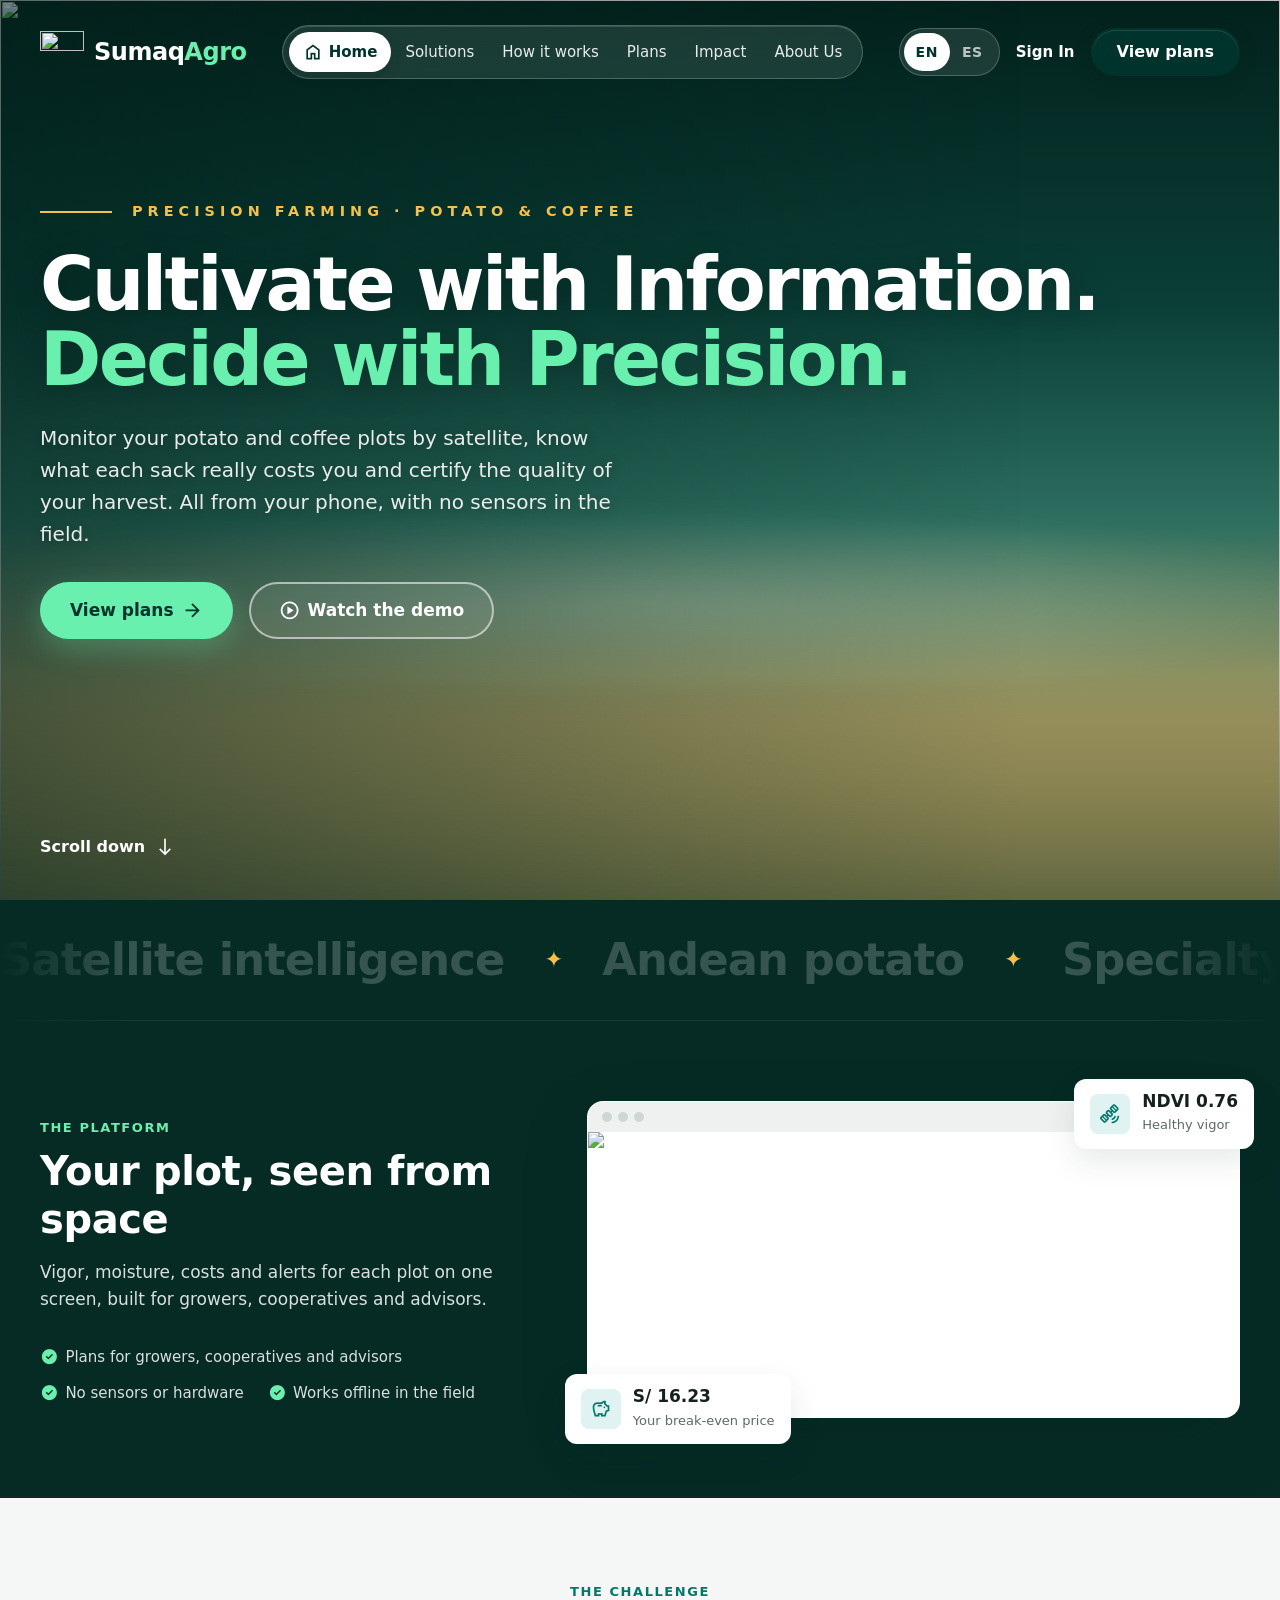
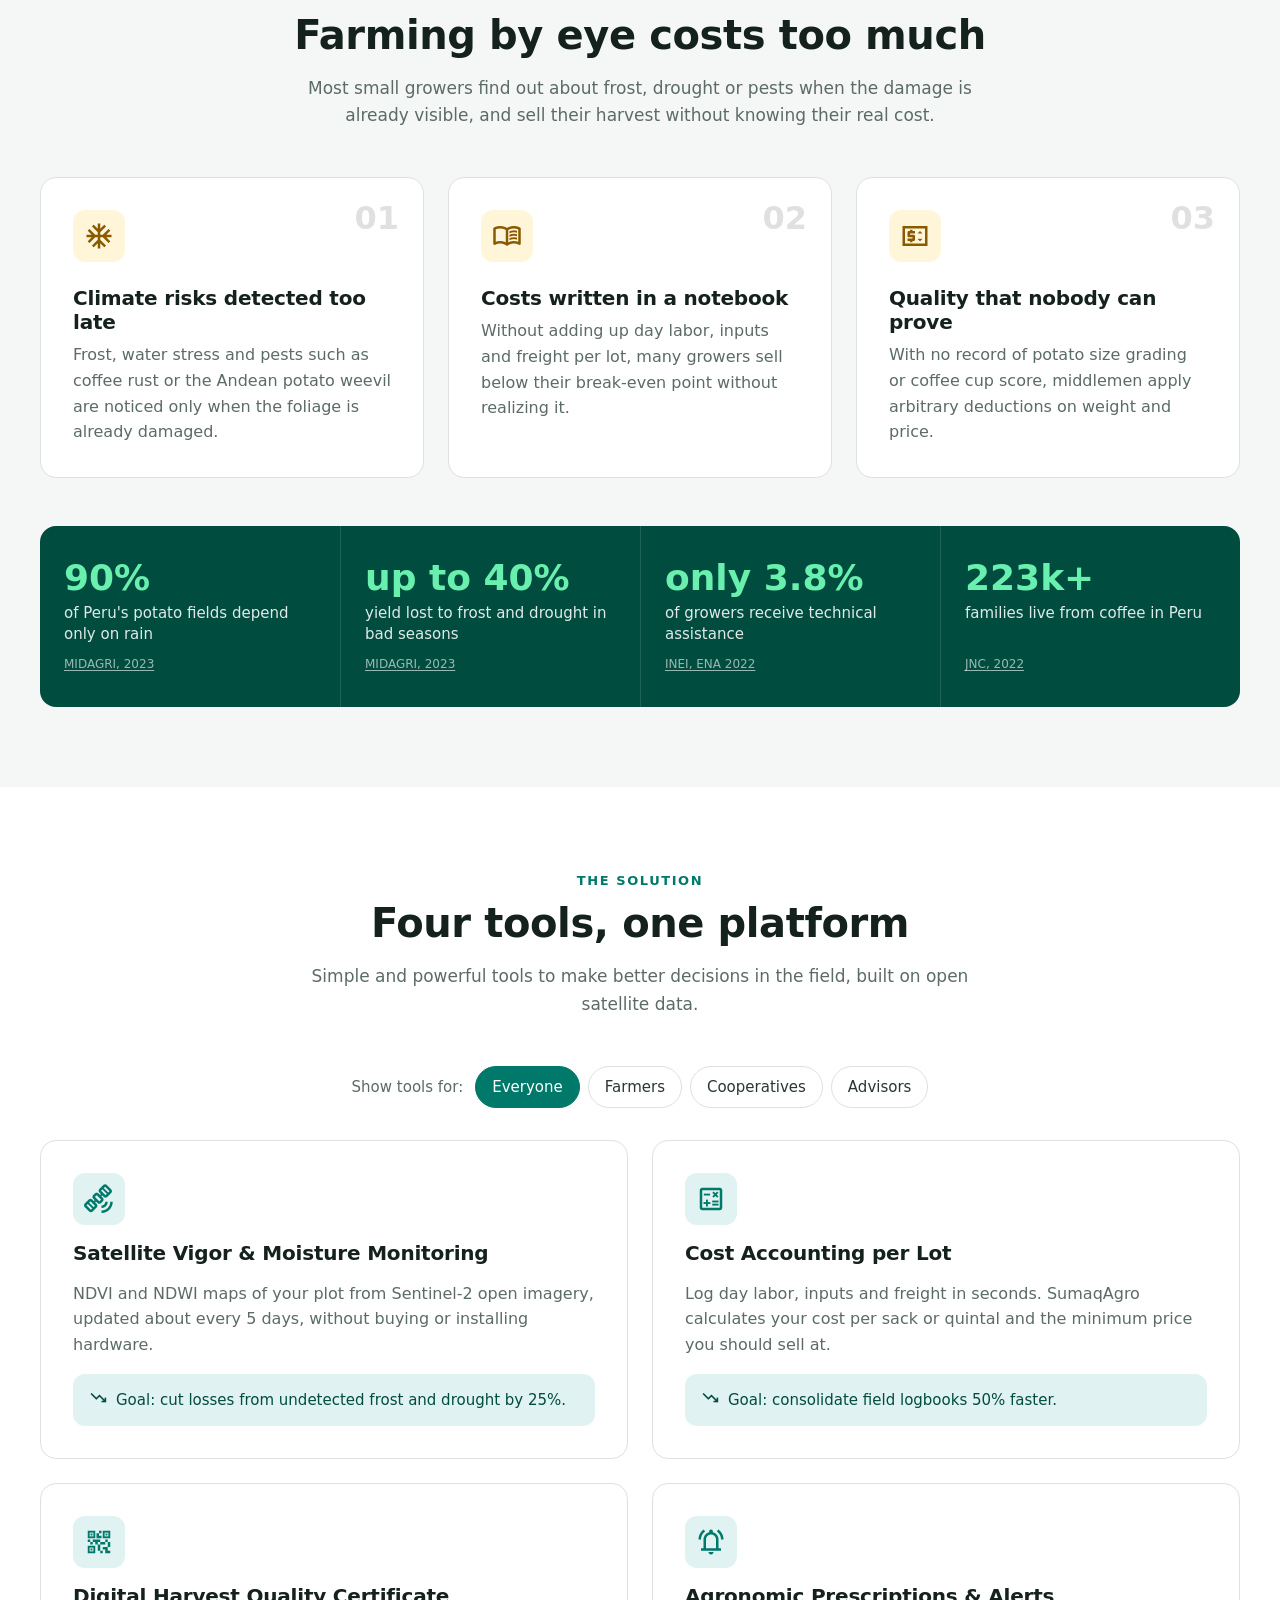
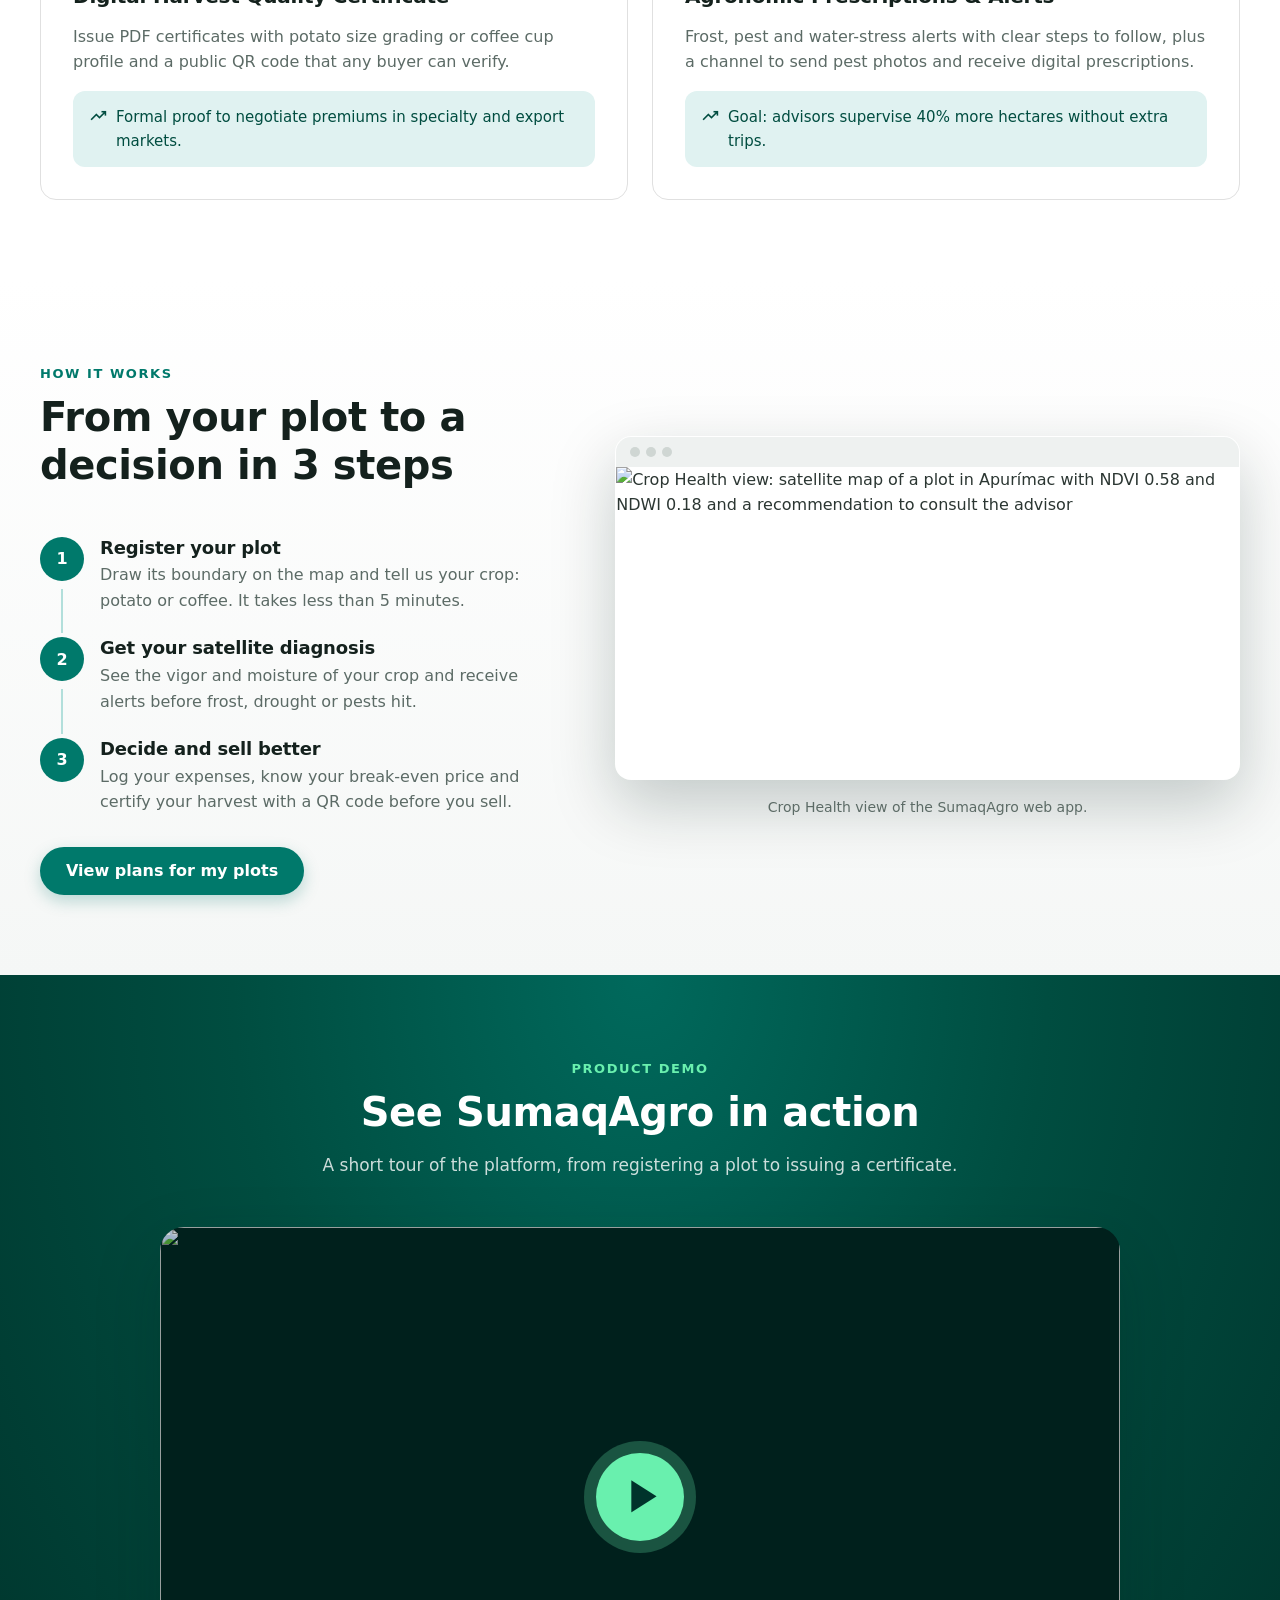
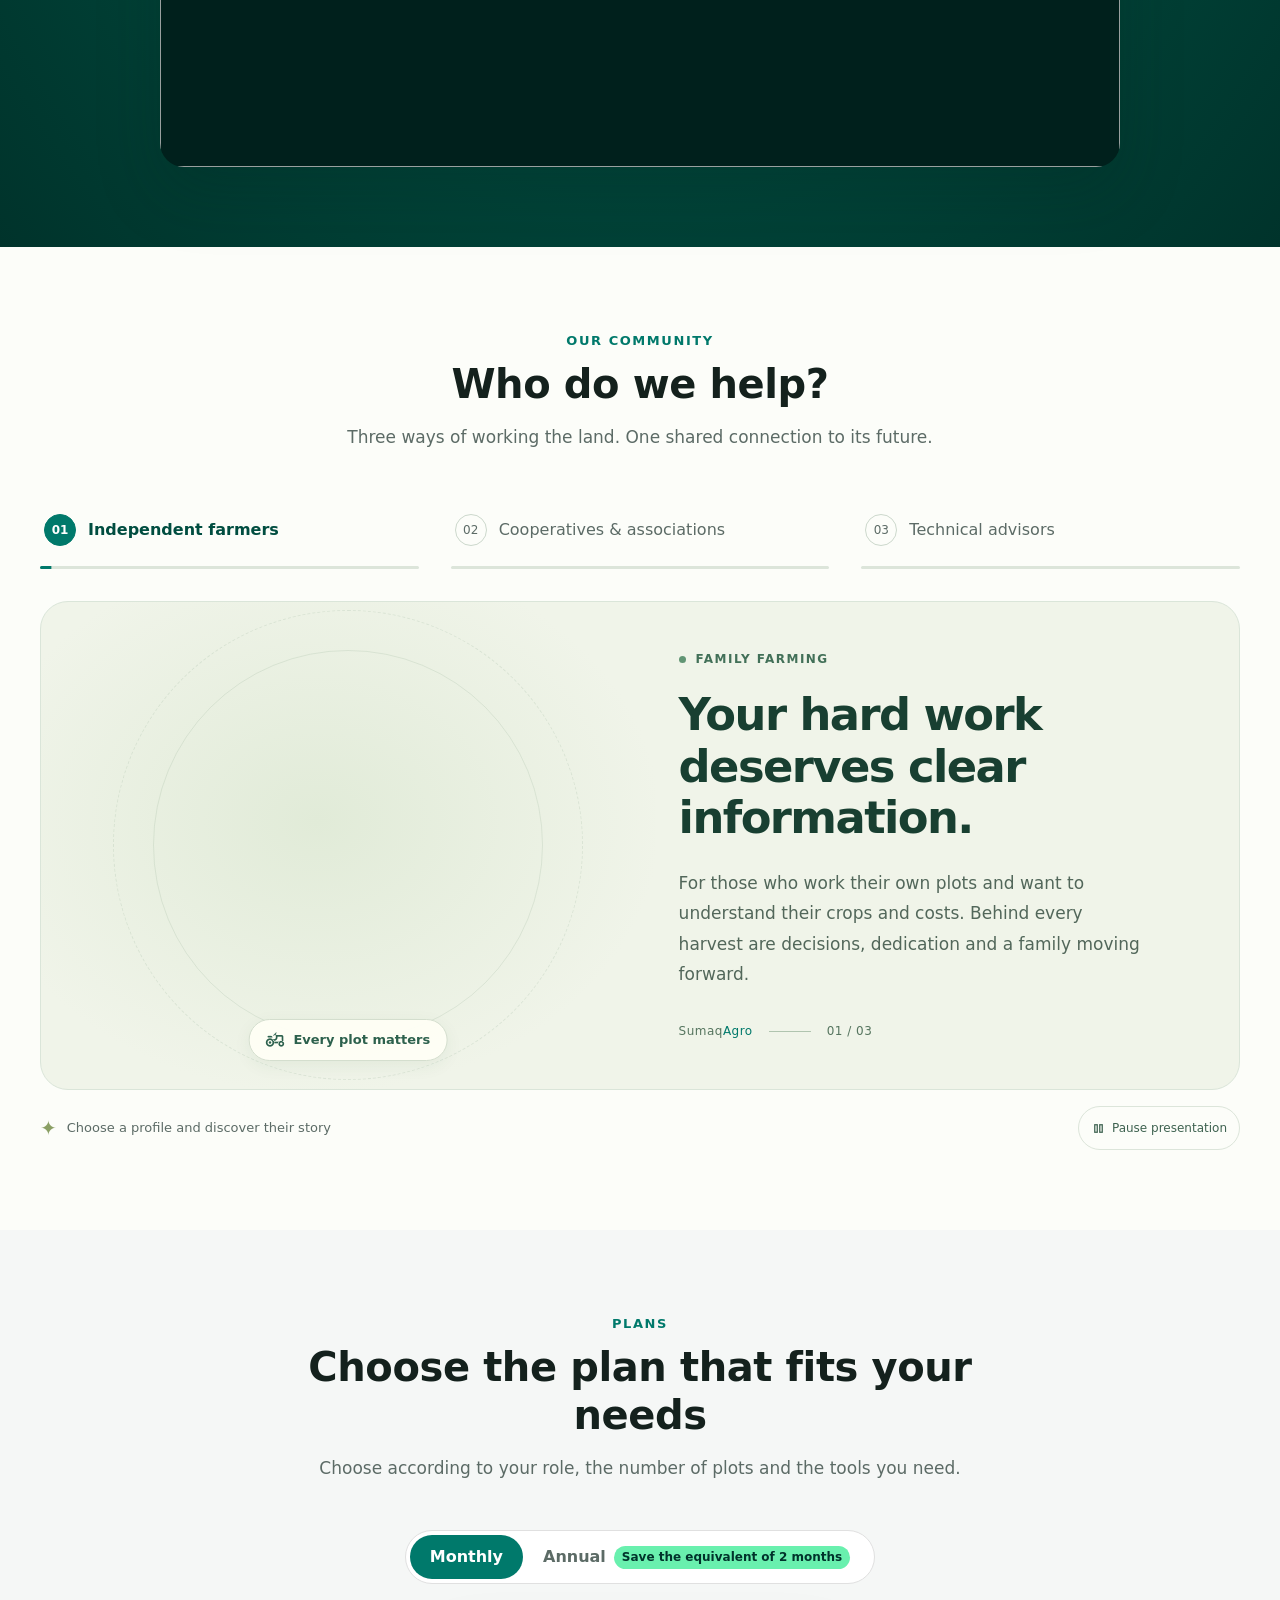
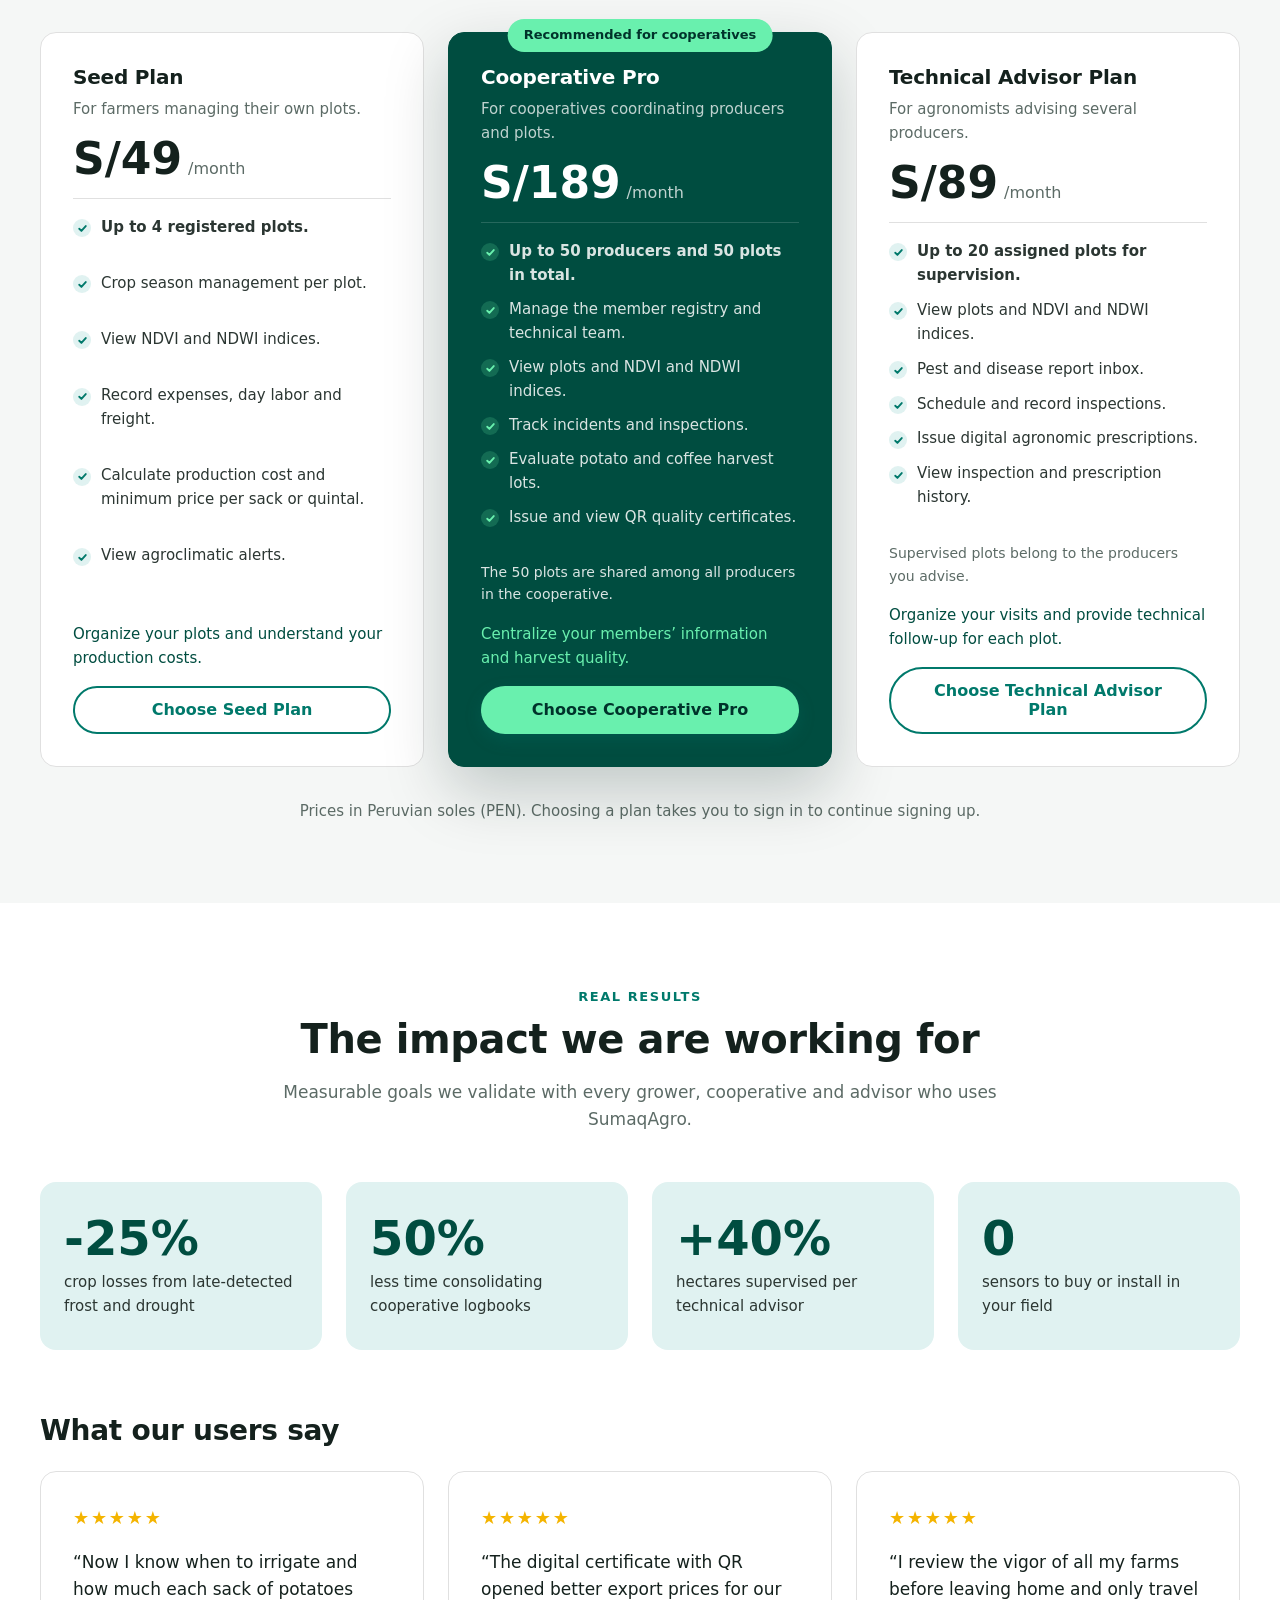
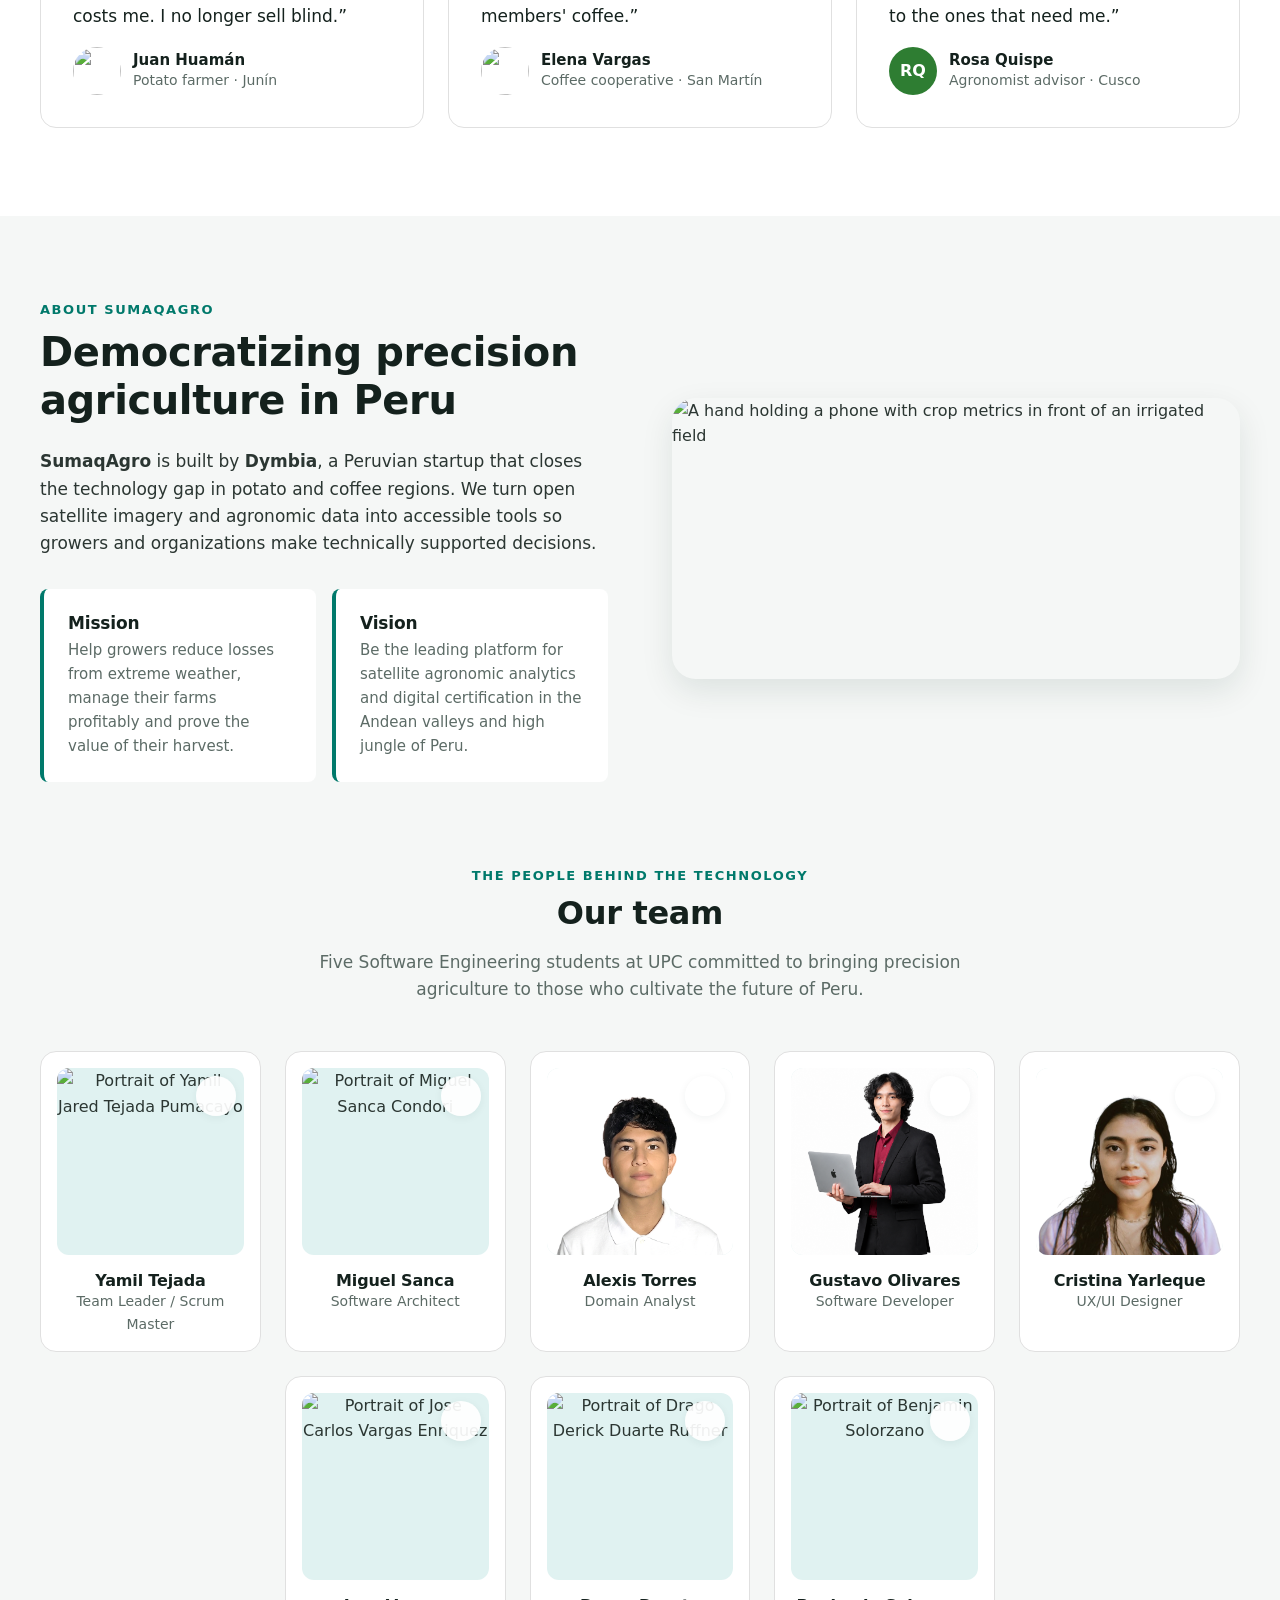
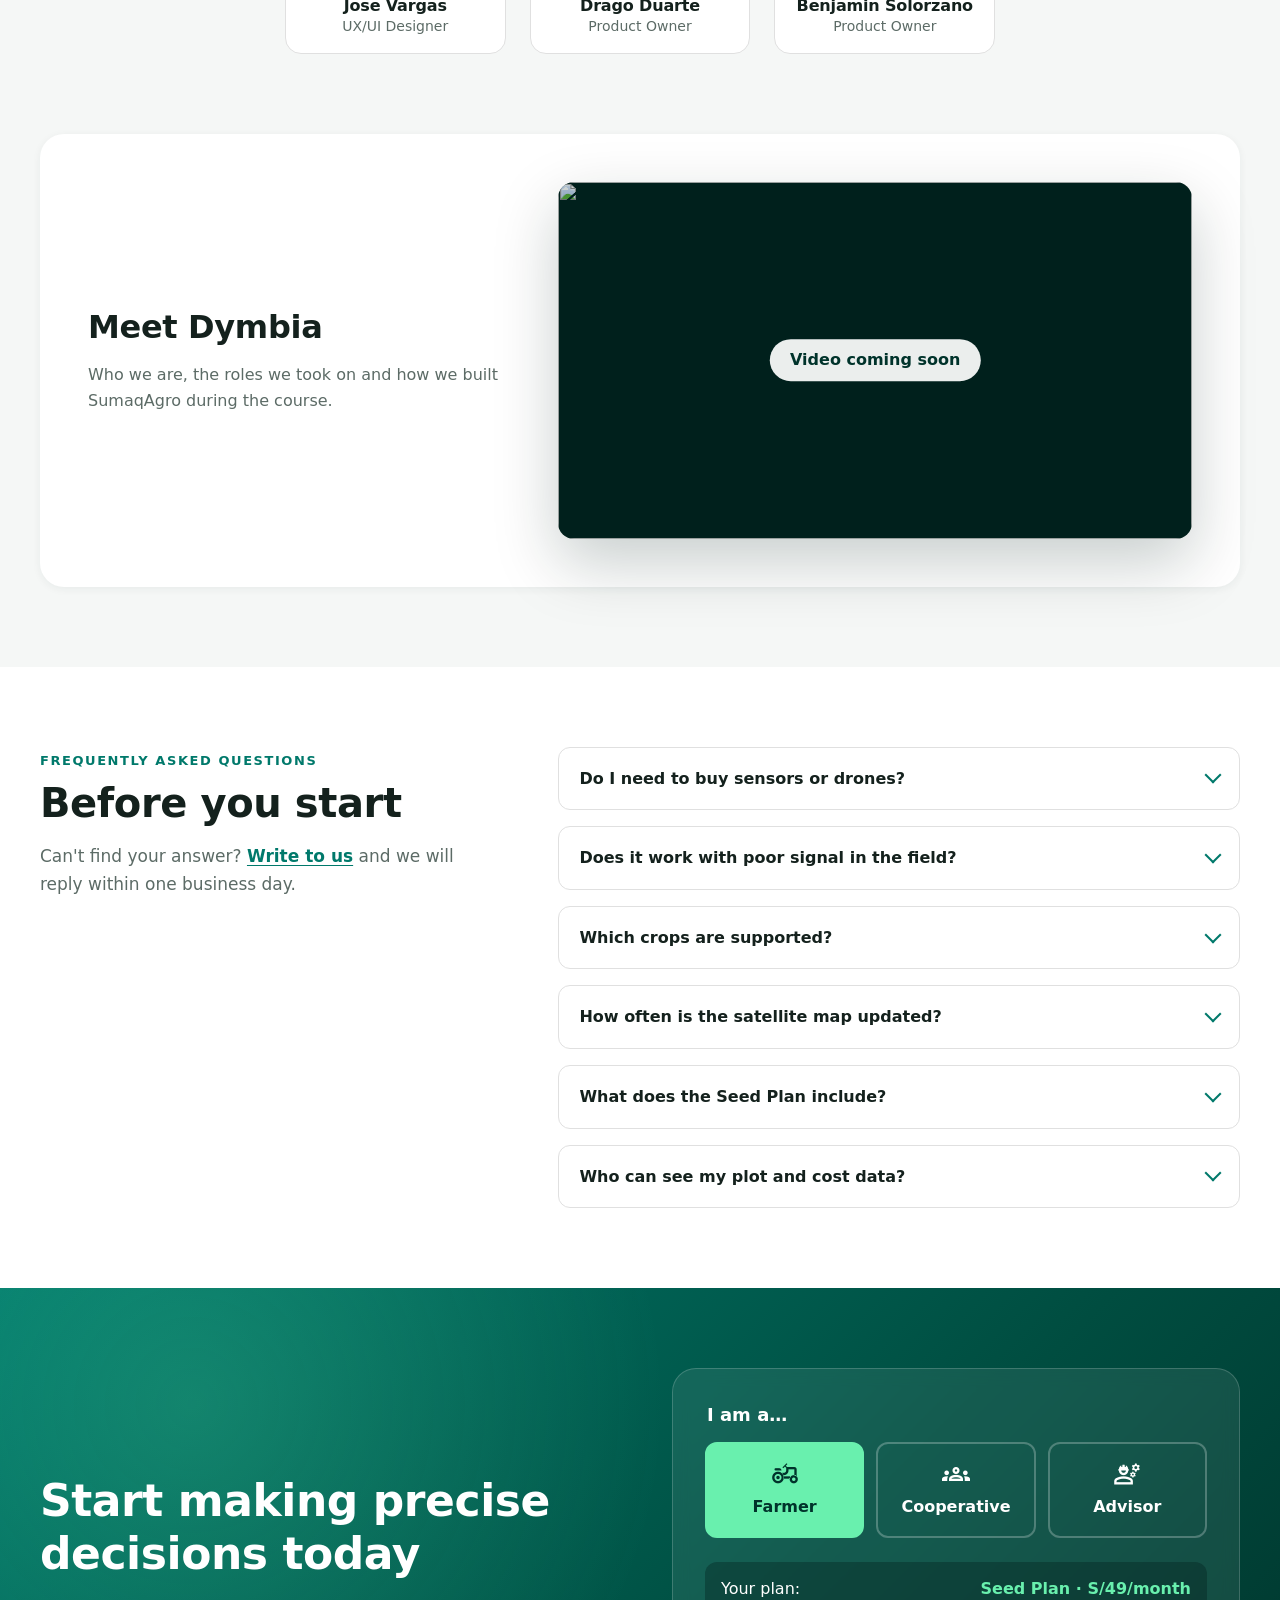
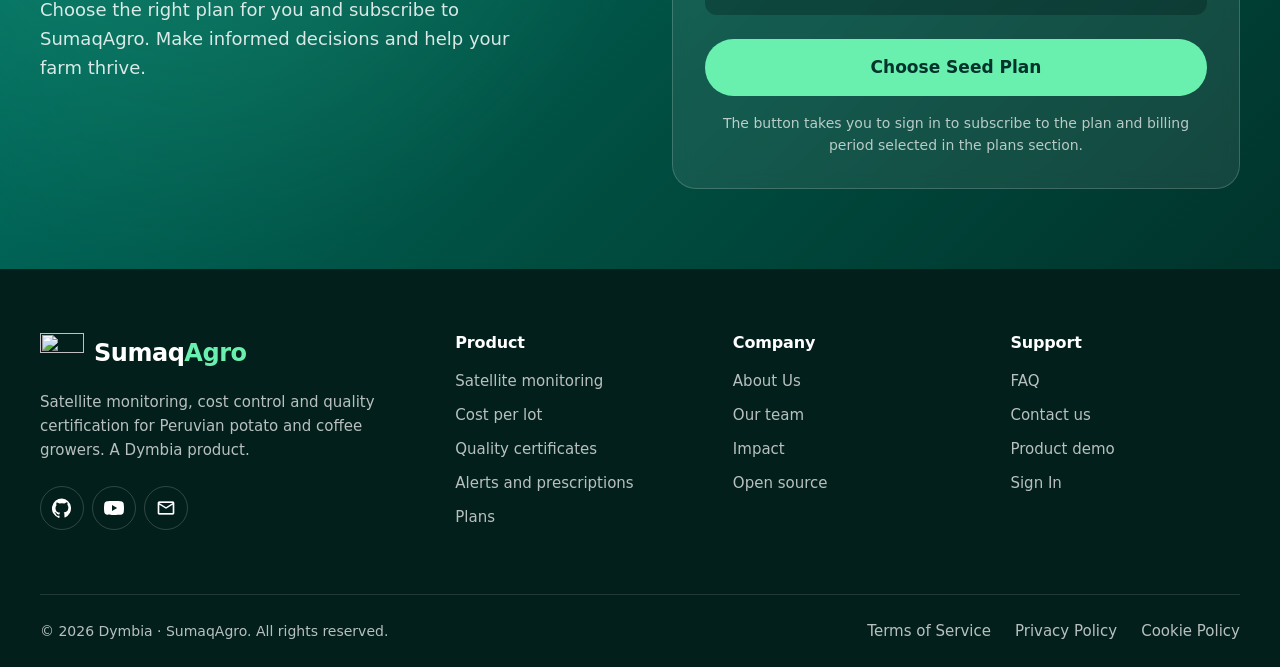
==== commit 44188f5d: "fix(team): add Benjamin Solorzano to team section in index.html" ====
--- a/public/index.html
+++ b/public/index.html
@@ -633,6 +633,14 @@
                             <h4>Drago Duarte</h4>
                             <p data-i18n="team_role5">Product Owner</p>
                             <a class="team-card__link" href="https://github.com/dymbia-opensource" target="_blank" rel="noopener" aria-label="Drago Duarte on GitHub (opens in a new tab)">
+                                <span class="github-icon" aria-hidden="true"></span>
+                            </a>
+                        </li>
+                        <li class="team-card reveal">
+                            <img src="assets/images/solorzano-benjamin.webp" alt="Portrait of Benjamin Solorzano" width="480" height="480" loading="lazy">
+                            <h4>Benjamin Solorzano</h4>
+                            <p data-i18n="team_role5">Software Developer</p>
+                            <a class="team-card__link" href="https://github.com/dymbia-opensource" target="_blank" rel="noopener" aria-label="Benjamin Solorzano on GitHub (opens in a new tab)">
                                 <span class="github-icon" aria-hidden="true"></span>
                             </a>
                         </li>
